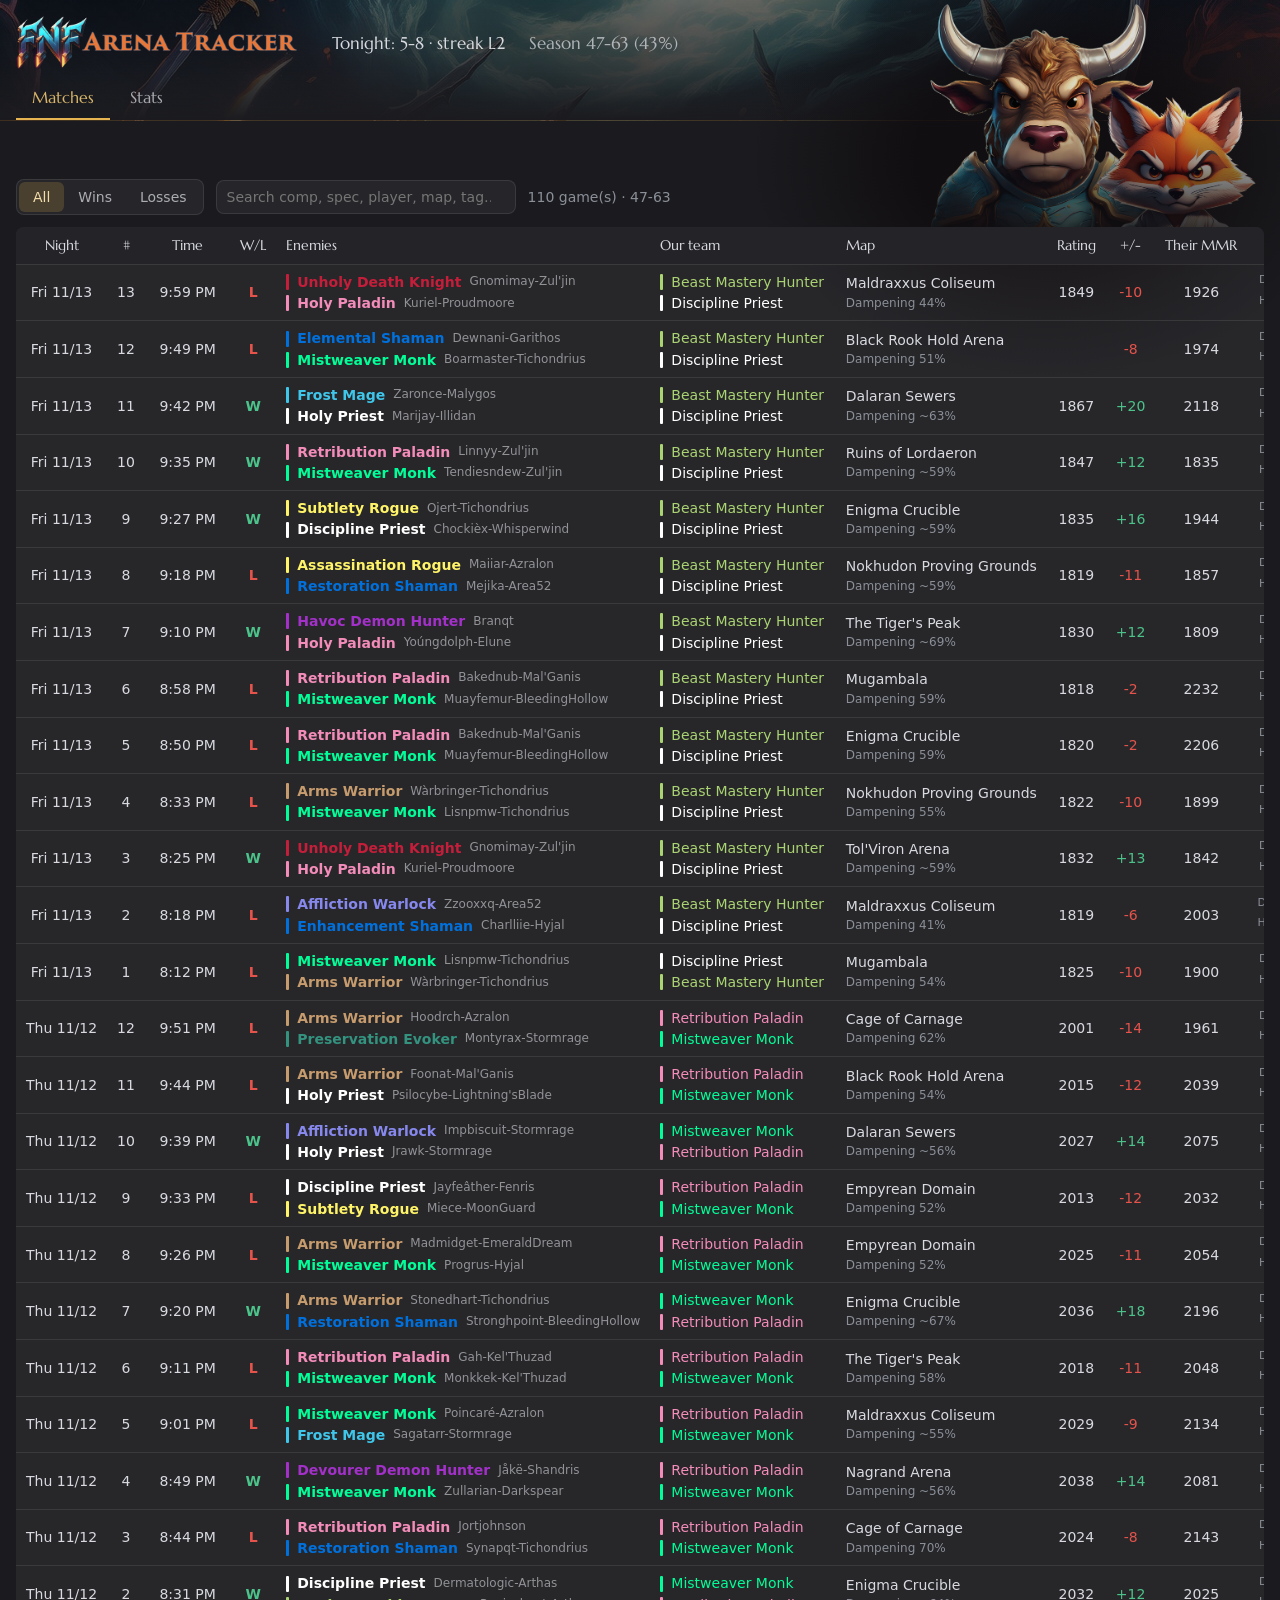
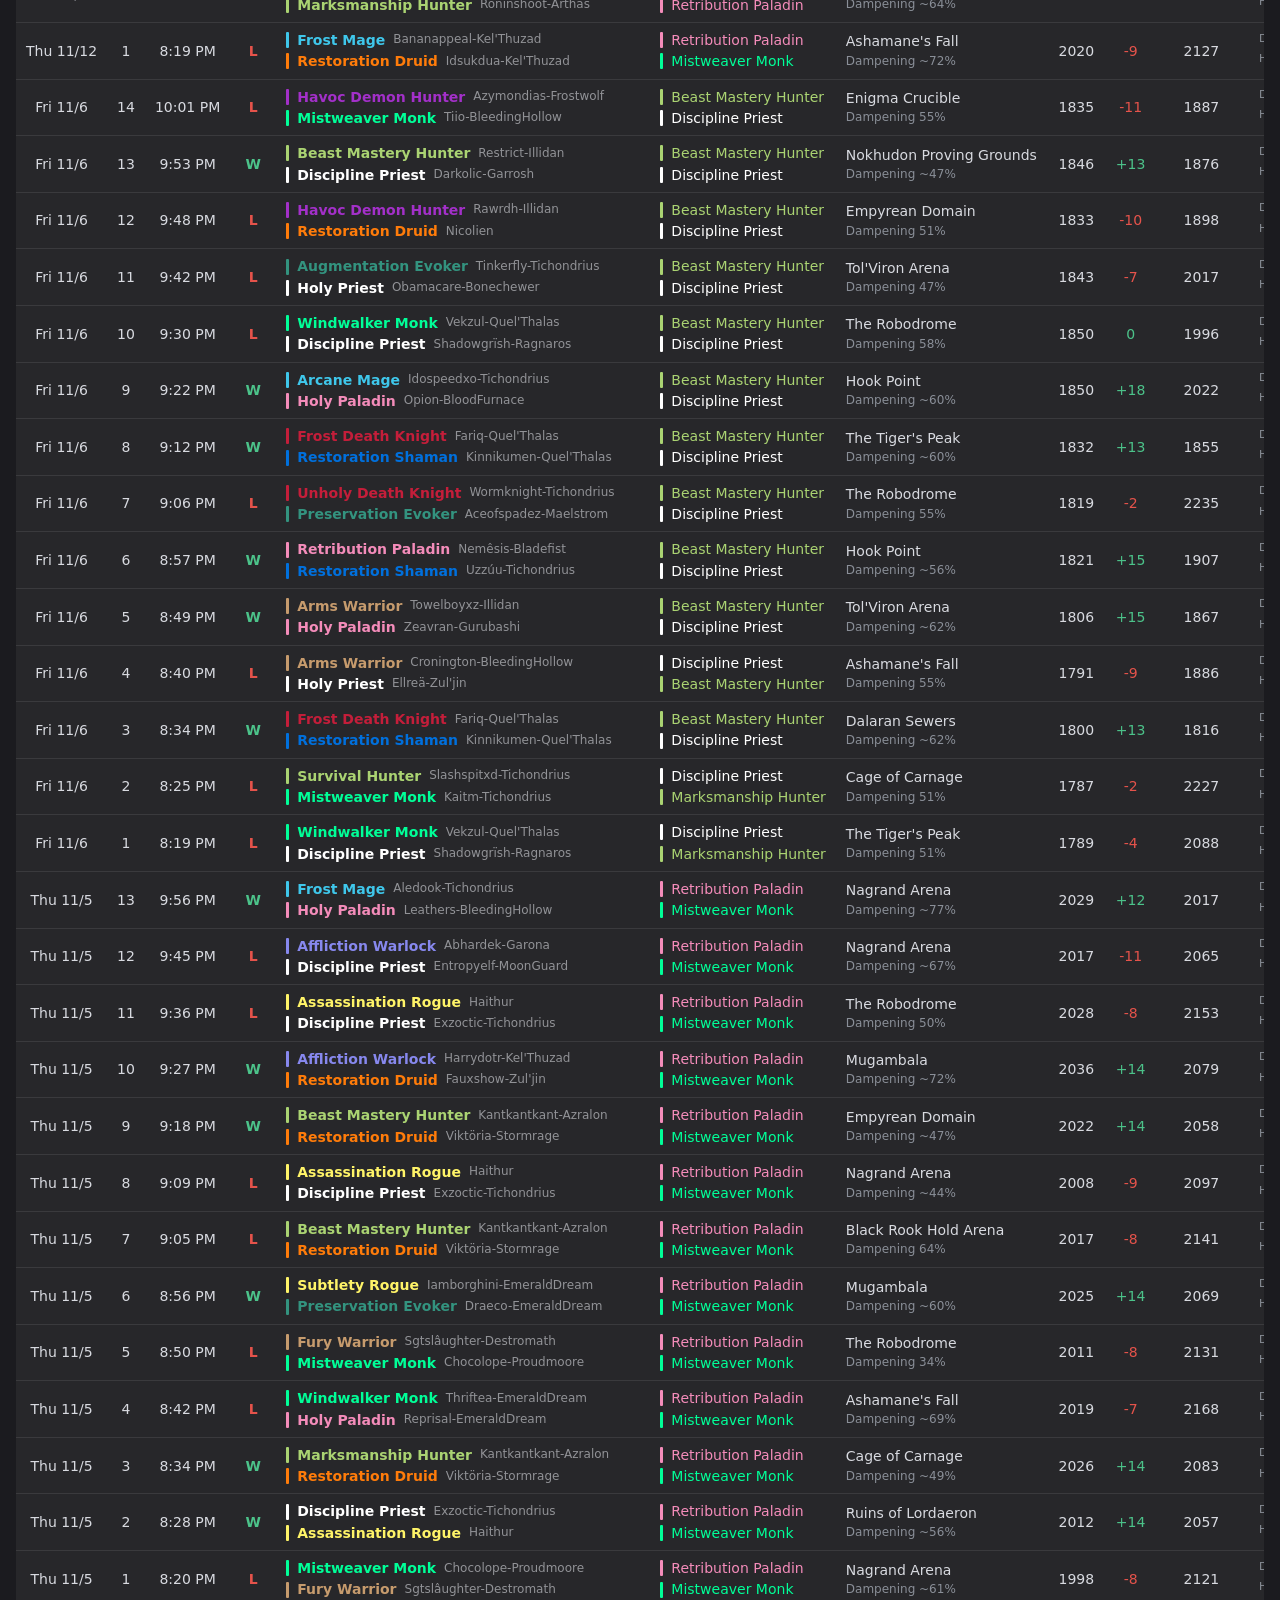
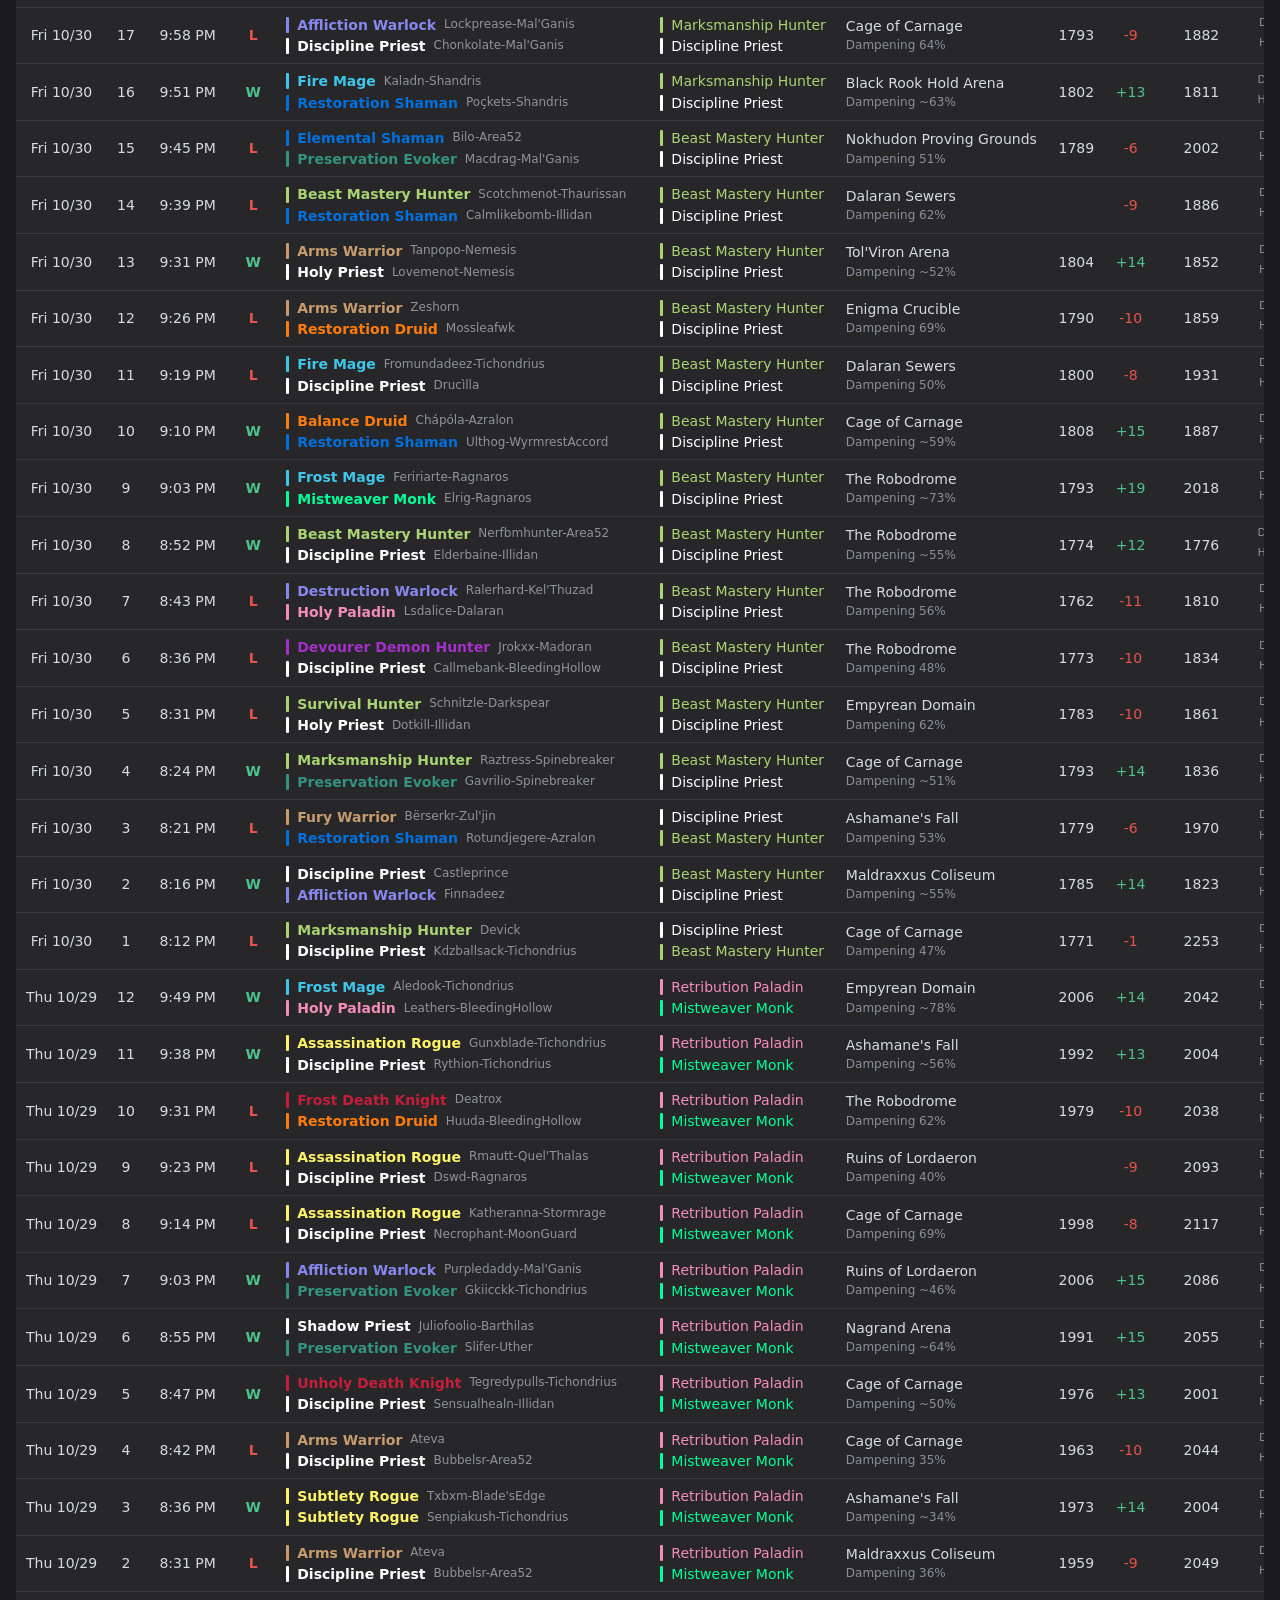
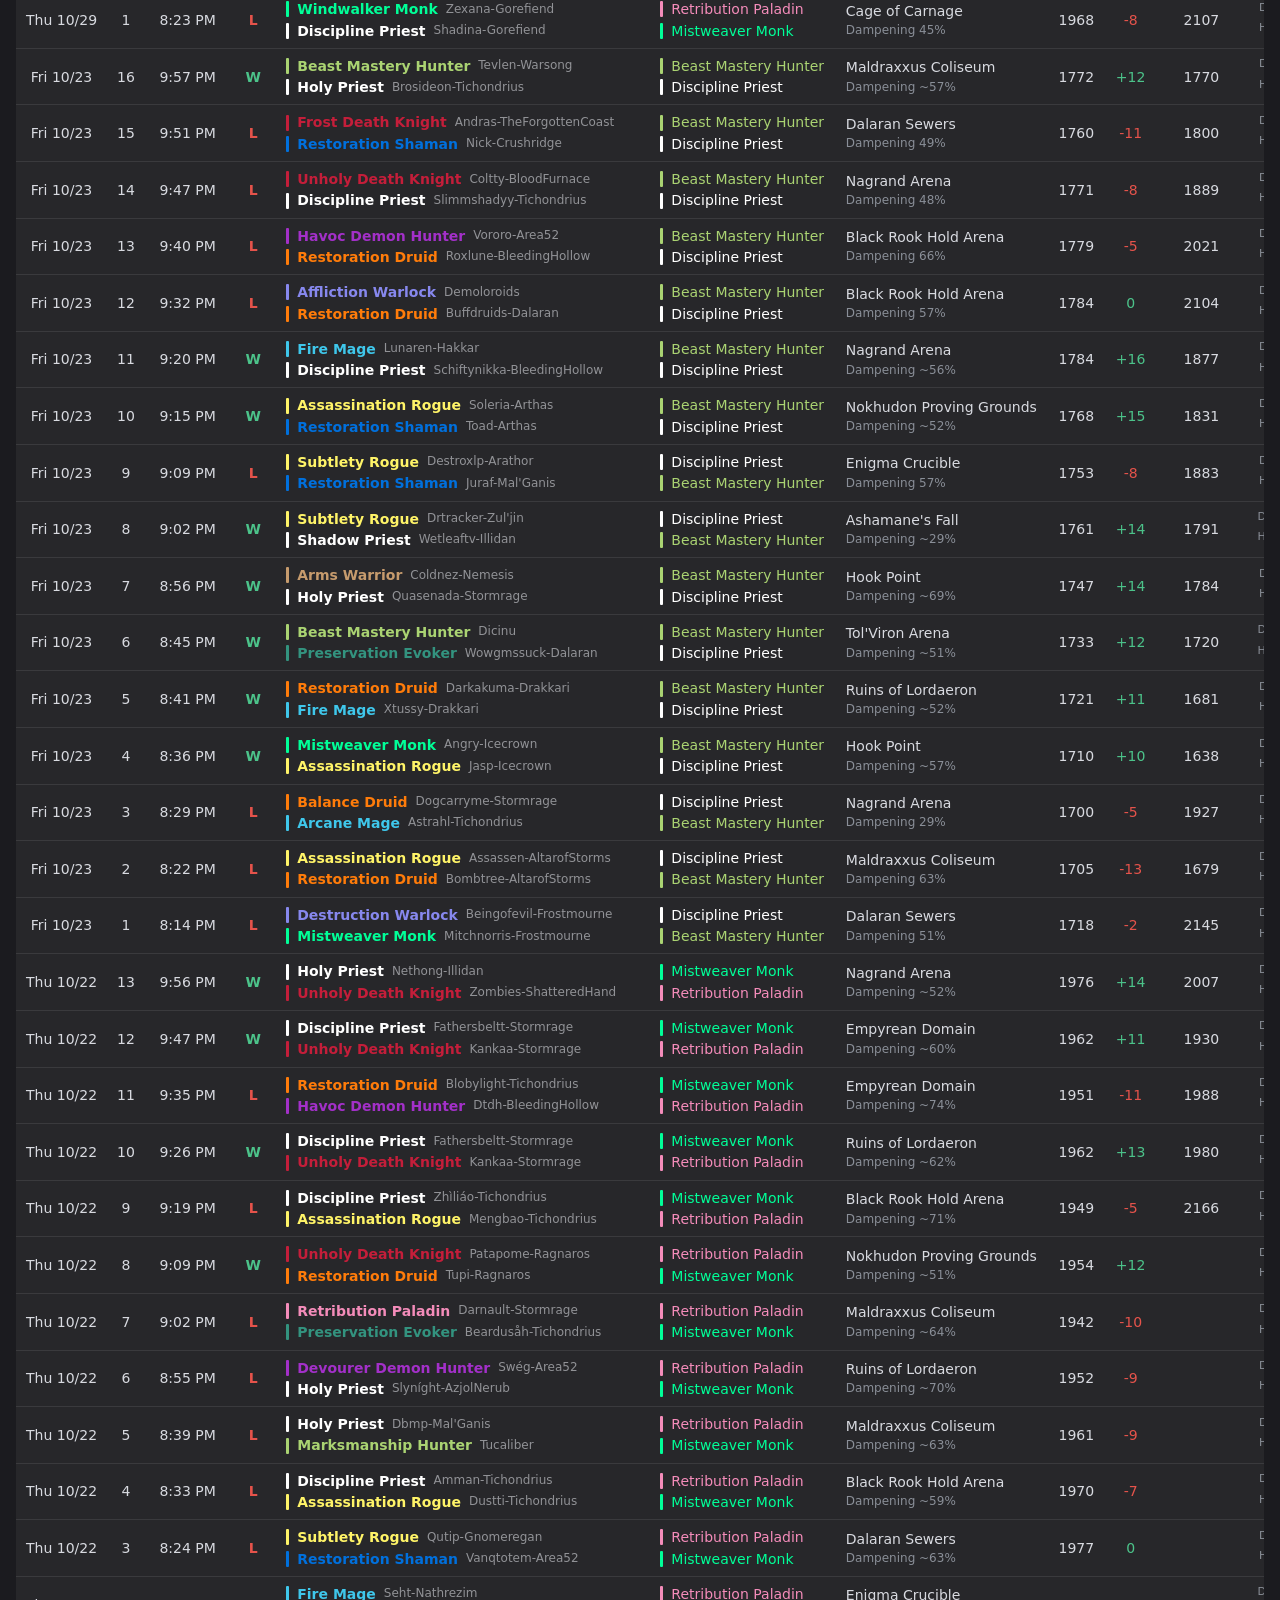
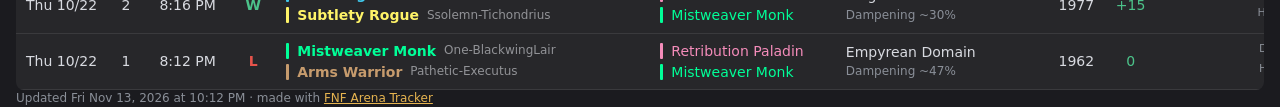
==== index.html @ 739d0a57 "Update site: 110 games (2026-11-13 22:12)" ====
<!doctype html>
<html lang="en">
<head>
<meta charset="utf-8">
<meta name="viewport" content="width=device-width, initial-scale=1">
<title>Matches · FNF Arena Tracker</title>
<meta name="description" content="2v2 arena games and stats from FNF Arena Tracker.">
<meta name="fnf-version" content="90743a1499">
<link rel="icon" href="favicon.ico">
<link rel="stylesheet" href="site.css?v=836c73fcfd">
</head>
<body class="page-matches">
<header class="banner">
  <div class="wrap banner-row">
    <a class="logo" href="index.html"><img src="assets/logo.png" alt="FNF Arena Tracker"></a>
    <div class="record">
      <span class="session">Tonight: 5-8 &#183; streak L2</span>
      <span class="overall">Season 47-63 (43%)</span>
    </div>
  </div>
  <nav class="wrap tabs"><a href="index.html" class="active" aria-current="page">Matches</a><a href="stats.html">Stats</a></nav>
  <div class="wrap art" aria-hidden="true"><img src="assets/mascots.png" alt="" width="360"></div>
</header>
<main class="wrap">
<div class="toolbar">
  <div class="filter" role="group" aria-label="Show">
    <button type="button" class="on" data-filter="all">All</button>
    <button type="button" data-filter="w">Wins</button>
    <button type="button" data-filter="l">Losses</button>
  </div>
  <input type="search" id="search" placeholder="Search comp, spec, player, map, tag…" aria-label="Search games">
  <span class="count" id="count">110 game(s)</span>
</div><div class="table-scroll">
<table class="matches sortable" id="matches">
<thead><tr>
  <th data-type="num" class="c">Night</th><th data-type="num" class="c">#</th><th data-type="num" class="c">Time</th>
  <th class="c">W/L</th><th>Enemies</th><th>Our team</th><th>Map</th>
  <th data-type="num" class="c">Rating</th><th data-type="num" class="c">+/-</th>
  <th data-type="num" class="c">Their MMR</th><th data-type="num" class="c">DPS/HPS</th><th data-type="num" class="c">Length</th>
</tr></thead>
<tbody><tr data-result="l" data-search="unholy death knight gnomimay-zul&#39;jin holy paladin kuriel-proudmoore beast mastery hunter discipline priest maldraxxus coliseum"><td class="c" data-sort="639302039530000000">Fri 11/13</td><td class="c">13</td><td class="c" data-sort="791530000000">9:59 PM</td><td class="c result loss">L</td><td><div class="chip"><i style="background:#C41E3A"></i><b style="color:#C41E3A">Unholy Death Knight</b><a class="name" href="https://check-pvp.fr/us/Zul%27jin/Gnomimay" target="_blank" rel="noopener" title="Open on check-pvp.fr">Gnomimay-Zul&#39;jin</a></div><div class="chip"><i style="background:#F48CBA"></i><b style="color:#F48CBA">Holy Paladin</b><a class="name" href="https://check-pvp.fr/us/Proudmoore/Kuriel" target="_blank" rel="noopener" title="Open on check-pvp.fr">Kuriel-Proudmoore</a></div></td><td class="ours"><div class="chip"><i style="background:#AAD372"></i><b style="color:#AAD372">Beast Mastery Hunter</b></div><div class="chip"><i style="background:#FFFFFF"></i><b style="color:#FFFFFF">Discipline Priest</b></div></td><td>Maldraxxus Coliseum<div class="damp">Dampening 44%</div></td><td class="c">1849</td><td class="c loss" data-sort="-10">-10</td><td class="c">1926</td><td class="c" data-sort="12.08"><div class="output" title="Damage: us 13.98M (58k/s), them 12.48M (51.8k/s)
Healing: us 9.79M (40.6k/s), them 14.14M (58.7k/s)"><div class="gap"><span>DPS</span><b class="win">+12%</b></div><div class="gap"><span>HPS</span><b class="loss">-31%</b></div></div></td><td class="c" data-sort="241">4:01</td></tr>
<tr data-result="l" data-search="elemental shaman dewnani-garithos mistweaver monk boarmaster-tichondrius beast mastery hunter discipline priest black rook hold arena"><td class="c" data-sort="639302033910000000">Fri 11/13</td><td class="c">12</td><td class="c" data-sort="785910000000">9:49 PM</td><td class="c result loss">L</td><td><div class="chip"><i style="background:#0070DD"></i><b style="color:#0070DD">Elemental Shaman</b><a class="name" href="https://check-pvp.fr/us/Garithos/Dewnani" target="_blank" rel="noopener" title="Open on check-pvp.fr">Dewnani-Garithos</a></div><div class="chip"><i style="background:#00FF98"></i><b style="color:#00FF98">Mistweaver Monk</b><a class="name" href="https://check-pvp.fr/us/Tichondrius/Boarmaster" target="_blank" rel="noopener" title="Open on check-pvp.fr">Boarmaster-Tichondrius</a></div></td><td class="ours"><div class="chip"><i style="background:#AAD372"></i><b style="color:#AAD372">Beast Mastery Hunter</b></div><div class="chip"><i style="background:#FFFFFF"></i><b style="color:#FFFFFF">Discipline Priest</b></div></td><td>Black Rook Hold Arena<div class="damp">Dampening 51%</div></td><td class="c"></td><td class="c loss" data-sort="-8">-8</td><td class="c">1974</td><td class="c" data-sort="-4.87"><div class="output" title="Damage: us 5.95M (54.6k/s), them 6.25M (57.3k/s)
Healing: us 4.81M (44.2k/s), them 6.17M (56.6k/s)"><div class="gap"><span>DPS</span><b class="loss">-5%</b></div><div class="gap"><span>HPS</span><b class="loss">-22%</b></div></div></td><td class="c" data-sort="109">1:49</td></tr>
<tr data-result="w" data-search="frost mage zaronce-malygos holy priest marijay-illidan beast mastery hunter discipline priest dalaran sewers"><td class="c" data-sort="639302029620000000">Fri 11/13</td><td class="c">11</td><td class="c" data-sort="781620000000">9:42 PM</td><td class="c result win">W</td><td><div class="chip"><i style="background:#3FC7EB"></i><b style="color:#3FC7EB">Frost Mage</b><a class="name" href="https://check-pvp.fr/us/Malygos/Zaronce" target="_blank" rel="noopener" title="Open on check-pvp.fr">Zaronce-Malygos</a></div><div class="chip"><i style="background:#FFFFFF"></i><b style="color:#FFFFFF">Holy Priest</b><a class="name" href="https://check-pvp.fr/us/Illidan/Marijay" target="_blank" rel="noopener" title="Open on check-pvp.fr">Marijay-Illidan</a></div></td><td class="ours"><div class="chip"><i style="background:#AAD372"></i><b style="color:#AAD372">Beast Mastery Hunter</b></div><div class="chip"><i style="background:#FFFFFF"></i><b style="color:#FFFFFF">Discipline Priest</b></div></td><td>Dalaran Sewers<div class="damp" title="~ = estimated from game length and healers: starts at 20% per healer in the match, +1% every 10 seconds. Otherwise read by the FNF addon when the match ended (it usually only gets a reading on losses).">Dampening ~63%</div></td><td class="c">1867</td><td class="c win" data-sort="20">+20</td><td class="c">2118</td><td class="c" data-sort="37.32"><div class="output" title="Damage: us 16.39M (71.3k/s), them 11.94M (51.9k/s)
Healing: us 11.67M (50.7k/s), them 15.26M (66.4k/s)"><div class="gap"><span>DPS</span><b class="win">+37%</b></div><div class="gap"><span>HPS</span><b class="loss">-24%</b></div></div></td><td class="c" data-sort="230">3:50</td></tr>
<tr data-result="w" data-search="retribution paladin linnyy-zul&#39;jin mistweaver monk tendiesndew-zul&#39;jin beast mastery hunter discipline priest ruins of lordaeron"><td class="c" data-sort="639302025010000000">Fri 11/13</td><td class="c">10</td><td class="c" data-sort="777010000000">9:35 PM</td><td class="c result win">W</td><td><div class="chip"><i style="background:#F48CBA"></i><b style="color:#F48CBA">Retribution Paladin</b><a class="name" href="https://check-pvp.fr/us/Zul%27jin/Linnyy" target="_blank" rel="noopener" title="Open on check-pvp.fr">Linnyy-Zul&#39;jin</a></div><div class="chip"><i style="background:#00FF98"></i><b style="color:#00FF98">Mistweaver Monk</b><a class="name" href="https://check-pvp.fr/us/Zul%27jin/Tendiesndew" target="_blank" rel="noopener" title="Open on check-pvp.fr">Tendiesndew-Zul&#39;jin</a></div></td><td class="ours"><div class="chip"><i style="background:#AAD372"></i><b style="color:#AAD372">Beast Mastery Hunter</b></div><div class="chip"><i style="background:#FFFFFF"></i><b style="color:#FFFFFF">Discipline Priest</b></div></td><td>Ruins of Lordaeron<div class="damp" title="~ = estimated from game length and healers: starts at 20% per healer in the match, +1% every 10 seconds. Otherwise read by the FNF addon when the match ended (it usually only gets a reading on losses).">Dampening ~59%</div></td><td class="c">1847</td><td class="c win" data-sort="12">+12</td><td class="c">1835</td><td class="c" data-sort="35.31"><div class="output" title="Damage: us 15.13M (78.8k/s), them 11.18M (58.2k/s)
Healing: us 11.15M (58.1k/s), them 13.27M (69.1k/s)"><div class="gap"><span>DPS</span><b class="win">+35%</b></div><div class="gap"><span>HPS</span><b class="loss">-16%</b></div></div></td><td class="c" data-sort="192">3:12</td></tr>
<tr data-result="w" data-search="subtlety rogue ojert-tichondrius discipline priest chocki&#232;x-whisperwind beast mastery hunter discipline priest enigma crucible"><td class="c" data-sort="639302020250000000">Fri 11/13</td><td class="c">9</td><td class="c" data-sort="772250000000">9:27 PM</td><td class="c result win">W</td><td><div class="chip"><i style="background:#FFF468"></i><b style="color:#FFF468">Subtlety Rogue</b><a class="name" href="https://check-pvp.fr/us/Tichondrius/Ojert" target="_blank" rel="noopener" title="Open on check-pvp.fr">Ojert-Tichondrius</a></div><div class="chip"><i style="background:#FFFFFF"></i><b style="color:#FFFFFF">Discipline Priest</b><a class="name" href="https://check-pvp.fr/us/Whisperwind/Chocki%C3%A8x" target="_blank" rel="noopener" title="Open on check-pvp.fr">Chocki&#232;x-Whisperwind</a></div></td><td class="ours"><div class="chip"><i style="background:#AAD372"></i><b style="color:#AAD372">Beast Mastery Hunter</b></div><div class="chip"><i style="background:#FFFFFF"></i><b style="color:#FFFFFF">Discipline Priest</b></div></td><td>Enigma Crucible<div class="damp" title="~ = estimated from game length and healers: starts at 20% per healer in the match, +1% every 10 seconds. Otherwise read by the FNF addon when the match ended (it usually only gets a reading on losses).">Dampening ~59%</div></td><td class="c">1835</td><td class="c win" data-sort="16">+16</td><td class="c">1944</td><td class="c" data-sort="30.78"><div class="output" title="Damage: us 9.60M (51.6k/s), them 7.34M (39.5k/s)
Healing: us 6.86M (36.9k/s), them 8.65M (46.5k/s)"><div class="gap"><span>DPS</span><b class="win">+31%</b></div><div class="gap"><span>HPS</span><b class="loss">-21%</b></div></div></td><td class="c" data-sort="186">3:06</td></tr>
<tr data-result="l" data-search="assassination rogue maiiar-azralon restoration shaman mejika-area52 beast mastery hunter discipline priest nokhudon proving grounds"><td class="c" data-sort="639302014890000000">Fri 11/13</td><td class="c">8</td><td class="c" data-sort="766890000000">9:18 PM</td><td class="c result loss">L</td><td><div class="chip"><i style="background:#FFF468"></i><b style="color:#FFF468">Assassination Rogue</b><a class="name" href="https://check-pvp.fr/us/Azralon/Maiiar" target="_blank" rel="noopener" title="Open on check-pvp.fr">Maiiar-Azralon</a></div><div class="chip"><i style="background:#0070DD"></i><b style="color:#0070DD">Restoration Shaman</b><a class="name" href="https://check-pvp.fr/us/Area%2052/Mejika" target="_blank" rel="noopener" title="Open on check-pvp.fr">Mejika-Area52</a></div></td><td class="ours"><div class="chip"><i style="background:#AAD372"></i><b style="color:#AAD372">Beast Mastery Hunter</b></div><div class="chip"><i style="background:#FFFFFF"></i><b style="color:#FFFFFF">Discipline Priest</b></div></td><td>Nokhudon Proving Grounds<div class="damp" title="~ = estimated from game length and healers: starts at 20% per healer in the match, +1% every 10 seconds. Otherwise read by the FNF addon when the match ended (it usually only gets a reading on losses).">Dampening ~59%</div></td><td class="c">1819</td><td class="c loss" data-sort="-11">-11</td><td class="c">1857</td><td class="c" data-sort="25.92"><div class="output" title="Damage: us 13.79M (71.1k/s), them 10.95M (56.5k/s)
Healing: us 9.66M (49.8k/s), them 13.41M (69.1k/s)"><div class="gap"><span>DPS</span><b class="win">+26%</b></div><div class="gap"><span>HPS</span><b class="loss">-28%</b></div></div></td><td class="c" data-sort="194">3:14</td></tr>
<tr data-result="w" data-search="havoc demon hunter branqt holy paladin yo&#250;ngdolph-elune beast mastery hunter discipline priest the tiger&#39;s peak"><td class="c" data-sort="639302010290000000">Fri 11/13</td><td class="c">7</td><td class="c" data-sort="762290000000">9:10 PM</td><td class="c result win">W</td><td><div class="chip"><i style="background:#A330C9"></i><b style="color:#A330C9">Havoc Demon Hunter</b><a class="name" href="https://check-pvp.fr/us/Sargeras/Branqt" target="_blank" rel="noopener" title="Open on check-pvp.fr">Branqt</a></div><div class="chip"><i style="background:#F48CBA"></i><b style="color:#F48CBA">Holy Paladin</b><a class="name" href="https://check-pvp.fr/us/Elune/Yo%C3%BAngdolph" target="_blank" rel="noopener" title="Open on check-pvp.fr">Yo&#250;ngdolph-Elune</a></div></td><td class="ours"><div class="chip"><i style="background:#AAD372"></i><b style="color:#AAD372">Beast Mastery Hunter</b></div><div class="chip"><i style="background:#FFFFFF"></i><b style="color:#FFFFFF">Discipline Priest</b></div></td><td>The Tiger&#39;s Peak<div class="damp" title="~ = estimated from game length and healers: starts at 20% per healer in the match, +1% every 10 seconds. Otherwise read by the FNF addon when the match ended (it usually only gets a reading on losses).">Dampening ~69%</div></td><td class="c">1830</td><td class="c win" data-sort="12">+12</td><td class="c">1809</td><td class="c" data-sort="35.53"><div class="output" title="Damage: us 15.37M (52.4k/s), them 11.34M (38.7k/s)
Healing: us 11.08M (37.8k/s), them 14.03M (47.9k/s)"><div class="gap"><span>DPS</span><b class="win">+36%</b></div><div class="gap"><span>HPS</span><b class="loss">-21%</b></div></div></td><td class="c" data-sort="293">4:53</td></tr>
<tr data-result="l" data-search="retribution paladin bakednub-mal&#39;ganis mistweaver monk muayfemur-bleedinghollow beast mastery hunter discipline priest mugambala"><td class="c" data-sort="639302002920000000">Fri 11/13</td><td class="c">6</td><td class="c" data-sort="754920000000">8:58 PM</td><td class="c result loss">L</td><td><div class="chip"><i style="background:#F48CBA"></i><b style="color:#F48CBA">Retribution Paladin</b><a class="name" href="https://check-pvp.fr/us/Mal%27Ganis/Bakednub" target="_blank" rel="noopener" title="Open on check-pvp.fr">Bakednub-Mal&#39;Ganis</a></div><div class="chip"><i style="background:#00FF98"></i><b style="color:#00FF98">Mistweaver Monk</b><a class="name" href="https://check-pvp.fr/us/Bleeding%20Hollow/Muayfemur" target="_blank" rel="noopener" title="Open on check-pvp.fr">Muayfemur-BleedingHollow</a></div></td><td class="ours"><div class="chip"><i style="background:#AAD372"></i><b style="color:#AAD372">Beast Mastery Hunter</b></div><div class="chip"><i style="background:#FFFFFF"></i><b style="color:#FFFFFF">Discipline Priest</b></div></td><td>Mugambala<div class="damp">Dampening 59%</div></td><td class="c">1818</td><td class="c loss" data-sort="-2">-2</td><td class="c">2232</td><td class="c" data-sort="-29.78"><div class="output" title="Damage: us 8.66M (45.6k/s), them 12.33M (64.9k/s)
Healing: us 10.24M (53.9k/s), them 8.56M (45k/s)"><div class="gap"><span>DPS</span><b class="loss">-30%</b></div><div class="gap"><span>HPS</span><b class="win">+20%</b></div></div></td><td class="c" data-sort="190">3:10</td></tr>
<tr data-result="l" data-search="retribution paladin bakednub-mal&#39;ganis mistweaver monk muayfemur-bleedinghollow beast mastery hunter discipline priest enigma crucible"><td class="c" data-sort="639301998350000000">Fri 11/13</td><td class="c">5</td><td class="c" data-sort="750350000000">8:50 PM</td><td class="c result loss">L</td><td><div class="chip"><i style="background:#F48CBA"></i><b style="color:#F48CBA">Retribution Paladin</b><a class="name" href="https://check-pvp.fr/us/Mal%27Ganis/Bakednub" target="_blank" rel="noopener" title="Open on check-pvp.fr">Bakednub-Mal&#39;Ganis</a></div><div class="chip"><i style="background:#00FF98"></i><b style="color:#00FF98">Mistweaver Monk</b><a class="name" href="https://check-pvp.fr/us/Bleeding%20Hollow/Muayfemur" target="_blank" rel="noopener" title="Open on check-pvp.fr">Muayfemur-BleedingHollow</a></div></td><td class="ours"><div class="chip"><i style="background:#AAD372"></i><b style="color:#AAD372">Beast Mastery Hunter</b></div><div class="chip"><i style="background:#FFFFFF"></i><b style="color:#FFFFFF">Discipline Priest</b></div></td><td>Enigma Crucible<div class="damp">Dampening 59%</div></td><td class="c">1820</td><td class="c loss" data-sort="-2">-2</td><td class="c">2206</td><td class="c" data-sort="-20.13"><div class="output" title="Damage: us 8.75M (45.1k/s), them 10.96M (56.5k/s)
Healing: us 8.85M (45.6k/s), them 8.74M (45.1k/s)"><div class="gap"><span>DPS</span><b class="loss">-20%</b></div><div class="gap"><span>HPS</span><b class="win">+1%</b></div></div></td><td class="c" data-sort="194">3:14</td></tr>
<tr data-result="l" data-search="arms warrior w&#224;rbringer-tichondrius mistweaver monk lisnpmw-tichondrius beast mastery hunter discipline priest nokhudon proving grounds"><td class="c" data-sort="639301988260000000">Fri 11/13</td><td class="c">4</td><td class="c" data-sort="740260000000">8:33 PM</td><td class="c result loss">L</td><td><div class="chip"><i style="background:#C69B6D"></i><b style="color:#C69B6D">Arms Warrior</b><a class="name" href="https://check-pvp.fr/us/Tichondrius/W%C3%A0rbringer" target="_blank" rel="noopener" title="Open on check-pvp.fr">W&#224;rbringer-Tichondrius</a></div><div class="chip"><i style="background:#00FF98"></i><b style="color:#00FF98">Mistweaver Monk</b><a class="name" href="https://check-pvp.fr/us/Tichondrius/Lisnpmw" target="_blank" rel="noopener" title="Open on check-pvp.fr">Lisnpmw-Tichondrius</a></div></td><td class="ours"><div class="chip"><i style="background:#AAD372"></i><b style="color:#AAD372">Beast Mastery Hunter</b></div><div class="chip"><i style="background:#FFFFFF"></i><b style="color:#FFFFFF">Discipline Priest</b></div></td><td>Nokhudon Proving Grounds<div class="damp">Dampening 55%</div></td><td class="c">1822</td><td class="c loss" data-sort="-10">-10</td><td class="c">1899</td><td class="c" data-sort="46.68"><div class="output" title="Damage: us 7.92M (53.9k/s), them 5.40M (36.7k/s)
Healing: us 3.83M (26.1k/s), them 7.80M (53k/s)"><div class="gap"><span>DPS</span><b class="win">+47%</b></div><div class="gap"><span>HPS</span><b class="loss">-51%</b></div></div></td><td class="c" data-sort="147">2:27</td></tr>
<tr data-result="w" data-search="unholy death knight gnomimay-zul&#39;jin holy paladin kuriel-proudmoore beast mastery hunter discipline priest tol&#39;viron arena"><td class="c" data-sort="639301983230000000">Fri 11/13</td><td class="c">3</td><td class="c" data-sort="735230000000">8:25 PM</td><td class="c result win">W</td><td><div class="chip"><i style="background:#C41E3A"></i><b style="color:#C41E3A">Unholy Death Knight</b><a class="name" href="https://check-pvp.fr/us/Zul%27jin/Gnomimay" target="_blank" rel="noopener" title="Open on check-pvp.fr">Gnomimay-Zul&#39;jin</a></div><div class="chip"><i style="background:#F48CBA"></i><b style="color:#F48CBA">Holy Paladin</b><a class="name" href="https://check-pvp.fr/us/Proudmoore/Kuriel" target="_blank" rel="noopener" title="Open on check-pvp.fr">Kuriel-Proudmoore</a></div></td><td class="ours"><div class="chip"><i style="background:#AAD372"></i><b style="color:#AAD372">Beast Mastery Hunter</b></div><div class="chip"><i style="background:#FFFFFF"></i><b style="color:#FFFFFF">Discipline Priest</b></div></td><td>Tol&#39;Viron Arena<div class="damp" title="~ = estimated from game length and healers: starts at 20% per healer in the match, +1% every 10 seconds. Otherwise read by the FNF addon when the match ended (it usually only gets a reading on losses).">Dampening ~59%</div></td><td class="c">1832</td><td class="c win" data-sort="13">+13</td><td class="c">1842</td><td class="c" data-sort="25.6"><div class="output" title="Damage: us 10.70M (56.3k/s), them 8.52M (44.8k/s)
Healing: us 7.44M (39.2k/s), them 10.02M (52.8k/s)"><div class="gap"><span>DPS</span><b class="win">+26%</b></div><div class="gap"><span>HPS</span><b class="loss">-26%</b></div></div></td><td class="c" data-sort="190">3:10</td></tr>
<tr data-result="l" data-search="affliction warlock zzooxxq-area52 enhancement shaman charlliie-hyjal beast mastery hunter discipline priest maldraxxus coliseum"><td class="c" data-sort="639301979380000000">Fri 11/13</td><td class="c">2</td><td class="c" data-sort="731380000000">8:18 PM</td><td class="c result loss">L</td><td><div class="chip"><i style="background:#8788EE"></i><b style="color:#8788EE">Affliction Warlock</b><a class="name" href="https://check-pvp.fr/us/Area%2052/Zzooxxq" target="_blank" rel="noopener" title="Open on check-pvp.fr">Zzooxxq-Area52</a></div><div class="chip"><i style="background:#0070DD"></i><b style="color:#0070DD">Enhancement Shaman</b><a class="name" href="https://check-pvp.fr/us/Hyjal/Charlliie" target="_blank" rel="noopener" title="Open on check-pvp.fr">Charlliie-Hyjal</a></div></td><td class="ours"><div class="chip"><i style="background:#AAD372"></i><b style="color:#AAD372">Beast Mastery Hunter</b></div><div class="chip"><i style="background:#FFFFFF"></i><b style="color:#FFFFFF">Discipline Priest</b></div></td><td>Maldraxxus Coliseum<div class="damp">Dampening 41%</div></td><td class="c">1819</td><td class="c loss" data-sort="-6">-6</td><td class="c">2003</td><td class="c" data-sort="-59.9"><div class="output" title="Damage: us 5.41M (26.3k/s), them 13.49M (65.5k/s)
Healing: us 12.08M (58.7k/s), them 3.70M (18k/s)
Healing greyed out: the teams brought a different number of healers."><div class="gap"><span>DPS</span><b class="loss">-60%</b></div><div class="gap"><span>HPS</span><b class="dim">+226%</b></div></div></td><td class="c" data-sort="206">3:26</td></tr>
<tr data-result="l" data-search="mistweaver monk lisnpmw-tichondrius arms warrior w&#224;rbringer-tichondrius discipline priest beast mastery hunter mugambala"><td class="c" data-sort="639301975480000000">Fri 11/13</td><td class="c">1</td><td class="c" data-sort="727480000000">8:12 PM</td><td class="c result loss">L</td><td><div class="chip"><i style="background:#00FF98"></i><b style="color:#00FF98">Mistweaver Monk</b><a class="name" href="https://check-pvp.fr/us/Tichondrius/Lisnpmw" target="_blank" rel="noopener" title="Open on check-pvp.fr">Lisnpmw-Tichondrius</a></div><div class="chip"><i style="background:#C69B6D"></i><b style="color:#C69B6D">Arms Warrior</b><a class="name" href="https://check-pvp.fr/us/Tichondrius/W%C3%A0rbringer" target="_blank" rel="noopener" title="Open on check-pvp.fr">W&#224;rbringer-Tichondrius</a></div></td><td class="ours"><div class="chip"><i style="background:#FFFFFF"></i><b style="color:#FFFFFF">Discipline Priest</b></div><div class="chip"><i style="background:#AAD372"></i><b style="color:#AAD372">Beast Mastery Hunter</b></div></td><td>Mugambala<div class="damp">Dampening 54%</div></td><td class="c">1825</td><td class="c loss" data-sort="-10">-10</td><td class="c">1900</td><td class="c" data-sort="16.81"><div class="output" title="Damage: us 5.92M (44.9k/s), them 5.07M (38.4k/s)
Healing: us 3.75M (28.4k/s), them 5.71M (43.3k/s)"><div class="gap"><span>DPS</span><b class="win">+17%</b></div><div class="gap"><span>HPS</span><b class="loss">-34%</b></div></div></td><td class="c" data-sort="132">2:12</td></tr>
<tr data-result="l" data-search="arms warrior hoodrch-azralon preservation evoker montyrax-stormrage retribution paladin mistweaver monk cage of carnage"><td class="c" data-sort="639301170620000000">Thu 11/12</td><td class="c">12</td><td class="c" data-sort="786620000000">9:51 PM</td><td class="c result loss">L</td><td><div class="chip"><i style="background:#C69B6D"></i><b style="color:#C69B6D">Arms Warrior</b><a class="name" href="https://check-pvp.fr/us/Azralon/Hoodrch" target="_blank" rel="noopener" title="Open on check-pvp.fr">Hoodrch-Azralon</a></div><div class="chip"><i style="background:#33937F"></i><b style="color:#33937F">Preservation Evoker</b><a class="name" href="https://check-pvp.fr/us/Stormrage/Montyrax" target="_blank" rel="noopener" title="Open on check-pvp.fr">Montyrax-Stormrage</a></div></td><td class="ours"><div class="chip"><i style="background:#F48CBA"></i><b style="color:#F48CBA">Retribution Paladin</b></div><div class="chip"><i style="background:#00FF98"></i><b style="color:#00FF98">Mistweaver Monk</b></div></td><td>Cage of Carnage<div class="damp">Dampening 62%</div></td><td class="c">2001</td><td class="c loss" data-sort="-14">-14</td><td class="c">1961</td><td class="c" data-sort="-8.1"><div class="output" title="Damage: us 14.10M (64.7k/s), them 15.35M (70.4k/s)
Healing: us 13.16M (60.4k/s), them 13.97M (64.1k/s)"><div class="gap"><span>DPS</span><b class="loss">-8%</b></div><div class="gap"><span>HPS</span><b class="loss">-6%</b></div></div></td><td class="c" data-sort="218">3:38</td></tr>
<tr data-result="l" data-search="arms warrior foonat-mal&#39;ganis holy priest psilocybe-lightning&#39;sblade retribution paladin mistweaver monk black rook hold arena"><td class="c" data-sort="639301166730000000">Thu 11/12</td><td class="c">11</td><td class="c" data-sort="782730000000">9:44 PM</td><td class="c result loss">L</td><td><div class="chip"><i style="background:#C69B6D"></i><b style="color:#C69B6D">Arms Warrior</b><a class="name" href="https://check-pvp.fr/us/Mal%27Ganis/Foonat" target="_blank" rel="noopener" title="Open on check-pvp.fr">Foonat-Mal&#39;Ganis</a></div><div class="chip"><i style="background:#FFFFFF"></i><b style="color:#FFFFFF">Holy Priest</b><a class="name" href="https://check-pvp.fr/us/Lightning%27s%20Blade/Psilocybe" target="_blank" rel="noopener" title="Open on check-pvp.fr">Psilocybe-Lightning&#39;sBlade</a></div></td><td class="ours"><div class="chip"><i style="background:#F48CBA"></i><b style="color:#F48CBA">Retribution Paladin</b></div><div class="chip"><i style="background:#00FF98"></i><b style="color:#00FF98">Mistweaver Monk</b></div></td><td>Black Rook Hold Arena<div class="damp">Dampening 54%</div></td><td class="c">2015</td><td class="c loss" data-sort="-12">-12</td><td class="c">2039</td><td class="c" data-sort="-13.59"><div class="output" title="Damage: us 9.56M (69.8k/s), them 11.07M (80.8k/s)
Healing: us 8.88M (64.9k/s), them 9.80M (71.5k/s)"><div class="gap"><span>DPS</span><b class="loss">-14%</b></div><div class="gap"><span>HPS</span><b class="loss">-9%</b></div></div></td><td class="c" data-sort="137">2:17</td></tr>
<tr data-result="w" data-search="affliction warlock impbiscuit-stormrage holy priest jrawk-stormrage mistweaver monk retribution paladin dalaran sewers"><td class="c" data-sort="639301163820000000">Thu 11/12</td><td class="c">10</td><td class="c" data-sort="779820000000">9:39 PM</td><td class="c result win">W</td><td><div class="chip"><i style="background:#8788EE"></i><b style="color:#8788EE">Affliction Warlock</b><a class="name" href="https://check-pvp.fr/us/Stormrage/Impbiscuit" target="_blank" rel="noopener" title="Open on check-pvp.fr">Impbiscuit-Stormrage</a></div><div class="chip"><i style="background:#FFFFFF"></i><b style="color:#FFFFFF">Holy Priest</b><a class="name" href="https://check-pvp.fr/us/Stormrage/Jrawk" target="_blank" rel="noopener" title="Open on check-pvp.fr">Jrawk-Stormrage</a></div></td><td class="ours"><div class="chip"><i style="background:#00FF98"></i><b style="color:#00FF98">Mistweaver Monk</b></div><div class="chip"><i style="background:#F48CBA"></i><b style="color:#F48CBA">Retribution Paladin</b></div></td><td>Dalaran Sewers<div class="damp" title="~ = estimated from game length and healers: starts at 20% per healer in the match, +1% every 10 seconds. Otherwise read by the FNF addon when the match ended (it usually only gets a reading on losses).">Dampening ~56%</div></td><td class="c">2027</td><td class="c win" data-sort="14">+14</td><td class="c">2075</td><td class="c" data-sort="-19.54"><div class="output" title="Damage: us 9.50M (60.5k/s), them 11.81M (75.2k/s)
Healing: us 11.91M (75.9k/s), them 8.63M (55k/s)"><div class="gap"><span>DPS</span><b class="loss">-20%</b></div><div class="gap"><span>HPS</span><b class="win">+38%</b></div></div></td><td class="c" data-sort="157">2:37</td></tr>
<tr data-result="l" data-search="discipline priest jayfe&#226;ther-fenris subtlety rogue miece-moonguard retribution paladin mistweaver monk empyrean domain"><td class="c" data-sort="639301160340000000">Thu 11/12</td><td class="c">9</td><td class="c" data-sort="776340000000">9:33 PM</td><td class="c result loss">L</td><td><div class="chip"><i style="background:#FFFFFF"></i><b style="color:#FFFFFF">Discipline Priest</b><a class="name" href="https://check-pvp.fr/us/Fenris/Jayfe%C3%A2ther" target="_blank" rel="noopener" title="Open on check-pvp.fr">Jayfe&#226;ther-Fenris</a></div><div class="chip"><i style="background:#FFF468"></i><b style="color:#FFF468">Subtlety Rogue</b><a class="name" href="https://check-pvp.fr/us/Moon%20Guard/Miece" target="_blank" rel="noopener" title="Open on check-pvp.fr">Miece-MoonGuard</a></div></td><td class="ours"><div class="chip"><i style="background:#F48CBA"></i><b style="color:#F48CBA">Retribution Paladin</b></div><div class="chip"><i style="background:#00FF98"></i><b style="color:#00FF98">Mistweaver Monk</b></div></td><td>Empyrean Domain<div class="damp">Dampening 52%</div></td><td class="c">2013</td><td class="c loss" data-sort="-12">-12</td><td class="c">2032</td><td class="c" data-sort="-12.4"><div class="output" title="Damage: us 15.05M (48.2k/s), them 17.18M (55.1k/s)
Healing: us 14.68M (47k/s), them 15.60M (50k/s)"><div class="gap"><span>DPS</span><b class="loss">-12%</b></div><div class="gap"><span>HPS</span><b class="loss">-6%</b></div></div></td><td class="c" data-sort="312">5:12</td></tr>
<tr data-result="l" data-search="arms warrior madmidget-emeralddream mistweaver monk progrus-hyjal retribution paladin mistweaver monk empyrean domain"><td class="c" data-sort="639301155680000000">Thu 11/12</td><td class="c">8</td><td class="c" data-sort="771680000000">9:26 PM</td><td class="c result loss">L</td><td><div class="chip"><i style="background:#C69B6D"></i><b style="color:#C69B6D">Arms Warrior</b><a class="name" href="https://check-pvp.fr/us/Emerald%20Dream/Madmidget" target="_blank" rel="noopener" title="Open on check-pvp.fr">Madmidget-EmeraldDream</a></div><div class="chip"><i style="background:#00FF98"></i><b style="color:#00FF98">Mistweaver Monk</b><a class="name" href="https://check-pvp.fr/us/Hyjal/Progrus" target="_blank" rel="noopener" title="Open on check-pvp.fr">Progrus-Hyjal</a></div></td><td class="ours"><div class="chip"><i style="background:#F48CBA"></i><b style="color:#F48CBA">Retribution Paladin</b></div><div class="chip"><i style="background:#00FF98"></i><b style="color:#00FF98">Mistweaver Monk</b></div></td><td>Empyrean Domain<div class="damp">Dampening 52%</div></td><td class="c">2025</td><td class="c loss" data-sort="-11">-11</td><td class="c">2054</td><td class="c" data-sort="-24.99"><div class="output" title="Damage: us 6.14M (49.9k/s), them 8.18M (66.5k/s)
Healing: us 6.03M (49k/s), them 6.11M (49.7k/s)"><div class="gap"><span>DPS</span><b class="loss">-25%</b></div><div class="gap"><span>HPS</span><b class="loss">-1%</b></div></div></td><td class="c" data-sort="123">2:03</td></tr>
<tr data-result="w" data-search="arms warrior stonedhart-tichondrius restoration shaman stronghpoint-bleedinghollow mistweaver monk retribution paladin enigma crucible"><td class="c" data-sort="639301152180000000">Thu 11/12</td><td class="c">7</td><td class="c" data-sort="768180000000">9:20 PM</td><td class="c result win">W</td><td><div class="chip"><i style="background:#C69B6D"></i><b style="color:#C69B6D">Arms Warrior</b><a class="name" href="https://check-pvp.fr/us/Tichondrius/Stonedhart" target="_blank" rel="noopener" title="Open on check-pvp.fr">Stonedhart-Tichondrius</a></div><div class="chip"><i style="background:#0070DD"></i><b style="color:#0070DD">Restoration Shaman</b><a class="name" href="https://check-pvp.fr/us/Bleeding%20Hollow/Stronghpoint" target="_blank" rel="noopener" title="Open on check-pvp.fr">Stronghpoint-BleedingHollow</a></div></td><td class="ours"><div class="chip"><i style="background:#00FF98"></i><b style="color:#00FF98">Mistweaver Monk</b></div><div class="chip"><i style="background:#F48CBA"></i><b style="color:#F48CBA">Retribution Paladin</b></div></td><td>Enigma Crucible<div class="damp" title="~ = estimated from game length and healers: starts at 20% per healer in the match, +1% every 10 seconds. Otherwise read by the FNF addon when the match ended (it usually only gets a reading on losses).">Dampening ~67%</div></td><td class="c">2036</td><td class="c win" data-sort="18">+18</td><td class="c">2196</td><td class="c" data-sort="21.79"><div class="output" title="Damage: us 18.38M (67.8k/s), them 15.09M (55.7k/s)
Healing: us 14.69M (54.2k/s), them 16.44M (60.7k/s)"><div class="gap"><span>DPS</span><b class="win">+22%</b></div><div class="gap"><span>HPS</span><b class="loss">-11%</b></div></div></td><td class="c" data-sort="271">4:31</td></tr>
<tr data-result="l" data-search="retribution paladin gah-kel&#39;thuzad mistweaver monk monkkek-kel&#39;thuzad retribution paladin mistweaver monk the tiger&#39;s peak"><td class="c" data-sort="639301147000000000">Thu 11/12</td><td class="c">6</td><td class="c" data-sort="763000000000">9:11 PM</td><td class="c result loss">L</td><td><div class="chip"><i style="background:#F48CBA"></i><b style="color:#F48CBA">Retribution Paladin</b><a class="name" href="https://check-pvp.fr/us/Kel%27Thuzad/Gah" target="_blank" rel="noopener" title="Open on check-pvp.fr">Gah-Kel&#39;Thuzad</a></div><div class="chip"><i style="background:#00FF98"></i><b style="color:#00FF98">Mistweaver Monk</b><a class="name" href="https://check-pvp.fr/us/Kel%27Thuzad/Monkkek" target="_blank" rel="noopener" title="Open on check-pvp.fr">Monkkek-Kel&#39;Thuzad</a></div></td><td class="ours"><div class="chip"><i style="background:#F48CBA"></i><b style="color:#F48CBA">Retribution Paladin</b></div><div class="chip"><i style="background:#00FF98"></i><b style="color:#00FF98">Mistweaver Monk</b></div></td><td>The Tiger&#39;s Peak<div class="damp">Dampening 58%</div></td><td class="c">2018</td><td class="c loss" data-sort="-11">-11</td><td class="c">2048</td><td class="c" data-sort="-23.8"><div class="output" title="Damage: us 10.83M (60.8k/s), them 14.21M (79.8k/s)
Healing: us 12.06M (67.7k/s), them 10.82M (60.8k/s)"><div class="gap"><span>DPS</span><b class="loss">-24%</b></div><div class="gap"><span>HPS</span><b class="win">+11%</b></div></div></td><td class="c" data-sort="178">2:58</td></tr>
<tr data-result="l" data-search="mistweaver monk poincar&#233;-azralon frost mage sagatarr-stormrage retribution paladin mistweaver monk maldraxxus coliseum"><td class="c" data-sort="639301141180000000">Thu 11/12</td><td class="c">5</td><td class="c" data-sort="757180000000">9:01 PM</td><td class="c result loss">L</td><td><div class="chip"><i style="background:#00FF98"></i><b style="color:#00FF98">Mistweaver Monk</b><a class="name" href="https://check-pvp.fr/us/Azralon/Poincar%C3%A9" target="_blank" rel="noopener" title="Open on check-pvp.fr">Poincar&#233;-Azralon</a></div><div class="chip"><i style="background:#3FC7EB"></i><b style="color:#3FC7EB">Frost Mage</b><a class="name" href="https://check-pvp.fr/us/Stormrage/Sagatarr" target="_blank" rel="noopener" title="Open on check-pvp.fr">Sagatarr-Stormrage</a></div></td><td class="ours"><div class="chip"><i style="background:#F48CBA"></i><b style="color:#F48CBA">Retribution Paladin</b></div><div class="chip"><i style="background:#00FF98"></i><b style="color:#00FF98">Mistweaver Monk</b></div></td><td>Maldraxxus Coliseum<div class="damp" title="~ = estimated from game length and healers: starts at 20% per healer in the match, +1% every 10 seconds. Otherwise read by the FNF addon when the match ended (it usually only gets a reading on losses).">Dampening ~55%</div></td><td class="c">2029</td><td class="c loss" data-sort="-9">-9</td><td class="c">2134</td><td class="c" data-sort="-41.13"><div class="output" title="Damage: us 6.69M (44.6k/s), them 11.37M (75.8k/s)
Healing: us 9.80M (65.3k/s), them 6.72M (44.8k/s)"><div class="gap"><span>DPS</span><b class="loss">-41%</b></div><div class="gap"><span>HPS</span><b class="win">+46%</b></div></div></td><td class="c" data-sort="150">2:30</td></tr>
<tr data-result="w" data-search="devourer demon hunter j&#229;k&#235;-shandris mistweaver monk zullarian-darkspear retribution paladin mistweaver monk nagrand arena"><td class="c" data-sort="639301133900000000">Thu 11/12</td><td class="c">4</td><td class="c" data-sort="749900000000">8:49 PM</td><td class="c result win">W</td><td><div class="chip"><i style="background:#A330C9"></i><b style="color:#A330C9">Devourer Demon Hunter</b><a class="name" href="https://check-pvp.fr/us/Shandris/J%C3%A5k%C3%AB" target="_blank" rel="noopener" title="Open on check-pvp.fr">J&#229;k&#235;-Shandris</a></div><div class="chip"><i style="background:#00FF98"></i><b style="color:#00FF98">Mistweaver Monk</b><a class="name" href="https://check-pvp.fr/us/Darkspear/Zullarian" target="_blank" rel="noopener" title="Open on check-pvp.fr">Zullarian-Darkspear</a></div></td><td class="ours"><div class="chip"><i style="background:#F48CBA"></i><b style="color:#F48CBA">Retribution Paladin</b></div><div class="chip"><i style="background:#00FF98"></i><b style="color:#00FF98">Mistweaver Monk</b></div></td><td>Nagrand Arena<div class="damp" title="~ = estimated from game length and healers: starts at 20% per healer in the match, +1% every 10 seconds. Otherwise read by the FNF addon when the match ended (it usually only gets a reading on losses).">Dampening ~56%</div></td><td class="c">2038</td><td class="c win" data-sort="14">+14</td><td class="c">2081</td><td class="c" data-sort="-6.6"><div class="output" title="Damage: us 10.18M (64.8k/s), them 10.90M (69.4k/s)
Healing: us 10.89M (69.4k/s), them 8.07M (51.4k/s)"><div class="gap"><span>DPS</span><b class="loss">-7%</b></div><div class="gap"><span>HPS</span><b class="win">+35%</b></div></div></td><td class="c" data-sort="157">2:37</td></tr>
<tr data-result="l" data-search="retribution paladin jortjohnson restoration shaman synapqt-tichondrius retribution paladin mistweaver monk cage of carnage"><td class="c" data-sort="639301130540000000">Thu 11/12</td><td class="c">3</td><td class="c" data-sort="746540000000">8:44 PM</td><td class="c result loss">L</td><td><div class="chip"><i style="background:#F48CBA"></i><b style="color:#F48CBA">Retribution Paladin</b><a class="name" href="https://check-pvp.fr/us/Sargeras/Jortjohnson" target="_blank" rel="noopener" title="Open on check-pvp.fr">Jortjohnson</a></div><div class="chip"><i style="background:#0070DD"></i><b style="color:#0070DD">Restoration Shaman</b><a class="name" href="https://check-pvp.fr/us/Tichondrius/Synapqt" target="_blank" rel="noopener" title="Open on check-pvp.fr">Synapqt-Tichondrius</a></div></td><td class="ours"><div class="chip"><i style="background:#F48CBA"></i><b style="color:#F48CBA">Retribution Paladin</b></div><div class="chip"><i style="background:#00FF98"></i><b style="color:#00FF98">Mistweaver Monk</b></div></td><td>Cage of Carnage<div class="damp">Dampening 70%</div></td><td class="c">2024</td><td class="c loss" data-sort="-8">-8</td><td class="c">2143</td><td class="c" data-sort="-13.89"><div class="output" title="Damage: us 18.95M (61.9k/s), them 22.01M (71.9k/s)
Healing: us 19.82M (64.8k/s), them 18.59M (60.8k/s)"><div class="gap"><span>DPS</span><b class="loss">-14%</b></div><div class="gap"><span>HPS</span><b class="win">+7%</b></div></div></td><td class="c" data-sort="306">5:06</td></tr>
<tr data-result="w" data-search="discipline priest dermatologic-arthas marksmanship hunter roninshoot-arthas mistweaver monk retribution paladin enigma crucible"><td class="c" data-sort="639301122970000000">Thu 11/12</td><td class="c">2</td><td class="c" data-sort="738970000000">8:31 PM</td><td class="c result win">W</td><td><div class="chip"><i style="background:#FFFFFF"></i><b style="color:#FFFFFF">Discipline Priest</b><a class="name" href="https://check-pvp.fr/us/Arthas/Dermatologic" target="_blank" rel="noopener" title="Open on check-pvp.fr">Dermatologic-Arthas</a></div><div class="chip"><i style="background:#AAD372"></i><b style="color:#AAD372">Marksmanship Hunter</b><a class="name" href="https://check-pvp.fr/us/Arthas/Roninshoot" target="_blank" rel="noopener" title="Open on check-pvp.fr">Roninshoot-Arthas</a></div></td><td class="ours"><div class="chip"><i style="background:#00FF98"></i><b style="color:#00FF98">Mistweaver Monk</b></div><div class="chip"><i style="background:#F48CBA"></i><b style="color:#F48CBA">Retribution Paladin</b></div></td><td>Enigma Crucible<div class="damp" title="~ = estimated from game length and healers: starts at 20% per healer in the match, +1% every 10 seconds. Otherwise read by the FNF addon when the match ended (it usually only gets a reading on losses).">Dampening ~64%</div></td><td class="c">2032</td><td class="c win" data-sort="12">+12</td><td class="c">2025</td><td class="c" data-sort="-23.14"><div class="output" title="Damage: us 11.23M (46.8k/s), them 14.62M (60.9k/s)
Healing: us 14.21M (59.2k/s), them 9.84M (41k/s)"><div class="gap"><span>DPS</span><b class="loss">-23%</b></div><div class="gap"><span>HPS</span><b class="win">+44%</b></div></div></td><td class="c" data-sort="240">4:00</td></tr>
<tr data-result="l" data-search="frost mage bananappeal-kel&#39;thuzad restoration druid idsukdua-kel&#39;thuzad retribution paladin mistweaver monk ashamane&#39;s fall"><td class="c" data-sort="639301115730000000">Thu 11/12</td><td class="c">1</td><td class="c" data-sort="731730000000">8:19 PM</td><td class="c result loss">L</td><td><div class="chip"><i style="background:#3FC7EB"></i><b style="color:#3FC7EB">Frost Mage</b><a class="name" href="https://check-pvp.fr/us/Kel%27Thuzad/Bananappeal" target="_blank" rel="noopener" title="Open on check-pvp.fr">Bananappeal-Kel&#39;Thuzad</a></div><div class="chip"><i style="background:#FF7C0A"></i><b style="color:#FF7C0A">Restoration Druid</b><a class="name" href="https://check-pvp.fr/us/Kel%27Thuzad/Idsukdua" target="_blank" rel="noopener" title="Open on check-pvp.fr">Idsukdua-Kel&#39;Thuzad</a></div></td><td class="ours"><div class="chip"><i style="background:#F48CBA"></i><b style="color:#F48CBA">Retribution Paladin</b></div><div class="chip"><i style="background:#00FF98"></i><b style="color:#00FF98">Mistweaver Monk</b></div></td><td>Ashamane&#39;s Fall<div class="damp" title="~ = estimated from game length and healers: starts at 20% per healer in the match, +1% every 10 seconds. Otherwise read by the FNF addon when the match ended (it usually only gets a reading on losses).">Dampening ~72%</div></td><td class="c">2020</td><td class="c loss" data-sort="-9">-9</td><td class="c">2127</td><td class="c" data-sort="-5.5"><div class="output" title="Damage: us 16.38M (51k/s), them 17.34M (54k/s)
Healing: us 15.41M (48k/s), them 15.60M (48.6k/s)"><div class="gap"><span>DPS</span><b class="loss">-6%</b></div><div class="gap"><span>HPS</span><b class="loss">-1%</b></div></div></td><td class="c" data-sort="321">5:21</td></tr>
<tr data-result="l" data-search="havoc demon hunter azymondias-frostwolf mistweaver monk tiio-bleedinghollow beast mastery hunter discipline priest enigma crucible"><td class="c" data-sort="639295992760000000">Fri 11/6</td><td class="c">14</td><td class="c" data-sort="792760000000">10:01 PM</td><td class="c result loss">L</td><td><div class="chip"><i style="background:#A330C9"></i><b style="color:#A330C9">Havoc Demon Hunter</b><a class="name" href="https://check-pvp.fr/us/Frostwolf/Azymondias" target="_blank" rel="noopener" title="Open on check-pvp.fr">Azymondias-Frostwolf</a></div><div class="chip"><i style="background:#00FF98"></i><b style="color:#00FF98">Mistweaver Monk</b><a class="name" href="https://check-pvp.fr/us/Bleeding%20Hollow/Tiio" target="_blank" rel="noopener" title="Open on check-pvp.fr">Tiio-BleedingHollow</a></div></td><td class="ours"><div class="chip"><i style="background:#AAD372"></i><b style="color:#AAD372">Beast Mastery Hunter</b></div><div class="chip"><i style="background:#FFFFFF"></i><b style="color:#FFFFFF">Discipline Priest</b></div></td><td>Enigma Crucible<div class="damp">Dampening 55%</div></td><td class="c">1835</td><td class="c loss" data-sort="-11">-11</td><td class="c">1887</td><td class="c" data-sort="12.28"><div class="output" title="Damage: us 7.86M (53.4k/s), them 7.00M (47.6k/s)
Healing: us 5.86M (39.8k/s), them 7.94M (54k/s)"><div class="gap"><span>DPS</span><b class="win">+12%</b></div><div class="gap"><span>HPS</span><b class="loss">-26%</b></div></div></td><td class="c" data-sort="147">2:27</td></tr>
<tr data-result="w" data-search="beast mastery hunter restrict-illidan discipline priest darkolic-garrosh beast mastery hunter discipline priest nokhudon proving grounds"><td class="c" data-sort="639295988330000000">Fri 11/6</td><td class="c">13</td><td class="c" data-sort="788330000000">9:53 PM</td><td class="c result win">W</td><td><div class="chip"><i style="background:#AAD372"></i><b style="color:#AAD372">Beast Mastery Hunter</b><a class="name" href="https://check-pvp.fr/us/Illidan/Restrict" target="_blank" rel="noopener" title="Open on check-pvp.fr">Restrict-Illidan</a></div><div class="chip"><i style="background:#FFFFFF"></i><b style="color:#FFFFFF">Discipline Priest</b><a class="name" href="https://check-pvp.fr/us/Garrosh/Darkolic" target="_blank" rel="noopener" title="Open on check-pvp.fr">Darkolic-Garrosh</a></div></td><td class="ours"><div class="chip"><i style="background:#AAD372"></i><b style="color:#AAD372">Beast Mastery Hunter</b></div><div class="chip"><i style="background:#FFFFFF"></i><b style="color:#FFFFFF">Discipline Priest</b></div></td><td>Nokhudon Proving Grounds<div class="damp" title="~ = estimated from game length and healers: starts at 20% per healer in the match, +1% every 10 seconds. Otherwise read by the FNF addon when the match ended (it usually only gets a reading on losses).">Dampening ~47%</div></td><td class="c">1846</td><td class="c win" data-sort="13">+13</td><td class="c">1876</td><td class="c" data-sort="13.55"><div class="output" title="Damage: us 3.84M (52.7k/s), them 3.39M (46.4k/s)
Healing: us 3.25M (44.5k/s), them 2.94M (40.3k/s)"><div class="gap"><span>DPS</span><b class="win">+14%</b></div><div class="gap"><span>HPS</span><b class="win">+10%</b></div></div></td><td class="c" data-sort="73">1:13</td></tr>
<tr data-result="l" data-search="havoc demon hunter rawrdh-illidan restoration druid nicolien beast mastery hunter discipline priest empyrean domain"><td class="c" data-sort="639295985030000000">Fri 11/6</td><td class="c">12</td><td class="c" data-sort="785030000000">9:48 PM</td><td class="c result loss">L</td><td><div class="chip"><i style="background:#A330C9"></i><b style="color:#A330C9">Havoc Demon Hunter</b><a class="name" href="https://check-pvp.fr/us/Illidan/Rawrdh" target="_blank" rel="noopener" title="Open on check-pvp.fr">Rawrdh-Illidan</a></div><div class="chip"><i style="background:#FF7C0A"></i><b style="color:#FF7C0A">Restoration Druid</b><a class="name" href="https://check-pvp.fr/us/Sargeras/Nicolien" target="_blank" rel="noopener" title="Open on check-pvp.fr">Nicolien</a></div></td><td class="ours"><div class="chip"><i style="background:#AAD372"></i><b style="color:#AAD372">Beast Mastery Hunter</b></div><div class="chip"><i style="background:#FFFFFF"></i><b style="color:#FFFFFF">Discipline Priest</b></div></td><td>Empyrean Domain<div class="damp">Dampening 51%</div></td><td class="c">1833</td><td class="c loss" data-sort="-10">-10</td><td class="c">1898</td><td class="c" data-sort="-11.8"><div class="output" title="Damage: us 4.47M (41.4k/s), them 5.06M (46.9k/s)
Healing: us 3.43M (31.7k/s), them 4.57M (42.3k/s)"><div class="gap"><span>DPS</span><b class="loss">-12%</b></div><div class="gap"><span>HPS</span><b class="loss">-25%</b></div></div></td><td class="c" data-sort="108">1:48</td></tr>
<tr data-result="l" data-search="augmentation evoker tinkerfly-tichondrius holy priest obamacare-bonechewer beast mastery hunter discipline priest tol&#39;viron arena"><td class="c" data-sort="639295981490000000">Fri 11/6</td><td class="c">11</td><td class="c" data-sort="781490000000">9:42 PM</td><td class="c result loss">L</td><td><div class="chip"><i style="background:#33937F"></i><b style="color:#33937F">Augmentation Evoker</b><a class="name" href="https://check-pvp.fr/us/Tichondrius/Tinkerfly" target="_blank" rel="noopener" title="Open on check-pvp.fr">Tinkerfly-Tichondrius</a></div><div class="chip"><i style="background:#FFFFFF"></i><b style="color:#FFFFFF">Holy Priest</b><a class="name" href="https://check-pvp.fr/us/Bonechewer/Obamacare" target="_blank" rel="noopener" title="Open on check-pvp.fr">Obamacare-Bonechewer</a></div></td><td class="ours"><div class="chip"><i style="background:#AAD372"></i><b style="color:#AAD372">Beast Mastery Hunter</b></div><div class="chip"><i style="background:#FFFFFF"></i><b style="color:#FFFFFF">Discipline Priest</b></div></td><td>Tol&#39;Viron Arena<div class="damp">Dampening 47%</div></td><td class="c">1843</td><td class="c loss" data-sort="-7">-7</td><td class="c">2017</td><td class="c" data-sort="32.34"><div class="output" title="Damage: us 16.34M (60.1k/s), them 12.35M (45.4k/s)
Healing: us 10.26M (37.7k/s), them 15.90M (58.5k/s)"><div class="gap"><span>DPS</span><b class="win">+32%</b></div><div class="gap"><span>HPS</span><b class="loss">-35%</b></div></div></td><td class="c" data-sort="272">4:32</td></tr>
<tr data-result="l" data-search="windwalker monk vekzul-quel&#39;thalas discipline priest shadowgr&#239;sh-ragnaros beast mastery hunter discipline priest the robodrome"><td class="c" data-sort="639295974420000000">Fri 11/6</td><td class="c">10</td><td class="c" data-sort="774420000000">9:30 PM</td><td class="c result loss">L</td><td><div class="chip"><i style="background:#00FF98"></i><b style="color:#00FF98">Windwalker Monk</b><a class="name" href="https://check-pvp.fr/us/Quel%27Thalas/Vekzul" target="_blank" rel="noopener" title="Open on check-pvp.fr">Vekzul-Quel&#39;Thalas</a></div><div class="chip"><i style="background:#FFFFFF"></i><b style="color:#FFFFFF">Discipline Priest</b><a class="name" href="https://check-pvp.fr/us/Ragnaros/Shadowgr%C3%AFsh" target="_blank" rel="noopener" title="Open on check-pvp.fr">Shadowgr&#239;sh-Ragnaros</a></div></td><td class="ours"><div class="chip"><i style="background:#AAD372"></i><b style="color:#AAD372">Beast Mastery Hunter</b></div><div class="chip"><i style="background:#FFFFFF"></i><b style="color:#FFFFFF">Discipline Priest</b></div></td><td>The Robodrome<div class="damp">Dampening 58%</div></td><td class="c">1850</td><td class="c win" data-sort="0">0</td><td class="c">1996</td><td class="c" data-sort="11.42"><div class="output" title="Damage: us 8.69M (49.1k/s), them 7.80M (44.1k/s)
Healing: us 6.40M (36.2k/s), them 8.09M (45.7k/s)"><div class="gap"><span>DPS</span><b class="win">+11%</b></div><div class="gap"><span>HPS</span><b class="loss">-21%</b></div></div></td><td class="c" data-sort="177">2:57</td></tr>
<tr data-result="w" data-search="arcane mage idospeedxo-tichondrius holy paladin opion-bloodfurnace beast mastery hunter discipline priest hook point"><td class="c" data-sort="639295969530000000">Fri 11/6</td><td class="c">9</td><td class="c" data-sort="769530000000">9:22 PM</td><td class="c result win">W</td><td><div class="chip"><i style="background:#3FC7EB"></i><b style="color:#3FC7EB">Arcane Mage</b><a class="name" href="https://check-pvp.fr/us/Tichondrius/Idospeedxo" target="_blank" rel="noopener" title="Open on check-pvp.fr">Idospeedxo-Tichondrius</a></div><div class="chip"><i style="background:#F48CBA"></i><b style="color:#F48CBA">Holy Paladin</b><a class="name" href="https://check-pvp.fr/us/Blood%20Furnace/Opion" target="_blank" rel="noopener" title="Open on check-pvp.fr">Opion-BloodFurnace</a></div></td><td class="ours"><div class="chip"><i style="background:#AAD372"></i><b style="color:#AAD372">Beast Mastery Hunter</b></div><div class="chip"><i style="background:#FFFFFF"></i><b style="color:#FFFFFF">Discipline Priest</b></div></td><td>Hook Point<div class="damp" title="~ = estimated from game length and healers: starts at 20% per healer in the match, +1% every 10 seconds. Otherwise read by the FNF addon when the match ended (it usually only gets a reading on losses).">Dampening ~60%</div></td><td class="c">1850</td><td class="c win" data-sort="18">+18</td><td class="c">2022</td><td class="c" data-sort="31.95"><div class="output" title="Damage: us 12.49M (63.1k/s), them 9.47M (47.8k/s)
Healing: us 8.66M (43.8k/s), them 11.30M (57.1k/s)"><div class="gap"><span>DPS</span><b class="win">+32%</b></div><div class="gap"><span>HPS</span><b class="loss">-23%</b></div></div></td><td class="c" data-sort="198">3:18</td></tr>
<tr data-result="w" data-search="frost death knight fariq-quel&#39;thalas restoration shaman kinnikumen-quel&#39;thalas beast mastery hunter discipline priest the tiger&#39;s peak"><td class="c" data-sort="639295963350000000">Fri 11/6</td><td class="c">8</td><td class="c" data-sort="763350000000">9:12 PM</td><td class="c result win">W</td><td><div class="chip"><i style="background:#C41E3A"></i><b style="color:#C41E3A">Frost Death Knight</b><a class="name" href="https://check-pvp.fr/us/Quel%27Thalas/Fariq" target="_blank" rel="noopener" title="Open on check-pvp.fr">Fariq-Quel&#39;Thalas</a></div><div class="chip"><i style="background:#0070DD"></i><b style="color:#0070DD">Restoration Shaman</b><a class="name" href="https://check-pvp.fr/us/Quel%27Thalas/Kinnikumen" target="_blank" rel="noopener" title="Open on check-pvp.fr">Kinnikumen-Quel&#39;Thalas</a></div></td><td class="ours"><div class="chip"><i style="background:#AAD372"></i><b style="color:#AAD372">Beast Mastery Hunter</b></div><div class="chip"><i style="background:#FFFFFF"></i><b style="color:#FFFFFF">Discipline Priest</b></div></td><td>The Tiger&#39;s Peak<div class="damp" title="~ = estimated from game length and healers: starts at 20% per healer in the match, +1% every 10 seconds. Otherwise read by the FNF addon when the match ended (it usually only gets a reading on losses).">Dampening ~60%</div></td><td class="c">1832</td><td class="c win" data-sort="13">+13</td><td class="c">1855</td><td class="c" data-sort="51.64"><div class="output" title="Damage: us 11.88M (59.4k/s), them 7.83M (39.2k/s)
Healing: us 7.25M (36.2k/s), them 10.78M (53.9k/s)"><div class="gap"><span>DPS</span><b class="win">+52%</b></div><div class="gap"><span>HPS</span><b class="loss">-33%</b></div></div></td><td class="c" data-sort="200">3:20</td></tr>
<tr data-result="l" data-search="unholy death knight wormknight-tichondrius preservation evoker aceofspadez-maelstrom beast mastery hunter discipline priest the robodrome"><td class="c" data-sort="639295959770000000">Fri 11/6</td><td class="c">7</td><td class="c" data-sort="759770000000">9:06 PM</td><td class="c result loss">L</td><td><div class="chip"><i style="background:#C41E3A"></i><b style="color:#C41E3A">Unholy Death Knight</b><a class="name" href="https://check-pvp.fr/us/Tichondrius/Wormknight" target="_blank" rel="noopener" title="Open on check-pvp.fr">Wormknight-Tichondrius</a></div><div class="chip"><i style="background:#33937F"></i><b style="color:#33937F">Preservation Evoker</b><a class="name" href="https://check-pvp.fr/us/Maelstrom/Aceofspadez" target="_blank" rel="noopener" title="Open on check-pvp.fr">Aceofspadez-Maelstrom</a></div></td><td class="ours"><div class="chip"><i style="background:#AAD372"></i><b style="color:#AAD372">Beast Mastery Hunter</b></div><div class="chip"><i style="background:#FFFFFF"></i><b style="color:#FFFFFF">Discipline Priest</b></div></td><td>The Robodrome<div class="damp">Dampening 55%</div></td><td class="c">1819</td><td class="c loss" data-sort="-2">-2</td><td class="c">2235</td><td class="c" data-sort="-7.63"><div class="output" title="Damage: us 7.38M (50.9k/s), them 7.99M (55.1k/s)
Healing: us 6.78M (46.8k/s), them 7.20M (49.6k/s)"><div class="gap"><span>DPS</span><b class="loss">-8%</b></div><div class="gap"><span>HPS</span><b class="loss">-6%</b></div></div></td><td class="c" data-sort="145">2:25</td></tr>
<tr data-result="w" data-search="retribution paladin nem&#234;sis-bladefist restoration shaman uzz&#250;u-tichondrius beast mastery hunter discipline priest hook point"><td class="c" data-sort="639295954220000000">Fri 11/6</td><td class="c">6</td><td class="c" data-sort="754220000000">8:57 PM</td><td class="c result win">W</td><td><div class="chip"><i style="background:#F48CBA"></i><b style="color:#F48CBA">Retribution Paladin</b><a class="name" href="https://check-pvp.fr/us/Bladefist/Nem%C3%AAsis" target="_blank" rel="noopener" title="Open on check-pvp.fr">Nem&#234;sis-Bladefist</a></div><div class="chip"><i style="background:#0070DD"></i><b style="color:#0070DD">Restoration Shaman</b><a class="name" href="https://check-pvp.fr/us/Tichondrius/Uzz%C3%BAu" target="_blank" rel="noopener" title="Open on check-pvp.fr">Uzz&#250;u-Tichondrius</a></div></td><td class="ours"><div class="chip"><i style="background:#AAD372"></i><b style="color:#AAD372">Beast Mastery Hunter</b></div><div class="chip"><i style="background:#FFFFFF"></i><b style="color:#FFFFFF">Discipline Priest</b></div></td><td>Hook Point<div class="damp" title="~ = estimated from game length and healers: starts at 20% per healer in the match, +1% every 10 seconds. Otherwise read by the FNF addon when the match ended (it usually only gets a reading on losses).">Dampening ~56%</div></td><td class="c">1821</td><td class="c win" data-sort="15">+15</td><td class="c">1907</td><td class="c" data-sort="12.69"><div class="output" title="Damage: us 10.19M (63.7k/s), them 9.04M (56.5k/s)
Healing: us 9.05M (56.5k/s), them 8.26M (51.6k/s)"><div class="gap"><span>DPS</span><b class="win">+13%</b></div><div class="gap"><span>HPS</span><b class="win">+10%</b></div></div></td><td class="c" data-sort="160">2:40</td></tr>
<tr data-result="w" data-search="arms warrior towelboyxz-illidan holy paladin zeavran-gurubashi beast mastery hunter discipline priest tol&#39;viron arena"><td class="c" data-sort="639295949520000000">Fri 11/6</td><td class="c">5</td><td class="c" data-sort="749520000000">8:49 PM</td><td class="c result win">W</td><td><div class="chip"><i style="background:#C69B6D"></i><b style="color:#C69B6D">Arms Warrior</b><a class="name" href="https://check-pvp.fr/us/Illidan/Towelboyxz" target="_blank" rel="noopener" title="Open on check-pvp.fr">Towelboyxz-Illidan</a></div><div class="chip"><i style="background:#F48CBA"></i><b style="color:#F48CBA">Holy Paladin</b><a class="name" href="https://check-pvp.fr/us/Gurubashi/Zeavran" target="_blank" rel="noopener" title="Open on check-pvp.fr">Zeavran-Gurubashi</a></div></td><td class="ours"><div class="chip"><i style="background:#AAD372"></i><b style="color:#AAD372">Beast Mastery Hunter</b></div><div class="chip"><i style="background:#FFFFFF"></i><b style="color:#FFFFFF">Discipline Priest</b></div></td><td>Tol&#39;Viron Arena<div class="damp" title="~ = estimated from game length and healers: starts at 20% per healer in the match, +1% every 10 seconds. Otherwise read by the FNF addon when the match ended (it usually only gets a reading on losses).">Dampening ~62%</div></td><td class="c">1806</td><td class="c win" data-sort="15">+15</td><td class="c">1867</td><td class="c" data-sort="88.17"><div class="output" title="Damage: us 13.25M (60.2k/s), them 7.04M (32k/s)
Healing: us 7.01M (31.9k/s), them 10.44M (47.5k/s)"><div class="gap"><span>DPS</span><b class="win">+88%</b></div><div class="gap"><span>HPS</span><b class="loss">-33%</b></div></div></td><td class="c" data-sort="220">3:40</td></tr>
<tr data-result="l" data-search="arms warrior cronington-bleedinghollow holy priest ellre&#228;-zul&#39;jin discipline priest beast mastery hunter ashamane&#39;s fall"><td class="c" data-sort="639295944250000000">Fri 11/6</td><td class="c">4</td><td class="c" data-sort="744250000000">8:40 PM</td><td class="c result loss">L</td><td><div class="chip"><i style="background:#C69B6D"></i><b style="color:#C69B6D">Arms Warrior</b><a class="name" href="https://check-pvp.fr/us/Bleeding%20Hollow/Cronington" target="_blank" rel="noopener" title="Open on check-pvp.fr">Cronington-BleedingHollow</a></div><div class="chip"><i style="background:#FFFFFF"></i><b style="color:#FFFFFF">Holy Priest</b><a class="name" href="https://check-pvp.fr/us/Zul%27jin/Ellre%C3%A4" target="_blank" rel="noopener" title="Open on check-pvp.fr">Ellre&#228;-Zul&#39;jin</a></div></td><td class="ours"><div class="chip"><i style="background:#FFFFFF"></i><b style="color:#FFFFFF">Discipline Priest</b></div><div class="chip"><i style="background:#AAD372"></i><b style="color:#AAD372">Beast Mastery Hunter</b></div></td><td>Ashamane&#39;s Fall<div class="damp">Dampening 55%</div></td><td class="c">1791</td><td class="c loss" data-sort="-9">-9</td><td class="c">1886</td><td class="c" data-sort="3.46"><div class="output" title="Damage: us 6.89M (45.3k/s), them 6.66M (43.8k/s)
Healing: us 5.21M (34.3k/s), them 6.82M (44.9k/s)"><div class="gap"><span>DPS</span><b class="win">+3%</b></div><div class="gap"><span>HPS</span><b class="loss">-24%</b></div></div></td><td class="c" data-sort="152">2:32</td></tr>
<tr data-result="w" data-search="frost death knight fariq-quel&#39;thalas restoration shaman kinnikumen-quel&#39;thalas beast mastery hunter discipline priest dalaran sewers"><td class="c" data-sort="639295940490000000">Fri 11/6</td><td class="c">3</td><td class="c" data-sort="740490000000">8:34 PM</td><td class="c result win">W</td><td><div class="chip"><i style="background:#C41E3A"></i><b style="color:#C41E3A">Frost Death Knight</b><a class="name" href="https://check-pvp.fr/us/Quel%27Thalas/Fariq" target="_blank" rel="noopener" title="Open on check-pvp.fr">Fariq-Quel&#39;Thalas</a></div><div class="chip"><i style="background:#0070DD"></i><b style="color:#0070DD">Restoration Shaman</b><a class="name" href="https://check-pvp.fr/us/Quel%27Thalas/Kinnikumen" target="_blank" rel="noopener" title="Open on check-pvp.fr">Kinnikumen-Quel&#39;Thalas</a></div></td><td class="ours"><div class="chip"><i style="background:#AAD372"></i><b style="color:#AAD372">Beast Mastery Hunter</b></div><div class="chip"><i style="background:#FFFFFF"></i><b style="color:#FFFFFF">Discipline Priest</b></div></td><td>Dalaran Sewers<div class="damp" title="~ = estimated from game length and healers: starts at 20% per healer in the match, +1% every 10 seconds. Otherwise read by the FNF addon when the match ended (it usually only gets a reading on losses).">Dampening ~62%</div></td><td class="c">1800</td><td class="c win" data-sort="13">+13</td><td class="c">1816</td><td class="c" data-sort="84.65"><div class="output" title="Damage: us 15.20M (69.1k/s), them 8.23M (37.4k/s)
Healing: us 7.85M (35.7k/s), them 13.72M (62.4k/s)"><div class="gap"><span>DPS</span><b class="win">+85%</b></div><div class="gap"><span>HPS</span><b class="loss">-43%</b></div></div></td><td class="c" data-sort="220">3:40</td></tr>
<tr data-result="l" data-search="survival hunter slashspitxd-tichondrius mistweaver monk kaitm-tichondrius discipline priest marksmanship hunter cage of carnage"><td class="c" data-sort="639295935340000000">Fri 11/6</td><td class="c">2</td><td class="c" data-sort="735340000000">8:25 PM</td><td class="c result loss">L</td><td><div class="chip"><i style="background:#AAD372"></i><b style="color:#AAD372">Survival Hunter</b><a class="name" href="https://check-pvp.fr/us/Tichondrius/Slashspitxd" target="_blank" rel="noopener" title="Open on check-pvp.fr">Slashspitxd-Tichondrius</a></div><div class="chip"><i style="background:#00FF98"></i><b style="color:#00FF98">Mistweaver Monk</b><a class="name" href="https://check-pvp.fr/us/Tichondrius/Kaitm" target="_blank" rel="noopener" title="Open on check-pvp.fr">Kaitm-Tichondrius</a></div></td><td class="ours"><div class="chip"><i style="background:#FFFFFF"></i><b style="color:#FFFFFF">Discipline Priest</b></div><div class="chip"><i style="background:#AAD372"></i><b style="color:#AAD372">Marksmanship Hunter</b></div></td><td>Cage of Carnage<div class="damp">Dampening 51%</div></td><td class="c">1787</td><td class="c loss" data-sort="-2">-2</td><td class="c">2227</td><td class="c" data-sort="-19.47"><div class="output" title="Damage: us 5.32M (50.2k/s), them 6.60M (62.3k/s)
Healing: us 4.91M (46.3k/s), them 5.26M (49.7k/s)"><div class="gap"><span>DPS</span><b class="loss">-19%</b></div><div class="gap"><span>HPS</span><b class="loss">-7%</b></div></div></td><td class="c" data-sort="106">1:46</td></tr>
<tr data-result="l" data-search="windwalker monk vekzul-quel&#39;thalas discipline priest shadowgr&#239;sh-ragnaros discipline priest marksmanship hunter the tiger&#39;s peak"><td class="c" data-sort="639295931980000000">Fri 11/6</td><td class="c">1</td><td class="c" data-sort="731980000000">8:19 PM</td><td class="c result loss">L</td><td><div class="chip"><i style="background:#00FF98"></i><b style="color:#00FF98">Windwalker Monk</b><a class="name" href="https://check-pvp.fr/us/Quel%27Thalas/Vekzul" target="_blank" rel="noopener" title="Open on check-pvp.fr">Vekzul-Quel&#39;Thalas</a></div><div class="chip"><i style="background:#FFFFFF"></i><b style="color:#FFFFFF">Discipline Priest</b><a class="name" href="https://check-pvp.fr/us/Ragnaros/Shadowgr%C3%AFsh" target="_blank" rel="noopener" title="Open on check-pvp.fr">Shadowgr&#239;sh-Ragnaros</a></div></td><td class="ours"><div class="chip"><i style="background:#FFFFFF"></i><b style="color:#FFFFFF">Discipline Priest</b></div><div class="chip"><i style="background:#AAD372"></i><b style="color:#AAD372">Marksmanship Hunter</b></div></td><td>The Tiger&#39;s Peak<div class="damp">Dampening 51%</div></td><td class="c">1789</td><td class="c loss" data-sort="-4">-4</td><td class="c">2088</td><td class="c" data-sort="-10.77"><div class="output" title="Damage: us 4.68M (44.6k/s), them 5.25M (50k/s)
Healing: us 4.04M (38.5k/s), them 4.45M (42.4k/s)"><div class="gap"><span>DPS</span><b class="loss">-11%</b></div><div class="gap"><span>HPS</span><b class="loss">-9%</b></div></div></td><td class="c" data-sort="105">1:45</td></tr>
<tr data-result="w" data-search="frost mage aledook-tichondrius holy paladin leathers-bleedinghollow retribution paladin mistweaver monk nagrand arena"><td class="c" data-sort="639295125830000000">Thu 11/5</td><td class="c">13</td><td class="c" data-sort="789830000000">9:56 PM</td><td class="c result win">W</td><td><div class="chip"><i style="background:#3FC7EB"></i><b style="color:#3FC7EB">Frost Mage</b><a class="name" href="https://check-pvp.fr/us/Tichondrius/Aledook" target="_blank" rel="noopener" title="Open on check-pvp.fr">Aledook-Tichondrius</a></div><div class="chip"><i style="background:#F48CBA"></i><b style="color:#F48CBA">Holy Paladin</b><a class="name" href="https://check-pvp.fr/us/Bleeding%20Hollow/Leathers" target="_blank" rel="noopener" title="Open on check-pvp.fr">Leathers-BleedingHollow</a></div></td><td class="ours"><div class="chip"><i style="background:#F48CBA"></i><b style="color:#F48CBA">Retribution Paladin</b></div><div class="chip"><i style="background:#00FF98"></i><b style="color:#00FF98">Mistweaver Monk</b></div></td><td>Nagrand Arena<div class="damp" title="~ = estimated from game length and healers: starts at 20% per healer in the match, +1% every 10 seconds. Otherwise read by the FNF addon when the match ended (it usually only gets a reading on losses).">Dampening ~77%</div></td><td class="c">2029</td><td class="c win" data-sort="12">+12</td><td class="c">2017</td><td class="c" data-sort="4.18"><div class="output" title="Damage: us 22.55M (60.8k/s), them 21.65M (58.3k/s)
Healing: us 19.96M (53.8k/s), them 22.44M (60.5k/s)"><div class="gap"><span>DPS</span><b class="win">+4%</b></div><div class="gap"><span>HPS</span><b class="loss">-11%</b></div></div></td><td class="c" data-sort="371">6:11</td></tr>
<tr data-result="l" data-search="affliction warlock abhardek-garona discipline priest entropyelf-moonguard retribution paladin mistweaver monk nagrand arena"><td class="c" data-sort="639295119050000000">Thu 11/5</td><td class="c">12</td><td class="c" data-sort="783050000000">9:45 PM</td><td class="c result loss">L</td><td><div class="chip"><i style="background:#8788EE"></i><b style="color:#8788EE">Affliction Warlock</b><a class="name" href="https://check-pvp.fr/us/Garona/Abhardek" target="_blank" rel="noopener" title="Open on check-pvp.fr">Abhardek-Garona</a></div><div class="chip"><i style="background:#FFFFFF"></i><b style="color:#FFFFFF">Discipline Priest</b><a class="name" href="https://check-pvp.fr/us/Moon%20Guard/Entropyelf" target="_blank" rel="noopener" title="Open on check-pvp.fr">Entropyelf-MoonGuard</a></div></td><td class="ours"><div class="chip"><i style="background:#F48CBA"></i><b style="color:#F48CBA">Retribution Paladin</b></div><div class="chip"><i style="background:#00FF98"></i><b style="color:#00FF98">Mistweaver Monk</b></div></td><td>Nagrand Arena<div class="damp" title="~ = estimated from game length and healers: starts at 20% per healer in the match, +1% every 10 seconds. Otherwise read by the FNF addon when the match ended (it usually only gets a reading on losses).">Dampening ~67%</div></td><td class="c">2017</td><td class="c loss" data-sort="-11">-11</td><td class="c">2065</td><td class="c" data-sort="-22.69"><div class="output" title="Damage: us 16.10M (59k/s), them 20.82M (76.3k/s)
Healing: us 20.15M (73.8k/s), them 16.70M (61.2k/s)"><div class="gap"><span>DPS</span><b class="loss">-23%</b></div><div class="gap"><span>HPS</span><b class="win">+21%</b></div></div></td><td class="c" data-sort="273">4:33</td></tr>
<tr data-result="l" data-search="assassination rogue haithur discipline priest exzoctic-tichondrius retribution paladin mistweaver monk the robodrome"><td class="c" data-sort="639295113660000000">Thu 11/5</td><td class="c">11</td><td class="c" data-sort="777660000000">9:36 PM</td><td class="c result loss">L</td><td><div class="chip"><i style="background:#FFF468"></i><b style="color:#FFF468">Assassination Rogue</b><a class="name" href="https://check-pvp.fr/us/Sargeras/Haithur" target="_blank" rel="noopener" title="Open on check-pvp.fr">Haithur</a></div><div class="chip"><i style="background:#FFFFFF"></i><b style="color:#FFFFFF">Discipline Priest</b><a class="name" href="https://check-pvp.fr/us/Tichondrius/Exzoctic" target="_blank" rel="noopener" title="Open on check-pvp.fr">Exzoctic-Tichondrius</a></div></td><td class="ours"><div class="chip"><i style="background:#F48CBA"></i><b style="color:#F48CBA">Retribution Paladin</b></div><div class="chip"><i style="background:#00FF98"></i><b style="color:#00FF98">Mistweaver Monk</b></div></td><td>The Robodrome<div class="damp">Dampening 50%</div></td><td class="c">2028</td><td class="c loss" data-sort="-8">-8</td><td class="c">2153</td><td class="c" data-sort="-55.58"><div class="output" title="Damage: us 4.09M (41.4k/s), them 9.22M (93.1k/s)
Healing: us 6.98M (70.5k/s), them 4.16M (42.1k/s)"><div class="gap"><span>DPS</span><b class="loss">-56%</b></div><div class="gap"><span>HPS</span><b class="win">+68%</b></div></div></td><td class="c" data-sort="99">1:39</td></tr>
<tr data-result="w" data-search="affliction warlock harrydotr-kel&#39;thuzad restoration druid fauxshow-zul&#39;jin retribution paladin mistweaver monk mugambala"><td class="c" data-sort="639295108430000000">Thu 11/5</td><td class="c">10</td><td class="c" data-sort="772430000000">9:27 PM</td><td class="c result win">W</td><td><div class="chip"><i style="background:#8788EE"></i><b style="color:#8788EE">Affliction Warlock</b><a class="name" href="https://check-pvp.fr/us/Kel%27Thuzad/Harrydotr" target="_blank" rel="noopener" title="Open on check-pvp.fr">Harrydotr-Kel&#39;Thuzad</a></div><div class="chip"><i style="background:#FF7C0A"></i><b style="color:#FF7C0A">Restoration Druid</b><a class="name" href="https://check-pvp.fr/us/Zul%27jin/Fauxshow" target="_blank" rel="noopener" title="Open on check-pvp.fr">Fauxshow-Zul&#39;jin</a></div></td><td class="ours"><div class="chip"><i style="background:#F48CBA"></i><b style="color:#F48CBA">Retribution Paladin</b></div><div class="chip"><i style="background:#00FF98"></i><b style="color:#00FF98">Mistweaver Monk</b></div></td><td>Mugambala<div class="damp" title="~ = estimated from game length and healers: starts at 20% per healer in the match, +1% every 10 seconds. Otherwise read by the FNF addon when the match ended (it usually only gets a reading on losses).">Dampening ~72%</div></td><td class="c">2036</td><td class="c win" data-sort="14">+14</td><td class="c">2079</td><td class="c" data-sort="17.73"><div class="output" title="Damage: us 22.80M (72.4k/s), them 19.37M (61.5k/s)
Healing: us 19.37M (61.5k/s), them 22.16M (70.4k/s)"><div class="gap"><span>DPS</span><b class="win">+18%</b></div><div class="gap"><span>HPS</span><b class="loss">-13%</b></div></div></td><td class="c" data-sort="315">5:15</td></tr>
<tr data-result="w" data-search="beast mastery hunter kantkantkant-azralon restoration druid vikt&#246;ria-stormrage retribution paladin mistweaver monk empyrean domain"><td class="c" data-sort="639295102920000000">Thu 11/5</td><td class="c">9</td><td class="c" data-sort="766920000000">9:18 PM</td><td class="c result win">W</td><td><div class="chip"><i style="background:#AAD372"></i><b style="color:#AAD372">Beast Mastery Hunter</b><a class="name" href="https://check-pvp.fr/us/Azralon/Kantkantkant" target="_blank" rel="noopener" title="Open on check-pvp.fr">Kantkantkant-Azralon</a></div><div class="chip"><i style="background:#FF7C0A"></i><b style="color:#FF7C0A">Restoration Druid</b><a class="name" href="https://check-pvp.fr/us/Stormrage/Vikt%C3%B6ria" target="_blank" rel="noopener" title="Open on check-pvp.fr">Vikt&#246;ria-Stormrage</a></div></td><td class="ours"><div class="chip"><i style="background:#F48CBA"></i><b style="color:#F48CBA">Retribution Paladin</b></div><div class="chip"><i style="background:#00FF98"></i><b style="color:#00FF98">Mistweaver Monk</b></div></td><td>Empyrean Domain<div class="damp" title="~ = estimated from game length and healers: starts at 20% per healer in the match, +1% every 10 seconds. Otherwise read by the FNF addon when the match ended (it usually only gets a reading on losses).">Dampening ~47%</div></td><td class="c">2022</td><td class="c win" data-sort="14">+14</td><td class="c">2058</td><td class="c" data-sort="21.41"><div class="output" title="Damage: us 4.28M (59.5k/s), them 3.53M (49k/s)
Healing: us 3.46M (48.1k/s), them 3.19M (44.3k/s)"><div class="gap"><span>DPS</span><b class="win">+21%</b></div><div class="gap"><span>HPS</span><b class="win">+8%</b></div></div></td><td class="c" data-sort="72">1:12</td></tr>
<tr data-result="l" data-search="assassination rogue haithur discipline priest exzoctic-tichondrius retribution paladin mistweaver monk nagrand arena"><td class="c" data-sort="639295097620000000">Thu 11/5</td><td class="c">8</td><td class="c" data-sort="761620000000">9:09 PM</td><td class="c result loss">L</td><td><div class="chip"><i style="background:#FFF468"></i><b style="color:#FFF468">Assassination Rogue</b><a class="name" href="https://check-pvp.fr/us/Sargeras/Haithur" target="_blank" rel="noopener" title="Open on check-pvp.fr">Haithur</a></div><div class="chip"><i style="background:#FFFFFF"></i><b style="color:#FFFFFF">Discipline Priest</b><a class="name" href="https://check-pvp.fr/us/Tichondrius/Exzoctic" target="_blank" rel="noopener" title="Open on check-pvp.fr">Exzoctic-Tichondrius</a></div></td><td class="ours"><div class="chip"><i style="background:#F48CBA"></i><b style="color:#F48CBA">Retribution Paladin</b></div><div class="chip"><i style="background:#00FF98"></i><b style="color:#00FF98">Mistweaver Monk</b></div></td><td>Nagrand Arena<div class="damp" title="~ = estimated from game length and healers: starts at 20% per healer in the match, +1% every 10 seconds. Otherwise read by the FNF addon when the match ended (it usually only gets a reading on losses).">Dampening ~44%</div></td><td class="c">2008</td><td class="c loss" data-sort="-9">-9</td><td class="c">2097</td><td class="c" data-sort="-68.23"><div class="output" title="Damage: us 1.14M (27.2k/s), them 3.60M (85.6k/s)
Healing: us 1.86M (44.3k/s), them 1.14M (27.2k/s)"><div class="gap"><span>DPS</span><b class="loss">-68%</b></div><div class="gap"><span>HPS</span><b class="win">+63%</b></div></div></td><td class="c" data-sort="42">0:42</td></tr>
<tr data-result="l" data-search="beast mastery hunter kantkantkant-azralon restoration druid vikt&#246;ria-stormrage retribution paladin mistweaver monk black rook hold arena"><td class="c" data-sort="639295095450000000">Thu 11/5</td><td class="c">7</td><td class="c" data-sort="759450000000">9:05 PM</td><td class="c result loss">L</td><td><div class="chip"><i style="background:#AAD372"></i><b style="color:#AAD372">Beast Mastery Hunter</b><a class="name" href="https://check-pvp.fr/us/Azralon/Kantkantkant" target="_blank" rel="noopener" title="Open on check-pvp.fr">Kantkantkant-Azralon</a></div><div class="chip"><i style="background:#FF7C0A"></i><b style="color:#FF7C0A">Restoration Druid</b><a class="name" href="https://check-pvp.fr/us/Stormrage/Vikt%C3%B6ria" target="_blank" rel="noopener" title="Open on check-pvp.fr">Vikt&#246;ria-Stormrage</a></div></td><td class="ours"><div class="chip"><i style="background:#F48CBA"></i><b style="color:#F48CBA">Retribution Paladin</b></div><div class="chip"><i style="background:#00FF98"></i><b style="color:#00FF98">Mistweaver Monk</b></div></td><td>Black Rook Hold Arena<div class="damp">Dampening 64%</div></td><td class="c">2017</td><td class="c loss" data-sort="-8">-8</td><td class="c">2141</td><td class="c" data-sort="-0.05"><div class="output" title="Damage: us 15.22M (64.8k/s), them 15.23M (64.8k/s)
Healing: us 13.00M (55.3k/s), them 15.22M (64.8k/s)"><div class="gap"><span>DPS</span><b class="">0%</b></div><div class="gap"><span>HPS</span><b class="loss">-15%</b></div></div></td><td class="c" data-sort="235">3:55</td></tr>
<tr data-result="w" data-search="subtlety rogue iamborghini-emeralddream preservation evoker draeco-emeralddream retribution paladin mistweaver monk mugambala"><td class="c" data-sort="639295089660000000">Thu 11/5</td><td class="c">6</td><td class="c" data-sort="753660000000">8:56 PM</td><td class="c result win">W</td><td><div class="chip"><i style="background:#FFF468"></i><b style="color:#FFF468">Subtlety Rogue</b><a class="name" href="https://check-pvp.fr/us/Emerald%20Dream/Iamborghini" target="_blank" rel="noopener" title="Open on check-pvp.fr">Iamborghini-EmeraldDream</a></div><div class="chip"><i style="background:#33937F"></i><b style="color:#33937F">Preservation Evoker</b><a class="name" href="https://check-pvp.fr/us/Emerald%20Dream/Draeco" target="_blank" rel="noopener" title="Open on check-pvp.fr">Draeco-EmeraldDream</a></div></td><td class="ours"><div class="chip"><i style="background:#F48CBA"></i><b style="color:#F48CBA">Retribution Paladin</b></div><div class="chip"><i style="background:#00FF98"></i><b style="color:#00FF98">Mistweaver Monk</b></div></td><td>Mugambala<div class="damp" title="~ = estimated from game length and healers: starts at 20% per healer in the match, +1% every 10 seconds. Otherwise read by the FNF addon when the match ended (it usually only gets a reading on losses).">Dampening ~60%</div></td><td class="c">2025</td><td class="c win" data-sort="14">+14</td><td class="c">2069</td><td class="c" data-sort="54.56"><div class="output" title="Damage: us 15.22M (77.7k/s), them 9.85M (50.3k/s)
Healing: us 9.27M (47.3k/s), them 14.20M (72.5k/s)"><div class="gap"><span>DPS</span><b class="win">+55%</b></div><div class="gap"><span>HPS</span><b class="loss">-35%</b></div></div></td><td class="c" data-sort="196">3:16</td></tr>
<tr data-result="l" data-search="fury warrior sgtsl&#226;ughter-destromath mistweaver monk chocolope-proudmoore retribution paladin mistweaver monk the robodrome"><td class="c" data-sort="639295086000000000">Thu 11/5</td><td class="c">5</td><td class="c" data-sort="750000000000">8:50 PM</td><td class="c result loss">L</td><td><div class="chip"><i style="background:#C69B6D"></i><b style="color:#C69B6D">Fury Warrior</b><a class="name" href="https://check-pvp.fr/us/Destromath/Sgtsl%C3%A2ughter" target="_blank" rel="noopener" title="Open on check-pvp.fr">Sgtsl&#226;ughter-Destromath</a></div><div class="chip"><i style="background:#00FF98"></i><b style="color:#00FF98">Mistweaver Monk</b><a class="name" href="https://check-pvp.fr/us/Proudmoore/Chocolope" target="_blank" rel="noopener" title="Open on check-pvp.fr">Chocolope-Proudmoore</a></div></td><td class="ours"><div class="chip"><i style="background:#F48CBA"></i><b style="color:#F48CBA">Retribution Paladin</b></div><div class="chip"><i style="background:#00FF98"></i><b style="color:#00FF98">Mistweaver Monk</b></div></td><td>The Robodrome<div class="damp">Dampening 34%</div></td><td class="c">2011</td><td class="c loss" data-sort="-8">-8</td><td class="c">2131</td><td class="c" data-sort="-38.75"><div class="output" title="Damage: us 8.34M (58.3k/s), them 13.61M (95.2k/s)
Healing: us 11.52M (80.5k/s), them 8.34M (58.3k/s)"><div class="gap"><span>DPS</span><b class="loss">-39%</b></div><div class="gap"><span>HPS</span><b class="win">+38%</b></div></div></td><td class="c" data-sort="143">2:23</td></tr>
<tr data-result="l" data-search="windwalker monk thriftea-emeralddream holy paladin reprisal-emeralddream retribution paladin mistweaver monk ashamane&#39;s fall"><td class="c" data-sort="639295081650000000">Thu 11/5</td><td class="c">4</td><td class="c" data-sort="745650000000">8:42 PM</td><td class="c result loss">L</td><td><div class="chip"><i style="background:#00FF98"></i><b style="color:#00FF98">Windwalker Monk</b><a class="name" href="https://check-pvp.fr/us/Emerald%20Dream/Thriftea" target="_blank" rel="noopener" title="Open on check-pvp.fr">Thriftea-EmeraldDream</a></div><div class="chip"><i style="background:#F48CBA"></i><b style="color:#F48CBA">Holy Paladin</b><a class="name" href="https://check-pvp.fr/us/Emerald%20Dream/Reprisal" target="_blank" rel="noopener" title="Open on check-pvp.fr">Reprisal-EmeraldDream</a></div></td><td class="ours"><div class="chip"><i style="background:#F48CBA"></i><b style="color:#F48CBA">Retribution Paladin</b></div><div class="chip"><i style="background:#00FF98"></i><b style="color:#00FF98">Mistweaver Monk</b></div></td><td>Ashamane&#39;s Fall<div class="damp" title="~ = estimated from game length and healers: starts at 20% per healer in the match, +1% every 10 seconds. Otherwise read by the FNF addon when the match ended (it usually only gets a reading on losses).">Dampening ~69%</div></td><td class="c">2019</td><td class="c loss" data-sort="-7">-7</td><td class="c">2168</td><td class="c" data-sort="-26.86"><div class="output" title="Damage: us 13.96M (47.7k/s), them 19.09M (65.2k/s)
Healing: us 17.06M (58.2k/s), them 14.47M (49.4k/s)"><div class="gap"><span>DPS</span><b class="loss">-27%</b></div><div class="gap"><span>HPS</span><b class="win">+18%</b></div></div></td><td class="c" data-sort="293">4:53</td></tr>
<tr data-result="w" data-search="marksmanship hunter kantkantkant-azralon restoration druid vikt&#246;ria-stormrage retribution paladin mistweaver monk cage of carnage"><td class="c" data-sort="639295076560000000">Thu 11/5</td><td class="c">3</td><td class="c" data-sort="740560000000">8:34 PM</td><td class="c result win">W</td><td><div class="chip"><i style="background:#AAD372"></i><b style="color:#AAD372">Marksmanship Hunter</b><a class="name" href="https://check-pvp.fr/us/Azralon/Kantkantkant" target="_blank" rel="noopener" title="Open on check-pvp.fr">Kantkantkant-Azralon</a></div><div class="chip"><i style="background:#FF7C0A"></i><b style="color:#FF7C0A">Restoration Druid</b><a class="name" href="https://check-pvp.fr/us/Stormrage/Vikt%C3%B6ria" target="_blank" rel="noopener" title="Open on check-pvp.fr">Vikt&#246;ria-Stormrage</a></div></td><td class="ours"><div class="chip"><i style="background:#F48CBA"></i><b style="color:#F48CBA">Retribution Paladin</b></div><div class="chip"><i style="background:#00FF98"></i><b style="color:#00FF98">Mistweaver Monk</b></div></td><td>Cage of Carnage<div class="damp" title="~ = estimated from game length and healers: starts at 20% per healer in the match, +1% every 10 seconds. Otherwise read by the FNF addon when the match ended (it usually only gets a reading on losses).">Dampening ~49%</div></td><td class="c">2026</td><td class="c win" data-sort="14">+14</td><td class="c">2083</td><td class="c" data-sort="15.73"><div class="output" title="Damage: us 7.38M (83.9k/s), them 6.38M (72.5k/s)
Healing: us 6.31M (71.7k/s), them 5.38M (61.2k/s)"><div class="gap"><span>DPS</span><b class="win">+16%</b></div><div class="gap"><span>HPS</span><b class="win">+17%</b></div></div></td><td class="c" data-sort="88">1:28</td></tr>
<tr data-result="w" data-search="discipline priest exzoctic-tichondrius assassination rogue haithur retribution paladin mistweaver monk ruins of lordaeron"><td class="c" data-sort="639295073150000000">Thu 11/5</td><td class="c">2</td><td class="c" data-sort="737150000000">8:28 PM</td><td class="c result win">W</td><td><div class="chip"><i style="background:#FFFFFF"></i><b style="color:#FFFFFF">Discipline Priest</b><a class="name" href="https://check-pvp.fr/us/Tichondrius/Exzoctic" target="_blank" rel="noopener" title="Open on check-pvp.fr">Exzoctic-Tichondrius</a></div><div class="chip"><i style="background:#FFF468"></i><b style="color:#FFF468">Assassination Rogue</b><a class="name" href="https://check-pvp.fr/us/Sargeras/Haithur" target="_blank" rel="noopener" title="Open on check-pvp.fr">Haithur</a></div></td><td class="ours"><div class="chip"><i style="background:#F48CBA"></i><b style="color:#F48CBA">Retribution Paladin</b></div><div class="chip"><i style="background:#00FF98"></i><b style="color:#00FF98">Mistweaver Monk</b></div></td><td>Ruins of Lordaeron<div class="damp" title="~ = estimated from game length and healers: starts at 20% per healer in the match, +1% every 10 seconds. Otherwise read by the FNF addon when the match ended (it usually only gets a reading on losses).">Dampening ~56%</div></td><td class="c">2012</td><td class="c win" data-sort="14">+14</td><td class="c">2057</td><td class="c" data-sort="-23.71"><div class="output" title="Damage: us 8.50M (51.8k/s), them 11.14M (68k/s)
Healing: us 10.92M (66.6k/s), them 6.62M (40.4k/s)"><div class="gap"><span>DPS</span><b class="loss">-24%</b></div><div class="gap"><span>HPS</span><b class="win">+65%</b></div></div></td><td class="c" data-sort="164">2:44</td></tr>
<tr data-result="l" data-search="mistweaver monk chocolope-proudmoore fury warrior sgtsl&#226;ughter-destromath retribution paladin mistweaver monk nagrand arena"><td class="c" data-sort="639295068290000000">Thu 11/5</td><td class="c">1</td><td class="c" data-sort="732290000000">8:20 PM</td><td class="c result loss">L</td><td><div class="chip"><i style="background:#00FF98"></i><b style="color:#00FF98">Mistweaver Monk</b><a class="name" href="https://check-pvp.fr/us/Proudmoore/Chocolope" target="_blank" rel="noopener" title="Open on check-pvp.fr">Chocolope-Proudmoore</a></div><div class="chip"><i style="background:#C69B6D"></i><b style="color:#C69B6D">Fury Warrior</b><a class="name" href="https://check-pvp.fr/us/Destromath/Sgtsl%C3%A2ughter" target="_blank" rel="noopener" title="Open on check-pvp.fr">Sgtsl&#226;ughter-Destromath</a></div></td><td class="ours"><div class="chip"><i style="background:#F48CBA"></i><b style="color:#F48CBA">Retribution Paladin</b></div><div class="chip"><i style="background:#00FF98"></i><b style="color:#00FF98">Mistweaver Monk</b></div></td><td>Nagrand Arena<div class="damp" title="~ = estimated from game length and healers: starts at 20% per healer in the match, +1% every 10 seconds. Otherwise read by the FNF addon when the match ended (it usually only gets a reading on losses).">Dampening ~61%</div></td><td class="c">1998</td><td class="c loss" data-sort="-8">-8</td><td class="c">2121</td><td class="c" data-sort="-29.1"><div class="output" title="Damage: us 11.47M (54.9k/s), them 16.18M (77.4k/s)
Healing: us 14.29M (68.4k/s), them 11.46M (54.8k/s)"><div class="gap"><span>DPS</span><b class="loss">-29%</b></div><div class="gap"><span>HPS</span><b class="win">+25%</b></div></div></td><td class="c" data-sort="209">3:29</td></tr>
<tr data-result="l" data-search="affliction warlock lockprease-mal&#39;ganis discipline priest chonkolate-mal&#39;ganis marksmanship hunter discipline priest cage of carnage"><td class="c" data-sort="639289943010000000">Fri 10/30</td><td class="c">17</td><td class="c" data-sort="791010000000">9:58 PM</td><td class="c result loss">L</td><td><div class="chip"><i style="background:#8788EE"></i><b style="color:#8788EE">Affliction Warlock</b><a class="name" href="https://check-pvp.fr/us/Mal%27Ganis/Lockprease" target="_blank" rel="noopener" title="Open on check-pvp.fr">Lockprease-Mal&#39;Ganis</a></div><div class="chip"><i style="background:#FFFFFF"></i><b style="color:#FFFFFF">Discipline Priest</b><a class="name" href="https://check-pvp.fr/us/Mal%27Ganis/Chonkolate" target="_blank" rel="noopener" title="Open on check-pvp.fr">Chonkolate-Mal&#39;Ganis</a></div></td><td class="ours"><div class="chip"><i style="background:#AAD372"></i><b style="color:#AAD372">Marksmanship Hunter</b></div><div class="chip"><i style="background:#FFFFFF"></i><b style="color:#FFFFFF">Discipline Priest</b></div></td><td>Cage of Carnage<div class="damp">Dampening 64%</div></td><td class="c">1793</td><td class="c loss" data-sort="-9">-9</td><td class="c">1882</td><td class="c" data-sort="-35.51"><div class="output" title="Damage: us 7.86M (33.6k/s), them 12.19M (52.1k/s)
Healing: us 10.58M (45.2k/s), them 7.87M (33.6k/s)"><div class="gap"><span>DPS</span><b class="loss">-36%</b></div><div class="gap"><span>HPS</span><b class="win">+34%</b></div></div></td><td class="c" data-sort="234">3:54</td></tr>
<tr data-result="w" data-search="fire mage kaladn-shandris restoration shaman po&#231;kets-shandris marksmanship hunter discipline priest black rook hold arena"><td class="c" data-sort="639289938990000000">Fri 10/30</td><td class="c">16</td><td class="c" data-sort="786990000000">9:51 PM</td><td class="c result win">W</td><td><div class="chip"><i style="background:#3FC7EB"></i><b style="color:#3FC7EB">Fire Mage</b><a class="name" href="https://check-pvp.fr/us/Shandris/Kaladn" target="_blank" rel="noopener" title="Open on check-pvp.fr">Kaladn-Shandris</a></div><div class="chip"><i style="background:#0070DD"></i><b style="color:#0070DD">Restoration Shaman</b><a class="name" href="https://check-pvp.fr/us/Shandris/Po%C3%A7kets" target="_blank" rel="noopener" title="Open on check-pvp.fr">Po&#231;kets-Shandris</a></div></td><td class="ours"><div class="chip"><i style="background:#AAD372"></i><b style="color:#AAD372">Marksmanship Hunter</b></div><div class="chip"><i style="background:#FFFFFF"></i><b style="color:#FFFFFF">Discipline Priest</b></div></td><td>Black Rook Hold Arena<div class="damp" title="~ = estimated from game length and healers: starts at 20% per healer in the match, +1% every 10 seconds. Otherwise read by the FNF addon when the match ended (it usually only gets a reading on losses).">Dampening ~63%</div></td><td class="c">1802</td><td class="c win" data-sort="13">+13</td><td class="c">1811</td><td class="c" data-sort="109.12"><div class="output" title="Damage: us 14.10M (62.4k/s), them 6.74M (29.8k/s)
Healing: us 6.78M (30k/s), them 12.72M (56.3k/s)"><div class="gap"><span>DPS</span><b class="win">+109%</b></div><div class="gap"><span>HPS</span><b class="loss">-47%</b></div></div></td><td class="c" data-sort="226">3:46</td></tr>
<tr data-result="l" data-search="elemental shaman bilo-area52 preservation evoker macdrag-mal&#39;ganis beast mastery hunter discipline priest nokhudon proving grounds"><td class="c" data-sort="639289935370000000">Fri 10/30</td><td class="c">15</td><td class="c" data-sort="783370000000">9:45 PM</td><td class="c result loss">L</td><td><div class="chip"><i style="background:#0070DD"></i><b style="color:#0070DD">Elemental Shaman</b><a class="name" href="https://check-pvp.fr/us/Area%2052/Bilo" target="_blank" rel="noopener" title="Open on check-pvp.fr">Bilo-Area52</a></div><div class="chip"><i style="background:#33937F"></i><b style="color:#33937F">Preservation Evoker</b><a class="name" href="https://check-pvp.fr/us/Mal%27Ganis/Macdrag" target="_blank" rel="noopener" title="Open on check-pvp.fr">Macdrag-Mal&#39;Ganis</a></div></td><td class="ours"><div class="chip"><i style="background:#AAD372"></i><b style="color:#AAD372">Beast Mastery Hunter</b></div><div class="chip"><i style="background:#FFFFFF"></i><b style="color:#FFFFFF">Discipline Priest</b></div></td><td>Nokhudon Proving Grounds<div class="damp">Dampening 51%</div></td><td class="c">1789</td><td class="c loss" data-sort="-6">-6</td><td class="c">2002</td><td class="c" data-sort="-28.18"><div class="output" title="Damage: us 4.97M (46.4k/s), them 6.92M (64.7k/s)
Healing: us 5.72M (53.5k/s), them 4.75M (44.4k/s)"><div class="gap"><span>DPS</span><b class="loss">-28%</b></div><div class="gap"><span>HPS</span><b class="win">+20%</b></div></div></td><td class="c" data-sort="107">1:47</td></tr>
<tr data-result="l" data-search="beast mastery hunter scotchmenot-thaurissan restoration shaman calmlikebomb-illidan beast mastery hunter discipline priest dalaran sewers"><td class="c" data-sort="639289931960000000">Fri 10/30</td><td class="c">14</td><td class="c" data-sort="779960000000">9:39 PM</td><td class="c result loss">L</td><td><div class="chip"><i style="background:#AAD372"></i><b style="color:#AAD372">Beast Mastery Hunter</b><a class="name" href="https://check-pvp.fr/us/Thaurissan/Scotchmenot" target="_blank" rel="noopener" title="Open on check-pvp.fr">Scotchmenot-Thaurissan</a></div><div class="chip"><i style="background:#0070DD"></i><b style="color:#0070DD">Restoration Shaman</b><a class="name" href="https://check-pvp.fr/us/Illidan/Calmlikebomb" target="_blank" rel="noopener" title="Open on check-pvp.fr">Calmlikebomb-Illidan</a></div></td><td class="ours"><div class="chip"><i style="background:#AAD372"></i><b style="color:#AAD372">Beast Mastery Hunter</b></div><div class="chip"><i style="background:#FFFFFF"></i><b style="color:#FFFFFF">Discipline Priest</b></div></td><td>Dalaran Sewers<div class="damp">Dampening 62%</div></td><td class="c"></td><td class="c loss" data-sort="-9">-9</td><td class="c">1886</td><td class="c" data-sort="2.97"><div class="output" title="Damage: us 12.32M (55.2k/s), them 11.96M (53.6k/s)
Healing: us 10.32M (46.3k/s), them 12.02M (53.9k/s)"><div class="gap"><span>DPS</span><b class="win">+3%</b></div><div class="gap"><span>HPS</span><b class="loss">-14%</b></div></div></td><td class="c" data-sort="223">3:43</td></tr>
<tr data-result="w" data-search="arms warrior tanpopo-nemesis holy priest lovemenot-nemesis beast mastery hunter discipline priest tol&#39;viron arena"><td class="c" data-sort="639289926690000000">Fri 10/30</td><td class="c">13</td><td class="c" data-sort="774690000000">9:31 PM</td><td class="c result win">W</td><td><div class="chip"><i style="background:#C69B6D"></i><b style="color:#C69B6D">Arms Warrior</b><a class="name" href="https://check-pvp.fr/us/Nemesis/Tanpopo" target="_blank" rel="noopener" title="Open on check-pvp.fr">Tanpopo-Nemesis</a></div><div class="chip"><i style="background:#FFFFFF"></i><b style="color:#FFFFFF">Holy Priest</b><a class="name" href="https://check-pvp.fr/us/Nemesis/Lovemenot" target="_blank" rel="noopener" title="Open on check-pvp.fr">Lovemenot-Nemesis</a></div></td><td class="ours"><div class="chip"><i style="background:#AAD372"></i><b style="color:#AAD372">Beast Mastery Hunter</b></div><div class="chip"><i style="background:#FFFFFF"></i><b style="color:#FFFFFF">Discipline Priest</b></div></td><td>Tol&#39;Viron Arena<div class="damp" title="~ = estimated from game length and healers: starts at 20% per healer in the match, +1% every 10 seconds. Otherwise read by the FNF addon when the match ended (it usually only gets a reading on losses).">Dampening ~52%</div></td><td class="c">1804</td><td class="c win" data-sort="14">+14</td><td class="c">1852</td><td class="c" data-sort="94.82"><div class="output" title="Damage: us 9.19M (76k/s), them 4.72M (39k/s)
Healing: us 4.71M (38.9k/s), them 7.60M (62.8k/s)"><div class="gap"><span>DPS</span><b class="win">+95%</b></div><div class="gap"><span>HPS</span><b class="loss">-38%</b></div></div></td><td class="c" data-sort="121">2:01</td></tr>
<tr data-result="l" data-search="arms warrior zeshorn restoration druid mossleafwk beast mastery hunter discipline priest enigma crucible"><td class="c" data-sort="639289923930000000">Fri 10/30</td><td class="c">12</td><td class="c" data-sort="771930000000">9:26 PM</td><td class="c result loss">L</td><td><div class="chip"><i style="background:#C69B6D"></i><b style="color:#C69B6D">Arms Warrior</b><a class="name" href="https://check-pvp.fr/us/Sargeras/Zeshorn" target="_blank" rel="noopener" title="Open on check-pvp.fr">Zeshorn</a></div><div class="chip"><i style="background:#FF7C0A"></i><b style="color:#FF7C0A">Restoration Druid</b><a class="name" href="https://check-pvp.fr/us/Sargeras/Mossleafwk" target="_blank" rel="noopener" title="Open on check-pvp.fr">Mossleafwk</a></div></td><td class="ours"><div class="chip"><i style="background:#AAD372"></i><b style="color:#AAD372">Beast Mastery Hunter</b></div><div class="chip"><i style="background:#FFFFFF"></i><b style="color:#FFFFFF">Discipline Priest</b></div></td><td>Enigma Crucible<div class="damp">Dampening 69%</div></td><td class="c">1790</td><td class="c loss" data-sort="-10">-10</td><td class="c">1859</td><td class="c" data-sort="4.07"><div class="output" title="Damage: us 12.66M (44.4k/s), them 12.16M (42.7k/s)
Healing: us 10.01M (35.1k/s), them 12.49M (43.8k/s)"><div class="gap"><span>DPS</span><b class="win">+4%</b></div><div class="gap"><span>HPS</span><b class="loss">-20%</b></div></div></td><td class="c" data-sort="285">4:45</td></tr>
<tr data-result="l" data-search="fire mage fromundadeez-tichondrius discipline priest druc&#236;lla beast mastery hunter discipline priest dalaran sewers"><td class="c" data-sort="639289919690000000">Fri 10/30</td><td class="c">11</td><td class="c" data-sort="767690000000">9:19 PM</td><td class="c result loss">L</td><td><div class="chip"><i style="background:#3FC7EB"></i><b style="color:#3FC7EB">Fire Mage</b><a class="name" href="https://check-pvp.fr/us/Tichondrius/Fromundadeez" target="_blank" rel="noopener" title="Open on check-pvp.fr">Fromundadeez-Tichondrius</a></div><div class="chip"><i style="background:#FFFFFF"></i><b style="color:#FFFFFF">Discipline Priest</b><a class="name" href="https://check-pvp.fr/us/Sargeras/Druc%C3%AClla" target="_blank" rel="noopener" title="Open on check-pvp.fr">Druc&#236;lla</a></div></td><td class="ours"><div class="chip"><i style="background:#AAD372"></i><b style="color:#AAD372">Beast Mastery Hunter</b></div><div class="chip"><i style="background:#FFFFFF"></i><b style="color:#FFFFFF">Discipline Priest</b></div></td><td>Dalaran Sewers<div class="damp">Dampening 50%</div></td><td class="c">1800</td><td class="c loss" data-sort="-8">-8</td><td class="c">1931</td><td class="c" data-sort="-20.61"><div class="output" title="Damage: us 5.07M (48.7k/s), them 6.39M (61.4k/s)
Healing: us 4.75M (45.6k/s), them 5.36M (51.6k/s)"><div class="gap"><span>DPS</span><b class="loss">-21%</b></div><div class="gap"><span>HPS</span><b class="loss">-11%</b></div></div></td><td class="c" data-sort="104">1:44</td></tr>
<tr data-result="w" data-search="balance druid ch&#225;p&#243;la-azralon restoration shaman ulthog-wyrmrestaccord beast mastery hunter discipline priest cage of carnage"><td class="c" data-sort="639289914390000000">Fri 10/30</td><td class="c">10</td><td class="c" data-sort="762390000000">9:10 PM</td><td class="c result win">W</td><td><div class="chip"><i style="background:#FF7C0A"></i><b style="color:#FF7C0A">Balance Druid</b><a class="name" href="https://check-pvp.fr/us/Azralon/Ch%C3%A1p%C3%B3la" target="_blank" rel="noopener" title="Open on check-pvp.fr">Ch&#225;p&#243;la-Azralon</a></div><div class="chip"><i style="background:#0070DD"></i><b style="color:#0070DD">Restoration Shaman</b><a class="name" href="https://check-pvp.fr/us/Wyrmrest%20Accord/Ulthog" target="_blank" rel="noopener" title="Open on check-pvp.fr">Ulthog-WyrmrestAccord</a></div></td><td class="ours"><div class="chip"><i style="background:#AAD372"></i><b style="color:#AAD372">Beast Mastery Hunter</b></div><div class="chip"><i style="background:#FFFFFF"></i><b style="color:#FFFFFF">Discipline Priest</b></div></td><td>Cage of Carnage<div class="damp" title="~ = estimated from game length and healers: starts at 20% per healer in the match, +1% every 10 seconds. Otherwise read by the FNF addon when the match ended (it usually only gets a reading on losses).">Dampening ~59%</div></td><td class="c">1808</td><td class="c win" data-sort="15">+15</td><td class="c">1887</td><td class="c" data-sort="75.76"><div class="output" title="Damage: us 8.65M (45.5k/s), them 4.92M (25.9k/s)
Healing: us 4.68M (24.6k/s), them 6.73M (35.4k/s)"><div class="gap"><span>DPS</span><b class="win">+76%</b></div><div class="gap"><span>HPS</span><b class="loss">-30%</b></div></div></td><td class="c" data-sort="190">3:10</td></tr>
<tr data-result="w" data-search="frost mage feririarte-ragnaros mistweaver monk elrig-ragnaros beast mastery hunter discipline priest the robodrome"><td class="c" data-sort="639289909840000000">Fri 10/30</td><td class="c">9</td><td class="c" data-sort="757840000000">9:03 PM</td><td class="c result win">W</td><td><div class="chip"><i style="background:#3FC7EB"></i><b style="color:#3FC7EB">Frost Mage</b><a class="name" href="https://check-pvp.fr/us/Ragnaros/Feririarte" target="_blank" rel="noopener" title="Open on check-pvp.fr">Feririarte-Ragnaros</a></div><div class="chip"><i style="background:#00FF98"></i><b style="color:#00FF98">Mistweaver Monk</b><a class="name" href="https://check-pvp.fr/us/Ragnaros/Elrig" target="_blank" rel="noopener" title="Open on check-pvp.fr">Elrig-Ragnaros</a></div></td><td class="ours"><div class="chip"><i style="background:#AAD372"></i><b style="color:#AAD372">Beast Mastery Hunter</b></div><div class="chip"><i style="background:#FFFFFF"></i><b style="color:#FFFFFF">Discipline Priest</b></div></td><td>The Robodrome<div class="damp" title="~ = estimated from game length and healers: starts at 20% per healer in the match, +1% every 10 seconds. Otherwise read by the FNF addon when the match ended (it usually only gets a reading on losses).">Dampening ~73%</div></td><td class="c">1793</td><td class="c win" data-sort="19">+19</td><td class="c">2018</td><td class="c" data-sort="40.06"><div class="output" title="Damage: us 18.77M (57.2k/s), them 13.40M (40.8k/s)
Healing: us 12.86M (39.2k/s), them 16.84M (51.3k/s)"><div class="gap"><span>DPS</span><b class="win">+40%</b></div><div class="gap"><span>HPS</span><b class="loss">-24%</b></div></div></td><td class="c" data-sort="328">5:28</td></tr>
<tr data-result="w" data-search="beast mastery hunter nerfbmhunter-area52 discipline priest elderbaine-illidan beast mastery hunter discipline priest the robodrome"><td class="c" data-sort="639289903470000000">Fri 10/30</td><td class="c">8</td><td class="c" data-sort="751470000000">8:52 PM</td><td class="c result win">W</td><td><div class="chip"><i style="background:#AAD372"></i><b style="color:#AAD372">Beast Mastery Hunter</b><a class="name" href="https://check-pvp.fr/us/Area%2052/Nerfbmhunter" target="_blank" rel="noopener" title="Open on check-pvp.fr">Nerfbmhunter-Area52</a></div><div class="chip"><i style="background:#FFFFFF"></i><b style="color:#FFFFFF">Discipline Priest</b><a class="name" href="https://check-pvp.fr/us/Illidan/Elderbaine" target="_blank" rel="noopener" title="Open on check-pvp.fr">Elderbaine-Illidan</a></div></td><td class="ours"><div class="chip"><i style="background:#AAD372"></i><b style="color:#AAD372">Beast Mastery Hunter</b></div><div class="chip"><i style="background:#FFFFFF"></i><b style="color:#FFFFFF">Discipline Priest</b></div></td><td>The Robodrome<div class="damp" title="~ = estimated from game length and healers: starts at 20% per healer in the match, +1% every 10 seconds. Otherwise read by the FNF addon when the match ended (it usually only gets a reading on losses).">Dampening ~55%</div></td><td class="c">1774</td><td class="c win" data-sort="12">+12</td><td class="c">1776</td><td class="c" data-sort="100.51"><div class="output" title="Damage: us 6.40M (42.7k/s), them 3.19M (21.3k/s)
Healing: us 3.32M (22.1k/s), them 4.01M (26.7k/s)"><div class="gap"><span>DPS</span><b class="win">+101%</b></div><div class="gap"><span>HPS</span><b class="loss">-17%</b></div></div></td><td class="c" data-sort="150">2:30</td></tr>
<tr data-result="l" data-search="destruction warlock ralerhard-kel&#39;thuzad holy paladin lsdalice-dalaran beast mastery hunter discipline priest the robodrome"><td class="c" data-sort="639289898040000000">Fri 10/30</td><td class="c">7</td><td class="c" data-sort="746040000000">8:43 PM</td><td class="c result loss">L</td><td><div class="chip"><i style="background:#8788EE"></i><b style="color:#8788EE">Destruction Warlock</b><a class="name" href="https://check-pvp.fr/us/Kel%27Thuzad/Ralerhard" target="_blank" rel="noopener" title="Open on check-pvp.fr">Ralerhard-Kel&#39;Thuzad</a></div><div class="chip"><i style="background:#F48CBA"></i><b style="color:#F48CBA">Holy Paladin</b><a class="name" href="https://check-pvp.fr/us/Dalaran/Lsdalice" target="_blank" rel="noopener" title="Open on check-pvp.fr">Lsdalice-Dalaran</a></div></td><td class="ours"><div class="chip"><i style="background:#AAD372"></i><b style="color:#AAD372">Beast Mastery Hunter</b></div><div class="chip"><i style="background:#FFFFFF"></i><b style="color:#FFFFFF">Discipline Priest</b></div></td><td>The Robodrome<div class="damp">Dampening 56%</div></td><td class="c">1762</td><td class="c loss" data-sort="-11">-11</td><td class="c">1810</td><td class="c" data-sort="-13.45"><div class="output" title="Damage: us 7.68M (49.5k/s), them 8.87M (57.2k/s)
Healing: us 6.56M (42.3k/s), them 6.39M (41.2k/s)"><div class="gap"><span>DPS</span><b class="loss">-13%</b></div><div class="gap"><span>HPS</span><b class="win">+3%</b></div></div></td><td class="c" data-sort="155">2:35</td></tr>
<tr data-result="l" data-search="devourer demon hunter jrokxx-madoran discipline priest callmebank-bleedinghollow beast mastery hunter discipline priest the robodrome"><td class="c" data-sort="639289893690000000">Fri 10/30</td><td class="c">6</td><td class="c" data-sort="741690000000">8:36 PM</td><td class="c result loss">L</td><td><div class="chip"><i style="background:#A330C9"></i><b style="color:#A330C9">Devourer Demon Hunter</b><a class="name" href="https://check-pvp.fr/us/Madoran/Jrokxx" target="_blank" rel="noopener" title="Open on check-pvp.fr">Jrokxx-Madoran</a></div><div class="chip"><i style="background:#FFFFFF"></i><b style="color:#FFFFFF">Discipline Priest</b><a class="name" href="https://check-pvp.fr/us/Bleeding%20Hollow/Callmebank" target="_blank" rel="noopener" title="Open on check-pvp.fr">Callmebank-BleedingHollow</a></div></td><td class="ours"><div class="chip"><i style="background:#AAD372"></i><b style="color:#AAD372">Beast Mastery Hunter</b></div><div class="chip"><i style="background:#FFFFFF"></i><b style="color:#FFFFFF">Discipline Priest</b></div></td><td>The Robodrome<div class="damp">Dampening 48%</div></td><td class="c">1773</td><td class="c loss" data-sort="-10">-10</td><td class="c">1834</td><td class="c" data-sort="-35.25"><div class="output" title="Damage: us 3.82M (47.2k/s), them 5.90M (72.9k/s)
Healing: us 3.73M (46k/s), them 3.79M (46.7k/s)"><div class="gap"><span>DPS</span><b class="loss">-35%</b></div><div class="gap"><span>HPS</span><b class="loss">-1%</b></div></div></td><td class="c" data-sort="81">1:21</td></tr>
<tr data-result="l" data-search="survival hunter schnitzle-darkspear holy priest dotkill-illidan beast mastery hunter discipline priest empyrean domain"><td class="c" data-sort="639289890970000000">Fri 10/30</td><td class="c">5</td><td class="c" data-sort="738970000000">8:31 PM</td><td class="c result loss">L</td><td><div class="chip"><i style="background:#AAD372"></i><b style="color:#AAD372">Survival Hunter</b><a class="name" href="https://check-pvp.fr/us/Darkspear/Schnitzle" target="_blank" rel="noopener" title="Open on check-pvp.fr">Schnitzle-Darkspear</a></div><div class="chip"><i style="background:#FFFFFF"></i><b style="color:#FFFFFF">Holy Priest</b><a class="name" href="https://check-pvp.fr/us/Illidan/Dotkill" target="_blank" rel="noopener" title="Open on check-pvp.fr">Dotkill-Illidan</a></div></td><td class="ours"><div class="chip"><i style="background:#AAD372"></i><b style="color:#AAD372">Beast Mastery Hunter</b></div><div class="chip"><i style="background:#FFFFFF"></i><b style="color:#FFFFFF">Discipline Priest</b></div></td><td>Empyrean Domain<div class="damp">Dampening 62%</div></td><td class="c">1783</td><td class="c loss" data-sort="-10">-10</td><td class="c">1861</td><td class="c" data-sort="29.12"><div class="output" title="Damage: us 10.98M (51.3k/s), them 8.50M (39.7k/s)
Healing: us 6.71M (31.3k/s), them 11.04M (51.6k/s)"><div class="gap"><span>DPS</span><b class="win">+29%</b></div><div class="gap"><span>HPS</span><b class="loss">-39%</b></div></div></td><td class="c" data-sort="214">3:34</td></tr>
<tr data-result="w" data-search="marksmanship hunter raztress-spinebreaker preservation evoker gavrilio-spinebreaker beast mastery hunter discipline priest cage of carnage"><td class="c" data-sort="639289886930000000">Fri 10/30</td><td class="c">4</td><td class="c" data-sort="734930000000">8:24 PM</td><td class="c result win">W</td><td><div class="chip"><i style="background:#AAD372"></i><b style="color:#AAD372">Marksmanship Hunter</b><a class="name" href="https://check-pvp.fr/us/Spinebreaker/Raztress" target="_blank" rel="noopener" title="Open on check-pvp.fr">Raztress-Spinebreaker</a></div><div class="chip"><i style="background:#33937F"></i><b style="color:#33937F">Preservation Evoker</b><a class="name" href="https://check-pvp.fr/us/Spinebreaker/Gavrilio" target="_blank" rel="noopener" title="Open on check-pvp.fr">Gavrilio-Spinebreaker</a></div></td><td class="ours"><div class="chip"><i style="background:#AAD372"></i><b style="color:#AAD372">Beast Mastery Hunter</b></div><div class="chip"><i style="background:#FFFFFF"></i><b style="color:#FFFFFF">Discipline Priest</b></div></td><td>Cage of Carnage<div class="damp" title="~ = estimated from game length and healers: starts at 20% per healer in the match, +1% every 10 seconds. Otherwise read by the FNF addon when the match ended (it usually only gets a reading on losses).">Dampening ~51%</div></td><td class="c">1793</td><td class="c win" data-sort="14">+14</td><td class="c">1836</td><td class="c" data-sort="18.07"><div class="output" title="Damage: us 6.68M (59.1k/s), them 5.66M (50.1k/s)
Healing: us 5.18M (45.9k/s), them 4.39M (38.9k/s)"><div class="gap"><span>DPS</span><b class="win">+18%</b></div><div class="gap"><span>HPS</span><b class="win">+18%</b></div></div></td><td class="c" data-sort="113">1:53</td></tr>
<tr data-result="l" data-search="fury warrior b&#235;rserkr-zul&#39;jin restoration shaman rotundjegere-azralon discipline priest beast mastery hunter ashamane&#39;s fall"><td class="c" data-sort="639289884750000000">Fri 10/30</td><td class="c">3</td><td class="c" data-sort="732750000000">8:21 PM</td><td class="c result loss">L</td><td><div class="chip"><i style="background:#C69B6D"></i><b style="color:#C69B6D">Fury Warrior</b><a class="name" href="https://check-pvp.fr/us/Zul%27jin/B%C3%ABrserkr" target="_blank" rel="noopener" title="Open on check-pvp.fr">B&#235;rserkr-Zul&#39;jin</a></div><div class="chip"><i style="background:#0070DD"></i><b style="color:#0070DD">Restoration Shaman</b><a class="name" href="https://check-pvp.fr/us/Azralon/Rotundjegere" target="_blank" rel="noopener" title="Open on check-pvp.fr">Rotundjegere-Azralon</a></div></td><td class="ours"><div class="chip"><i style="background:#FFFFFF"></i><b style="color:#FFFFFF">Discipline Priest</b></div><div class="chip"><i style="background:#AAD372"></i><b style="color:#AAD372">Beast Mastery Hunter</b></div></td><td>Ashamane&#39;s Fall<div class="damp">Dampening 53%</div></td><td class="c">1779</td><td class="c loss" data-sort="-6">-6</td><td class="c">1970</td><td class="c" data-sort="-40.86"><div class="output" title="Damage: us 5.12M (39.7k/s), them 8.66M (67.1k/s)
Healing: us 6.50M (50.4k/s), them 5.00M (38.8k/s)"><div class="gap"><span>DPS</span><b class="loss">-41%</b></div><div class="gap"><span>HPS</span><b class="win">+30%</b></div></div></td><td class="c" data-sort="129">2:09</td></tr>
<tr data-result="w" data-search="discipline priest castleprince affliction warlock finnadeez beast mastery hunter discipline priest maldraxxus coliseum"><td class="c" data-sort="639289881850000000">Fri 10/30</td><td class="c">2</td><td class="c" data-sort="729850000000">8:16 PM</td><td class="c result win">W</td><td><div class="chip"><i style="background:#FFFFFF"></i><b style="color:#FFFFFF">Discipline Priest</b><a class="name" href="https://check-pvp.fr/us/Sargeras/Castleprince" target="_blank" rel="noopener" title="Open on check-pvp.fr">Castleprince</a></div><div class="chip"><i style="background:#8788EE"></i><b style="color:#8788EE">Affliction Warlock</b><a class="name" href="https://check-pvp.fr/us/Sargeras/Finnadeez" target="_blank" rel="noopener" title="Open on check-pvp.fr">Finnadeez</a></div></td><td class="ours"><div class="chip"><i style="background:#AAD372"></i><b style="color:#AAD372">Beast Mastery Hunter</b></div><div class="chip"><i style="background:#FFFFFF"></i><b style="color:#FFFFFF">Discipline Priest</b></div></td><td>Maldraxxus Coliseum<div class="damp" title="~ = estimated from game length and healers: starts at 20% per healer in the match, +1% every 10 seconds. Otherwise read by the FNF addon when the match ended (it usually only gets a reading on losses).">Dampening ~55%</div></td><td class="c">1785</td><td class="c win" data-sort="14">+14</td><td class="c">1823</td><td class="c" data-sort="12.09"><div class="output" title="Damage: us 9.41M (63.6k/s), them 8.39M (56.7k/s)
Healing: us 8.95M (60.5k/s), them 7.37M (49.8k/s)"><div class="gap"><span>DPS</span><b class="win">+12%</b></div><div class="gap"><span>HPS</span><b class="win">+21%</b></div></div></td><td class="c" data-sort="148">2:28</td></tr>
<tr data-result="l" data-search="marksmanship hunter devick discipline priest kdzballsack-tichondrius discipline priest beast mastery hunter cage of carnage"><td class="c" data-sort="639289879330000000">Fri 10/30</td><td class="c">1</td><td class="c" data-sort="727330000000">8:12 PM</td><td class="c result loss">L</td><td><div class="chip"><i style="background:#AAD372"></i><b style="color:#AAD372">Marksmanship Hunter</b><a class="name" href="https://check-pvp.fr/us/Sargeras/Devick" target="_blank" rel="noopener" title="Open on check-pvp.fr">Devick</a></div><div class="chip"><i style="background:#FFFFFF"></i><b style="color:#FFFFFF">Discipline Priest</b><a class="name" href="https://check-pvp.fr/us/Tichondrius/Kdzballsack" target="_blank" rel="noopener" title="Open on check-pvp.fr">Kdzballsack-Tichondrius</a></div></td><td class="ours"><div class="chip"><i style="background:#FFFFFF"></i><b style="color:#FFFFFF">Discipline Priest</b></div><div class="chip"><i style="background:#AAD372"></i><b style="color:#AAD372">Beast Mastery Hunter</b></div></td><td>Cage of Carnage<div class="damp">Dampening 47%</div></td><td class="c">1771</td><td class="c loss" data-sort="-1">-1</td><td class="c">2253</td><td class="c" data-sort="-52.24"><div class="output" title="Damage: us 2.27M (34.4k/s), them 4.75M (72k/s)
Healing: us 2.81M (42.6k/s), them 2.48M (37.6k/s)"><div class="gap"><span>DPS</span><b class="loss">-52%</b></div><div class="gap"><span>HPS</span><b class="win">+13%</b></div></div></td><td class="c" data-sort="66">1:06</td></tr>
<tr data-result="w" data-search="frost mage aledook-tichondrius holy paladin leathers-bleedinghollow retribution paladin mistweaver monk empyrean domain"><td class="c" data-sort="639289073940000000">Thu 10/29</td><td class="c">12</td><td class="c" data-sort="785940000000">9:49 PM</td><td class="c result win">W</td><td><div class="chip"><i style="background:#3FC7EB"></i><b style="color:#3FC7EB">Frost Mage</b><a class="name" href="https://check-pvp.fr/us/Tichondrius/Aledook" target="_blank" rel="noopener" title="Open on check-pvp.fr">Aledook-Tichondrius</a></div><div class="chip"><i style="background:#F48CBA"></i><b style="color:#F48CBA">Holy Paladin</b><a class="name" href="https://check-pvp.fr/us/Bleeding%20Hollow/Leathers" target="_blank" rel="noopener" title="Open on check-pvp.fr">Leathers-BleedingHollow</a></div></td><td class="ours"><div class="chip"><i style="background:#F48CBA"></i><b style="color:#F48CBA">Retribution Paladin</b></div><div class="chip"><i style="background:#00FF98"></i><b style="color:#00FF98">Mistweaver Monk</b></div></td><td>Empyrean Domain<div class="damp" title="~ = estimated from game length and healers: starts at 20% per healer in the match, +1% every 10 seconds. Otherwise read by the FNF addon when the match ended (it usually only gets a reading on losses).">Dampening ~78%</div></td><td class="c">2006</td><td class="c win" data-sort="14">+14</td><td class="c">2042</td><td class="c" data-sort="6.02"><div class="output" title="Damage: us 20.62M (54k/s), them 19.45M (50.9k/s)
Healing: us 17.68M (46.3k/s), them 20.56M (53.8k/s)"><div class="gap"><span>DPS</span><b class="win">+6%</b></div><div class="gap"><span>HPS</span><b class="loss">-14%</b></div></div></td><td class="c" data-sort="382">6:22</td></tr>
<tr data-result="w" data-search="assassination rogue gunxblade-tichondrius discipline priest rythion-tichondrius retribution paladin mistweaver monk ashamane&#39;s fall"><td class="c" data-sort="639289067350000000">Thu 10/29</td><td class="c">11</td><td class="c" data-sort="779350000000">9:38 PM</td><td class="c result win">W</td><td><div class="chip"><i style="background:#FFF468"></i><b style="color:#FFF468">Assassination Rogue</b><a class="name" href="https://check-pvp.fr/us/Tichondrius/Gunxblade" target="_blank" rel="noopener" title="Open on check-pvp.fr">Gunxblade-Tichondrius</a></div><div class="chip"><i style="background:#FFFFFF"></i><b style="color:#FFFFFF">Discipline Priest</b><a class="name" href="https://check-pvp.fr/us/Tichondrius/Rythion" target="_blank" rel="noopener" title="Open on check-pvp.fr">Rythion-Tichondrius</a></div></td><td class="ours"><div class="chip"><i style="background:#F48CBA"></i><b style="color:#F48CBA">Retribution Paladin</b></div><div class="chip"><i style="background:#00FF98"></i><b style="color:#00FF98">Mistweaver Monk</b></div></td><td>Ashamane&#39;s Fall<div class="damp" title="~ = estimated from game length and healers: starts at 20% per healer in the match, +1% every 10 seconds. Otherwise read by the FNF addon when the match ended (it usually only gets a reading on losses).">Dampening ~56%</div></td><td class="c">1992</td><td class="c win" data-sort="13">+13</td><td class="c">2004</td><td class="c" data-sort="-10.5"><div class="output" title="Damage: us 9.95M (62.2k/s), them 11.12M (69.5k/s)
Healing: us 10.49M (65.6k/s), them 8.45M (52.8k/s)"><div class="gap"><span>DPS</span><b class="loss">-11%</b></div><div class="gap"><span>HPS</span><b class="win">+24%</b></div></div></td><td class="c" data-sort="160">2:40</td></tr>
<tr data-result="l" data-search="frost death knight deatrox restoration druid huuda-bleedinghollow retribution paladin mistweaver monk the robodrome"><td class="c" data-sort="639289063060000000">Thu 10/29</td><td class="c">10</td><td class="c" data-sort="775060000000">9:31 PM</td><td class="c result loss">L</td><td><div class="chip"><i style="background:#C41E3A"></i><b style="color:#C41E3A">Frost Death Knight</b><a class="name" href="https://check-pvp.fr/us/Sargeras/Deatrox" target="_blank" rel="noopener" title="Open on check-pvp.fr">Deatrox</a></div><div class="chip"><i style="background:#FF7C0A"></i><b style="color:#FF7C0A">Restoration Druid</b><a class="name" href="https://check-pvp.fr/us/Bleeding%20Hollow/Huuda" target="_blank" rel="noopener" title="Open on check-pvp.fr">Huuda-BleedingHollow</a></div></td><td class="ours"><div class="chip"><i style="background:#F48CBA"></i><b style="color:#F48CBA">Retribution Paladin</b></div><div class="chip"><i style="background:#00FF98"></i><b style="color:#00FF98">Mistweaver Monk</b></div></td><td>The Robodrome<div class="damp">Dampening 62%</div></td><td class="c">1979</td><td class="c loss" data-sort="-10">-10</td><td class="c">2038</td><td class="c" data-sort="5.75"><div class="output" title="Damage: us 17.22M (77.6k/s), them 16.28M (73.3k/s)
Healing: us 14.10M (63.5k/s), them 17.34M (78.1k/s)"><div class="gap"><span>DPS</span><b class="win">+6%</b></div><div class="gap"><span>HPS</span><b class="loss">-19%</b></div></div></td><td class="c" data-sort="222">3:42</td></tr>
<tr data-result="l" data-search="assassination rogue rmautt-quel&#39;thalas discipline priest dswd-ragnaros retribution paladin mistweaver monk ruins of lordaeron"><td class="c" data-sort="639289058080000000">Thu 10/29</td><td class="c">9</td><td class="c" data-sort="770080000000">9:23 PM</td><td class="c result loss">L</td><td><div class="chip"><i style="background:#FFF468"></i><b style="color:#FFF468">Assassination Rogue</b><a class="name" href="https://check-pvp.fr/us/Quel%27Thalas/Rmautt" target="_blank" rel="noopener" title="Open on check-pvp.fr">Rmautt-Quel&#39;Thalas</a></div><div class="chip"><i style="background:#FFFFFF"></i><b style="color:#FFFFFF">Discipline Priest</b><a class="name" href="https://check-pvp.fr/us/Ragnaros/Dswd" target="_blank" rel="noopener" title="Open on check-pvp.fr">Dswd-Ragnaros</a></div></td><td class="ours"><div class="chip"><i style="background:#F48CBA"></i><b style="color:#F48CBA">Retribution Paladin</b></div><div class="chip"><i style="background:#00FF98"></i><b style="color:#00FF98">Mistweaver Monk</b></div></td><td>Ruins of Lordaeron<div class="damp">Dampening 40%</div></td><td class="c"></td><td class="c loss" data-sort="-9">-9</td><td class="c">2093</td><td class="c" data-sort="-37.38"><div class="output" title="Damage: us 8.94M (45.9k/s), them 14.28M (73.2k/s)
Healing: us 11.98M (61.4k/s), them 9.16M (46.9k/s)"><div class="gap"><span>DPS</span><b class="loss">-37%</b></div><div class="gap"><span>HPS</span><b class="win">+31%</b></div></div></td><td class="c" data-sort="195">3:15</td></tr>
<tr data-result="l" data-search="assassination rogue katheranna-stormrage discipline priest necrophant-moonguard retribution paladin mistweaver monk cage of carnage"><td class="c" data-sort="639289052750000000">Thu 10/29</td><td class="c">8</td><td class="c" data-sort="764750000000">9:14 PM</td><td class="c result loss">L</td><td><div class="chip"><i style="background:#FFF468"></i><b style="color:#FFF468">Assassination Rogue</b><a class="name" href="https://check-pvp.fr/us/Stormrage/Katheranna" target="_blank" rel="noopener" title="Open on check-pvp.fr">Katheranna-Stormrage</a></div><div class="chip"><i style="background:#FFFFFF"></i><b style="color:#FFFFFF">Discipline Priest</b><a class="name" href="https://check-pvp.fr/us/Moon%20Guard/Necrophant" target="_blank" rel="noopener" title="Open on check-pvp.fr">Necrophant-MoonGuard</a></div></td><td class="ours"><div class="chip"><i style="background:#F48CBA"></i><b style="color:#F48CBA">Retribution Paladin</b></div><div class="chip"><i style="background:#00FF98"></i><b style="color:#00FF98">Mistweaver Monk</b></div></td><td>Cage of Carnage<div class="damp">Dampening 69%</div></td><td class="c">1998</td><td class="c loss" data-sort="-8">-8</td><td class="c">2117</td><td class="c" data-sort="-22.7"><div class="output" title="Damage: us 17.13M (59.1k/s), them 22.16M (76.4k/s)
Healing: us 19.91M (68.7k/s), them 17.26M (59.5k/s)"><div class="gap"><span>DPS</span><b class="loss">-23%</b></div><div class="gap"><span>HPS</span><b class="win">+15%</b></div></div></td><td class="c" data-sort="290">4:50</td></tr>
<tr data-result="w" data-search="affliction warlock purpledaddy-mal&#39;ganis preservation evoker gkiicckk-tichondrius retribution paladin mistweaver monk ruins of lordaeron"><td class="c" data-sort="639289045890000000">Thu 10/29</td><td class="c">7</td><td class="c" data-sort="757890000000">9:03 PM</td><td class="c result win">W</td><td><div class="chip"><i style="background:#8788EE"></i><b style="color:#8788EE">Affliction Warlock</b><a class="name" href="https://check-pvp.fr/us/Mal%27Ganis/Purpledaddy" target="_blank" rel="noopener" title="Open on check-pvp.fr">Purpledaddy-Mal&#39;Ganis</a></div><div class="chip"><i style="background:#33937F"></i><b style="color:#33937F">Preservation Evoker</b><a class="name" href="https://check-pvp.fr/us/Tichondrius/Gkiicckk" target="_blank" rel="noopener" title="Open on check-pvp.fr">Gkiicckk-Tichondrius</a></div></td><td class="ours"><div class="chip"><i style="background:#F48CBA"></i><b style="color:#F48CBA">Retribution Paladin</b></div><div class="chip"><i style="background:#00FF98"></i><b style="color:#00FF98">Mistweaver Monk</b></div></td><td>Ruins of Lordaeron<div class="damp" title="~ = estimated from game length and healers: starts at 20% per healer in the match, +1% every 10 seconds. Otherwise read by the FNF addon when the match ended (it usually only gets a reading on losses).">Dampening ~46%</div></td><td class="c">2006</td><td class="c win" data-sort="15">+15</td><td class="c">2086</td><td class="c" data-sort="40.86"><div class="output" title="Damage: us 4.24M (73.1k/s), them 3.01M (51.9k/s)
Healing: us 2.94M (50.8k/s), them 2.04M (35.1k/s)"><div class="gap"><span>DPS</span><b class="win">+41%</b></div><div class="gap"><span>HPS</span><b class="win">+44%</b></div></div></td><td class="c" data-sort="58">0:58</td></tr>
<tr data-result="w" data-search="shadow priest juliofoolio-barthilas preservation evoker slifer-uther retribution paladin mistweaver monk nagrand arena"><td class="c" data-sort="639289041280000000">Thu 10/29</td><td class="c">6</td><td class="c" data-sort="753280000000">8:55 PM</td><td class="c result win">W</td><td><div class="chip"><i style="background:#FFFFFF"></i><b style="color:#FFFFFF">Shadow Priest</b><a class="name" href="https://check-pvp.fr/us/Barthilas/Juliofoolio" target="_blank" rel="noopener" title="Open on check-pvp.fr">Juliofoolio-Barthilas</a></div><div class="chip"><i style="background:#33937F"></i><b style="color:#33937F">Preservation Evoker</b><a class="name" href="https://check-pvp.fr/us/Uther/Slifer" target="_blank" rel="noopener" title="Open on check-pvp.fr">Slifer-Uther</a></div></td><td class="ours"><div class="chip"><i style="background:#F48CBA"></i><b style="color:#F48CBA">Retribution Paladin</b></div><div class="chip"><i style="background:#00FF98"></i><b style="color:#00FF98">Mistweaver Monk</b></div></td><td>Nagrand Arena<div class="damp" title="~ = estimated from game length and healers: starts at 20% per healer in the match, +1% every 10 seconds. Otherwise read by the FNF addon when the match ended (it usually only gets a reading on losses).">Dampening ~64%</div></td><td class="c">1991</td><td class="c win" data-sort="15">+15</td><td class="c">2055</td><td class="c" data-sort="-2.85"><div class="output" title="Damage: us 16.96M (71.6k/s), them 17.46M (73.7k/s)
Healing: us 15.23M (64.2k/s), them 17.21M (72.6k/s)"><div class="gap"><span>DPS</span><b class="loss">-3%</b></div><div class="gap"><span>HPS</span><b class="loss">-12%</b></div></div></td><td class="c" data-sort="237">3:57</td></tr>
<tr data-result="w" data-search="unholy death knight tegredypulls-tichondrius discipline priest sensualhealn-illidan retribution paladin mistweaver monk cage of carnage"><td class="c" data-sort="639289036340000000">Thu 10/29</td><td class="c">5</td><td class="c" data-sort="748340000000">8:47 PM</td><td class="c result win">W</td><td><div class="chip"><i style="background:#C41E3A"></i><b style="color:#C41E3A">Unholy Death Knight</b><a class="name" href="https://check-pvp.fr/us/Tichondrius/Tegredypulls" target="_blank" rel="noopener" title="Open on check-pvp.fr">Tegredypulls-Tichondrius</a></div><div class="chip"><i style="background:#FFFFFF"></i><b style="color:#FFFFFF">Discipline Priest</b><a class="name" href="https://check-pvp.fr/us/Illidan/Sensualhealn" target="_blank" rel="noopener" title="Open on check-pvp.fr">Sensualhealn-Illidan</a></div></td><td class="ours"><div class="chip"><i style="background:#F48CBA"></i><b style="color:#F48CBA">Retribution Paladin</b></div><div class="chip"><i style="background:#00FF98"></i><b style="color:#00FF98">Mistweaver Monk</b></div></td><td>Cage of Carnage<div class="damp" title="~ = estimated from game length and healers: starts at 20% per healer in the match, +1% every 10 seconds. Otherwise read by the FNF addon when the match ended (it usually only gets a reading on losses).">Dampening ~50%</div></td><td class="c">1976</td><td class="c win" data-sort="13">+13</td><td class="c">2001</td><td class="c" data-sort="-20.82"><div class="output" title="Damage: us 7.18M (73.3k/s), them 9.07M (92.5k/s)
Healing: us 8.70M (88.7k/s), them 6.44M (65.7k/s)"><div class="gap"><span>DPS</span><b class="loss">-21%</b></div><div class="gap"><span>HPS</span><b class="win">+35%</b></div></div></td><td class="c" data-sort="98">1:38</td></tr>
<tr data-result="l" data-search="arms warrior ateva discipline priest bubbelsr-area52 retribution paladin mistweaver monk cage of carnage"><td class="c" data-sort="639289033310000000">Thu 10/29</td><td class="c">4</td><td class="c" data-sort="745310000000">8:42 PM</td><td class="c result loss">L</td><td><div class="chip"><i style="background:#C69B6D"></i><b style="color:#C69B6D">Arms Warrior</b><a class="name" href="https://check-pvp.fr/us/Sargeras/Ateva" target="_blank" rel="noopener" title="Open on check-pvp.fr">Ateva</a></div><div class="chip"><i style="background:#FFFFFF"></i><b style="color:#FFFFFF">Discipline Priest</b><a class="name" href="https://check-pvp.fr/us/Area%2052/Bubbelsr" target="_blank" rel="noopener" title="Open on check-pvp.fr">Bubbelsr-Area52</a></div></td><td class="ours"><div class="chip"><i style="background:#F48CBA"></i><b style="color:#F48CBA">Retribution Paladin</b></div><div class="chip"><i style="background:#00FF98"></i><b style="color:#00FF98">Mistweaver Monk</b></div></td><td>Cage of Carnage<div class="damp">Dampening 35%</div></td><td class="c">1963</td><td class="c loss" data-sort="-10">-10</td><td class="c">2044</td><td class="c" data-sort="-33.33"><div class="output" title="Damage: us 7.60M (53.2k/s), them 11.40M (79.8k/s)
Healing: us 9.19M (64.3k/s), them 7.55M (52.8k/s)"><div class="gap"><span>DPS</span><b class="loss">-33%</b></div><div class="gap"><span>HPS</span><b class="win">+22%</b></div></div></td><td class="c" data-sort="143">2:23</td></tr>
<tr data-result="w" data-search="subtlety rogue txbxm-blade&#39;sedge subtlety rogue senpiakush-tichondrius retribution paladin mistweaver monk ashamane&#39;s fall"><td class="c" data-sort="639289030180000000">Thu 10/29</td><td class="c">3</td><td class="c" data-sort="742180000000">8:36 PM</td><td class="c result win">W</td><td><div class="chip"><i style="background:#FFF468"></i><b style="color:#FFF468">Subtlety Rogue</b><a class="name" href="https://check-pvp.fr/us/Blade%27s%20Edge/Txbxm" target="_blank" rel="noopener" title="Open on check-pvp.fr">Txbxm-Blade&#39;sEdge</a></div><div class="chip"><i style="background:#FFF468"></i><b style="color:#FFF468">Subtlety Rogue</b><a class="name" href="https://check-pvp.fr/us/Tichondrius/Senpiakush" target="_blank" rel="noopener" title="Open on check-pvp.fr">Senpiakush-Tichondrius</a></div></td><td class="ours"><div class="chip"><i style="background:#F48CBA"></i><b style="color:#F48CBA">Retribution Paladin</b></div><div class="chip"><i style="background:#00FF98"></i><b style="color:#00FF98">Mistweaver Monk</b></div></td><td>Ashamane&#39;s Fall<div class="damp" title="~ = estimated from game length and healers: starts at 20% per healer in the match, +1% every 10 seconds. Otherwise read by the FNF addon when the match ended (it usually only gets a reading on losses).">Dampening ~34%</div></td><td class="c">1973</td><td class="c win" data-sort="14">+14</td><td class="c">2004</td><td class="c" data-sort="33.01"><div class="output" title="Damage: us 5.18M (37.5k/s), them 3.89M (28.2k/s)
Healing: us 3.90M (28.2k/s), them 2.80M (20.3k/s)
Healing greyed out: the teams brought a different number of healers."><div class="gap"><span>DPS</span><b class="win">+33%</b></div><div class="gap"><span>HPS</span><b class="dim">+39%</b></div></div></td><td class="c" data-sort="138">2:18</td></tr>
<tr data-result="l" data-search="arms warrior ateva discipline priest bubbelsr-area52 retribution paladin mistweaver monk maldraxxus coliseum"><td class="c" data-sort="639289026730000000">Thu 10/29</td><td class="c">2</td><td class="c" data-sort="738730000000">8:31 PM</td><td class="c result loss">L</td><td><div class="chip"><i style="background:#C69B6D"></i><b style="color:#C69B6D">Arms Warrior</b><a class="name" href="https://check-pvp.fr/us/Sargeras/Ateva" target="_blank" rel="noopener" title="Open on check-pvp.fr">Ateva</a></div><div class="chip"><i style="background:#FFFFFF"></i><b style="color:#FFFFFF">Discipline Priest</b><a class="name" href="https://check-pvp.fr/us/Area%2052/Bubbelsr" target="_blank" rel="noopener" title="Open on check-pvp.fr">Bubbelsr-Area52</a></div></td><td class="ours"><div class="chip"><i style="background:#F48CBA"></i><b style="color:#F48CBA">Retribution Paladin</b></div><div class="chip"><i style="background:#00FF98"></i><b style="color:#00FF98">Mistweaver Monk</b></div></td><td>Maldraxxus Coliseum<div class="damp">Dampening 36%</div></td><td class="c">1959</td><td class="c loss" data-sort="-9">-9</td><td class="c">2049</td><td class="c" data-sort="-32.17"><div class="output" title="Damage: us 9.42M (59.6k/s), them 13.88M (87.9k/s)
Healing: us 11.65M (73.7k/s), them 9.37M (59.3k/s)"><div class="gap"><span>DPS</span><b class="loss">-32%</b></div><div class="gap"><span>HPS</span><b class="win">+24%</b></div></div></td><td class="c" data-sort="158">2:38</td></tr>
<tr data-result="l" data-search="windwalker monk zexana-gorefiend discipline priest shadina-gorefiend retribution paladin mistweaver monk cage of carnage"><td class="c" data-sort="639289021960000000">Thu 10/29</td><td class="c">1</td><td class="c" data-sort="733960000000">8:23 PM</td><td class="c result loss">L</td><td><div class="chip"><i style="background:#00FF98"></i><b style="color:#00FF98">Windwalker Monk</b><a class="name" href="https://check-pvp.fr/us/Gorefiend/Zexana" target="_blank" rel="noopener" title="Open on check-pvp.fr">Zexana-Gorefiend</a></div><div class="chip"><i style="background:#FFFFFF"></i><b style="color:#FFFFFF">Discipline Priest</b><a class="name" href="https://check-pvp.fr/us/Gorefiend/Shadina" target="_blank" rel="noopener" title="Open on check-pvp.fr">Shadina-Gorefiend</a></div></td><td class="ours"><div class="chip"><i style="background:#F48CBA"></i><b style="color:#F48CBA">Retribution Paladin</b></div><div class="chip"><i style="background:#00FF98"></i><b style="color:#00FF98">Mistweaver Monk</b></div></td><td>Cage of Carnage<div class="damp">Dampening 45%</div></td><td class="c">1968</td><td class="c loss" data-sort="-8">-8</td><td class="c">2107</td><td class="c" data-sort="-34.07"><div class="output" title="Damage: us 12.20M (49k/s), them 18.51M (74.3k/s)
Healing: us 16.45M (66.1k/s), them 12.32M (49.5k/s)"><div class="gap"><span>DPS</span><b class="loss">-34%</b></div><div class="gap"><span>HPS</span><b class="win">+34%</b></div></div></td><td class="c" data-sort="249">4:09</td></tr>
<tr data-result="w" data-search="beast mastery hunter tevlen-warsong holy priest brosideon-tichondrius beast mastery hunter discipline priest maldraxxus coliseum"><td class="c" data-sort="639283894320000000">Fri 10/23</td><td class="c">16</td><td class="c" data-sort="790320000000">9:57 PM</td><td class="c result win">W</td><td><div class="chip"><i style="background:#AAD372"></i><b style="color:#AAD372">Beast Mastery Hunter</b><a class="name" href="https://check-pvp.fr/us/Warsong/Tevlen" target="_blank" rel="noopener" title="Open on check-pvp.fr">Tevlen-Warsong</a></div><div class="chip"><i style="background:#FFFFFF"></i><b style="color:#FFFFFF">Holy Priest</b><a class="name" href="https://check-pvp.fr/us/Tichondrius/Brosideon" target="_blank" rel="noopener" title="Open on check-pvp.fr">Brosideon-Tichondrius</a></div></td><td class="ours"><div class="chip"><i style="background:#AAD372"></i><b style="color:#AAD372">Beast Mastery Hunter</b></div><div class="chip"><i style="background:#FFFFFF"></i><b style="color:#FFFFFF">Discipline Priest</b></div></td><td>Maldraxxus Coliseum<div class="damp" title="~ = estimated from game length and healers: starts at 20% per healer in the match, +1% every 10 seconds. Otherwise read by the FNF addon when the match ended (it usually only gets a reading on losses).">Dampening ~57%</div></td><td class="c">1772</td><td class="c win" data-sort="12">+12</td><td class="c">1770</td><td class="c" data-sort="38.27"><div class="output" title="Damage: us 9.19M (55k/s), them 6.65M (39.8k/s)
Healing: us 5.97M (35.8k/s), them 7.84M (46.9k/s)"><div class="gap"><span>DPS</span><b class="win">+38%</b></div><div class="gap"><span>HPS</span><b class="loss">-24%</b></div></div></td><td class="c" data-sort="167">2:47</td></tr>
<tr data-result="l" data-search="frost death knight andras-theforgottencoast restoration shaman nick-crushridge beast mastery hunter discipline priest dalaran sewers"><td class="c" data-sort="639283891180000000">Fri 10/23</td><td class="c">15</td><td class="c" data-sort="787180000000">9:51 PM</td><td class="c result loss">L</td><td><div class="chip"><i style="background:#C41E3A"></i><b style="color:#C41E3A">Frost Death Knight</b><a class="name" href="https://check-pvp.fr/us/The%20Forgotten%20Coast/Andras" target="_blank" rel="noopener" title="Open on check-pvp.fr">Andras-TheForgottenCoast</a></div><div class="chip"><i style="background:#0070DD"></i><b style="color:#0070DD">Restoration Shaman</b><a class="name" href="https://check-pvp.fr/us/Crushridge/Nick" target="_blank" rel="noopener" title="Open on check-pvp.fr">Nick-Crushridge</a></div></td><td class="ours"><div class="chip"><i style="background:#AAD372"></i><b style="color:#AAD372">Beast Mastery Hunter</b></div><div class="chip"><i style="background:#FFFFFF"></i><b style="color:#FFFFFF">Discipline Priest</b></div></td><td>Dalaran Sewers<div class="damp">Dampening 49%</div></td><td class="c">1760</td><td class="c loss" data-sort="-11">-11</td><td class="c">1800</td><td class="c" data-sort="-39.63"><div class="output" title="Damage: us 3.98M (46.9k/s), them 6.60M (77.6k/s)
Healing: us 4.35M (51.2k/s), them 3.87M (45.6k/s)"><div class="gap"><span>DPS</span><b class="loss">-40%</b></div><div class="gap"><span>HPS</span><b class="win">+12%</b></div></div></td><td class="c" data-sort="85">1:25</td></tr>
<tr data-result="l" data-search="unholy death knight coltty-bloodfurnace discipline priest slimmshadyy-tichondrius beast mastery hunter discipline priest nagrand arena"><td class="c" data-sort="639283888650000000">Fri 10/23</td><td class="c">14</td><td class="c" data-sort="784650000000">9:47 PM</td><td class="c result loss">L</td><td><div class="chip"><i style="background:#C41E3A"></i><b style="color:#C41E3A">Unholy Death Knight</b><a class="name" href="https://check-pvp.fr/us/Blood%20Furnace/Coltty" target="_blank" rel="noopener" title="Open on check-pvp.fr">Coltty-BloodFurnace</a></div><div class="chip"><i style="background:#FFFFFF"></i><b style="color:#FFFFFF">Discipline Priest</b><a class="name" href="https://check-pvp.fr/us/Tichondrius/Slimmshadyy" target="_blank" rel="noopener" title="Open on check-pvp.fr">Slimmshadyy-Tichondrius</a></div></td><td class="ours"><div class="chip"><i style="background:#AAD372"></i><b style="color:#AAD372">Beast Mastery Hunter</b></div><div class="chip"><i style="background:#FFFFFF"></i><b style="color:#FFFFFF">Discipline Priest</b></div></td><td>Nagrand Arena<div class="damp">Dampening 48%</div></td><td class="c">1771</td><td class="c loss" data-sort="-8">-8</td><td class="c">1889</td><td class="c" data-sort="-11.1"><div class="output" title="Damage: us 4.25M (51.8k/s), them 4.78M (58.3k/s)
Healing: us 3.58M (43.7k/s), them 4.28M (52.2k/s)"><div class="gap"><span>DPS</span><b class="loss">-11%</b></div><div class="gap"><span>HPS</span><b class="loss">-16%</b></div></div></td><td class="c" data-sort="82">1:22</td></tr>
<tr data-result="l" data-search="havoc demon hunter vororo-area52 restoration druid roxlune-bleedinghollow beast mastery hunter discipline priest black rook hold arena"><td class="c" data-sort="639283884500000000">Fri 10/23</td><td class="c">13</td><td class="c" data-sort="780500000000">9:40 PM</td><td class="c result loss">L</td><td><div class="chip"><i style="background:#A330C9"></i><b style="color:#A330C9">Havoc Demon Hunter</b><a class="name" href="https://check-pvp.fr/us/Area%2052/Vororo" target="_blank" rel="noopener" title="Open on check-pvp.fr">Vororo-Area52</a></div><div class="chip"><i style="background:#FF7C0A"></i><b style="color:#FF7C0A">Restoration Druid</b><a class="name" href="https://check-pvp.fr/us/Bleeding%20Hollow/Roxlune" target="_blank" rel="noopener" title="Open on check-pvp.fr">Roxlune-BleedingHollow</a></div></td><td class="ours"><div class="chip"><i style="background:#AAD372"></i><b style="color:#AAD372">Beast Mastery Hunter</b></div><div class="chip"><i style="background:#FFFFFF"></i><b style="color:#FFFFFF">Discipline Priest</b></div></td><td>Black Rook Hold Arena<div class="damp">Dampening 66%</div></td><td class="c">1779</td><td class="c loss" data-sort="-5">-5</td><td class="c">2021</td><td class="c" data-sort="-12.64"><div class="output" title="Damage: us 13.91M (55.2k/s), them 15.93M (63.2k/s)
Healing: us 14.16M (56.2k/s), them 13.82M (54.8k/s)"><div class="gap"><span>DPS</span><b class="loss">-13%</b></div><div class="gap"><span>HPS</span><b class="win">+2%</b></div></div></td><td class="c" data-sort="252">4:12</td></tr>
<tr data-result="l" data-search="affliction warlock demoloroids restoration druid buffdruids-dalaran beast mastery hunter discipline priest black rook hold arena"><td class="c" data-sort="639283879410000000">Fri 10/23</td><td class="c">12</td><td class="c" data-sort="775410000000">9:32 PM</td><td class="c result loss">L</td><td><div class="chip"><i style="background:#8788EE"></i><b style="color:#8788EE">Affliction Warlock</b><a class="name" href="https://check-pvp.fr/us/Sargeras/Demoloroids" target="_blank" rel="noopener" title="Open on check-pvp.fr">Demoloroids</a></div><div class="chip"><i style="background:#FF7C0A"></i><b style="color:#FF7C0A">Restoration Druid</b><a class="name" href="https://check-pvp.fr/us/Dalaran/Buffdruids" target="_blank" rel="noopener" title="Open on check-pvp.fr">Buffdruids-Dalaran</a></div></td><td class="ours"><div class="chip"><i style="background:#AAD372"></i><b style="color:#AAD372">Beast Mastery Hunter</b></div><div class="chip"><i style="background:#FFFFFF"></i><b style="color:#FFFFFF">Discipline Priest</b></div></td><td>Black Rook Hold Arena<div class="damp">Dampening 57%</div></td><td class="c">1784</td><td class="c win" data-sort="0">0</td><td class="c">2104</td><td class="c" data-sort="3.19"><div class="output" title="Damage: us 11.71M (70.1k/s), them 11.35M (67.9k/s)
Healing: us 10.46M (62.6k/s), them 11.70M (70.1k/s)"><div class="gap"><span>DPS</span><b class="win">+3%</b></div><div class="gap"><span>HPS</span><b class="loss">-11%</b></div></div></td><td class="c" data-sort="167">2:47</td></tr>
<tr data-result="w" data-search="fire mage lunaren-hakkar discipline priest schiftynikka-bleedinghollow beast mastery hunter discipline priest nagrand arena"><td class="c" data-sort="639283872230000000">Fri 10/23</td><td class="c">11</td><td class="c" data-sort="768230000000">9:20 PM</td><td class="c result win">W</td><td><div class="chip"><i style="background:#3FC7EB"></i><b style="color:#3FC7EB">Fire Mage</b><a class="name" href="https://check-pvp.fr/us/Hakkar/Lunaren" target="_blank" rel="noopener" title="Open on check-pvp.fr">Lunaren-Hakkar</a></div><div class="chip"><i style="background:#FFFFFF"></i><b style="color:#FFFFFF">Discipline Priest</b><a class="name" href="https://check-pvp.fr/us/Bleeding%20Hollow/Schiftynikka" target="_blank" rel="noopener" title="Open on check-pvp.fr">Schiftynikka-BleedingHollow</a></div></td><td class="ours"><div class="chip"><i style="background:#AAD372"></i><b style="color:#AAD372">Beast Mastery Hunter</b></div><div class="chip"><i style="background:#FFFFFF"></i><b style="color:#FFFFFF">Discipline Priest</b></div></td><td>Nagrand Arena<div class="damp" title="~ = estimated from game length and healers: starts at 20% per healer in the match, +1% every 10 seconds. Otherwise read by the FNF addon when the match ended (it usually only gets a reading on losses).">Dampening ~56%</div></td><td class="c">1784</td><td class="c win" data-sort="16">+16</td><td class="c">1877</td><td class="c" data-sort="29.45"><div class="output" title="Damage: us 9.32M (59.4k/s), them 7.20M (45.9k/s)
Healing: us 7.08M (45.1k/s), them 8.18M (52.1k/s)"><div class="gap"><span>DPS</span><b class="win">+29%</b></div><div class="gap"><span>HPS</span><b class="loss">-13%</b></div></div></td><td class="c" data-sort="157">2:37</td></tr>
<tr data-result="w" data-search="assassination rogue soleria-arthas restoration shaman toad-arthas beast mastery hunter discipline priest nokhudon proving grounds"><td class="c" data-sort="639283869220000000">Fri 10/23</td><td class="c">10</td><td class="c" data-sort="765220000000">9:15 PM</td><td class="c result win">W</td><td><div class="chip"><i style="background:#FFF468"></i><b style="color:#FFF468">Assassination Rogue</b><a class="name" href="https://check-pvp.fr/us/Arthas/Soleria" target="_blank" rel="noopener" title="Open on check-pvp.fr">Soleria-Arthas</a></div><div class="chip"><i style="background:#0070DD"></i><b style="color:#0070DD">Restoration Shaman</b><a class="name" href="https://check-pvp.fr/us/Arthas/Toad" target="_blank" rel="noopener" title="Open on check-pvp.fr">Toad-Arthas</a></div></td><td class="ours"><div class="chip"><i style="background:#AAD372"></i><b style="color:#AAD372">Beast Mastery Hunter</b></div><div class="chip"><i style="background:#FFFFFF"></i><b style="color:#FFFFFF">Discipline Priest</b></div></td><td>Nokhudon Proving Grounds<div class="damp" title="~ = estimated from game length and healers: starts at 20% per healer in the match, +1% every 10 seconds. Otherwise read by the FNF addon when the match ended (it usually only gets a reading on losses).">Dampening ~52%</div></td><td class="c">1768</td><td class="c win" data-sort="15">+15</td><td class="c">1831</td><td class="c" data-sort="22.31"><div class="output" title="Damage: us 6.68M (55.6k/s), them 5.46M (45.5k/s)
Healing: us 5.43M (45.2k/s), them 4.25M (35.5k/s)"><div class="gap"><span>DPS</span><b class="win">+22%</b></div><div class="gap"><span>HPS</span><b class="win">+28%</b></div></div></td><td class="c" data-sort="120">2:00</td></tr>
<tr data-result="l" data-search="subtlety rogue destroxlp-arathor restoration shaman juraf-mal&#39;ganis discipline priest beast mastery hunter enigma crucible"><td class="c" data-sort="639283865580000000">Fri 10/23</td><td class="c">9</td><td class="c" data-sort="761580000000">9:09 PM</td><td class="c result loss">L</td><td><div class="chip"><i style="background:#FFF468"></i><b style="color:#FFF468">Subtlety Rogue</b><a class="name" href="https://check-pvp.fr/us/Arathor/Destroxlp" target="_blank" rel="noopener" title="Open on check-pvp.fr">Destroxlp-Arathor</a></div><div class="chip"><i style="background:#0070DD"></i><b style="color:#0070DD">Restoration Shaman</b><a class="name" href="https://check-pvp.fr/us/Mal%27Ganis/Juraf" target="_blank" rel="noopener" title="Open on check-pvp.fr">Juraf-Mal&#39;Ganis</a></div></td><td class="ours"><div class="chip"><i style="background:#FFFFFF"></i><b style="color:#FFFFFF">Discipline Priest</b></div><div class="chip"><i style="background:#AAD372"></i><b style="color:#AAD372">Beast Mastery Hunter</b></div></td><td>Enigma Crucible<div class="damp">Dampening 57%</div></td><td class="c">1753</td><td class="c loss" data-sort="-8">-8</td><td class="c">1883</td><td class="c" data-sort="45.62"><div class="output" title="Damage: us 7.40M (44.3k/s), them 5.08M (30.4k/s)
Healing: us 3.49M (20.9k/s), them 6.85M (41k/s)"><div class="gap"><span>DPS</span><b class="win">+46%</b></div><div class="gap"><span>HPS</span><b class="loss">-49%</b></div></div></td><td class="c" data-sort="167">2:47</td></tr>
<tr data-result="w" data-search="subtlety rogue drtracker-zul&#39;jin shadow priest wetleaftv-illidan discipline priest beast mastery hunter ashamane&#39;s fall"><td class="c" data-sort="639283861520000000">Fri 10/23</td><td class="c">8</td><td class="c" data-sort="757520000000">9:02 PM</td><td class="c result win">W</td><td><div class="chip"><i style="background:#FFF468"></i><b style="color:#FFF468">Subtlety Rogue</b><a class="name" href="https://check-pvp.fr/us/Zul%27jin/Drtracker" target="_blank" rel="noopener" title="Open on check-pvp.fr">Drtracker-Zul&#39;jin</a></div><div class="chip"><i style="background:#FFFFFF"></i><b style="color:#FFFFFF">Shadow Priest</b><a class="name" href="https://check-pvp.fr/us/Illidan/Wetleaftv" target="_blank" rel="noopener" title="Open on check-pvp.fr">Wetleaftv-Illidan</a></div></td><td class="ours"><div class="chip"><i style="background:#FFFFFF"></i><b style="color:#FFFFFF">Discipline Priest</b></div><div class="chip"><i style="background:#AAD372"></i><b style="color:#AAD372">Beast Mastery Hunter</b></div></td><td>Ashamane&#39;s Fall<div class="damp" title="~ = estimated from game length and healers: starts at 20% per healer in the match, +1% every 10 seconds. Otherwise read by the FNF addon when the match ended (it usually only gets a reading on losses).">Dampening ~29%</div></td><td class="c">1761</td><td class="c win" data-sort="14">+14</td><td class="c">1791</td><td class="c" data-sort="-33.04"><div class="output" title="Damage: us 4.66M (52.4k/s), them 6.96M (78.2k/s)
Healing: us 5.69M (63.9k/s), them 2.57M (28.9k/s)
Healing greyed out: the teams brought a different number of healers."><div class="gap"><span>DPS</span><b class="loss">-33%</b></div><div class="gap"><span>HPS</span><b class="dim">+121%</b></div></div></td><td class="c" data-sort="89">1:29</td></tr>
<tr data-result="w" data-search="arms warrior coldnez-nemesis holy priest quasenada-stormrage beast mastery hunter discipline priest hook point"><td class="c" data-sort="639283857710000000">Fri 10/23</td><td class="c">7</td><td class="c" data-sort="753710000000">8:56 PM</td><td class="c result win">W</td><td><div class="chip"><i style="background:#C69B6D"></i><b style="color:#C69B6D">Arms Warrior</b><a class="name" href="https://check-pvp.fr/us/Nemesis/Coldnez" target="_blank" rel="noopener" title="Open on check-pvp.fr">Coldnez-Nemesis</a></div><div class="chip"><i style="background:#FFFFFF"></i><b style="color:#FFFFFF">Holy Priest</b><a class="name" href="https://check-pvp.fr/us/Stormrage/Quasenada" target="_blank" rel="noopener" title="Open on check-pvp.fr">Quasenada-Stormrage</a></div></td><td class="ours"><div class="chip"><i style="background:#AAD372"></i><b style="color:#AAD372">Beast Mastery Hunter</b></div><div class="chip"><i style="background:#FFFFFF"></i><b style="color:#FFFFFF">Discipline Priest</b></div></td><td>Hook Point<div class="damp" title="~ = estimated from game length and healers: starts at 20% per healer in the match, +1% every 10 seconds. Otherwise read by the FNF addon when the match ended (it usually only gets a reading on losses).">Dampening ~69%</div></td><td class="c">1747</td><td class="c win" data-sort="14">+14</td><td class="c">1784</td><td class="c" data-sort="28.16"><div class="output" title="Damage: us 17.12M (58.4k/s), them 13.35M (45.6k/s)
Healing: us 12.93M (44.1k/s), them 14.97M (51.1k/s)"><div class="gap"><span>DPS</span><b class="win">+28%</b></div><div class="gap"><span>HPS</span><b class="loss">-14%</b></div></div></td><td class="c" data-sort="293">4:53</td></tr>
<tr data-result="w" data-search="beast mastery hunter dicinu preservation evoker wowgmssuck-dalaran beast mastery hunter discipline priest tol&#39;viron arena"><td class="c" data-sort="639283851500000000">Fri 10/23</td><td class="c">6</td><td class="c" data-sort="747500000000">8:45 PM</td><td class="c result win">W</td><td><div class="chip"><i style="background:#AAD372"></i><b style="color:#AAD372">Beast Mastery Hunter</b><a class="name" href="https://check-pvp.fr/us/Sargeras/Dicinu" target="_blank" rel="noopener" title="Open on check-pvp.fr">Dicinu</a></div><div class="chip"><i style="background:#33937F"></i><b style="color:#33937F">Preservation Evoker</b><a class="name" href="https://check-pvp.fr/us/Dalaran/Wowgmssuck" target="_blank" rel="noopener" title="Open on check-pvp.fr">Wowgmssuck-Dalaran</a></div></td><td class="ours"><div class="chip"><i style="background:#AAD372"></i><b style="color:#AAD372">Beast Mastery Hunter</b></div><div class="chip"><i style="background:#FFFFFF"></i><b style="color:#FFFFFF">Discipline Priest</b></div></td><td>Tol&#39;Viron Arena<div class="damp" title="~ = estimated from game length and healers: starts at 20% per healer in the match, +1% every 10 seconds. Otherwise read by the FNF addon when the match ended (it usually only gets a reading on losses).">Dampening ~51%</div></td><td class="c">1733</td><td class="c win" data-sort="12">+12</td><td class="c">1720</td><td class="c" data-sort="130.87"><div class="output" title="Damage: us 5.51M (52k/s), them 2.39M (22.5k/s)
Healing: us 2.57M (24.2k/s), them 3.86M (36.4k/s)"><div class="gap"><span>DPS</span><b class="win">+131%</b></div><div class="gap"><span>HPS</span><b class="loss">-33%</b></div></div></td><td class="c" data-sort="106">1:46</td></tr>
<tr data-result="w" data-search="restoration druid darkakuma-drakkari fire mage xtussy-drakkari beast mastery hunter discipline priest ruins of lordaeron"><td class="c" data-sort="639283849120000000">Fri 10/23</td><td class="c">5</td><td class="c" data-sort="745120000000">8:41 PM</td><td class="c result win">W</td><td><div class="chip"><i style="background:#FF7C0A"></i><b style="color:#FF7C0A">Restoration Druid</b><a class="name" href="https://check-pvp.fr/us/Drakkari/Darkakuma" target="_blank" rel="noopener" title="Open on check-pvp.fr">Darkakuma-Drakkari</a></div><div class="chip"><i style="background:#3FC7EB"></i><b style="color:#3FC7EB">Fire Mage</b><a class="name" href="https://check-pvp.fr/us/Drakkari/Xtussy" target="_blank" rel="noopener" title="Open on check-pvp.fr">Xtussy-Drakkari</a></div></td><td class="ours"><div class="chip"><i style="background:#AAD372"></i><b style="color:#AAD372">Beast Mastery Hunter</b></div><div class="chip"><i style="background:#FFFFFF"></i><b style="color:#FFFFFF">Discipline Priest</b></div></td><td>Ruins of Lordaeron<div class="damp" title="~ = estimated from game length and healers: starts at 20% per healer in the match, +1% every 10 seconds. Otherwise read by the FNF addon when the match ended (it usually only gets a reading on losses).">Dampening ~52%</div></td><td class="c">1721</td><td class="c win" data-sort="11">+11</td><td class="c">1681</td><td class="c" data-sort="96.47"><div class="output" title="Damage: us 7.44M (61k/s), them 3.79M (31k/s)
Healing: us 3.94M (32.3k/s), them 5.52M (45.3k/s)"><div class="gap"><span>DPS</span><b class="win">+96%</b></div><div class="gap"><span>HPS</span><b class="loss">-29%</b></div></div></td><td class="c" data-sort="122">2:02</td></tr>
<tr data-result="w" data-search="mistweaver monk angry-icecrown assassination rogue jasp-icecrown beast mastery hunter discipline priest hook point"><td class="c" data-sort="639283845830000000">Fri 10/23</td><td class="c">4</td><td class="c" data-sort="741830000000">8:36 PM</td><td class="c result win">W</td><td><div class="chip"><i style="background:#00FF98"></i><b style="color:#00FF98">Mistweaver Monk</b><a class="name" href="https://check-pvp.fr/us/Icecrown/Angry" target="_blank" rel="noopener" title="Open on check-pvp.fr">Angry-Icecrown</a></div><div class="chip"><i style="background:#FFF468"></i><b style="color:#FFF468">Assassination Rogue</b><a class="name" href="https://check-pvp.fr/us/Icecrown/Jasp" target="_blank" rel="noopener" title="Open on check-pvp.fr">Jasp-Icecrown</a></div></td><td class="ours"><div class="chip"><i style="background:#AAD372"></i><b style="color:#AAD372">Beast Mastery Hunter</b></div><div class="chip"><i style="background:#FFFFFF"></i><b style="color:#FFFFFF">Discipline Priest</b></div></td><td>Hook Point<div class="damp" title="~ = estimated from game length and healers: starts at 20% per healer in the match, +1% every 10 seconds. Otherwise read by the FNF addon when the match ended (it usually only gets a reading on losses).">Dampening ~57%</div></td><td class="c">1710</td><td class="c win" data-sort="10">+10</td><td class="c">1638</td><td class="c" data-sort="84.13"><div class="output" title="Damage: us 10.96M (65.2k/s), them 5.95M (35.4k/s)
Healing: us 5.81M (34.6k/s), them 8.77M (52.2k/s)"><div class="gap"><span>DPS</span><b class="win">+84%</b></div><div class="gap"><span>HPS</span><b class="loss">-34%</b></div></div></td><td class="c" data-sort="168">2:48</td></tr>
<tr data-result="l" data-search="balance druid dogcarryme-stormrage arcane mage astrahl-tichondrius discipline priest beast mastery hunter nagrand arena"><td class="c" data-sort="639283841850000000">Fri 10/23</td><td class="c">3</td><td class="c" data-sort="737850000000">8:29 PM</td><td class="c result loss">L</td><td><div class="chip"><i style="background:#FF7C0A"></i><b style="color:#FF7C0A">Balance Druid</b><a class="name" href="https://check-pvp.fr/us/Stormrage/Dogcarryme" target="_blank" rel="noopener" title="Open on check-pvp.fr">Dogcarryme-Stormrage</a></div><div class="chip"><i style="background:#3FC7EB"></i><b style="color:#3FC7EB">Arcane Mage</b><a class="name" href="https://check-pvp.fr/us/Tichondrius/Astrahl" target="_blank" rel="noopener" title="Open on check-pvp.fr">Astrahl-Tichondrius</a></div></td><td class="ours"><div class="chip"><i style="background:#FFFFFF"></i><b style="color:#FFFFFF">Discipline Priest</b></div><div class="chip"><i style="background:#AAD372"></i><b style="color:#AAD372">Beast Mastery Hunter</b></div></td><td>Nagrand Arena<div class="damp">Dampening 29%</div></td><td class="c">1700</td><td class="c loss" data-sort="-5">-5</td><td class="c">1927</td><td class="c" data-sort="-44.09"><div class="output" title="Damage: us 3.94M (43.7k/s), them 7.04M (78.2k/s)
Healing: us 5.77M (64.1k/s), them 3.71M (41.2k/s)
Healing greyed out: the teams brought a different number of healers."><div class="gap"><span>DPS</span><b class="loss">-44%</b></div><div class="gap"><span>HPS</span><b class="dim">+56%</b></div></div></td><td class="c" data-sort="90">1:30</td></tr>
<tr data-result="l" data-search="assassination rogue assassen-altarofstorms restoration druid bombtree-altarofstorms discipline priest beast mastery hunter maldraxxus coliseum"><td class="c" data-sort="639283837310000000">Fri 10/23</td><td class="c">2</td><td class="c" data-sort="733310000000">8:22 PM</td><td class="c result loss">L</td><td><div class="chip"><i style="background:#FFF468"></i><b style="color:#FFF468">Assassination Rogue</b><a class="name" href="https://check-pvp.fr/us/Altar%20Of%20Storms/Assassen" target="_blank" rel="noopener" title="Open on check-pvp.fr">Assassen-AltarofStorms</a></div><div class="chip"><i style="background:#FF7C0A"></i><b style="color:#FF7C0A">Restoration Druid</b><a class="name" href="https://check-pvp.fr/us/Altar%20Of%20Storms/Bombtree" target="_blank" rel="noopener" title="Open on check-pvp.fr">Bombtree-AltarofStorms</a></div></td><td class="ours"><div class="chip"><i style="background:#FFFFFF"></i><b style="color:#FFFFFF">Discipline Priest</b></div><div class="chip"><i style="background:#AAD372"></i><b style="color:#AAD372">Beast Mastery Hunter</b></div></td><td>Maldraxxus Coliseum<div class="damp">Dampening 63%</div></td><td class="c">1705</td><td class="c loss" data-sort="-13">-13</td><td class="c">1679</td><td class="c" data-sort="-42.23"><div class="output" title="Damage: us 5.50M (24.1k/s), them 9.53M (41.8k/s)
Healing: us 8.69M (38.1k/s), them 5.49M (24.1k/s)"><div class="gap"><span>DPS</span><b class="loss">-42%</b></div><div class="gap"><span>HPS</span><b class="win">+58%</b></div></div></td><td class="c" data-sort="228">3:48</td></tr>
<tr data-result="l" data-search="destruction warlock beingofevil-frostmourne mistweaver monk mitchnorris-frostmourne discipline priest beast mastery hunter dalaran sewers"><td class="c" data-sort="639283832420000000">Fri 10/23</td><td class="c">1</td><td class="c" data-sort="728420000000">8:14 PM</td><td class="c result loss">L</td><td><div class="chip"><i style="background:#8788EE"></i><b style="color:#8788EE">Destruction Warlock</b><a class="name" href="https://check-pvp.fr/us/Frostmourne/Beingofevil" target="_blank" rel="noopener" title="Open on check-pvp.fr">Beingofevil-Frostmourne</a></div><div class="chip"><i style="background:#00FF98"></i><b style="color:#00FF98">Mistweaver Monk</b><a class="name" href="https://check-pvp.fr/us/Frostmourne/Mitchnorris" target="_blank" rel="noopener" title="Open on check-pvp.fr">Mitchnorris-Frostmourne</a></div></td><td class="ours"><div class="chip"><i style="background:#FFFFFF"></i><b style="color:#FFFFFF">Discipline Priest</b></div><div class="chip"><i style="background:#AAD372"></i><b style="color:#AAD372">Beast Mastery Hunter</b></div></td><td>Dalaran Sewers<div class="damp">Dampening 51%</div></td><td class="c">1718</td><td class="c loss" data-sort="-2">-2</td><td class="c">2145</td><td class="c" data-sort="-55.43"><div class="output" title="Damage: us 3.12M (27.3k/s), them 6.99M (61.3k/s)
Healing: us 5.03M (44.1k/s), them 3.32M (29.1k/s)"><div class="gap"><span>DPS</span><b class="loss">-55%</b></div><div class="gap"><span>HPS</span><b class="win">+52%</b></div></div></td><td class="c" data-sort="114">1:54</td></tr>
<tr data-result="w" data-search="holy priest nethong-illidan unholy death knight zombies-shatteredhand mistweaver monk retribution paladin nagrand arena"><td class="c" data-sort="639283029710000000">Thu 10/22</td><td class="c">13</td><td class="c" data-sort="789710000000">9:56 PM</td><td class="c result win">W</td><td><div class="chip"><i style="background:#FFFFFF"></i><b style="color:#FFFFFF">Holy Priest</b><a class="name" href="https://check-pvp.fr/us/Illidan/Nethong" target="_blank" rel="noopener" title="Open on check-pvp.fr">Nethong-Illidan</a></div><div class="chip"><i style="background:#C41E3A"></i><b style="color:#C41E3A">Unholy Death Knight</b><a class="name" href="https://check-pvp.fr/us/Shattered%20Hand/Zombies" target="_blank" rel="noopener" title="Open on check-pvp.fr">Zombies-ShatteredHand</a></div></td><td class="ours"><div class="chip"><i style="background:#00FF98"></i><b style="color:#00FF98">Mistweaver Monk</b></div><div class="chip"><i style="background:#F48CBA"></i><b style="color:#F48CBA">Retribution Paladin</b></div></td><td>Nagrand Arena<div class="damp" title="~ = estimated from game length and healers: starts at 20% per healer in the match, +1% every 10 seconds. Otherwise read by the FNF addon when the match ended (it usually only gets a reading on losses).">Dampening ~52%</div></td><td class="c">1976</td><td class="c win" data-sort="14">+14</td><td class="c">2007</td><td class="c" data-sort="-3.83"><div class="output" title="Damage: us 7.90M (67.5k/s), them 8.21M (70.2k/s)
Healing: us 8.06M (68.9k/s), them 6.78M (58k/s)"><div class="gap"><span>DPS</span><b class="loss">-4%</b></div><div class="gap"><span>HPS</span><b class="win">+19%</b></div></div></td><td class="c" data-sort="117">1:57</td></tr>
<tr data-result="w" data-search="discipline priest fathersbeltt-stormrage unholy death knight kankaa-stormrage mistweaver monk retribution paladin empyrean domain"><td class="c" data-sort="639283024250000000">Thu 10/22</td><td class="c">12</td><td class="c" data-sort="784250000000">9:47 PM</td><td class="c result win">W</td><td><div class="chip"><i style="background:#FFFFFF"></i><b style="color:#FFFFFF">Discipline Priest</b><a class="name" href="https://check-pvp.fr/us/Stormrage/Fathersbeltt" target="_blank" rel="noopener" title="Open on check-pvp.fr">Fathersbeltt-Stormrage</a></div><div class="chip"><i style="background:#C41E3A"></i><b style="color:#C41E3A">Unholy Death Knight</b><a class="name" href="https://check-pvp.fr/us/Stormrage/Kankaa" target="_blank" rel="noopener" title="Open on check-pvp.fr">Kankaa-Stormrage</a></div></td><td class="ours"><div class="chip"><i style="background:#00FF98"></i><b style="color:#00FF98">Mistweaver Monk</b></div><div class="chip"><i style="background:#F48CBA"></i><b style="color:#F48CBA">Retribution Paladin</b></div></td><td>Empyrean Domain<div class="damp" title="~ = estimated from game length and healers: starts at 20% per healer in the match, +1% every 10 seconds. Otherwise read by the FNF addon when the match ended (it usually only gets a reading on losses).">Dampening ~60%</div></td><td class="c">1962</td><td class="c win" data-sort="11">+11</td><td class="c">1930</td><td class="c" data-sort="-12.45"><div class="output" title="Damage: us 11.47M (56.5k/s), them 13.10M (64.5k/s)
Healing: us 12.73M (62.7k/s), them 10.58M (52.1k/s)"><div class="gap"><span>DPS</span><b class="loss">-12%</b></div><div class="gap"><span>HPS</span><b class="win">+20%</b></div></div></td><td class="c" data-sort="203">3:23</td></tr>
<tr data-result="l" data-search="restoration druid blobylight-tichondrius havoc demon hunter dtdh-bleedinghollow mistweaver monk retribution paladin empyrean domain"><td class="c" data-sort="639283017260000000">Thu 10/22</td><td class="c">11</td><td class="c" data-sort="777260000000">9:35 PM</td><td class="c result loss">L</td><td><div class="chip"><i style="background:#FF7C0A"></i><b style="color:#FF7C0A">Restoration Druid</b><a class="name" href="https://check-pvp.fr/us/Tichondrius/Blobylight" target="_blank" rel="noopener" title="Open on check-pvp.fr">Blobylight-Tichondrius</a></div><div class="chip"><i style="background:#A330C9"></i><b style="color:#A330C9">Havoc Demon Hunter</b><a class="name" href="https://check-pvp.fr/us/Bleeding%20Hollow/Dtdh" target="_blank" rel="noopener" title="Open on check-pvp.fr">Dtdh-BleedingHollow</a></div></td><td class="ours"><div class="chip"><i style="background:#00FF98"></i><b style="color:#00FF98">Mistweaver Monk</b></div><div class="chip"><i style="background:#F48CBA"></i><b style="color:#F48CBA">Retribution Paladin</b></div></td><td>Empyrean Domain<div class="damp" title="~ = estimated from game length and healers: starts at 20% per healer in the match, +1% every 10 seconds. Otherwise read by the FNF addon when the match ended (it usually only gets a reading on losses).">Dampening ~74%</div></td><td class="c">1951</td><td class="c loss" data-sort="-11">-11</td><td class="c">1988</td><td class="c" data-sort="37.86"><div class="output" title="Damage: us 25.45M (74.6k/s), them 18.46M (54.1k/s)
Healing: us 17.29M (50.7k/s), them 25.53M (74.9k/s)"><div class="gap"><span>DPS</span><b class="win">+38%</b></div><div class="gap"><span>HPS</span><b class="loss">-32%</b></div></div></td><td class="c" data-sort="341">5:41</td></tr>
<tr data-result="w" data-search="discipline priest fathersbeltt-stormrage unholy death knight kankaa-stormrage mistweaver monk retribution paladin ruins of lordaeron"><td class="c" data-sort="639283011750000000">Thu 10/22</td><td class="c">10</td><td class="c" data-sort="771750000000">9:26 PM</td><td class="c result win">W</td><td><div class="chip"><i style="background:#FFFFFF"></i><b style="color:#FFFFFF">Discipline Priest</b><a class="name" href="https://check-pvp.fr/us/Stormrage/Fathersbeltt" target="_blank" rel="noopener" title="Open on check-pvp.fr">Fathersbeltt-Stormrage</a></div><div class="chip"><i style="background:#C41E3A"></i><b style="color:#C41E3A">Unholy Death Knight</b><a class="name" href="https://check-pvp.fr/us/Stormrage/Kankaa" target="_blank" rel="noopener" title="Open on check-pvp.fr">Kankaa-Stormrage</a></div></td><td class="ours"><div class="chip"><i style="background:#00FF98"></i><b style="color:#00FF98">Mistweaver Monk</b></div><div class="chip"><i style="background:#F48CBA"></i><b style="color:#F48CBA">Retribution Paladin</b></div></td><td>Ruins of Lordaeron<div class="damp" title="~ = estimated from game length and healers: starts at 20% per healer in the match, +1% every 10 seconds. Otherwise read by the FNF addon when the match ended (it usually only gets a reading on losses).">Dampening ~62%</div></td><td class="c">1962</td><td class="c win" data-sort="13">+13</td><td class="c">1980</td><td class="c" data-sort="-12.21"><div class="output" title="Damage: us 12.24M (56.7k/s), them 13.94M (64.5k/s)
Healing: us 13.91M (64.4k/s), them 11.06M (51.2k/s)"><div class="gap"><span>DPS</span><b class="loss">-12%</b></div><div class="gap"><span>HPS</span><b class="win">+26%</b></div></div></td><td class="c" data-sort="216">3:36</td></tr>
<tr data-result="l" data-search="discipline priest zh&#236;li&#225;o-tichondrius assassination rogue mengbao-tichondrius mistweaver monk retribution paladin black rook hold arena"><td class="c" data-sort="639283007740000000">Thu 10/22</td><td class="c">9</td><td class="c" data-sort="767740000000">9:19 PM</td><td class="c result loss">L</td><td><div class="chip"><i style="background:#FFFFFF"></i><b style="color:#FFFFFF">Discipline Priest</b><a class="name" href="https://check-pvp.fr/us/Tichondrius/Zh%C3%ACli%C3%A1o" target="_blank" rel="noopener" title="Open on check-pvp.fr">Zh&#236;li&#225;o-Tichondrius</a></div><div class="chip"><i style="background:#FFF468"></i><b style="color:#FFF468">Assassination Rogue</b><a class="name" href="https://check-pvp.fr/us/Tichondrius/Mengbao" target="_blank" rel="noopener" title="Open on check-pvp.fr">Mengbao-Tichondrius</a></div></td><td class="ours"><div class="chip"><i style="background:#00FF98"></i><b style="color:#00FF98">Mistweaver Monk</b></div><div class="chip"><i style="background:#F48CBA"></i><b style="color:#F48CBA">Retribution Paladin</b></div></td><td>Black Rook Hold Arena<div class="damp" title="~ = estimated from game length and healers: starts at 20% per healer in the match, +1% every 10 seconds. Otherwise read by the FNF addon when the match ended (it usually only gets a reading on losses).">Dampening ~71%</div></td><td class="c">1949</td><td class="c loss" data-sort="-5">-5</td><td class="c">2166</td><td class="c" data-sort="-34.3"><div class="output" title="Damage: us 13.27M (43.1k/s), them 20.19M (65.6k/s)
Healing: us 17.66M (57.3k/s), them 13.46M (43.7k/s)"><div class="gap"><span>DPS</span><b class="loss">-34%</b></div><div class="gap"><span>HPS</span><b class="win">+31%</b></div></div></td><td class="c" data-sort="308">5:08</td></tr>
<tr data-result="w" data-search="unholy death knight patapome-ragnaros restoration druid tupi-ragnaros retribution paladin mistweaver monk nokhudon proving grounds"><td class="c" data-sort="639283001910000000">Thu 10/22</td><td class="c">8</td><td class="c" data-sort="761910000000">9:09 PM</td><td class="c result win">W</td><td><div class="chip"><i style="background:#C41E3A"></i><b style="color:#C41E3A">Unholy Death Knight</b><a class="name" href="https://check-pvp.fr/us/Ragnaros/Patapome" target="_blank" rel="noopener" title="Open on check-pvp.fr">Patapome-Ragnaros</a></div><div class="chip"><i style="background:#FF7C0A"></i><b style="color:#FF7C0A">Restoration Druid</b><a class="name" href="https://check-pvp.fr/us/Ragnaros/Tupi" target="_blank" rel="noopener" title="Open on check-pvp.fr">Tupi-Ragnaros</a></div></td><td class="ours"><div class="chip"><i style="background:#F48CBA"></i><b style="color:#F48CBA">Retribution Paladin</b></div><div class="chip"><i style="background:#00FF98"></i><b style="color:#00FF98">Mistweaver Monk</b></div></td><td>Nokhudon Proving Grounds<div class="damp" title="~ = estimated from game length and healers: starts at 20% per healer in the match, +1% every 10 seconds. Otherwise read by the FNF addon when the match ended (it usually only gets a reading on losses).">Dampening ~51%</div></td><td class="c">1954</td><td class="c win" data-sort="12">+12</td><td class="c"></td><td class="c" data-sort="15.49"><div class="output" title="Damage: us 7.34M (67.9k/s), them 6.35M (58.8k/s)
Healing: us 6.28M (58.2k/s), them 5.23M (48.5k/s)"><div class="gap"><span>DPS</span><b class="win">+15%</b></div><div class="gap"><span>HPS</span><b class="win">+20%</b></div></div></td><td class="c" data-sort="108">1:48</td></tr>
<tr data-result="l" data-search="retribution paladin darnault-stormrage preservation evoker beardus&#229;h-tichondrius retribution paladin mistweaver monk maldraxxus coliseum"><td class="c" data-sort="639282997700000000">Thu 10/22</td><td class="c">7</td><td class="c" data-sort="757700000000">9:02 PM</td><td class="c result loss">L</td><td><div class="chip"><i style="background:#F48CBA"></i><b style="color:#F48CBA">Retribution Paladin</b><a class="name" href="https://check-pvp.fr/us/Stormrage/Darnault" target="_blank" rel="noopener" title="Open on check-pvp.fr">Darnault-Stormrage</a></div><div class="chip"><i style="background:#33937F"></i><b style="color:#33937F">Preservation Evoker</b><a class="name" href="https://check-pvp.fr/us/Tichondrius/Beardus%C3%A5h" target="_blank" rel="noopener" title="Open on check-pvp.fr">Beardus&#229;h-Tichondrius</a></div></td><td class="ours"><div class="chip"><i style="background:#F48CBA"></i><b style="color:#F48CBA">Retribution Paladin</b></div><div class="chip"><i style="background:#00FF98"></i><b style="color:#00FF98">Mistweaver Monk</b></div></td><td>Maldraxxus Coliseum<div class="damp" title="~ = estimated from game length and healers: starts at 20% per healer in the match, +1% every 10 seconds. Otherwise read by the FNF addon when the match ended (it usually only gets a reading on losses).">Dampening ~64%</div></td><td class="c">1942</td><td class="c loss" data-sort="-10">-10</td><td class="c"></td><td class="c" data-sort="31.43"><div class="output" title="Damage: us 19.09M (78.6k/s), them 14.53M (59.8k/s)
Healing: us 12.99M (53.5k/s), them 18.81M (77.4k/s)"><div class="gap"><span>DPS</span><b class="win">+31%</b></div><div class="gap"><span>HPS</span><b class="loss">-31%</b></div></div></td><td class="c" data-sort="243">4:03</td></tr>
<tr data-result="l" data-search="devourer demon hunter sw&#233;g-area52 holy priest slyn&#237;ght-azjolnerub retribution paladin mistweaver monk ruins of lordaeron"><td class="c" data-sort="639282993220000000">Thu 10/22</td><td class="c">6</td><td class="c" data-sort="753220000000">8:55 PM</td><td class="c result loss">L</td><td><div class="chip"><i style="background:#A330C9"></i><b style="color:#A330C9">Devourer Demon Hunter</b><a class="name" href="https://check-pvp.fr/us/Area%2052/Sw%C3%A9g" target="_blank" rel="noopener" title="Open on check-pvp.fr">Sw&#233;g-Area52</a></div><div class="chip"><i style="background:#FFFFFF"></i><b style="color:#FFFFFF">Holy Priest</b><a class="name" href="https://check-pvp.fr/us/Azjol-Nerub/Slyn%C3%ADght" target="_blank" rel="noopener" title="Open on check-pvp.fr">Slyn&#237;ght-AzjolNerub</a></div></td><td class="ours"><div class="chip"><i style="background:#F48CBA"></i><b style="color:#F48CBA">Retribution Paladin</b></div><div class="chip"><i style="background:#00FF98"></i><b style="color:#00FF98">Mistweaver Monk</b></div></td><td>Ruins of Lordaeron<div class="damp" title="~ = estimated from game length and healers: starts at 20% per healer in the match, +1% every 10 seconds. Otherwise read by the FNF addon when the match ended (it usually only gets a reading on losses).">Dampening ~70%</div></td><td class="c">1952</td><td class="c loss" data-sort="-9">-9</td><td class="c"></td><td class="c" data-sort="-3.43"><div class="output" title="Damage: us 19.02M (62.8k/s), them 19.69M (65k/s)
Healing: us 17.73M (58.5k/s), them 18.91M (62.4k/s)"><div class="gap"><span>DPS</span><b class="loss">-3%</b></div><div class="gap"><span>HPS</span><b class="loss">-6%</b></div></div></td><td class="c" data-sort="303">5:03</td></tr>
<tr data-result="l" data-search="holy priest dbmp-mal&#39;ganis marksmanship hunter tucaliber retribution paladin mistweaver monk maldraxxus coliseum"><td class="c" data-sort="639282983950000000">Thu 10/22</td><td class="c">5</td><td class="c" data-sort="743950000000">8:39 PM</td><td class="c result loss">L</td><td><div class="chip"><i style="background:#FFFFFF"></i><b style="color:#FFFFFF">Holy Priest</b><a class="name" href="https://check-pvp.fr/us/Mal%27Ganis/Dbmp" target="_blank" rel="noopener" title="Open on check-pvp.fr">Dbmp-Mal&#39;Ganis</a></div><div class="chip"><i style="background:#AAD372"></i><b style="color:#AAD372">Marksmanship Hunter</b><a class="name" href="https://check-pvp.fr/us/Sargeras/Tucaliber" target="_blank" rel="noopener" title="Open on check-pvp.fr">Tucaliber</a></div></td><td class="ours"><div class="chip"><i style="background:#F48CBA"></i><b style="color:#F48CBA">Retribution Paladin</b></div><div class="chip"><i style="background:#00FF98"></i><b style="color:#00FF98">Mistweaver Monk</b></div></td><td>Maldraxxus Coliseum<div class="damp" title="~ = estimated from game length and healers: starts at 20% per healer in the match, +1% every 10 seconds. Otherwise read by the FNF addon when the match ended (it usually only gets a reading on losses).">Dampening ~63%</div></td><td class="c">1961</td><td class="c loss" data-sort="-9">-9</td><td class="c"></td><td class="c" data-sort="-2.65"><div class="output" title="Damage: us 12.62M (55.8k/s), them 12.96M (57.4k/s)
Healing: us 10.80M (47.8k/s), them 12.63M (55.9k/s)"><div class="gap"><span>DPS</span><b class="loss">-3%</b></div><div class="gap"><span>HPS</span><b class="loss">-15%</b></div></div></td><td class="c" data-sort="226">3:46</td></tr>
<tr data-result="l" data-search="discipline priest amman-tichondrius assassination rogue dustti-tichondrius retribution paladin mistweaver monk black rook hold arena"><td class="c" data-sort="639282980200000000">Thu 10/22</td><td class="c">4</td><td class="c" data-sort="740200000000">8:33 PM</td><td class="c result loss">L</td><td><div class="chip"><i style="background:#FFFFFF"></i><b style="color:#FFFFFF">Discipline Priest</b><a class="name" href="https://check-pvp.fr/us/Tichondrius/Amman" target="_blank" rel="noopener" title="Open on check-pvp.fr">Amman-Tichondrius</a></div><div class="chip"><i style="background:#FFF468"></i><b style="color:#FFF468">Assassination Rogue</b><a class="name" href="https://check-pvp.fr/us/Tichondrius/Dustti" target="_blank" rel="noopener" title="Open on check-pvp.fr">Dustti-Tichondrius</a></div></td><td class="ours"><div class="chip"><i style="background:#F48CBA"></i><b style="color:#F48CBA">Retribution Paladin</b></div><div class="chip"><i style="background:#00FF98"></i><b style="color:#00FF98">Mistweaver Monk</b></div></td><td>Black Rook Hold Arena<div class="damp" title="~ = estimated from game length and healers: starts at 20% per healer in the match, +1% every 10 seconds. Otherwise read by the FNF addon when the match ended (it usually only gets a reading on losses).">Dampening ~59%</div></td><td class="c">1970</td><td class="c loss" data-sort="-7">-7</td><td class="c"></td><td class="c" data-sort="-18.9"><div class="output" title="Damage: us 11.26M (60.2k/s), them 13.89M (74.3k/s)
Healing: us 12.01M (64.2k/s), them 11.33M (60.6k/s)"><div class="gap"><span>DPS</span><b class="loss">-19%</b></div><div class="gap"><span>HPS</span><b class="win">+6%</b></div></div></td><td class="c" data-sort="187">3:07</td></tr>
<tr data-result="l" data-search="subtlety rogue qutip-gnomeregan restoration shaman vanqtotem-area52 retribution paladin mistweaver monk dalaran sewers"><td class="c" data-sort="639282974760000000">Thu 10/22</td><td class="c">3</td><td class="c" data-sort="734760000000">8:24 PM</td><td class="c result loss">L</td><td><div class="chip"><i style="background:#FFF468"></i><b style="color:#FFF468">Subtlety Rogue</b><a class="name" href="https://check-pvp.fr/us/Gnomeregan/Qutip" target="_blank" rel="noopener" title="Open on check-pvp.fr">Qutip-Gnomeregan</a></div><div class="chip"><i style="background:#0070DD"></i><b style="color:#0070DD">Restoration Shaman</b><a class="name" href="https://check-pvp.fr/us/Area%2052/Vanqtotem" target="_blank" rel="noopener" title="Open on check-pvp.fr">Vanqtotem-Area52</a></div></td><td class="ours"><div class="chip"><i style="background:#F48CBA"></i><b style="color:#F48CBA">Retribution Paladin</b></div><div class="chip"><i style="background:#00FF98"></i><b style="color:#00FF98">Mistweaver Monk</b></div></td><td>Dalaran Sewers<div class="damp" title="~ = estimated from game length and healers: starts at 20% per healer in the match, +1% every 10 seconds. Otherwise read by the FNF addon when the match ended (it usually only gets a reading on losses).">Dampening ~63%</div></td><td class="c">1977</td><td class="c win" data-sort="0">0</td><td class="c"></td><td class="c" data-sort="3.09"><div class="output" title="Damage: us 12.88M (55.5k/s), them 12.50M (53.9k/s)
Healing: us 11.07M (47.7k/s), them 12.72M (54.8k/s)"><div class="gap"><span>DPS</span><b class="win">+3%</b></div><div class="gap"><span>HPS</span><b class="loss">-13%</b></div></div></td><td class="c" data-sort="232">3:52</td></tr>
<tr data-result="w" data-search="fire mage seht-nathrezim subtlety rogue ssolemn-tichondrius retribution paladin mistweaver monk enigma crucible"><td class="c" data-sort="639282970180000000">Thu 10/22</td><td class="c">2</td><td class="c" data-sort="730180000000">8:16 PM</td><td class="c result win">W</td><td><div class="chip"><i style="background:#3FC7EB"></i><b style="color:#3FC7EB">Fire Mage</b><a class="name" href="https://check-pvp.fr/us/Nathrezim/Seht" target="_blank" rel="noopener" title="Open on check-pvp.fr">Seht-Nathrezim</a></div><div class="chip"><i style="background:#FFF468"></i><b style="color:#FFF468">Subtlety Rogue</b><a class="name" href="https://check-pvp.fr/us/Tichondrius/Ssolemn" target="_blank" rel="noopener" title="Open on check-pvp.fr">Ssolemn-Tichondrius</a></div></td><td class="ours"><div class="chip"><i style="background:#F48CBA"></i><b style="color:#F48CBA">Retribution Paladin</b></div><div class="chip"><i style="background:#00FF98"></i><b style="color:#00FF98">Mistweaver Monk</b></div></td><td>Enigma Crucible<div class="damp" title="~ = estimated from game length and healers: starts at 20% per healer in the match, +1% every 10 seconds. Otherwise read by the FNF addon when the match ended (it usually only gets a reading on losses).">Dampening ~30%</div></td><td class="c">1977</td><td class="c win" data-sort="15">+15</td><td class="c"></td><td class="c" data-sort="-46.04"><div class="output" title="Damage: us 3.20M (33.7k/s), them 5.93M (62.4k/s)
Healing: us 5.81M (61.2k/s), them 1.88M (19.8k/s)
Healing greyed out: the teams brought a different number of healers."><div class="gap"><span>DPS</span><b class="loss">-46%</b></div><div class="gap"><span>HPS</span><b class="dim">+209%</b></div></div></td><td class="c" data-sort="95">1:35</td></tr>
<tr data-result="l" data-search="mistweaver monk one-blackwinglair arms warrior pathetic-executus retribution paladin mistweaver monk empyrean domain"><td class="c" data-sort="639282967430000000">Thu 10/22</td><td class="c">1</td><td class="c" data-sort="727430000000">8:12 PM</td><td class="c result loss">L</td><td><div class="chip"><i style="background:#00FF98"></i><b style="color:#00FF98">Mistweaver Monk</b><a class="name" href="https://check-pvp.fr/us/Blackwing%20Lair/One" target="_blank" rel="noopener" title="Open on check-pvp.fr">One-BlackwingLair</a></div><div class="chip"><i style="background:#C69B6D"></i><b style="color:#C69B6D">Arms Warrior</b><a class="name" href="https://check-pvp.fr/us/Executus/Pathetic" target="_blank" rel="noopener" title="Open on check-pvp.fr">Pathetic-Executus</a></div></td><td class="ours"><div class="chip"><i style="background:#F48CBA"></i><b style="color:#F48CBA">Retribution Paladin</b></div><div class="chip"><i style="background:#00FF98"></i><b style="color:#00FF98">Mistweaver Monk</b></div></td><td>Empyrean Domain<div class="damp" title="~ = estimated from game length and healers: starts at 20% per healer in the match, +1% every 10 seconds. Otherwise read by the FNF addon when the match ended (it usually only gets a reading on losses).">Dampening ~47%</div></td><td class="c">1962</td><td class="c win" data-sort="0">0</td><td class="c"></td><td class="c" data-sort="-41.54"><div class="output" title="Damage: us 4.66M (64.7k/s), them 7.97M (110.7k/s)
Healing: us 6.39M (88.8k/s), them 4.64M (64.5k/s)"><div class="gap"><span>DPS</span><b class="loss">-42%</b></div><div class="gap"><span>HPS</span><b class="win">+38%</b></div></div></td><td class="c" data-sort="72">1:12</td></tr>
</tbody></table></div>
</main>
<footer class="wrap">
  Updated Fri Nov 13, 2026 at 10:12 PM ·
  made with <a href="https://github.com/Hooee71/FNFTracker">FNF Arena Tracker</a>
</footer>
<script src="site.js?v=b75080e6bc"></script>
</body>
</html>
---- site.css ----
@font-face { font-family: "Marcellus"; src: url("assets/Marcellus-Regular.ttf") format("truetype"); font-display: swap; }
:root {
  --bg: #1B1B1F; --surface: rgba(255,255,255,.05); --line: rgba(255,255,255,.09);
  --text: #D8DAE0; --dim: #8A8F98; --gold: #D8B56A; --accent: #E6B450;
  --win: #4CC38A; --loss: #E5534B;
  --heading: "Friz Quadrata", "Friz Quadrata TT", "Marcellus", Georgia, serif;
  color-scheme: dark;
}
* { box-sizing: border-box; }
html, body { margin: 0; }
body { background: var(--bg); color: var(--text); font: 14px/1.45 "Segoe UI", system-ui, -apple-system, sans-serif; }
a { color: var(--accent); }
.wrap { max-width: 1500px; margin: 0 auto; padding: 0 16px; }
.banner {
  position: relative;
  background: linear-gradient(to bottom, rgba(27,27,31,.3), rgba(27,27,31,.55) 45%, var(--bg)), url("assets/background.jpg") center 30% / cover;
  border-bottom: 1px solid rgba(106,74,34,.5); margin-bottom: 18px;
}
.banner-row { display: flex; align-items: center; gap: 28px; flex-wrap: wrap; padding-top: 16px; padding-bottom: 8px; }
.logo img { height: 54px; display: block; }
/* Mascot art, top right like the app: fades out downward, ignores the mouse, hidden on narrow screens.
   The dark radial glow behind it keeps the background art from showing through the characters. */
.art { position: absolute; left: 0; right: 0; top: 0; height: 0; pointer-events: none; z-index: 2; }
.art::before {
  content: ""; position: absolute; right: -70px; top: -60px; width: 600px; height: 440px;
  background: radial-gradient(closest-side, rgba(14,11,13,.8) 45%, rgba(14,11,13,0));
}
.art img {
  position: absolute; right: 24px; top: 4px; width: 360px; opacity: .85;
  -webkit-mask-image: linear-gradient(#000 0, #000 45%, transparent 95%);
          mask-image: linear-gradient(#000 0, #000 45%, transparent 95%);
}
@media (min-width: 1100px) {
  /* Leave the art room so it doesn't sit over the tables. */
  .banner-row, .tabs { padding-right: 400px; }
  main { position: relative; z-index: 3; }
  .page-matches main { padding-top: 40px; }
  .page-matches .art img { width: 330px; }
  .page-stats main { padding-top: 20px; }
}
@media (max-width: 1099px) { .art { display: none; } }
.record { font-family: var(--heading); font-size: 17px; display: flex; gap: 6px 24px; flex-wrap: wrap; }
.record .overall { opacity: .75; }
.tabs { display: flex; gap: 4px; }
.tabs a {
  font-family: var(--heading); font-size: 16px; color: var(--text); text-decoration: none;
  padding: 8px 16px 9px; border-bottom: 2px solid transparent; opacity: .75;
}
.tabs a:hover { opacity: 1; }
.tabs a.active { opacity: 1; color: var(--gold); border-bottom-color: var(--accent); }
h2 { font-family: var(--heading); font-weight: normal; font-size: 17px; margin: 22px 0 8px; }
h2 small { font-family: "Segoe UI", system-ui, sans-serif; font-size: 12px; color: var(--dim); margin-left: 8px; }
h3 { font-family: var(--heading); font-weight: normal; font-size: 17px; margin: 0 0 6px; }
.win { color: var(--win); } .loss { color: var(--loss); } .dim { color: var(--dim); } .accent { color: var(--accent); }
.toolbar { display: flex; align-items: center; gap: 12px; flex-wrap: wrap; margin-bottom: 12px; }
.filter { display: inline-flex; background: var(--surface); border: 1px solid var(--line); border-radius: 8px; padding: 2px; flex-wrap: wrap; }
.filter button {
  font: inherit; color: var(--text); background: none; border: 0; border-radius: 6px;
  padding: 5px 14px; cursor: pointer; opacity: .75;
}
.filter button:hover { opacity: 1; }
.filter button.on { background: rgba(230,180,80,.18); color: #F2DDA8; opacity: 1; }
input[type=search] {
  font: inherit; color: var(--text); background: var(--surface); border: 1px solid var(--line);
  border-radius: 8px; padding: 6px 10px; width: 300px; max-width: 100%;
}
input[type=search]:focus, .filter button:focus-visible { outline: 2px solid var(--accent); outline-offset: 1px; }
.count, .range-summary { color: var(--dim); }
.range-summary { margin: 0 0 12px; }
.table-scroll { overflow-x: auto; border-radius: 8px; background: var(--surface); }
table { border-collapse: collapse; width: 100%; }
th {
  font-family: var(--heading); font-weight: normal; text-align: left; white-space: nowrap;
  padding: 8px 10px; border-bottom: 1px solid var(--line); position: sticky; top: 0; background: #232328;
}
th.c, td.c { text-align: center; } th.r, td.r { text-align: right; }
.sortable th { cursor: pointer; user-select: none; }
.sortable th:hover { color: var(--gold); }
th[aria-sort=ascending]::after { content: " \25B2"; font-size: 9px; }
th[aria-sort=descending]::after { content: " \25BC"; font-size: 9px; }
td { padding: 6px 10px; border-bottom: 1px solid var(--line); vertical-align: middle; }
tbody tr:hover { background: rgba(255,255,255,.03); }
.matches td { white-space: nowrap; }
.result { font-weight: 700; }
.chip { display: flex; align-items: center; gap: 8px; margin: 1px 0; }
.chip i { width: 3px; height: 16px; border-radius: 1px; flex: none; }
.chip b { font-weight: 600; }
.chip .name { font-size: 12px; color: rgba(216,218,224,.6); text-decoration: none; }
.chip a.name:hover { color: var(--accent); text-decoration: underline; }
.ours .chip b { font-weight: 400; }
.damp { font-size: 12px; color: var(--dim); margin-top: 1px; }
.tags { margin-top: 2px; }
.tags span { font-size: 11px; color: var(--dim); background: rgba(255,255,255,.06); border-radius: 4px; padding: 1px 6px; margin-right: 4px; }
.output { display: inline-block; text-align: left; cursor: help; }
.gap { display: flex; gap: 10px; justify-content: space-between; min-width: 84px; }
.gap span { font-size: 11px; color: var(--dim); }
.gap b { font-weight: 600; }
.cards { display: flex; flex-wrap: wrap; gap: 10px; }
.card { background: var(--surface); border-radius: 8px; padding: 10px 16px; min-width: 120px; }
.card span { display: block; font-family: var(--heading); opacity: .7; }
.card strong { display: block; font-family: var(--heading); font-weight: normal; font-size: 28px; line-height: 1.2; }
.chart { background: var(--surface); border-radius: 8px; padding: 4px; }
.chart svg { display: block; width: 100%; height: auto; }
.chart .guide, .chart .night { stroke: rgba(255,255,255,.2); stroke-width: 1; vector-effect: non-scaling-stroke; }
.chart .night { stroke-dasharray: 3 3; }
.chart .line { fill: none; stroke: var(--accent); stroke-width: 2; vector-effect: non-scaling-stroke; }
.chart text { fill: var(--dim); font-size: 11px; }
.chart .pt { fill: transparent; }
.chart .pt:hover { fill: var(--accent); }
.chart .last { fill: var(--accent); }
.chart .empty { padding: 80px 16px; margin: 0; }
.tables { columns: 2; column-gap: 20px; margin-top: 20px; }
.tables > section { break-inside: avoid; display: inline-block; width: 100%; margin-bottom: 16px; }
.tables h3 { margin-top: 0; }
@media (max-width: 900px) { .tables { columns: 1; } }
.stat-scroll { max-height: 320px; overflow: auto; background: var(--surface); border-radius: 8px; }
.pct { font-weight: 600; }
.empty { color: var(--dim); }
footer { color: var(--dim); font-size: 12px; padding-top: 24px; padding-bottom: 24px; }
@media (max-width: 600px) {
  .logo img { height: 40px; }
  .record { font-size: 15px; }
  .card { flex: 1 1 140px; }
  .card strong { font-size: 22px; }
  input[type=search] { width: 100%; }
}
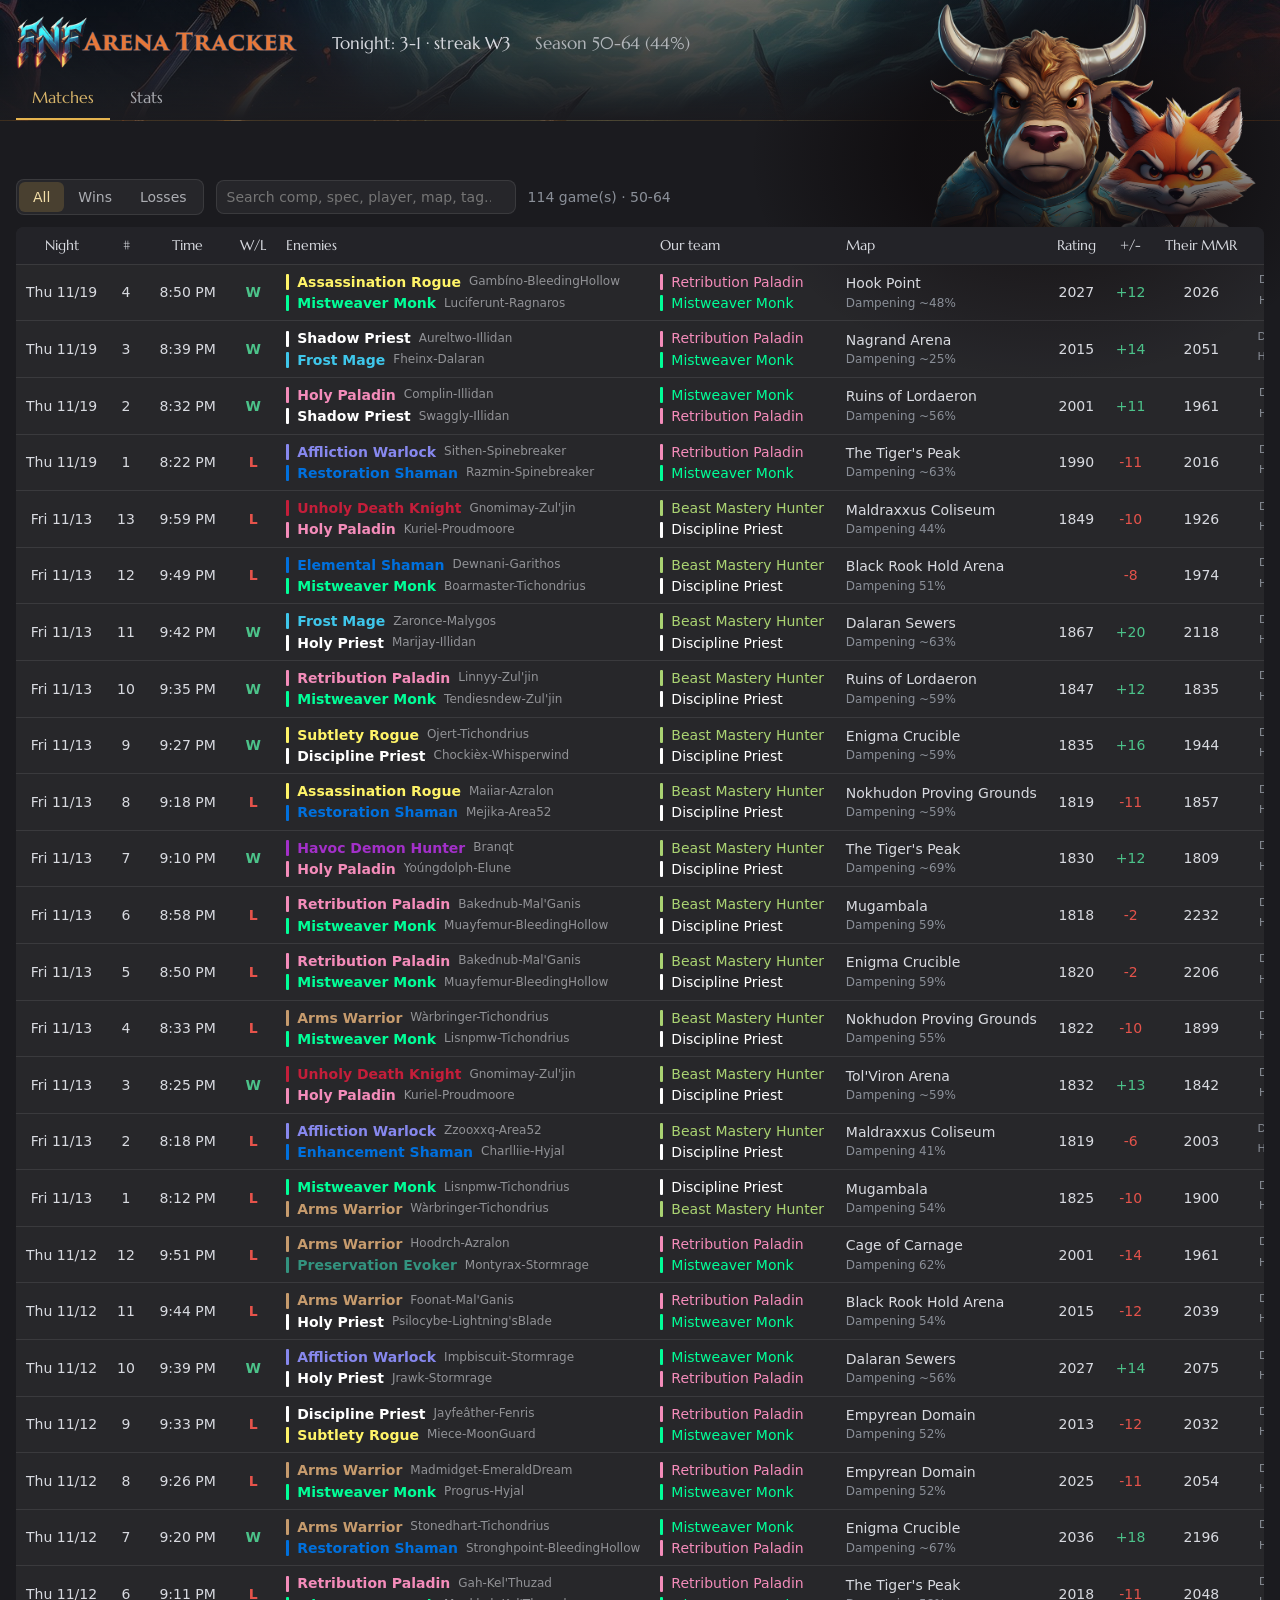
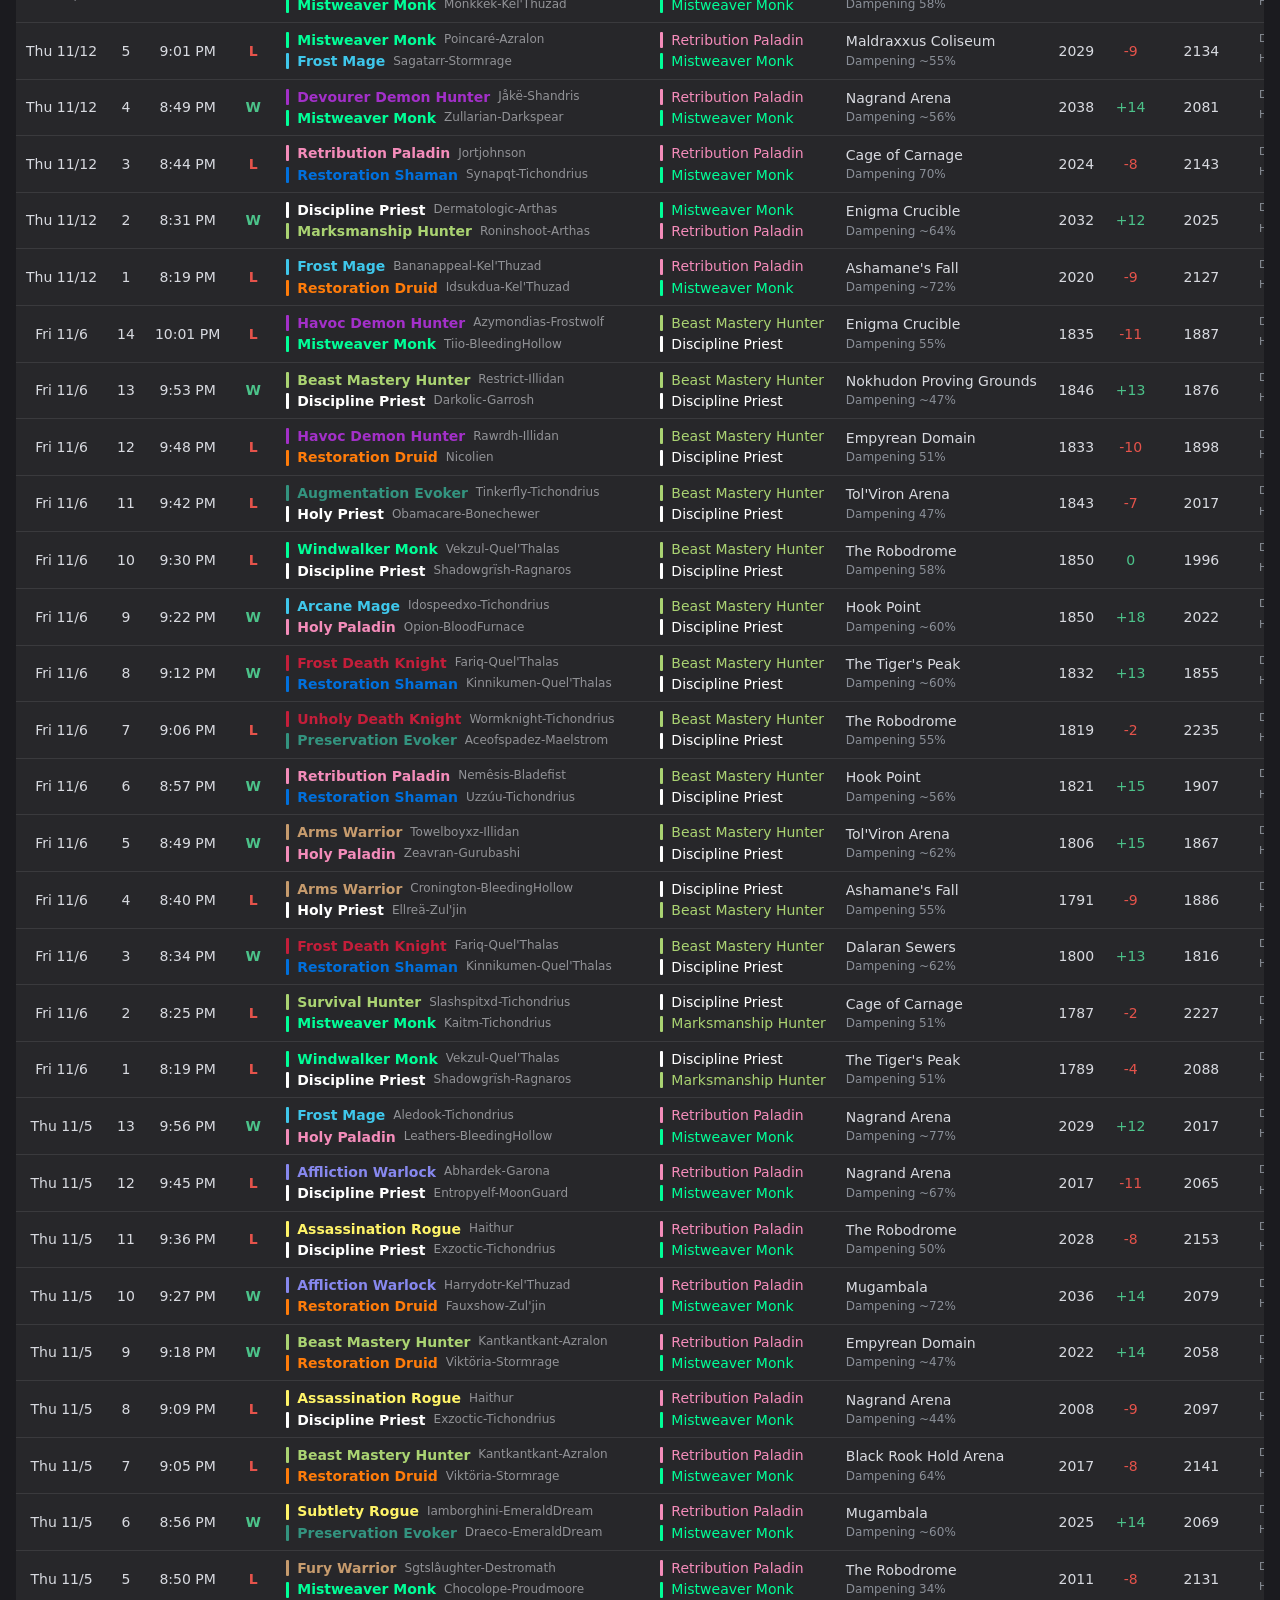
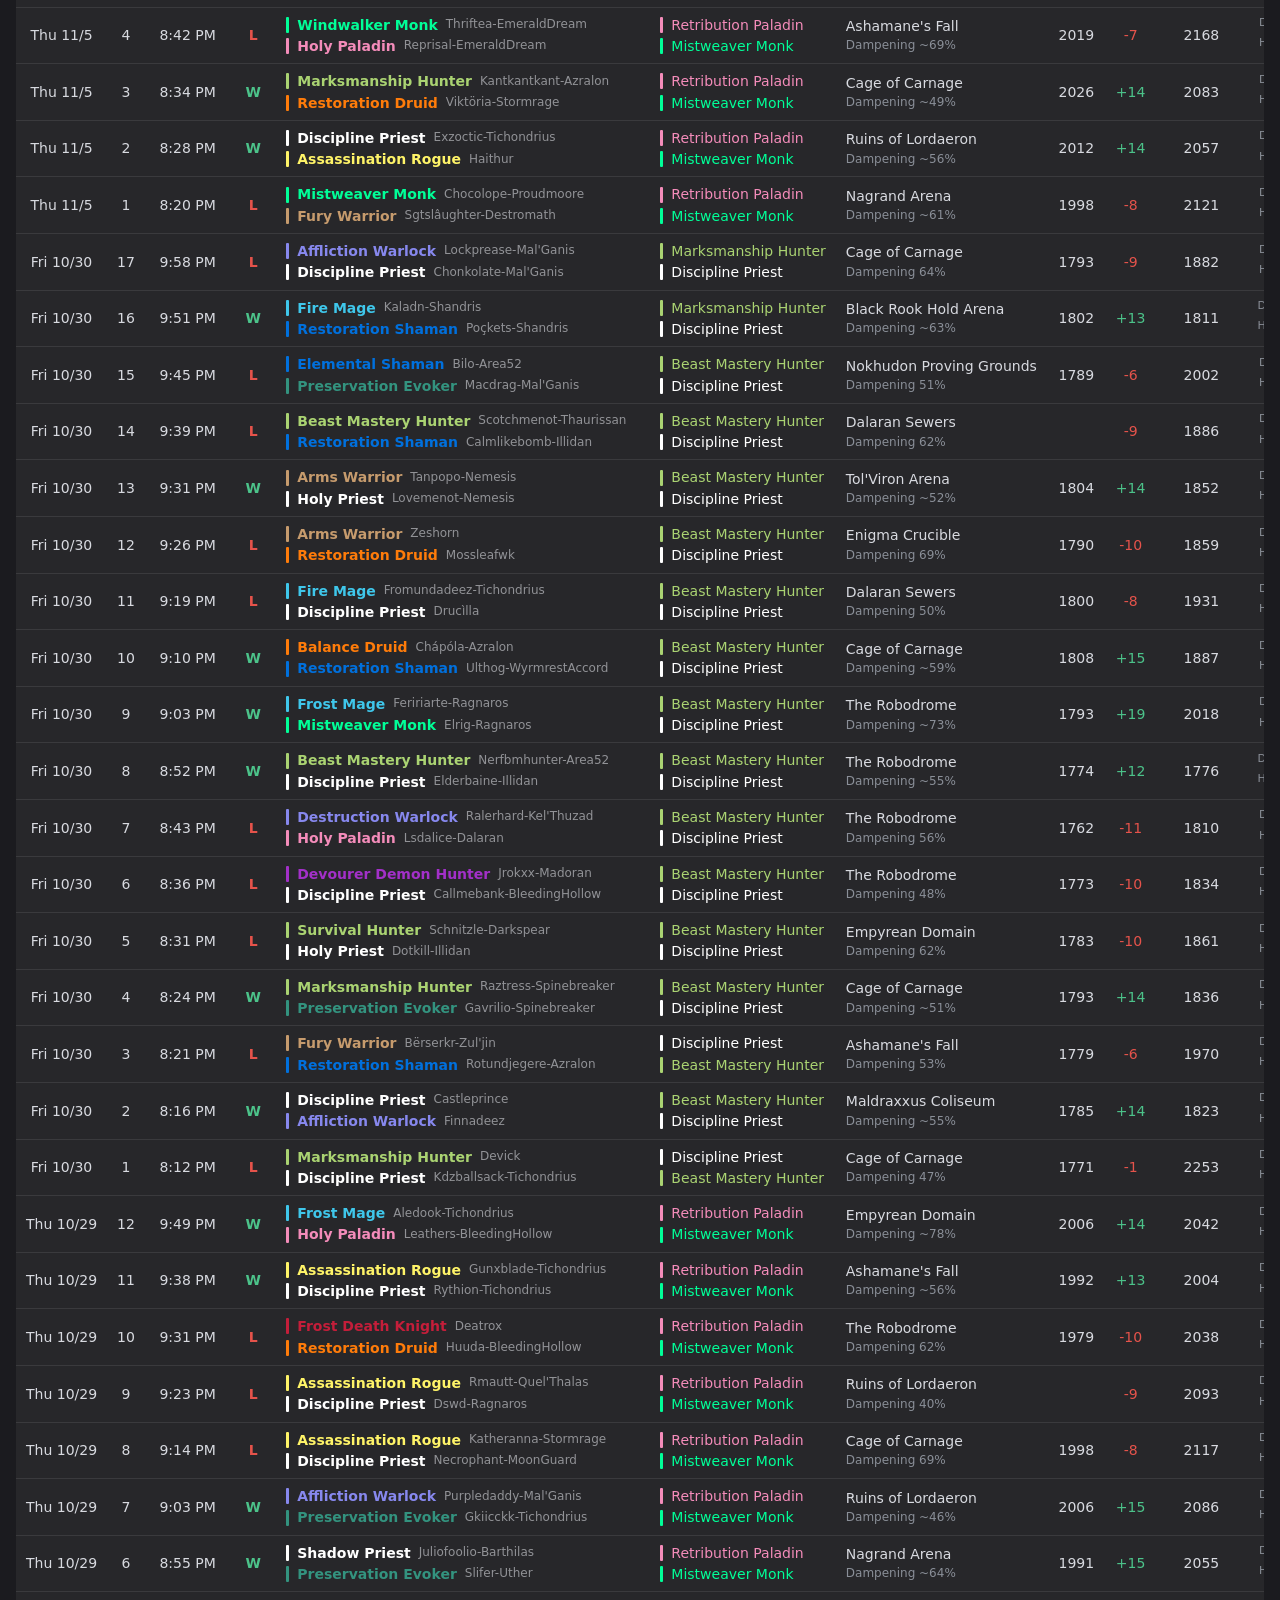
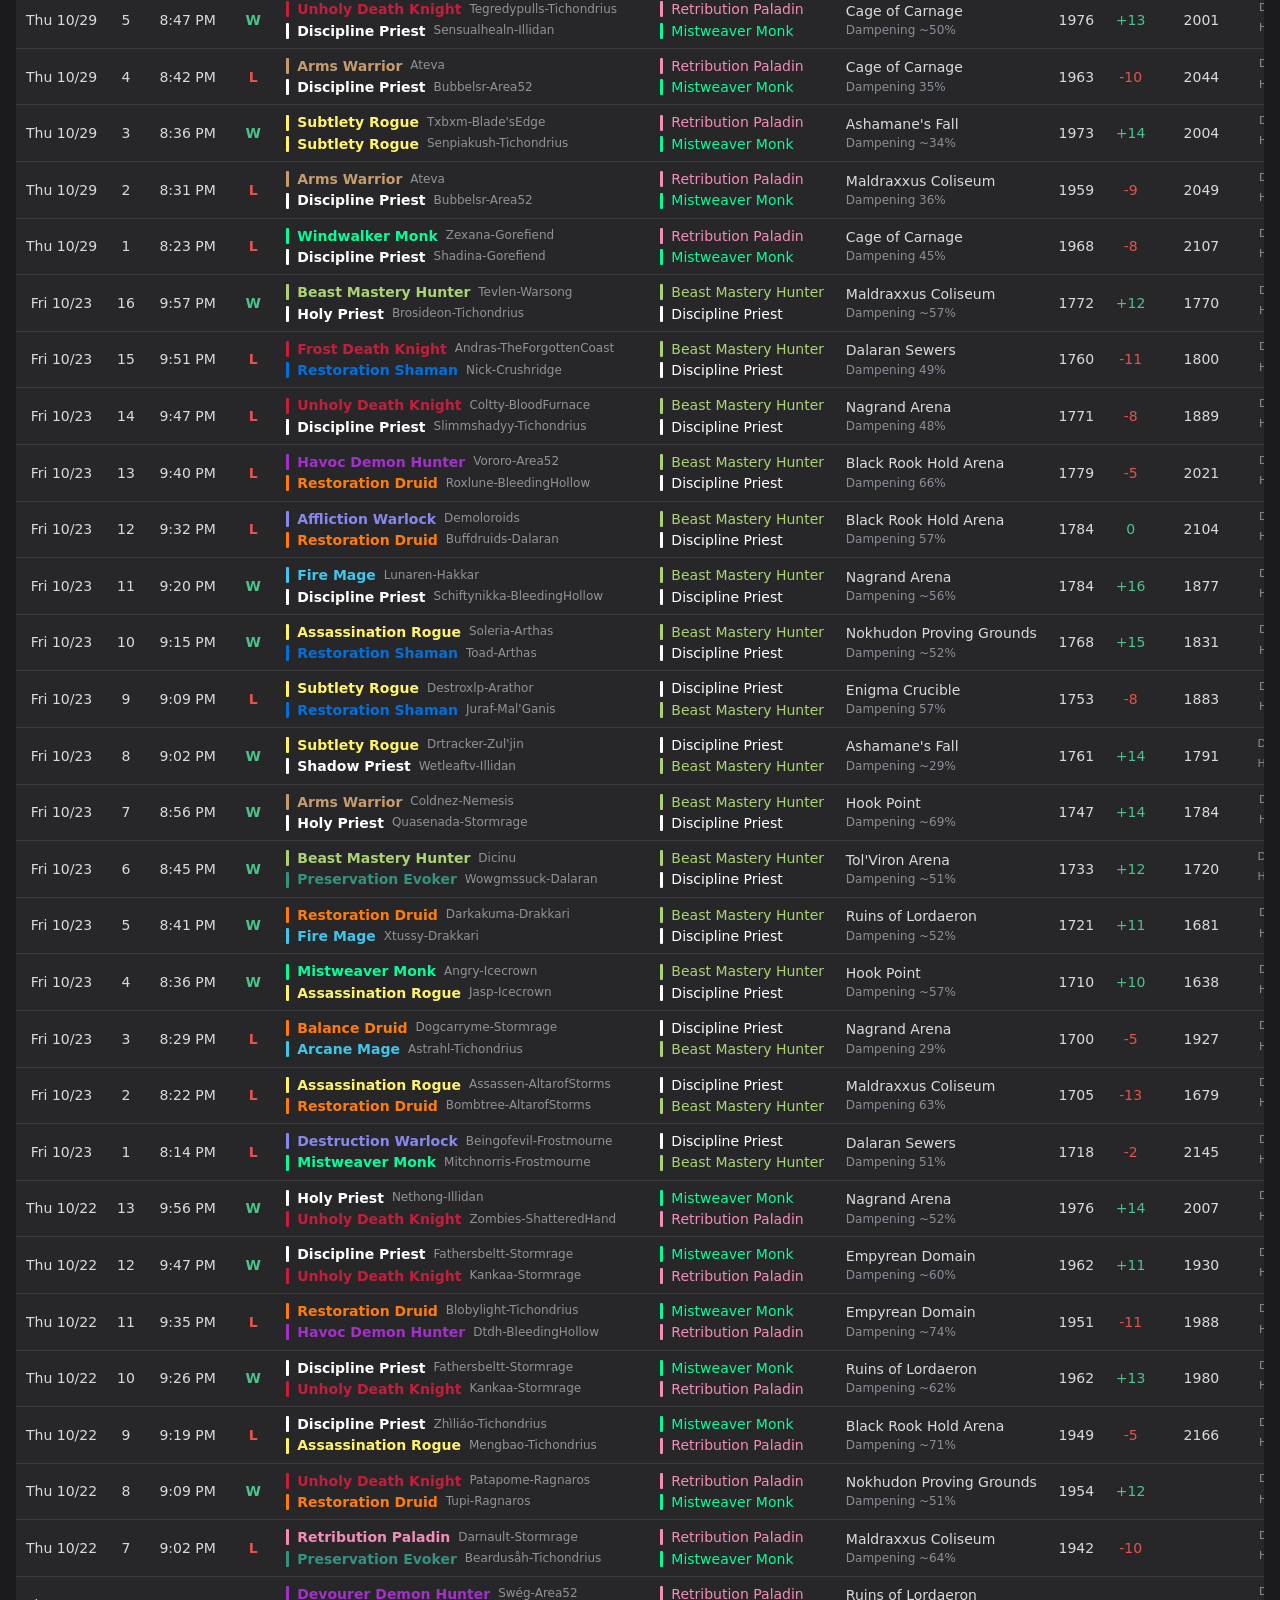
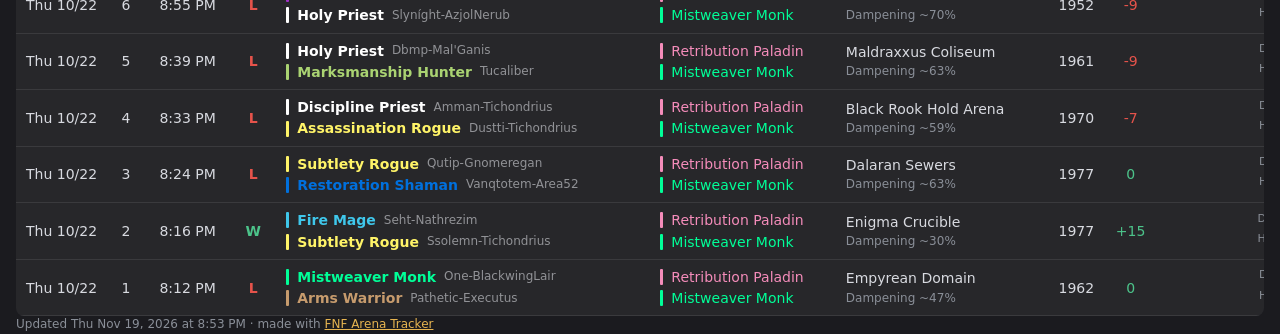
==== commit 485ab2ec: "Update site: 114 games (2026-11-19 20:53)" ====
--- a/index.html
+++ b/index.html
@@ -5,7 +5,7 @@
 <meta name="viewport" content="width=device-width, initial-scale=1">
 <title>Matches · FNF Arena Tracker</title>
 <meta name="description" content="2v2 arena games and stats from FNF Arena Tracker.">
-<meta name="fnf-version" content="90743a1499">
+<meta name="fnf-version" content="f5ed1424fb">
 <link rel="icon" href="favicon.ico">
 <link rel="stylesheet" href="site.css?v=836c73fcfd">
 </head>
@@ -14,8 +14,8 @@
   <div class="wrap banner-row">
     <a class="logo" href="index.html"><img src="assets/logo.png" alt="FNF Arena Tracker"></a>
     <div class="record">
-      <span class="session">Tonight: 5-8 &#183; streak L2</span>
-      <span class="overall">Season 47-63 (43%)</span>
+      <span class="session">Tonight: 3-1 &#183; streak W3</span>
+      <span class="overall">Season 50-64 (44%)</span>
     </div>
   </div>
   <nav class="wrap tabs"><a href="index.html" class="active" aria-current="page">Matches</a><a href="stats.html">Stats</a></nav>
@@ -29,7 +29,7 @@
     <button type="button" data-filter="l">Losses</button>
   </div>
   <input type="search" id="search" placeholder="Search comp, spec, player, map, tag…" aria-label="Search games">
-  <span class="count" id="count">110 game(s)</span>
+  <span class="count" id="count">114 game(s)</span>
 </div><div class="table-scroll">
 <table class="matches sortable" id="matches">
 <thead><tr>
@@ -38,7 +38,16 @@
   <th data-type="num" class="c">Rating</th><th data-type="num" class="c">+/-</th>
   <th data-type="num" class="c">Their MMR</th><th data-type="num" class="c">DPS/HPS</th><th data-type="num" class="c">Length</th>
 </tr></thead>
-<tbody><tr data-result="l" data-search="unholy death knight gnomimay-zul&#39;jin holy paladin kuriel-proudmoore beast mastery hunter discipline priest maldraxxus coliseum"><td class="c" data-sort="639302039530000000">Fri 11/13</td><td class="c">13</td><td class="c" data-sort="791530000000">9:59 PM</td><td class="c result loss">L</td><td><div class="chip"><i style="background:#C41E3A"></i><b style="color:#C41E3A">Unholy Death Knight</b><a class="name" href="https://check-pvp.fr/us/Zul%27jin/Gnomimay" target="_blank" rel="noopener" title="Open on check-pvp.fr">Gnomimay-Zul&#39;jin</a></div><div class="chip"><i style="background:#F48CBA"></i><b style="color:#F48CBA">Holy Paladin</b><a class="name" href="https://check-pvp.fr/us/Proudmoore/Kuriel" target="_blank" rel="noopener" title="Open on check-pvp.fr">Kuriel-Proudmoore</a></div></td><td class="ours"><div class="chip"><i style="background:#AAD372"></i><b style="color:#AAD372">Beast Mastery Hunter</b></div><div class="chip"><i style="background:#FFFFFF"></i><b style="color:#FFFFFF">Discipline Priest</b></div></td><td>Maldraxxus Coliseum<div class="damp">Dampening 44%</div></td><td class="c">1849</td><td class="c loss" data-sort="-10">-10</td><td class="c">1926</td><td class="c" data-sort="12.08"><div class="output" title="Damage: us 13.98M (58k/s), them 12.48M (51.8k/s)
+<tbody><tr data-result="w" data-search="assassination rogue gamb&#237;no-bleedinghollow mistweaver monk luciferunt-ragnaros retribution paladin mistweaver monk hook point"><td class="c" data-sort="639307182420000000">Thu 11/19</td><td class="c">4</td><td class="c" data-sort="750420000000">8:50 PM</td><td class="c result win">W</td><td><div class="chip"><i style="background:#FFF468"></i><b style="color:#FFF468">Assassination Rogue</b><a class="name" href="https://check-pvp.fr/us/Bleeding%20Hollow/Gamb%C3%ADno" target="_blank" rel="noopener" title="Open on check-pvp.fr">Gamb&#237;no-BleedingHollow</a></div><div class="chip"><i style="background:#00FF98"></i><b style="color:#00FF98">Mistweaver Monk</b><a class="name" href="https://check-pvp.fr/us/Ragnaros/Luciferunt" target="_blank" rel="noopener" title="Open on check-pvp.fr">Luciferunt-Ragnaros</a></div></td><td class="ours"><div class="chip"><i style="background:#F48CBA"></i><b style="color:#F48CBA">Retribution Paladin</b></div><div class="chip"><i style="background:#00FF98"></i><b style="color:#00FF98">Mistweaver Monk</b></div></td><td>Hook Point<div class="damp" title="~ = estimated from game length and healers: starts at 20% per healer in the match, +1% every 10 seconds. Otherwise read by the FNF addon when the match ended (it usually only gets a reading on losses).">Dampening ~48%</div></td><td class="c">2027</td><td class="c win" data-sort="12">+12</td><td class="c">2026</td><td class="c" data-sort="23.18"><div class="output" title="Damage: us 5.63M (70.4k/s), them 4.57M (57.2k/s)
+Healing: us 4.53M (56.7k/s), them 3.55M (44.4k/s)"><div class="gap"><span>DPS</span><b class="win">+23%</b></div><div class="gap"><span>HPS</span><b class="win">+28%</b></div></div></td><td class="c" data-sort="80">1:20</td></tr>
+<tr data-result="w" data-search="shadow priest aureltwo-illidan frost mage fheinx-dalaran retribution paladin mistweaver monk nagrand arena"><td class="c" data-sort="639307175810000000">Thu 11/19</td><td class="c">3</td><td class="c" data-sort="743810000000">8:39 PM</td><td class="c result win">W</td><td><div class="chip"><i style="background:#FFFFFF"></i><b style="color:#FFFFFF">Shadow Priest</b><a class="name" href="https://check-pvp.fr/us/Illidan/Aureltwo" target="_blank" rel="noopener" title="Open on check-pvp.fr">Aureltwo-Illidan</a></div><div class="chip"><i style="background:#3FC7EB"></i><b style="color:#3FC7EB">Frost Mage</b><a class="name" href="https://check-pvp.fr/us/Dalaran/Fheinx" target="_blank" rel="noopener" title="Open on check-pvp.fr">Fheinx-Dalaran</a></div></td><td class="ours"><div class="chip"><i style="background:#F48CBA"></i><b style="color:#F48CBA">Retribution Paladin</b></div><div class="chip"><i style="background:#00FF98"></i><b style="color:#00FF98">Mistweaver Monk</b></div></td><td>Nagrand Arena<div class="damp" title="~ = estimated from game length and healers: starts at 20% per healer in the match, +1% every 10 seconds. Otherwise read by the FNF addon when the match ended (it usually only gets a reading on losses).">Dampening ~25%</div></td><td class="c">2015</td><td class="c win" data-sort="14">+14</td><td class="c">2051</td><td class="c" data-sort="-24.41"><div class="output" title="Damage: us 2.28M (45.6k/s), them 3.01M (60.3k/s)
+Healing: us 2.96M (59.2k/s), them 1.34M (26.8k/s)
+Healing greyed out: the teams brought a different number of healers."><div class="gap"><span>DPS</span><b class="loss">-24%</b></div><div class="gap"><span>HPS</span><b class="dim">+121%</b></div></div></td><td class="c" data-sort="50">0:50</td></tr>
+<tr data-result="w" data-search="holy paladin complin-illidan shadow priest swaggly-illidan mistweaver monk retribution paladin ruins of lordaeron"><td class="c" data-sort="639307171710000000">Thu 11/19</td><td class="c">2</td><td class="c" data-sort="739710000000">8:32 PM</td><td class="c result win">W</td><td><div class="chip"><i style="background:#F48CBA"></i><b style="color:#F48CBA">Holy Paladin</b><a class="name" href="https://check-pvp.fr/us/Illidan/Complin" target="_blank" rel="noopener" title="Open on check-pvp.fr">Complin-Illidan</a></div><div class="chip"><i style="background:#FFFFFF"></i><b style="color:#FFFFFF">Shadow Priest</b><a class="name" href="https://check-pvp.fr/us/Illidan/Swaggly" target="_blank" rel="noopener" title="Open on check-pvp.fr">Swaggly-Illidan</a></div></td><td class="ours"><div class="chip"><i style="background:#00FF98"></i><b style="color:#00FF98">Mistweaver Monk</b></div><div class="chip"><i style="background:#F48CBA"></i><b style="color:#F48CBA">Retribution Paladin</b></div></td><td>Ruins of Lordaeron<div class="damp" title="~ = estimated from game length and healers: starts at 20% per healer in the match, +1% every 10 seconds. Otherwise read by the FNF addon when the match ended (it usually only gets a reading on losses).">Dampening ~56%</div></td><td class="c">2001</td><td class="c win" data-sort="11">+11</td><td class="c">1961</td><td class="c" data-sort="-1.95"><div class="output" title="Damage: us 11.14M (71.4k/s), them 11.36M (72.8k/s)
+Healing: us 10.18M (65.3k/s), them 10.11M (64.8k/s)"><div class="gap"><span>DPS</span><b class="loss">-2%</b></div><div class="gap"><span>HPS</span><b class="win">+1%</b></div></div></td><td class="c" data-sort="156">2:36</td></tr>
+<tr data-result="l" data-search="affliction warlock sithen-spinebreaker restoration shaman razmin-spinebreaker retribution paladin mistweaver monk the tiger&#39;s peak"><td class="c" data-sort="639307165350000000">Thu 11/19</td><td class="c">1</td><td class="c" data-sort="733350000000">8:22 PM</td><td class="c result loss">L</td><td><div class="chip"><i style="background:#8788EE"></i><b style="color:#8788EE">Affliction Warlock</b><a class="name" href="https://check-pvp.fr/us/Spinebreaker/Sithen" target="_blank" rel="noopener" title="Open on check-pvp.fr">Sithen-Spinebreaker</a></div><div class="chip"><i style="background:#0070DD"></i><b style="color:#0070DD">Restoration Shaman</b><a class="name" href="https://check-pvp.fr/us/Spinebreaker/Razmin" target="_blank" rel="noopener" title="Open on check-pvp.fr">Razmin-Spinebreaker</a></div></td><td class="ours"><div class="chip"><i style="background:#F48CBA"></i><b style="color:#F48CBA">Retribution Paladin</b></div><div class="chip"><i style="background:#00FF98"></i><b style="color:#00FF98">Mistweaver Monk</b></div></td><td>The Tiger&#39;s Peak<div class="damp" title="~ = estimated from game length and healers: starts at 20% per healer in the match, +1% every 10 seconds. Otherwise read by the FNF addon when the match ended (it usually only gets a reading on losses).">Dampening ~63%</div></td><td class="c">1990</td><td class="c loss" data-sort="-11">-11</td><td class="c">2016</td><td class="c" data-sort="-16.93"><div class="output" title="Damage: us 11.78M (51k/s), them 14.18M (61.4k/s)
+Healing: us 13.75M (59.5k/s), them 11.28M (48.8k/s)"><div class="gap"><span>DPS</span><b class="loss">-17%</b></div><div class="gap"><span>HPS</span><b class="win">+22%</b></div></div></td><td class="c" data-sort="231">3:51</td></tr>
+<tr data-result="l" data-search="unholy death knight gnomimay-zul&#39;jin holy paladin kuriel-proudmoore beast mastery hunter discipline priest maldraxxus coliseum"><td class="c" data-sort="639302039530000000">Fri 11/13</td><td class="c">13</td><td class="c" data-sort="791530000000">9:59 PM</td><td class="c result loss">L</td><td><div class="chip"><i style="background:#C41E3A"></i><b style="color:#C41E3A">Unholy Death Knight</b><a class="name" href="https://check-pvp.fr/us/Zul%27jin/Gnomimay" target="_blank" rel="noopener" title="Open on check-pvp.fr">Gnomimay-Zul&#39;jin</a></div><div class="chip"><i style="background:#F48CBA"></i><b style="color:#F48CBA">Holy Paladin</b><a class="name" href="https://check-pvp.fr/us/Proudmoore/Kuriel" target="_blank" rel="noopener" title="Open on check-pvp.fr">Kuriel-Proudmoore</a></div></td><td class="ours"><div class="chip"><i style="background:#AAD372"></i><b style="color:#AAD372">Beast Mastery Hunter</b></div><div class="chip"><i style="background:#FFFFFF"></i><b style="color:#FFFFFF">Discipline Priest</b></div></td><td>Maldraxxus Coliseum<div class="damp">Dampening 44%</div></td><td class="c">1849</td><td class="c loss" data-sort="-10">-10</td><td class="c">1926</td><td class="c" data-sort="12.08"><div class="output" title="Damage: us 13.98M (58k/s), them 12.48M (51.8k/s)
 Healing: us 9.79M (40.6k/s), them 14.14M (58.7k/s)"><div class="gap"><span>DPS</span><b class="win">+12%</b></div><div class="gap"><span>HPS</span><b class="loss">-31%</b></div></div></td><td class="c" data-sort="241">4:01</td></tr>
 <tr data-result="l" data-search="elemental shaman dewnani-garithos mistweaver monk boarmaster-tichondrius beast mastery hunter discipline priest black rook hold arena"><td class="c" data-sort="639302033910000000">Fri 11/13</td><td class="c">12</td><td class="c" data-sort="785910000000">9:49 PM</td><td class="c result loss">L</td><td><div class="chip"><i style="background:#0070DD"></i><b style="color:#0070DD">Elemental Shaman</b><a class="name" href="https://check-pvp.fr/us/Garithos/Dewnani" target="_blank" rel="noopener" title="Open on check-pvp.fr">Dewnani-Garithos</a></div><div class="chip"><i style="background:#00FF98"></i><b style="color:#00FF98">Mistweaver Monk</b><a class="name" href="https://check-pvp.fr/us/Tichondrius/Boarmaster" target="_blank" rel="noopener" title="Open on check-pvp.fr">Boarmaster-Tichondrius</a></div></td><td class="ours"><div class="chip"><i style="background:#AAD372"></i><b style="color:#AAD372">Beast Mastery Hunter</b></div><div class="chip"><i style="background:#FFFFFF"></i><b style="color:#FFFFFF">Discipline Priest</b></div></td><td>Black Rook Hold Arena<div class="damp">Dampening 51%</div></td><td class="c"></td><td class="c loss" data-sort="-8">-8</td><td class="c">1974</td><td class="c" data-sort="-4.87"><div class="output" title="Damage: us 5.95M (54.6k/s), them 6.25M (57.3k/s)
 Healing: us 4.81M (44.2k/s), them 6.17M (56.6k/s)"><div class="gap"><span>DPS</span><b class="loss">-5%</b></div><div class="gap"><span>HPS</span><b class="loss">-22%</b></div></div></td><td class="c" data-sort="109">1:49</td></tr>
@@ -266,7 +275,7 @@
 </tbody></table></div>
 </main>
 <footer class="wrap">
-  Updated Fri Nov 13, 2026 at 10:12 PM ·
+  Updated Thu Nov 19, 2026 at 8:53 PM ·
   made with <a href="https://github.com/Hooee71/FNFTracker">FNF Arena Tracker</a>
 </footer>
 <script src="site.js?v=b75080e6bc"></script>
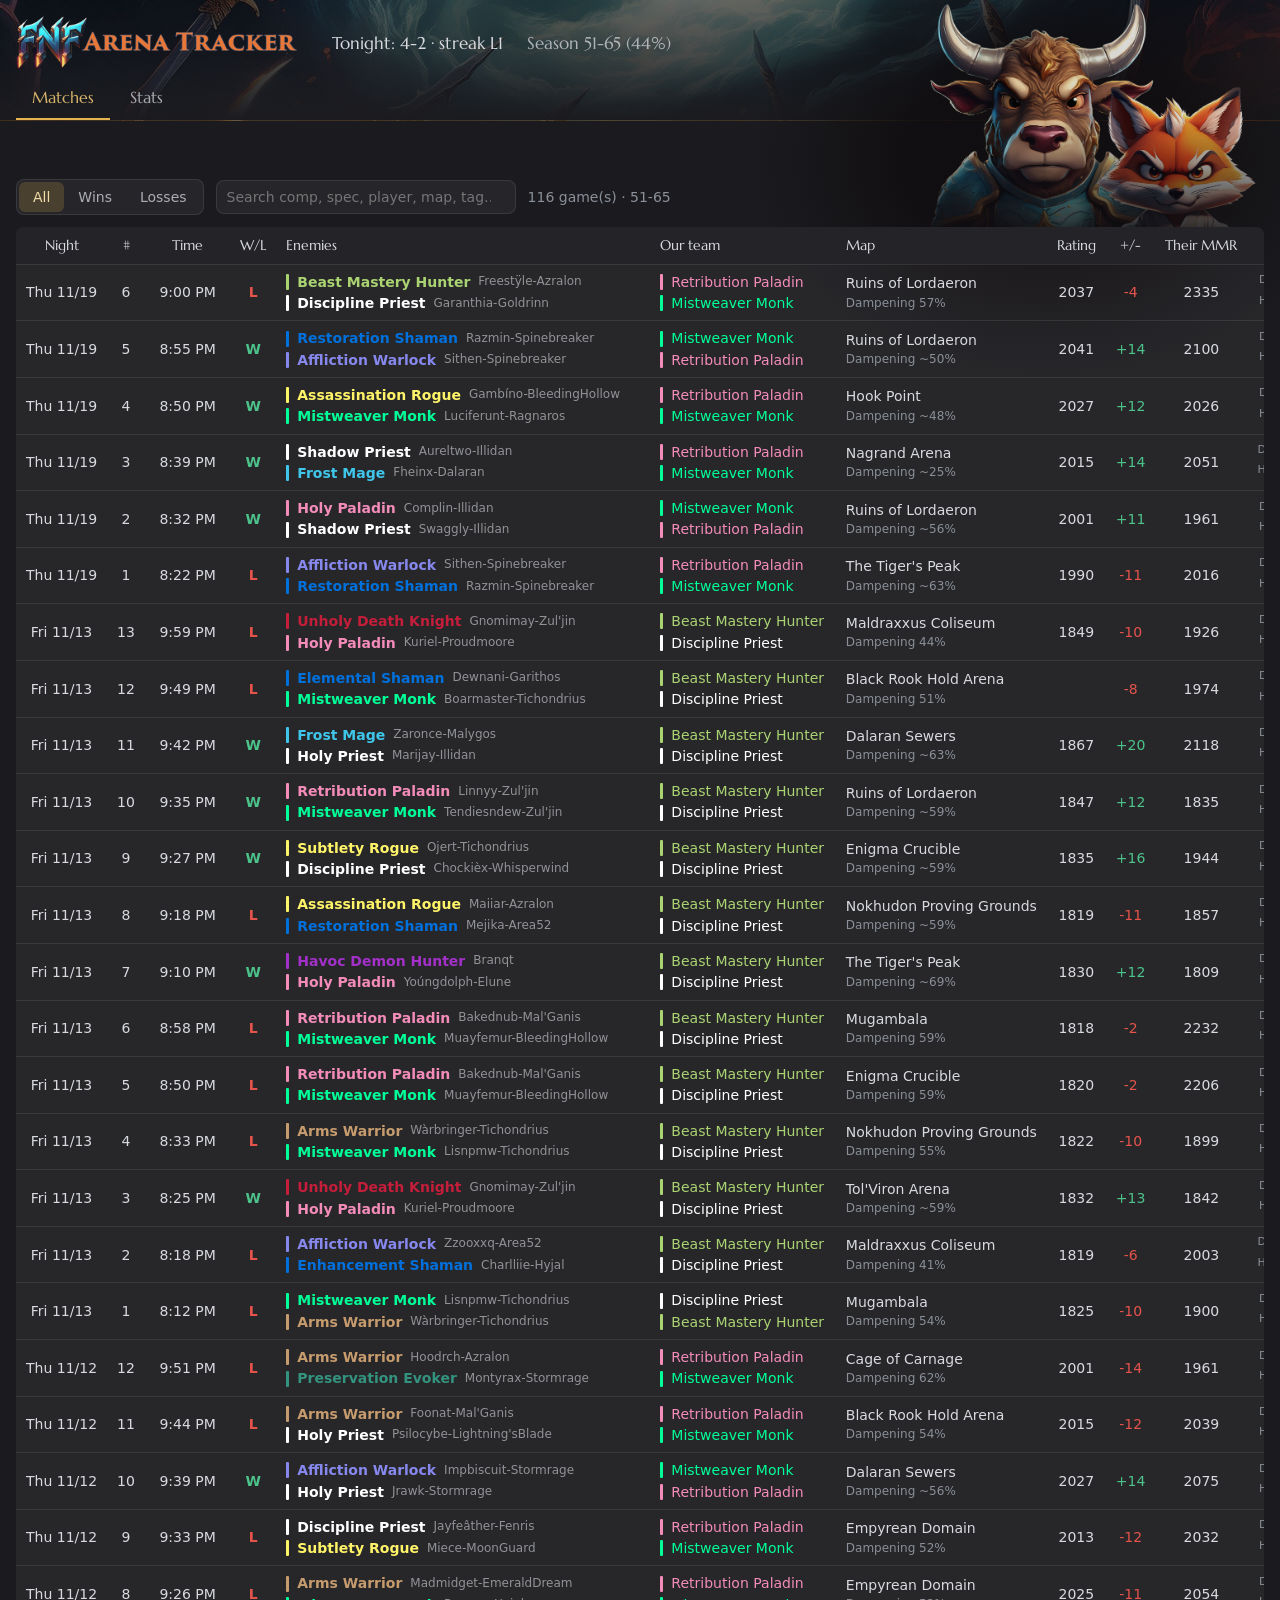
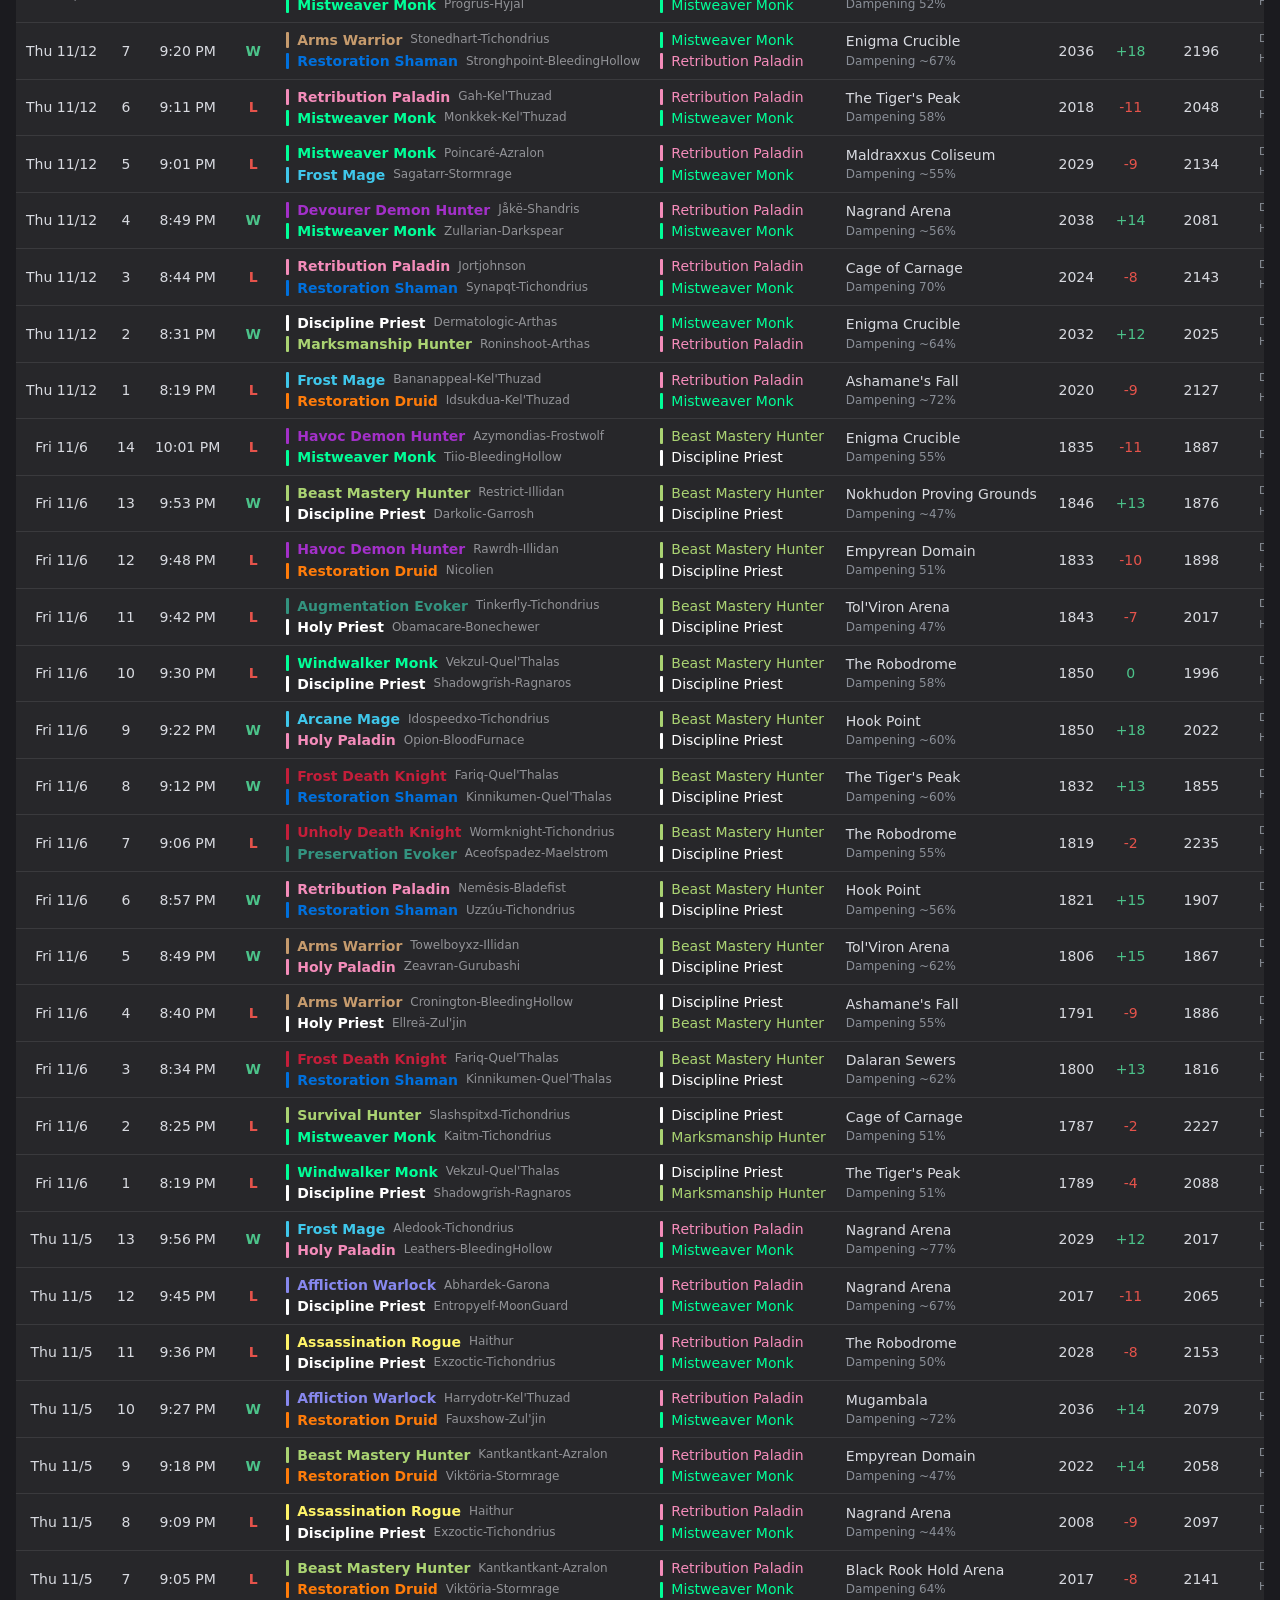
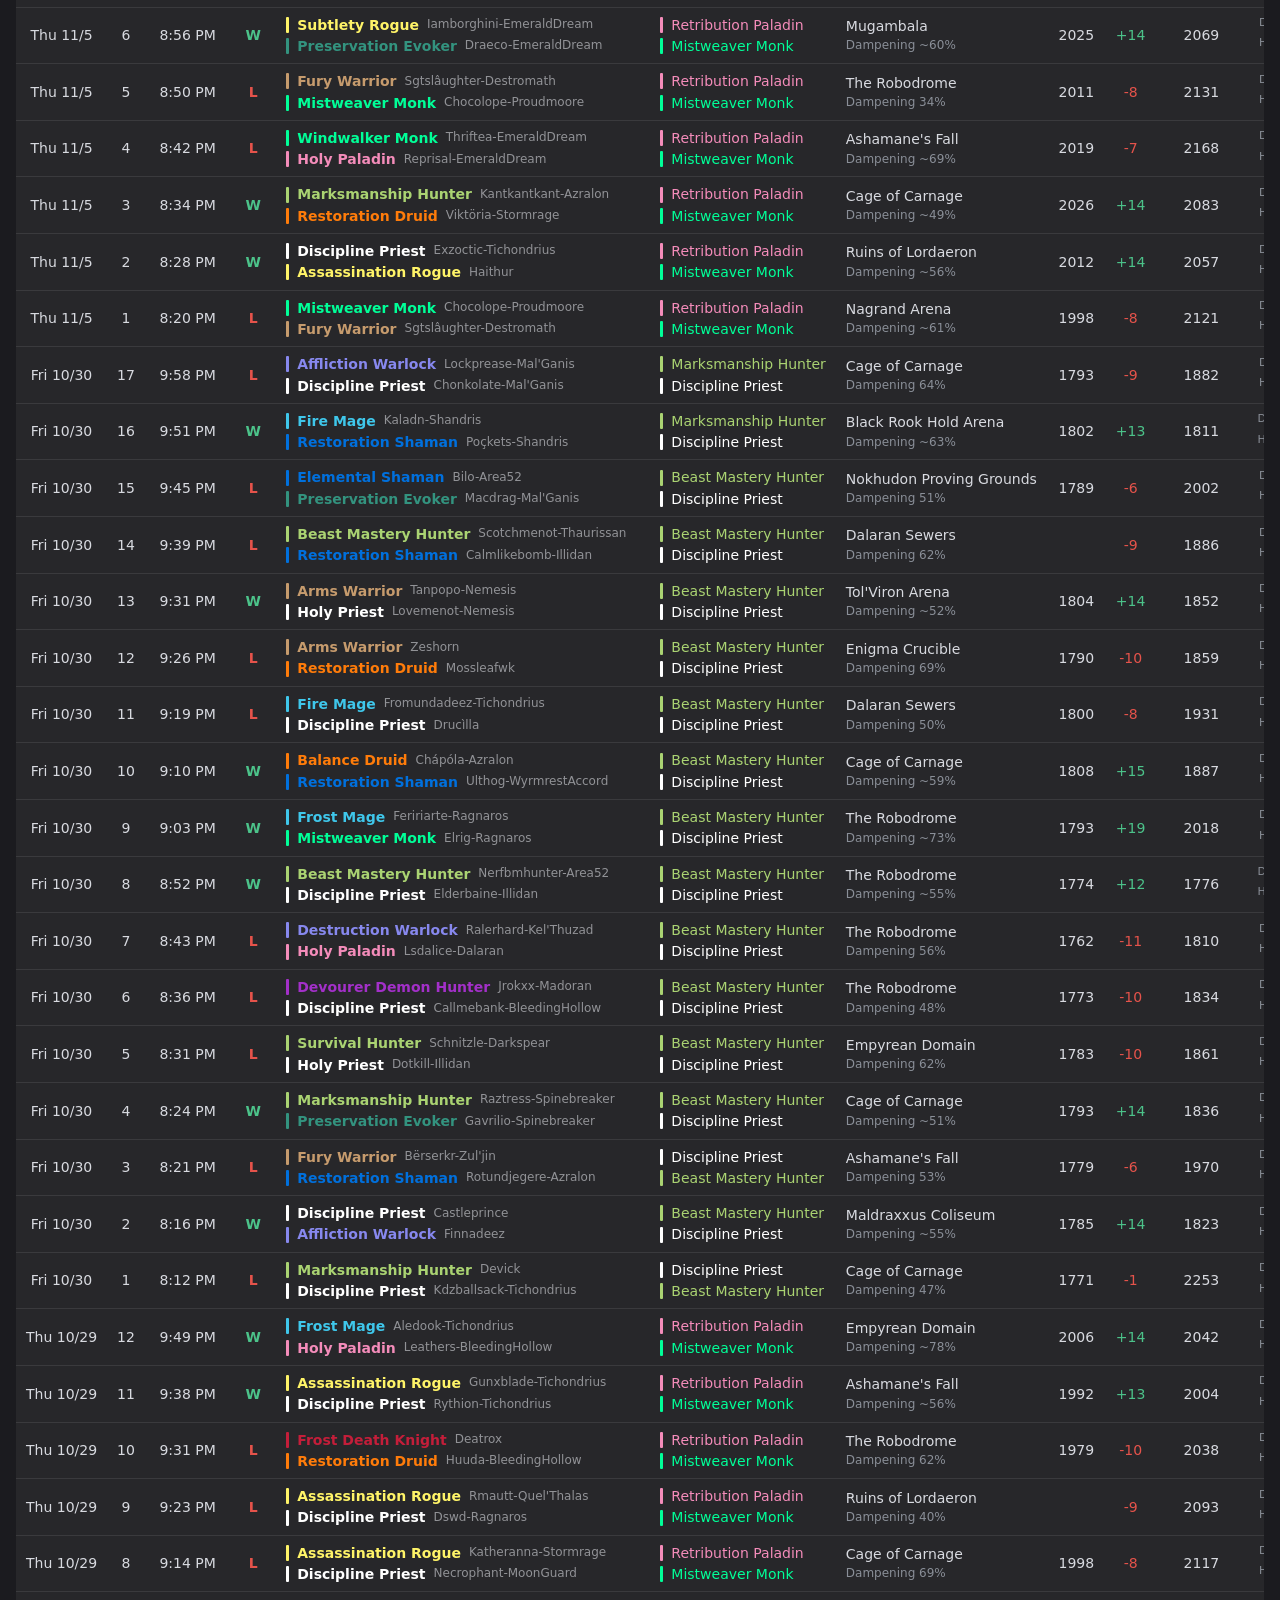
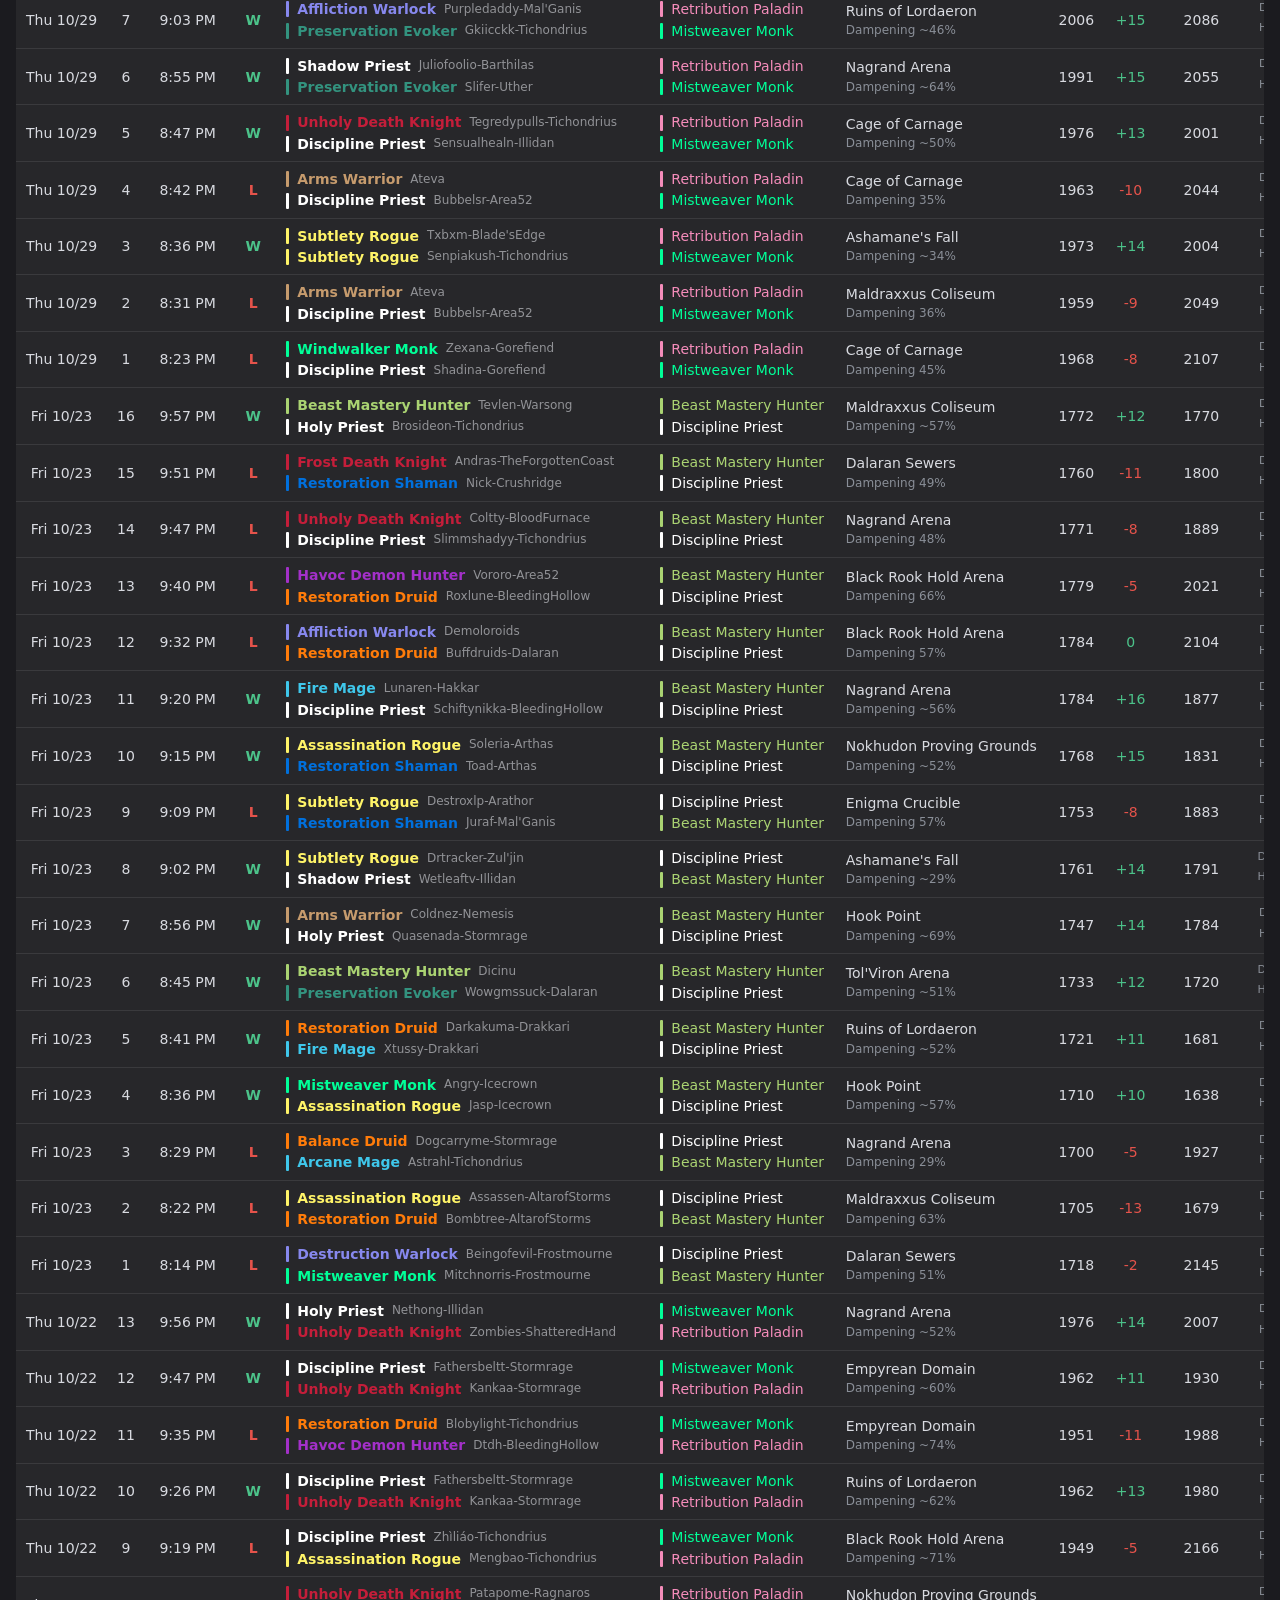
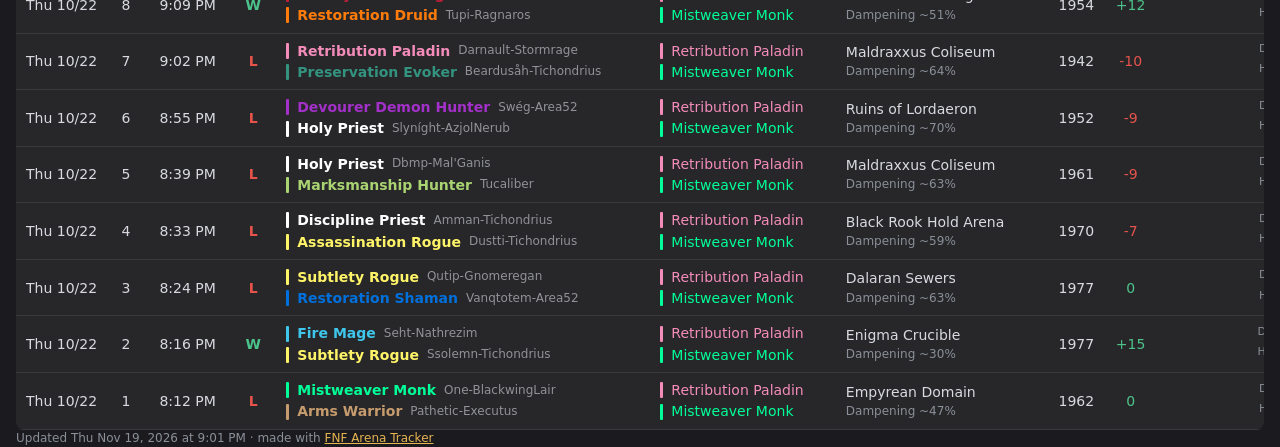
==== commit c912d208: "Update site: 116 games (2026-11-19 21:01)" ====
--- a/index.html
+++ b/index.html
@@ -5,7 +5,7 @@
 <meta name="viewport" content="width=device-width, initial-scale=1">
 <title>Matches · FNF Arena Tracker</title>
 <meta name="description" content="2v2 arena games and stats from FNF Arena Tracker.">
-<meta name="fnf-version" content="f5ed1424fb">
+<meta name="fnf-version" content="df6c9ed135">
 <link rel="icon" href="favicon.ico">
 <link rel="stylesheet" href="site.css?v=836c73fcfd">
 </head>
@@ -14,8 +14,8 @@
   <div class="wrap banner-row">
     <a class="logo" href="index.html"><img src="assets/logo.png" alt="FNF Arena Tracker"></a>
     <div class="record">
-      <span class="session">Tonight: 3-1 &#183; streak W3</span>
-      <span class="overall">Season 50-64 (44%)</span>
+      <span class="session">Tonight: 4-2 &#183; streak L1</span>
+      <span class="overall">Season 51-65 (44%)</span>
     </div>
   </div>
   <nav class="wrap tabs"><a href="index.html" class="active" aria-current="page">Matches</a><a href="stats.html">Stats</a></nav>
@@ -29,7 +29,7 @@
     <button type="button" data-filter="l">Losses</button>
   </div>
   <input type="search" id="search" placeholder="Search comp, spec, player, map, tag…" aria-label="Search games">
-  <span class="count" id="count">114 game(s)</span>
+  <span class="count" id="count">116 game(s)</span>
 </div><div class="table-scroll">
 <table class="matches sortable" id="matches">
 <thead><tr>
@@ -38,7 +38,11 @@
   <th data-type="num" class="c">Rating</th><th data-type="num" class="c">+/-</th>
   <th data-type="num" class="c">Their MMR</th><th data-type="num" class="c">DPS/HPS</th><th data-type="num" class="c">Length</th>
 </tr></thead>
-<tbody><tr data-result="w" data-search="assassination rogue gamb&#237;no-bleedinghollow mistweaver monk luciferunt-ragnaros retribution paladin mistweaver monk hook point"><td class="c" data-sort="639307182420000000">Thu 11/19</td><td class="c">4</td><td class="c" data-sort="750420000000">8:50 PM</td><td class="c result win">W</td><td><div class="chip"><i style="background:#FFF468"></i><b style="color:#FFF468">Assassination Rogue</b><a class="name" href="https://check-pvp.fr/us/Bleeding%20Hollow/Gamb%C3%ADno" target="_blank" rel="noopener" title="Open on check-pvp.fr">Gamb&#237;no-BleedingHollow</a></div><div class="chip"><i style="background:#00FF98"></i><b style="color:#00FF98">Mistweaver Monk</b><a class="name" href="https://check-pvp.fr/us/Ragnaros/Luciferunt" target="_blank" rel="noopener" title="Open on check-pvp.fr">Luciferunt-Ragnaros</a></div></td><td class="ours"><div class="chip"><i style="background:#F48CBA"></i><b style="color:#F48CBA">Retribution Paladin</b></div><div class="chip"><i style="background:#00FF98"></i><b style="color:#00FF98">Mistweaver Monk</b></div></td><td>Hook Point<div class="damp" title="~ = estimated from game length and healers: starts at 20% per healer in the match, +1% every 10 seconds. Otherwise read by the FNF addon when the match ended (it usually only gets a reading on losses).">Dampening ~48%</div></td><td class="c">2027</td><td class="c win" data-sort="12">+12</td><td class="c">2026</td><td class="c" data-sort="23.18"><div class="output" title="Damage: us 5.63M (70.4k/s), them 4.57M (57.2k/s)
+<tbody><tr data-result="l" data-search="beast mastery hunter freest&#255;le-azralon discipline priest garanthia-goldrinn retribution paladin mistweaver monk ruins of lordaeron"><td class="c" data-sort="639307188560000000">Thu 11/19</td><td class="c">6</td><td class="c" data-sort="756560000000">9:00 PM</td><td class="c result loss">L</td><td><div class="chip"><i style="background:#AAD372"></i><b style="color:#AAD372">Beast Mastery Hunter</b><a class="name" href="https://check-pvp.fr/us/Azralon/Freest%C3%BFle" target="_blank" rel="noopener" title="Open on check-pvp.fr">Freest&#255;le-Azralon</a></div><div class="chip"><i style="background:#FFFFFF"></i><b style="color:#FFFFFF">Discipline Priest</b><a class="name" href="https://check-pvp.fr/us/Goldrinn/Garanthia" target="_blank" rel="noopener" title="Open on check-pvp.fr">Garanthia-Goldrinn</a></div></td><td class="ours"><div class="chip"><i style="background:#F48CBA"></i><b style="color:#F48CBA">Retribution Paladin</b></div><div class="chip"><i style="background:#00FF98"></i><b style="color:#00FF98">Mistweaver Monk</b></div></td><td>Ruins of Lordaeron<div class="damp">Dampening 57%</div></td><td class="c">2037</td><td class="c loss" data-sort="-4">-4</td><td class="c">2335</td><td class="c" data-sort="-22.35"><div class="output" title="Damage: us 9.06M (55.6k/s), them 11.67M (71.6k/s)
+Healing: us 9.42M (57.8k/s), them 9.11M (55.9k/s)"><div class="gap"><span>DPS</span><b class="loss">-22%</b></div><div class="gap"><span>HPS</span><b class="win">+3%</b></div></div></td><td class="c" data-sort="163">2:43</td></tr>
+<tr data-result="w" data-search="restoration shaman razmin-spinebreaker affliction warlock sithen-spinebreaker mistweaver monk retribution paladin ruins of lordaeron"><td class="c" data-sort="639307185430000000">Thu 11/19</td><td class="c">5</td><td class="c" data-sort="753430000000">8:55 PM</td><td class="c result win">W</td><td><div class="chip"><i style="background:#0070DD"></i><b style="color:#0070DD">Restoration Shaman</b><a class="name" href="https://check-pvp.fr/us/Spinebreaker/Razmin" target="_blank" rel="noopener" title="Open on check-pvp.fr">Razmin-Spinebreaker</a></div><div class="chip"><i style="background:#8788EE"></i><b style="color:#8788EE">Affliction Warlock</b><a class="name" href="https://check-pvp.fr/us/Spinebreaker/Sithen" target="_blank" rel="noopener" title="Open on check-pvp.fr">Sithen-Spinebreaker</a></div></td><td class="ours"><div class="chip"><i style="background:#00FF98"></i><b style="color:#00FF98">Mistweaver Monk</b></div><div class="chip"><i style="background:#F48CBA"></i><b style="color:#F48CBA">Retribution Paladin</b></div></td><td>Ruins of Lordaeron<div class="damp" title="~ = estimated from game length and healers: starts at 20% per healer in the match, +1% every 10 seconds. Otherwise read by the FNF addon when the match ended (it usually only gets a reading on losses).">Dampening ~50%</div></td><td class="c">2041</td><td class="c win" data-sort="14">+14</td><td class="c">2100</td><td class="c" data-sort="-4.33"><div class="output" title="Damage: us 6.88M (68.8k/s), them 7.19M (71.9k/s)
+Healing: us 7.10M (71k/s), them 5.65M (56.5k/s)"><div class="gap"><span>DPS</span><b class="loss">-4%</b></div><div class="gap"><span>HPS</span><b class="win">+26%</b></div></div></td><td class="c" data-sort="100">1:40</td></tr>
+<tr data-result="w" data-search="assassination rogue gamb&#237;no-bleedinghollow mistweaver monk luciferunt-ragnaros retribution paladin mistweaver monk hook point"><td class="c" data-sort="639307182420000000">Thu 11/19</td><td class="c">4</td><td class="c" data-sort="750420000000">8:50 PM</td><td class="c result win">W</td><td><div class="chip"><i style="background:#FFF468"></i><b style="color:#FFF468">Assassination Rogue</b><a class="name" href="https://check-pvp.fr/us/Bleeding%20Hollow/Gamb%C3%ADno" target="_blank" rel="noopener" title="Open on check-pvp.fr">Gamb&#237;no-BleedingHollow</a></div><div class="chip"><i style="background:#00FF98"></i><b style="color:#00FF98">Mistweaver Monk</b><a class="name" href="https://check-pvp.fr/us/Ragnaros/Luciferunt" target="_blank" rel="noopener" title="Open on check-pvp.fr">Luciferunt-Ragnaros</a></div></td><td class="ours"><div class="chip"><i style="background:#F48CBA"></i><b style="color:#F48CBA">Retribution Paladin</b></div><div class="chip"><i style="background:#00FF98"></i><b style="color:#00FF98">Mistweaver Monk</b></div></td><td>Hook Point<div class="damp" title="~ = estimated from game length and healers: starts at 20% per healer in the match, +1% every 10 seconds. Otherwise read by the FNF addon when the match ended (it usually only gets a reading on losses).">Dampening ~48%</div></td><td class="c">2027</td><td class="c win" data-sort="12">+12</td><td class="c">2026</td><td class="c" data-sort="23.18"><div class="output" title="Damage: us 5.63M (70.4k/s), them 4.57M (57.2k/s)
 Healing: us 4.53M (56.7k/s), them 3.55M (44.4k/s)"><div class="gap"><span>DPS</span><b class="win">+23%</b></div><div class="gap"><span>HPS</span><b class="win">+28%</b></div></div></td><td class="c" data-sort="80">1:20</td></tr>
 <tr data-result="w" data-search="shadow priest aureltwo-illidan frost mage fheinx-dalaran retribution paladin mistweaver monk nagrand arena"><td class="c" data-sort="639307175810000000">Thu 11/19</td><td class="c">3</td><td class="c" data-sort="743810000000">8:39 PM</td><td class="c result win">W</td><td><div class="chip"><i style="background:#FFFFFF"></i><b style="color:#FFFFFF">Shadow Priest</b><a class="name" href="https://check-pvp.fr/us/Illidan/Aureltwo" target="_blank" rel="noopener" title="Open on check-pvp.fr">Aureltwo-Illidan</a></div><div class="chip"><i style="background:#3FC7EB"></i><b style="color:#3FC7EB">Frost Mage</b><a class="name" href="https://check-pvp.fr/us/Dalaran/Fheinx" target="_blank" rel="noopener" title="Open on check-pvp.fr">Fheinx-Dalaran</a></div></td><td class="ours"><div class="chip"><i style="background:#F48CBA"></i><b style="color:#F48CBA">Retribution Paladin</b></div><div class="chip"><i style="background:#00FF98"></i><b style="color:#00FF98">Mistweaver Monk</b></div></td><td>Nagrand Arena<div class="damp" title="~ = estimated from game length and healers: starts at 20% per healer in the match, +1% every 10 seconds. Otherwise read by the FNF addon when the match ended (it usually only gets a reading on losses).">Dampening ~25%</div></td><td class="c">2015</td><td class="c win" data-sort="14">+14</td><td class="c">2051</td><td class="c" data-sort="-24.41"><div class="output" title="Damage: us 2.28M (45.6k/s), them 3.01M (60.3k/s)
 Healing: us 2.96M (59.2k/s), them 1.34M (26.8k/s)
@@ -275,7 +279,7 @@
 </tbody></table></div>
 </main>
 <footer class="wrap">
-  Updated Thu Nov 19, 2026 at 8:53 PM ·
+  Updated Thu Nov 19, 2026 at 9:01 PM ·
   made with <a href="https://github.com/Hooee71/FNFTracker">FNF Arena Tracker</a>
 </footer>
 <script src="site.js?v=b75080e6bc"></script>
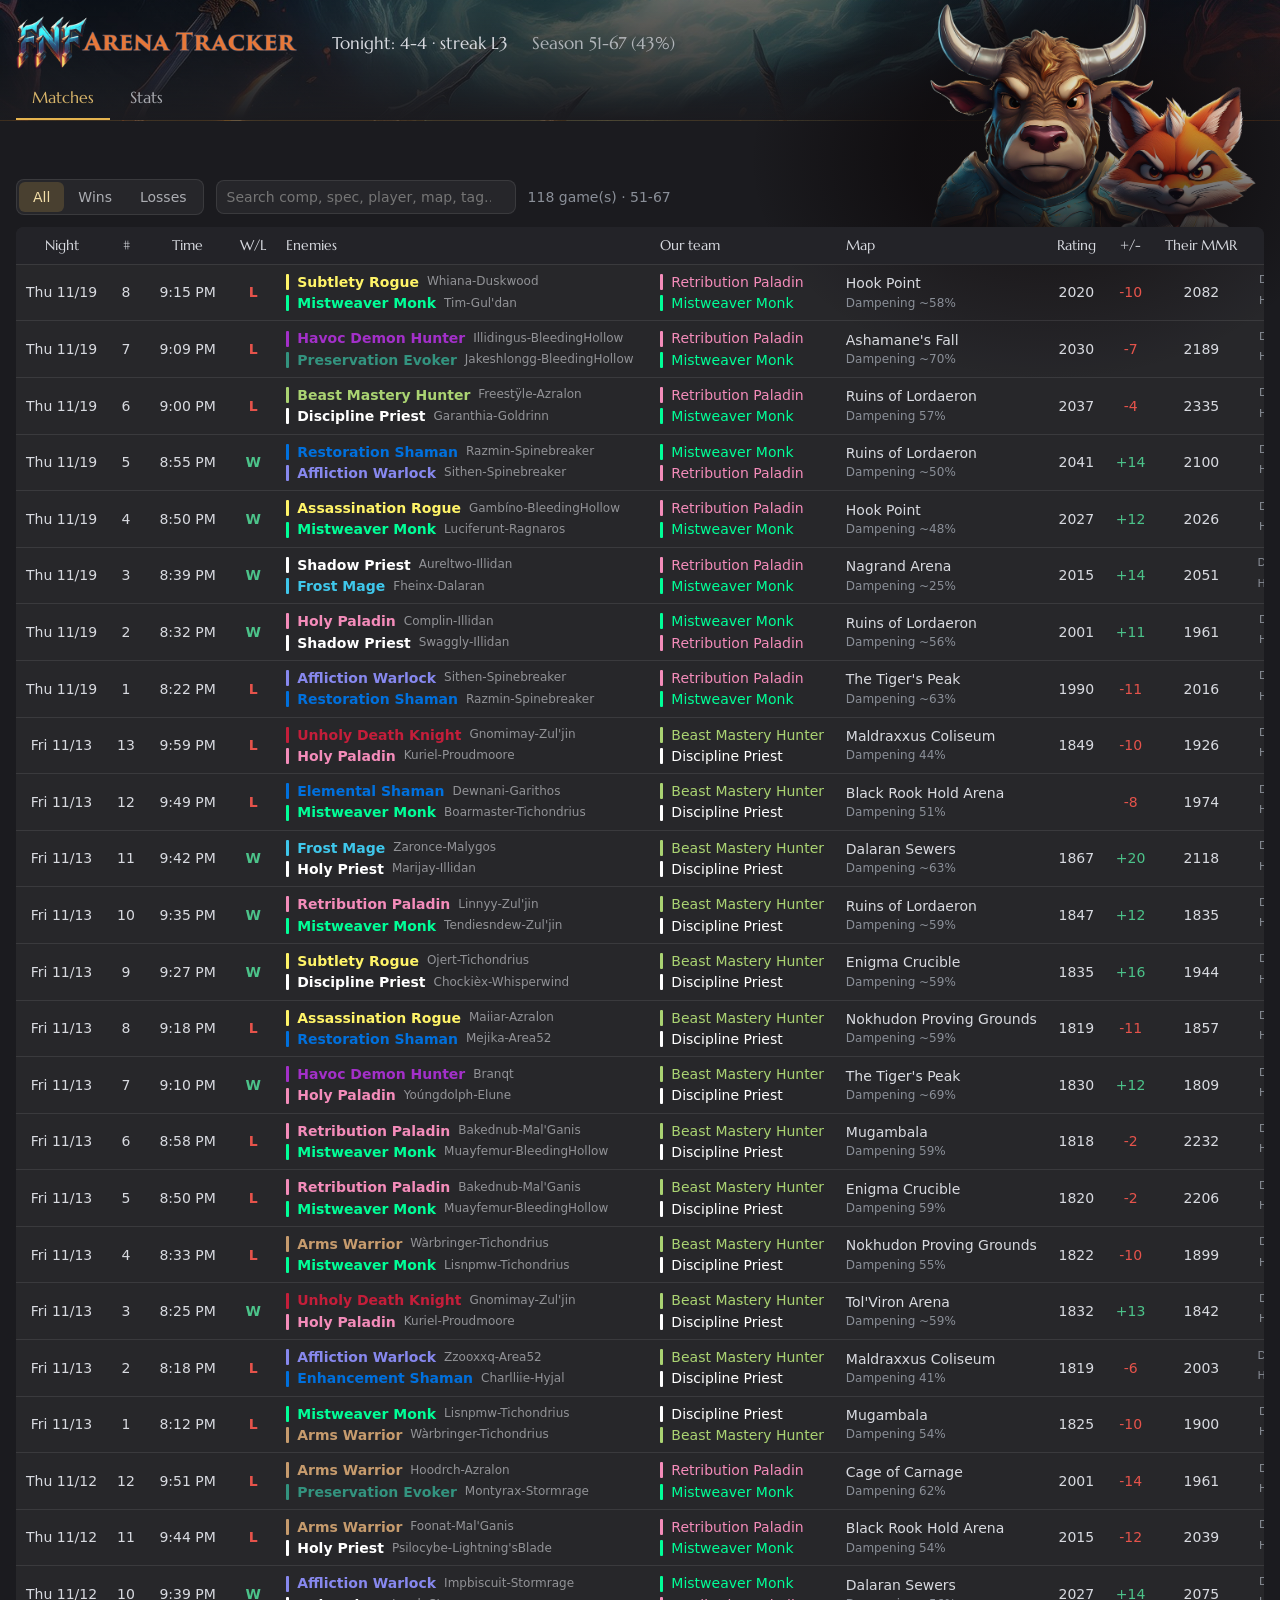
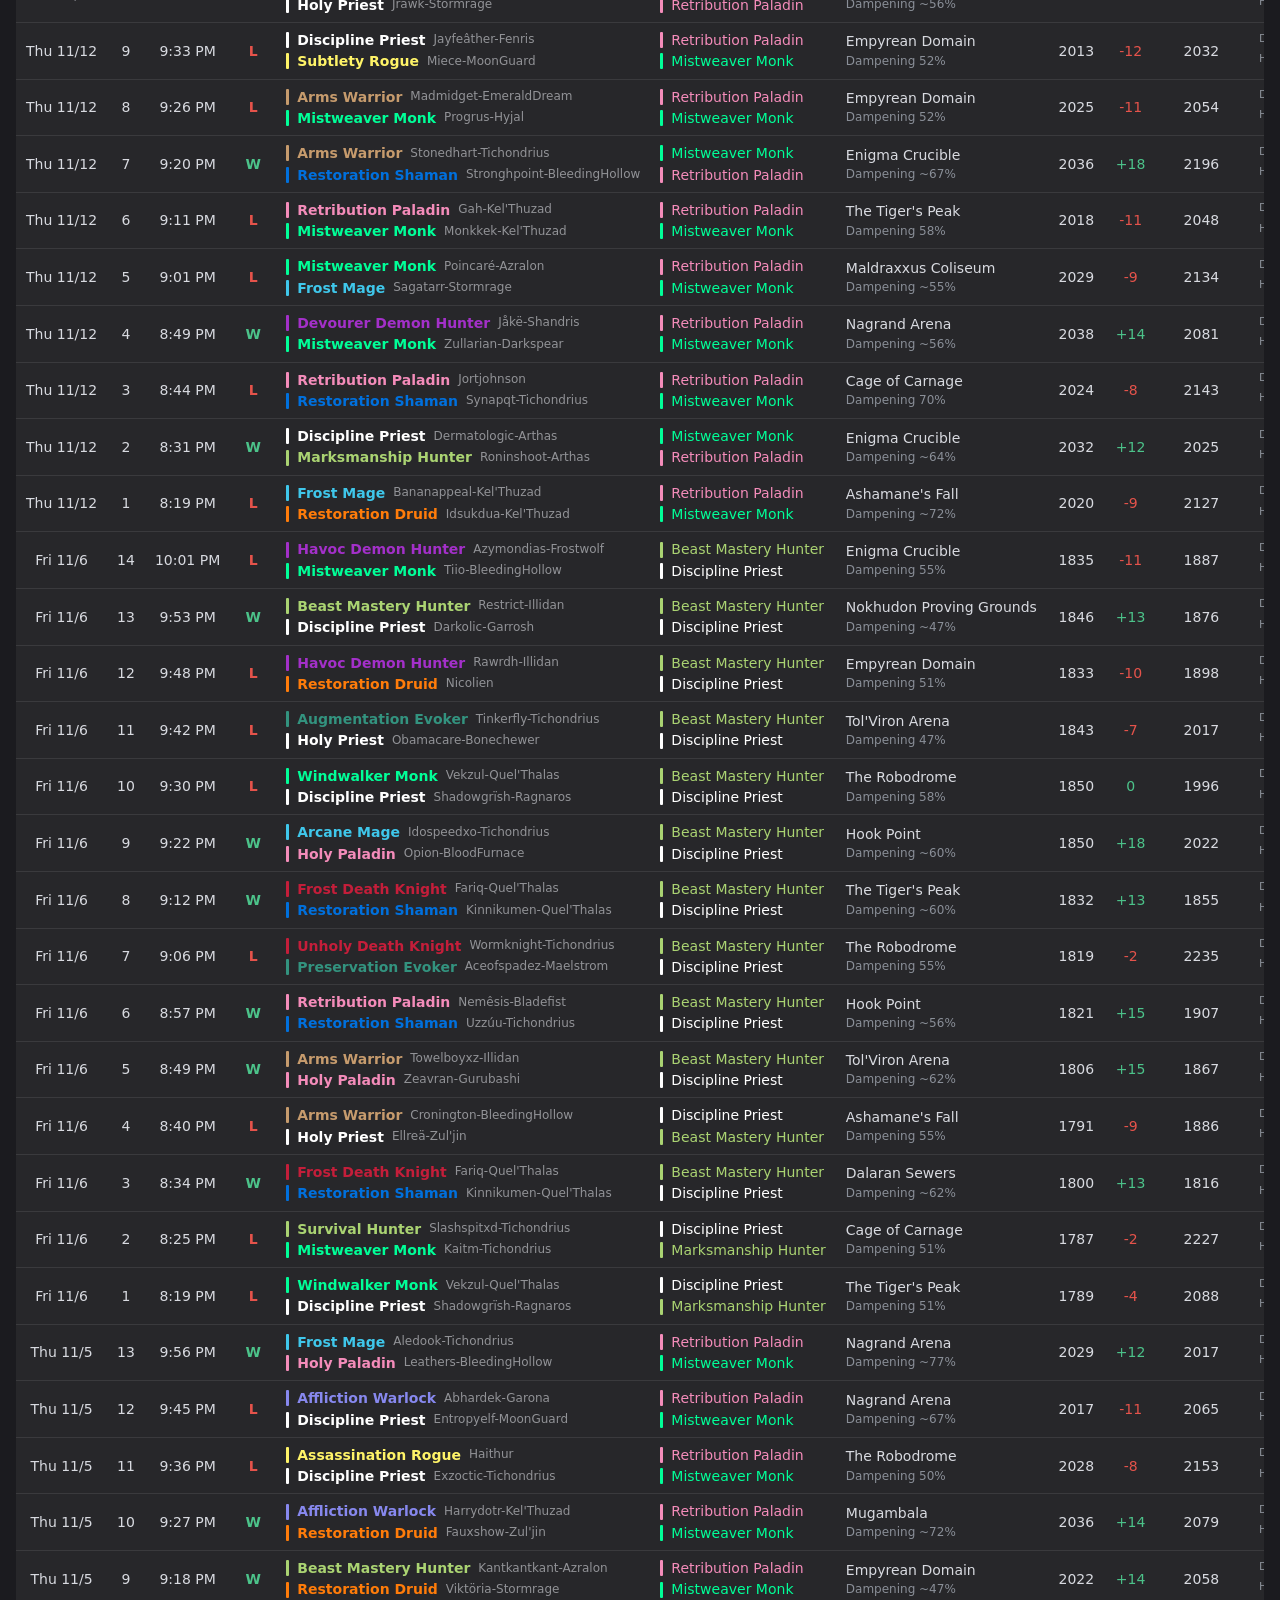
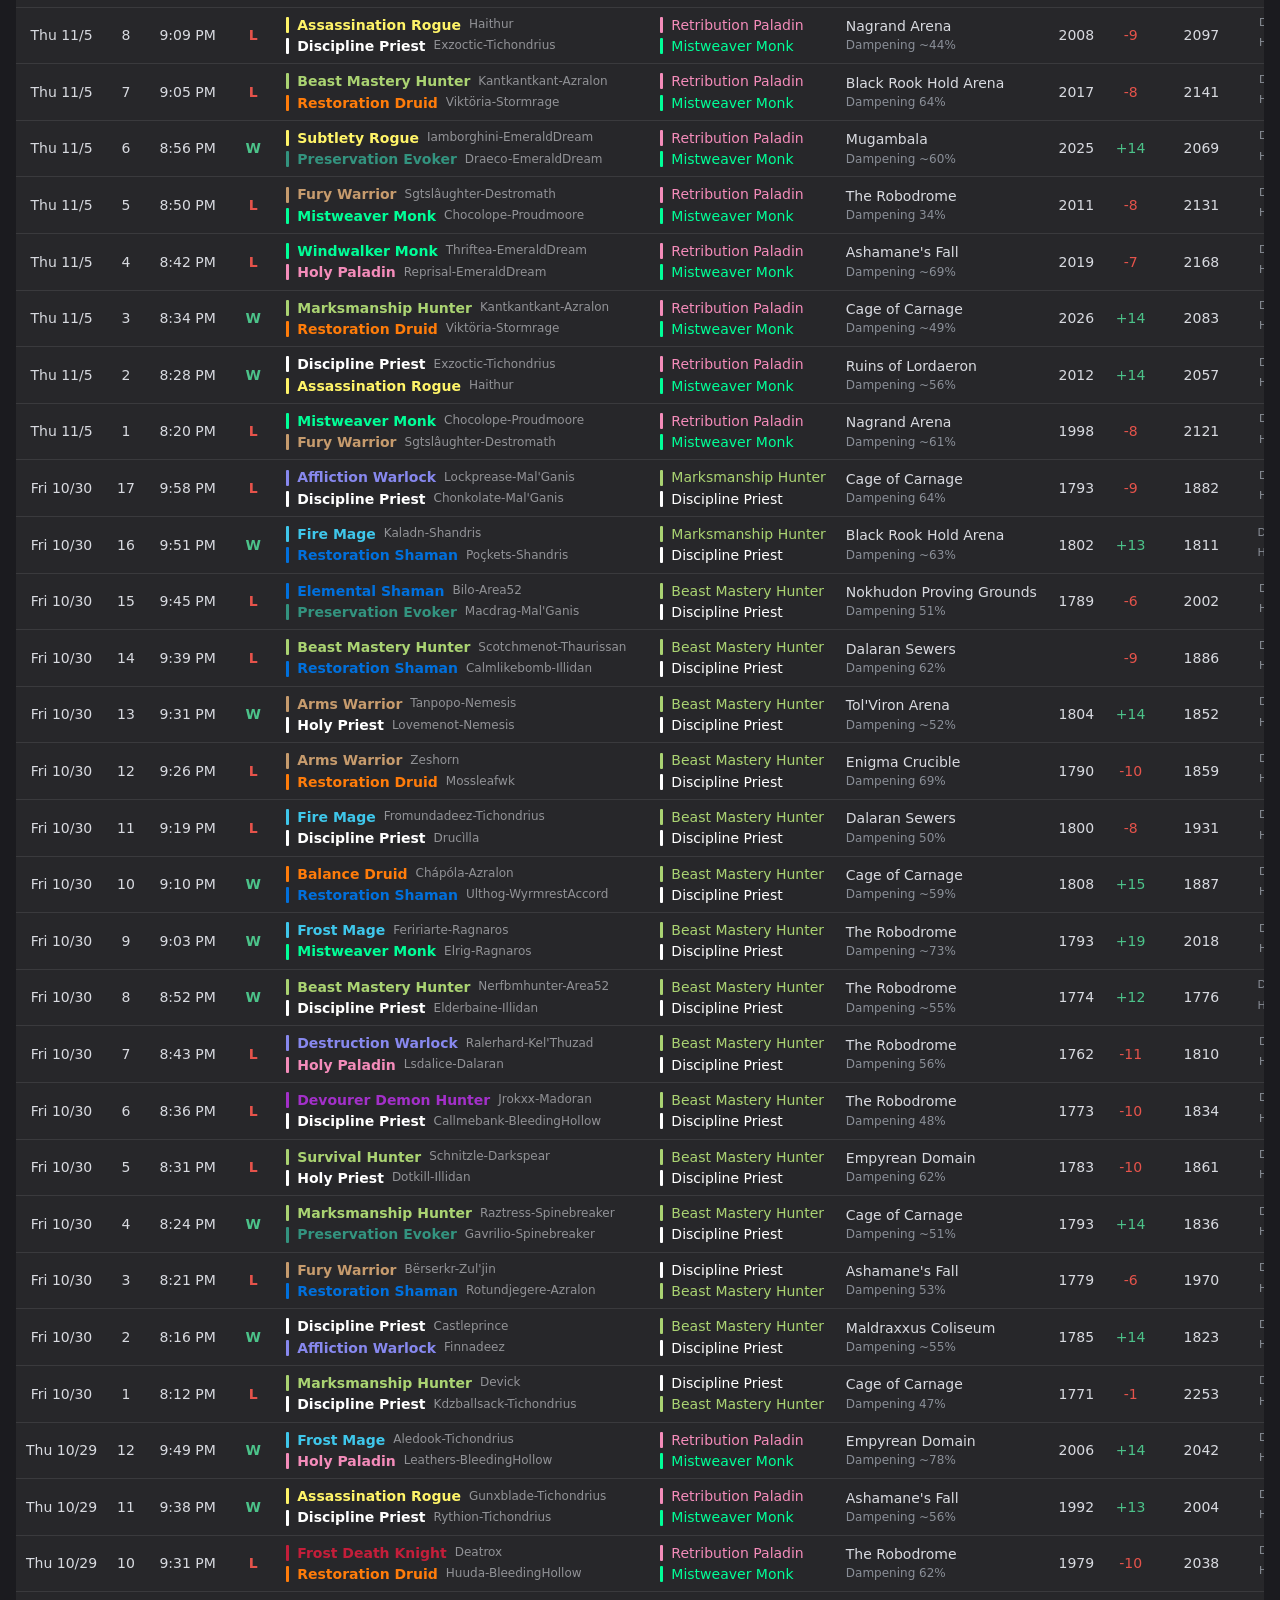
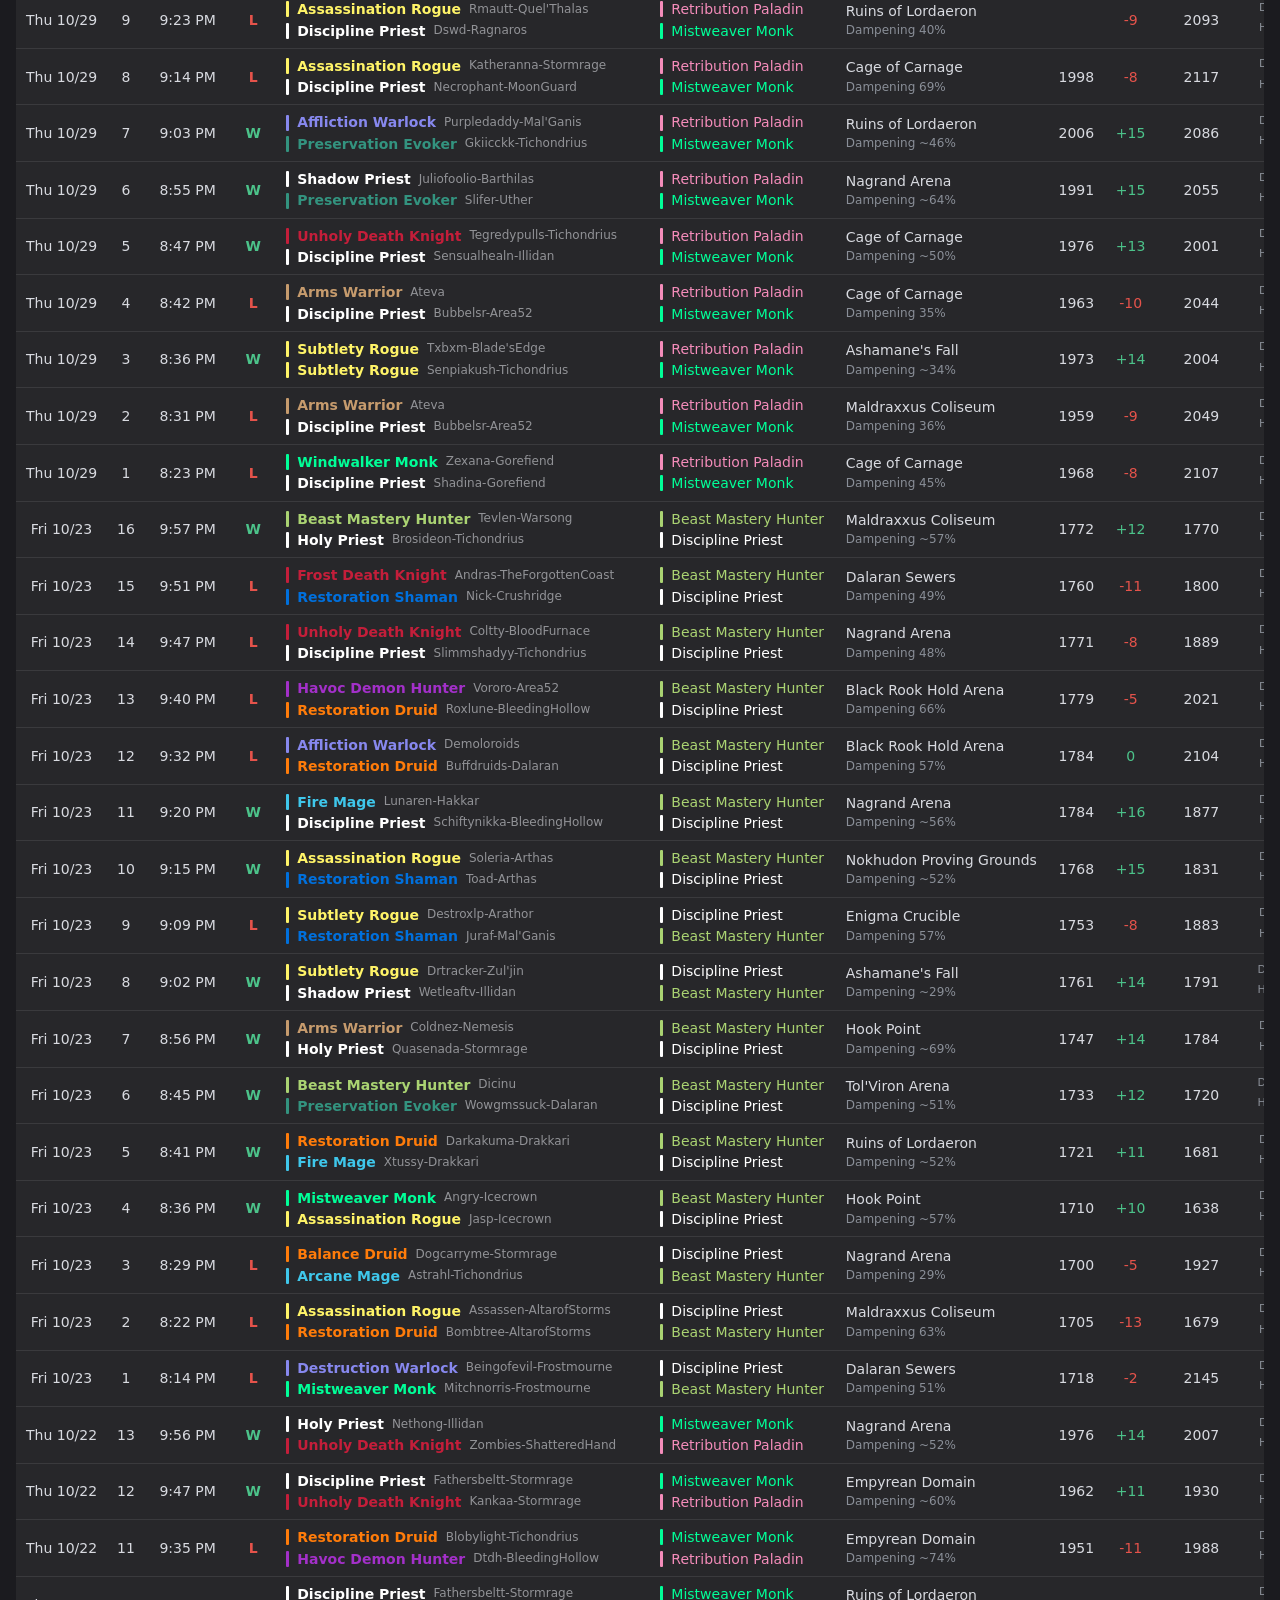
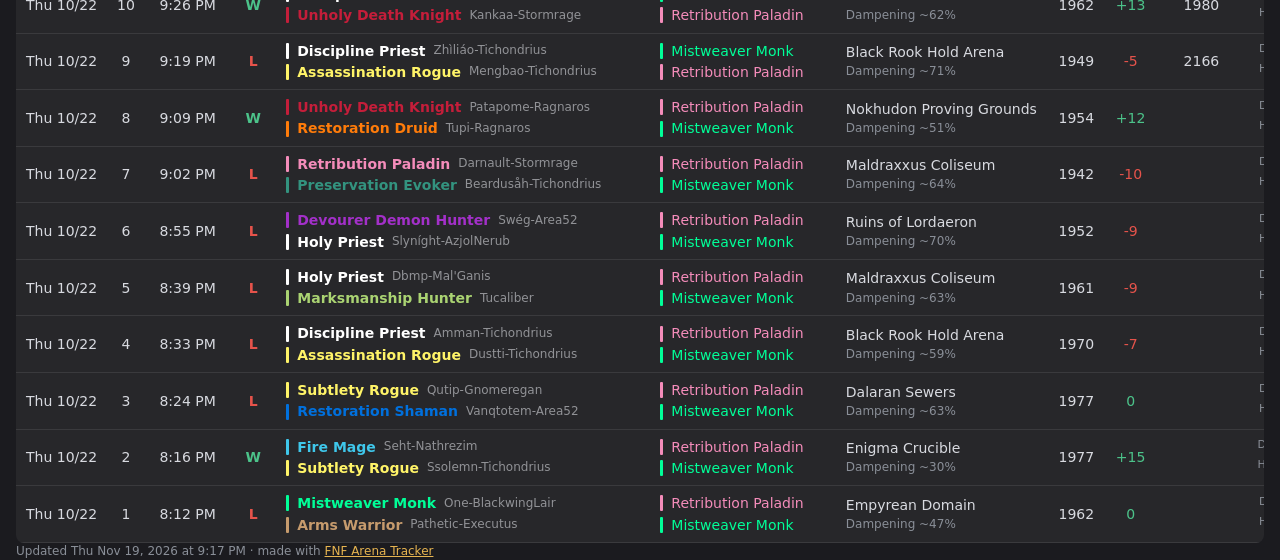
==== commit b5514f49: "Update site: 118 games (2026-11-19 21:17)" ====
--- a/index.html
+++ b/index.html
@@ -5,7 +5,7 @@
 <meta name="viewport" content="width=device-width, initial-scale=1">
 <title>Matches · FNF Arena Tracker</title>
 <meta name="description" content="2v2 arena games and stats from FNF Arena Tracker.">
-<meta name="fnf-version" content="df6c9ed135">
+<meta name="fnf-version" content="98be327f9c">
 <link rel="icon" href="favicon.ico">
 <link rel="stylesheet" href="site.css?v=836c73fcfd">
 </head>
@@ -14,8 +14,8 @@
   <div class="wrap banner-row">
     <a class="logo" href="index.html"><img src="assets/logo.png" alt="FNF Arena Tracker"></a>
     <div class="record">
-      <span class="session">Tonight: 4-2 &#183; streak L1</span>
-      <span class="overall">Season 51-65 (44%)</span>
+      <span class="session">Tonight: 4-4 &#183; streak L3</span>
+      <span class="overall">Season 51-67 (43%)</span>
     </div>
   </div>
   <nav class="wrap tabs"><a href="index.html" class="active" aria-current="page">Matches</a><a href="stats.html">Stats</a></nav>
@@ -29,7 +29,7 @@
     <button type="button" data-filter="l">Losses</button>
   </div>
   <input type="search" id="search" placeholder="Search comp, spec, player, map, tag…" aria-label="Search games">
-  <span class="count" id="count">116 game(s)</span>
+  <span class="count" id="count">118 game(s)</span>
 </div><div class="table-scroll">
 <table class="matches sortable" id="matches">
 <thead><tr>
@@ -38,7 +38,11 @@
   <th data-type="num" class="c">Rating</th><th data-type="num" class="c">+/-</th>
   <th data-type="num" class="c">Their MMR</th><th data-type="num" class="c">DPS/HPS</th><th data-type="num" class="c">Length</th>
 </tr></thead>
-<tbody><tr data-result="l" data-search="beast mastery hunter freest&#255;le-azralon discipline priest garanthia-goldrinn retribution paladin mistweaver monk ruins of lordaeron"><td class="c" data-sort="639307188560000000">Thu 11/19</td><td class="c">6</td><td class="c" data-sort="756560000000">9:00 PM</td><td class="c result loss">L</td><td><div class="chip"><i style="background:#AAD372"></i><b style="color:#AAD372">Beast Mastery Hunter</b><a class="name" href="https://check-pvp.fr/us/Azralon/Freest%C3%BFle" target="_blank" rel="noopener" title="Open on check-pvp.fr">Freest&#255;le-Azralon</a></div><div class="chip"><i style="background:#FFFFFF"></i><b style="color:#FFFFFF">Discipline Priest</b><a class="name" href="https://check-pvp.fr/us/Goldrinn/Garanthia" target="_blank" rel="noopener" title="Open on check-pvp.fr">Garanthia-Goldrinn</a></div></td><td class="ours"><div class="chip"><i style="background:#F48CBA"></i><b style="color:#F48CBA">Retribution Paladin</b></div><div class="chip"><i style="background:#00FF98"></i><b style="color:#00FF98">Mistweaver Monk</b></div></td><td>Ruins of Lordaeron<div class="damp">Dampening 57%</div></td><td class="c">2037</td><td class="c loss" data-sort="-4">-4</td><td class="c">2335</td><td class="c" data-sort="-22.35"><div class="output" title="Damage: us 9.06M (55.6k/s), them 11.67M (71.6k/s)
+<tbody><tr data-result="l" data-search="subtlety rogue whiana-duskwood mistweaver monk tim-gul&#39;dan retribution paladin mistweaver monk hook point"><td class="c" data-sort="639307197510000000">Thu 11/19</td><td class="c">8</td><td class="c" data-sort="765510000000">9:15 PM</td><td class="c result loss">L</td><td><div class="chip"><i style="background:#FFF468"></i><b style="color:#FFF468">Subtlety Rogue</b><a class="name" href="https://check-pvp.fr/us/Duskwood/Whiana" target="_blank" rel="noopener" title="Open on check-pvp.fr">Whiana-Duskwood</a></div><div class="chip"><i style="background:#00FF98"></i><b style="color:#00FF98">Mistweaver Monk</b><a class="name" href="https://check-pvp.fr/us/Gul%27dan/Tim" target="_blank" rel="noopener" title="Open on check-pvp.fr">Tim-Gul&#39;dan</a></div></td><td class="ours"><div class="chip"><i style="background:#F48CBA"></i><b style="color:#F48CBA">Retribution Paladin</b></div><div class="chip"><i style="background:#00FF98"></i><b style="color:#00FF98">Mistweaver Monk</b></div></td><td>Hook Point<div class="damp" title="~ = estimated from game length and healers: starts at 20% per healer in the match, +1% every 10 seconds. Otherwise read by the FNF addon when the match ended (it usually only gets a reading on losses).">Dampening ~58%</div></td><td class="c">2020</td><td class="c loss" data-sort="-10">-10</td><td class="c">2082</td><td class="c" data-sort="29.2"><div class="output" title="Damage: us 11.47M (65.6k/s), them 8.88M (50.8k/s)
+Healing: us 7.56M (43.2k/s), them 11.24M (64.2k/s)"><div class="gap"><span>DPS</span><b class="win">+29%</b></div><div class="gap"><span>HPS</span><b class="loss">-33%</b></div></div></td><td class="c" data-sort="175">2:55</td></tr>
+<tr data-result="l" data-search="havoc demon hunter illidingus-bleedinghollow preservation evoker jakeshlongg-bleedinghollow retribution paladin mistweaver monk ashamane&#39;s fall"><td class="c" data-sort="639307193610000000">Thu 11/19</td><td class="c">7</td><td class="c" data-sort="761610000000">9:09 PM</td><td class="c result loss">L</td><td><div class="chip"><i style="background:#A330C9"></i><b style="color:#A330C9">Havoc Demon Hunter</b><a class="name" href="https://check-pvp.fr/us/Bleeding%20Hollow/Illidingus" target="_blank" rel="noopener" title="Open on check-pvp.fr">Illidingus-BleedingHollow</a></div><div class="chip"><i style="background:#33937F"></i><b style="color:#33937F">Preservation Evoker</b><a class="name" href="https://check-pvp.fr/us/Bleeding%20Hollow/Jakeshlongg" target="_blank" rel="noopener" title="Open on check-pvp.fr">Jakeshlongg-BleedingHollow</a></div></td><td class="ours"><div class="chip"><i style="background:#F48CBA"></i><b style="color:#F48CBA">Retribution Paladin</b></div><div class="chip"><i style="background:#00FF98"></i><b style="color:#00FF98">Mistweaver Monk</b></div></td><td>Ashamane&#39;s Fall<div class="damp" title="~ = estimated from game length and healers: starts at 20% per healer in the match, +1% every 10 seconds. Otherwise read by the FNF addon when the match ended (it usually only gets a reading on losses).">Dampening ~70%</div></td><td class="c">2030</td><td class="c loss" data-sort="-7">-7</td><td class="c">2189</td><td class="c" data-sort="-10.84"><div class="output" title="Damage: us 18.66M (62.8k/s), them 20.93M (70.5k/s)
+Healing: us 19.23M (64.7k/s), them 18.61M (62.6k/s)"><div class="gap"><span>DPS</span><b class="loss">-11%</b></div><div class="gap"><span>HPS</span><b class="win">+3%</b></div></div></td><td class="c" data-sort="297">4:57</td></tr>
+<tr data-result="l" data-search="beast mastery hunter freest&#255;le-azralon discipline priest garanthia-goldrinn retribution paladin mistweaver monk ruins of lordaeron"><td class="c" data-sort="639307188560000000">Thu 11/19</td><td class="c">6</td><td class="c" data-sort="756560000000">9:00 PM</td><td class="c result loss">L</td><td><div class="chip"><i style="background:#AAD372"></i><b style="color:#AAD372">Beast Mastery Hunter</b><a class="name" href="https://check-pvp.fr/us/Azralon/Freest%C3%BFle" target="_blank" rel="noopener" title="Open on check-pvp.fr">Freest&#255;le-Azralon</a></div><div class="chip"><i style="background:#FFFFFF"></i><b style="color:#FFFFFF">Discipline Priest</b><a class="name" href="https://check-pvp.fr/us/Goldrinn/Garanthia" target="_blank" rel="noopener" title="Open on check-pvp.fr">Garanthia-Goldrinn</a></div></td><td class="ours"><div class="chip"><i style="background:#F48CBA"></i><b style="color:#F48CBA">Retribution Paladin</b></div><div class="chip"><i style="background:#00FF98"></i><b style="color:#00FF98">Mistweaver Monk</b></div></td><td>Ruins of Lordaeron<div class="damp">Dampening 57%</div></td><td class="c">2037</td><td class="c loss" data-sort="-4">-4</td><td class="c">2335</td><td class="c" data-sort="-22.35"><div class="output" title="Damage: us 9.06M (55.6k/s), them 11.67M (71.6k/s)
 Healing: us 9.42M (57.8k/s), them 9.11M (55.9k/s)"><div class="gap"><span>DPS</span><b class="loss">-22%</b></div><div class="gap"><span>HPS</span><b class="win">+3%</b></div></div></td><td class="c" data-sort="163">2:43</td></tr>
 <tr data-result="w" data-search="restoration shaman razmin-spinebreaker affliction warlock sithen-spinebreaker mistweaver monk retribution paladin ruins of lordaeron"><td class="c" data-sort="639307185430000000">Thu 11/19</td><td class="c">5</td><td class="c" data-sort="753430000000">8:55 PM</td><td class="c result win">W</td><td><div class="chip"><i style="background:#0070DD"></i><b style="color:#0070DD">Restoration Shaman</b><a class="name" href="https://check-pvp.fr/us/Spinebreaker/Razmin" target="_blank" rel="noopener" title="Open on check-pvp.fr">Razmin-Spinebreaker</a></div><div class="chip"><i style="background:#8788EE"></i><b style="color:#8788EE">Affliction Warlock</b><a class="name" href="https://check-pvp.fr/us/Spinebreaker/Sithen" target="_blank" rel="noopener" title="Open on check-pvp.fr">Sithen-Spinebreaker</a></div></td><td class="ours"><div class="chip"><i style="background:#00FF98"></i><b style="color:#00FF98">Mistweaver Monk</b></div><div class="chip"><i style="background:#F48CBA"></i><b style="color:#F48CBA">Retribution Paladin</b></div></td><td>Ruins of Lordaeron<div class="damp" title="~ = estimated from game length and healers: starts at 20% per healer in the match, +1% every 10 seconds. Otherwise read by the FNF addon when the match ended (it usually only gets a reading on losses).">Dampening ~50%</div></td><td class="c">2041</td><td class="c win" data-sort="14">+14</td><td class="c">2100</td><td class="c" data-sort="-4.33"><div class="output" title="Damage: us 6.88M (68.8k/s), them 7.19M (71.9k/s)
 Healing: us 7.10M (71k/s), them 5.65M (56.5k/s)"><div class="gap"><span>DPS</span><b class="loss">-4%</b></div><div class="gap"><span>HPS</span><b class="win">+26%</b></div></div></td><td class="c" data-sort="100">1:40</td></tr>
@@ -279,7 +283,7 @@
 </tbody></table></div>
 </main>
 <footer class="wrap">
-  Updated Thu Nov 19, 2026 at 9:01 PM ·
+  Updated Thu Nov 19, 2026 at 9:17 PM ·
   made with <a href="https://github.com/Hooee71/FNFTracker">FNF Arena Tracker</a>
 </footer>
 <script src="site.js?v=b75080e6bc"></script>
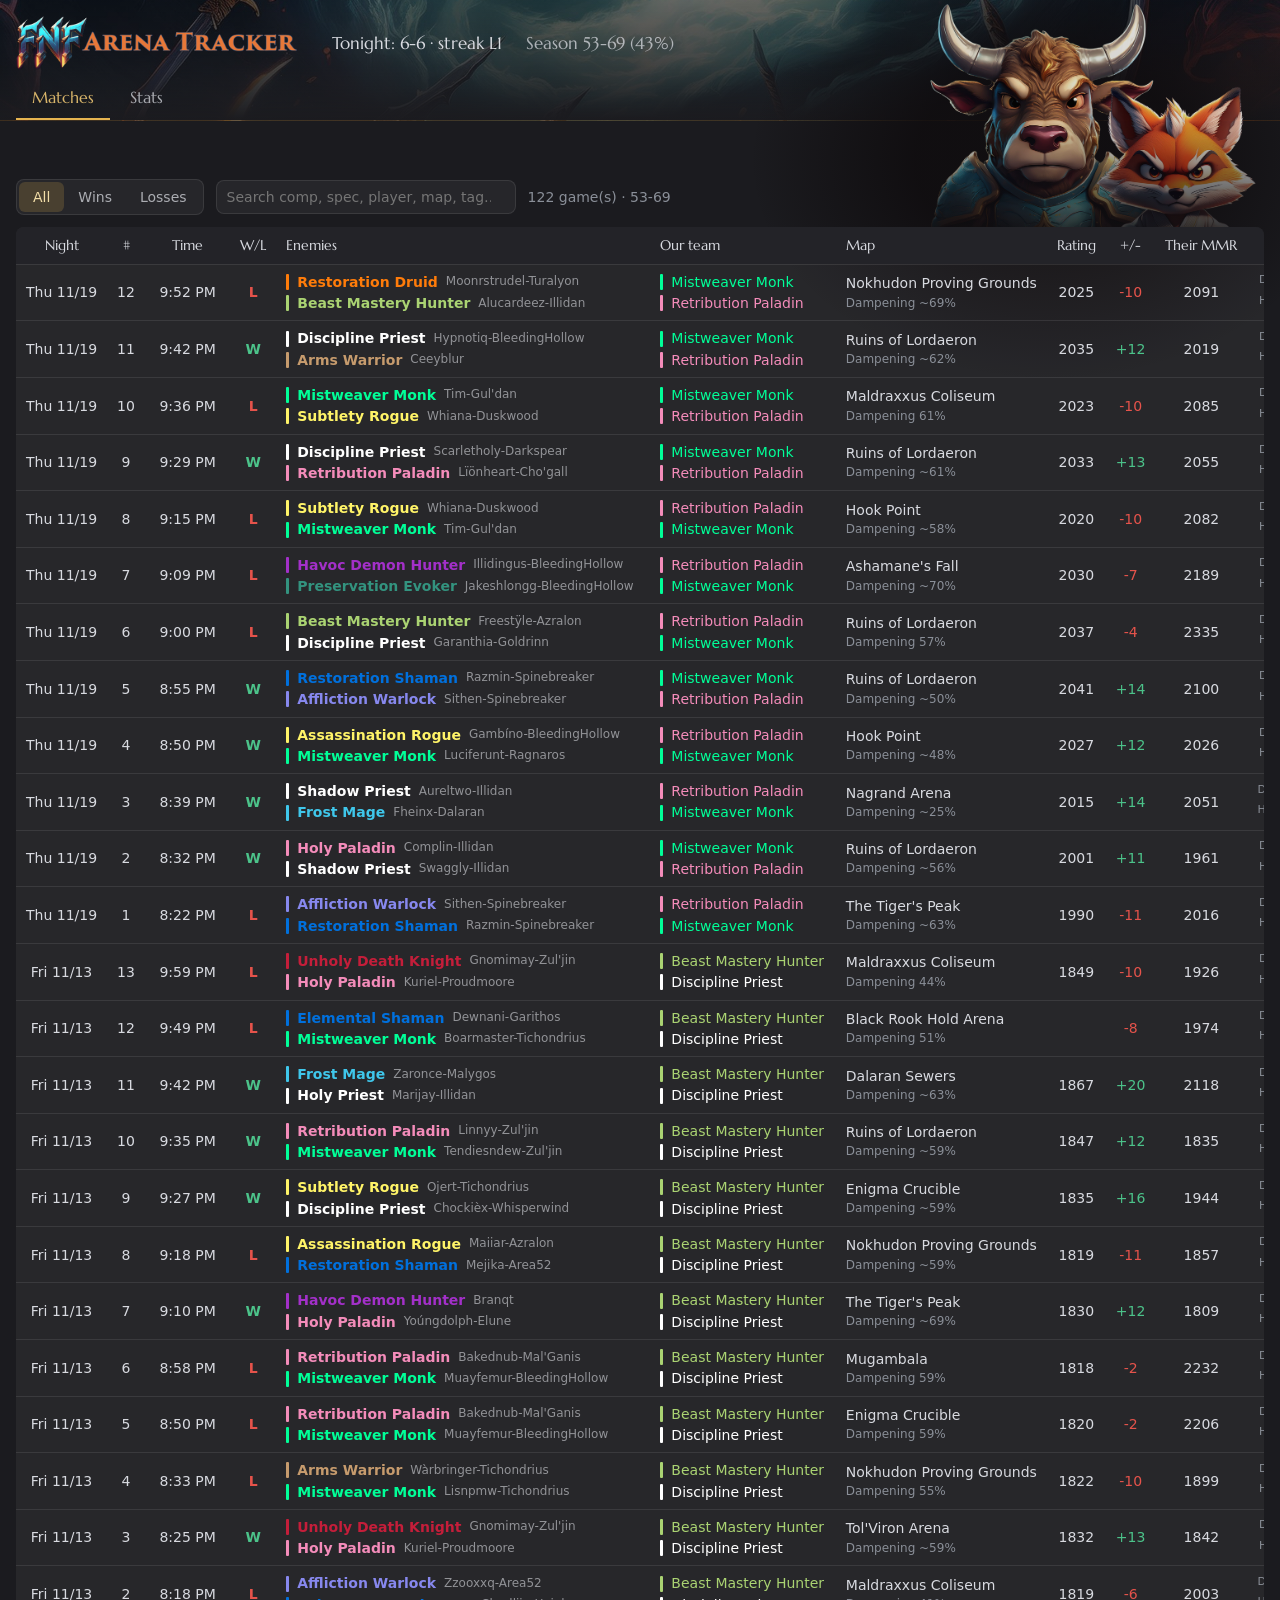
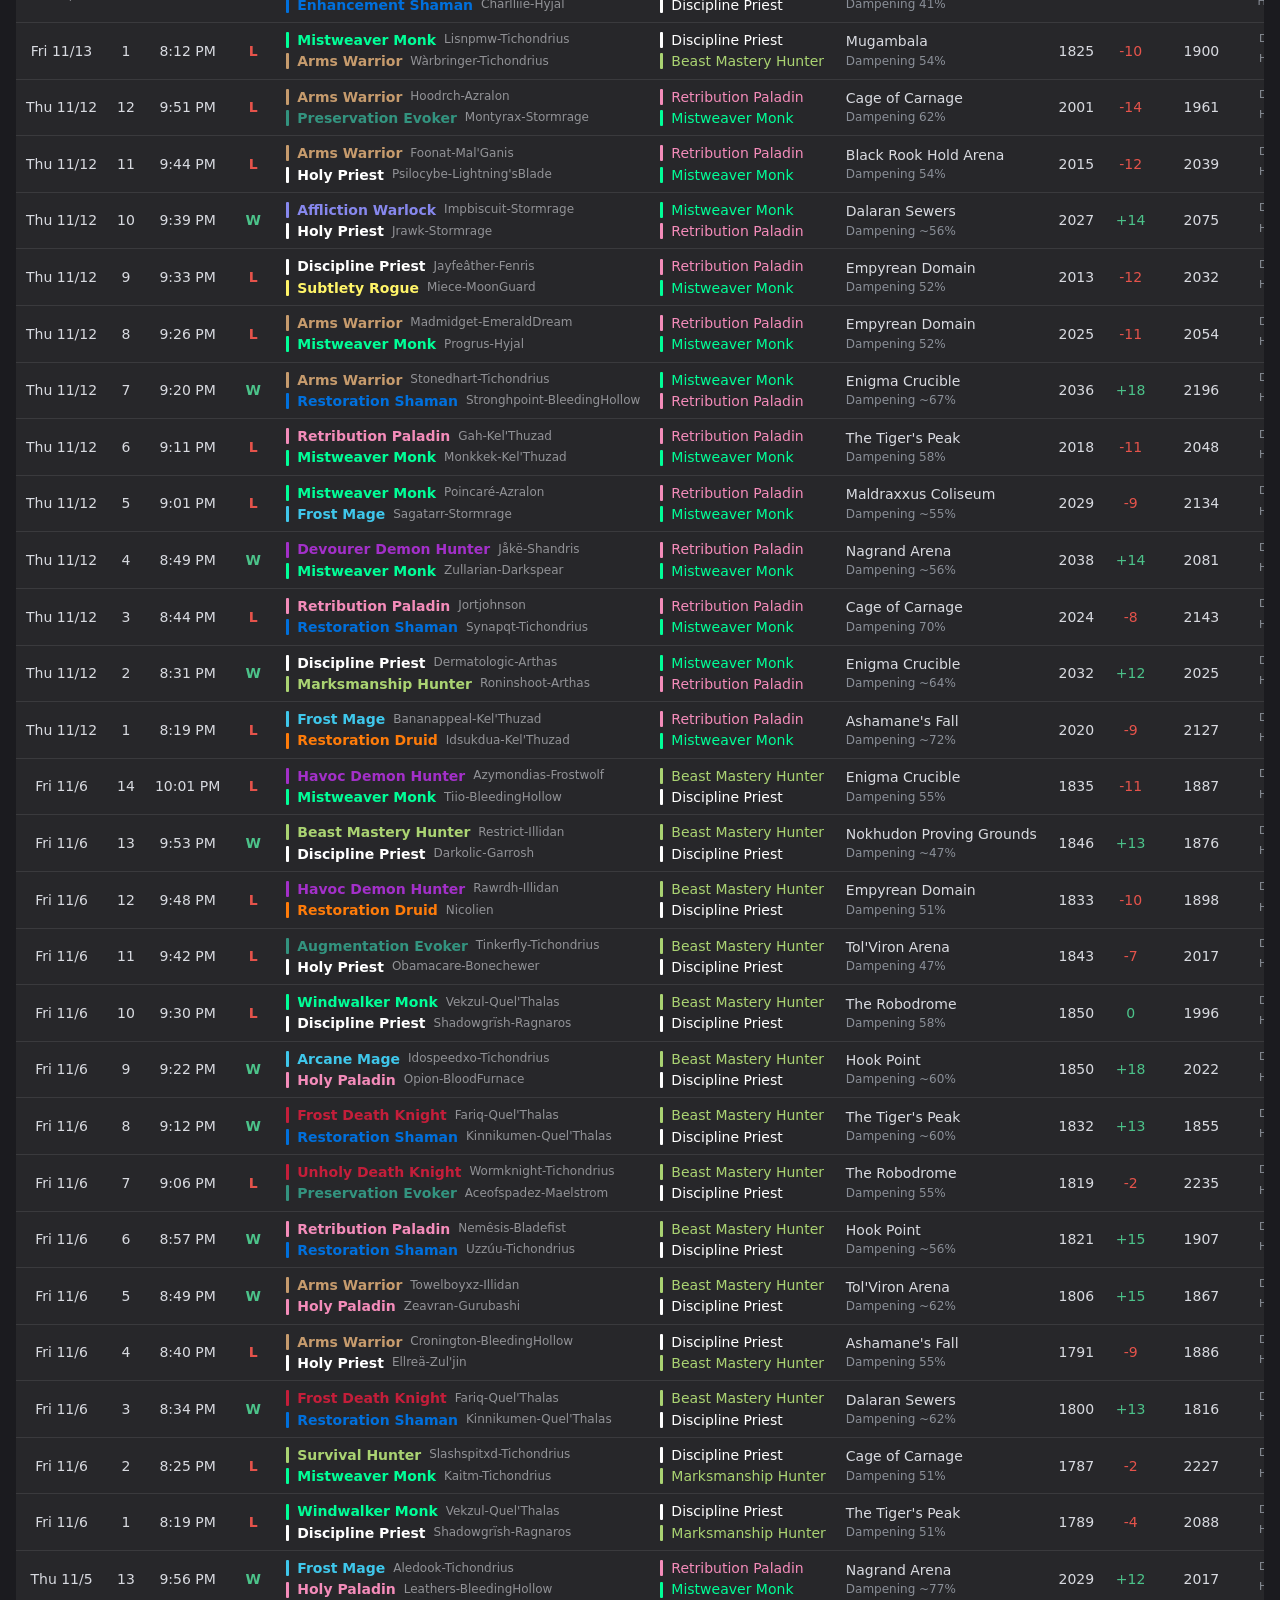
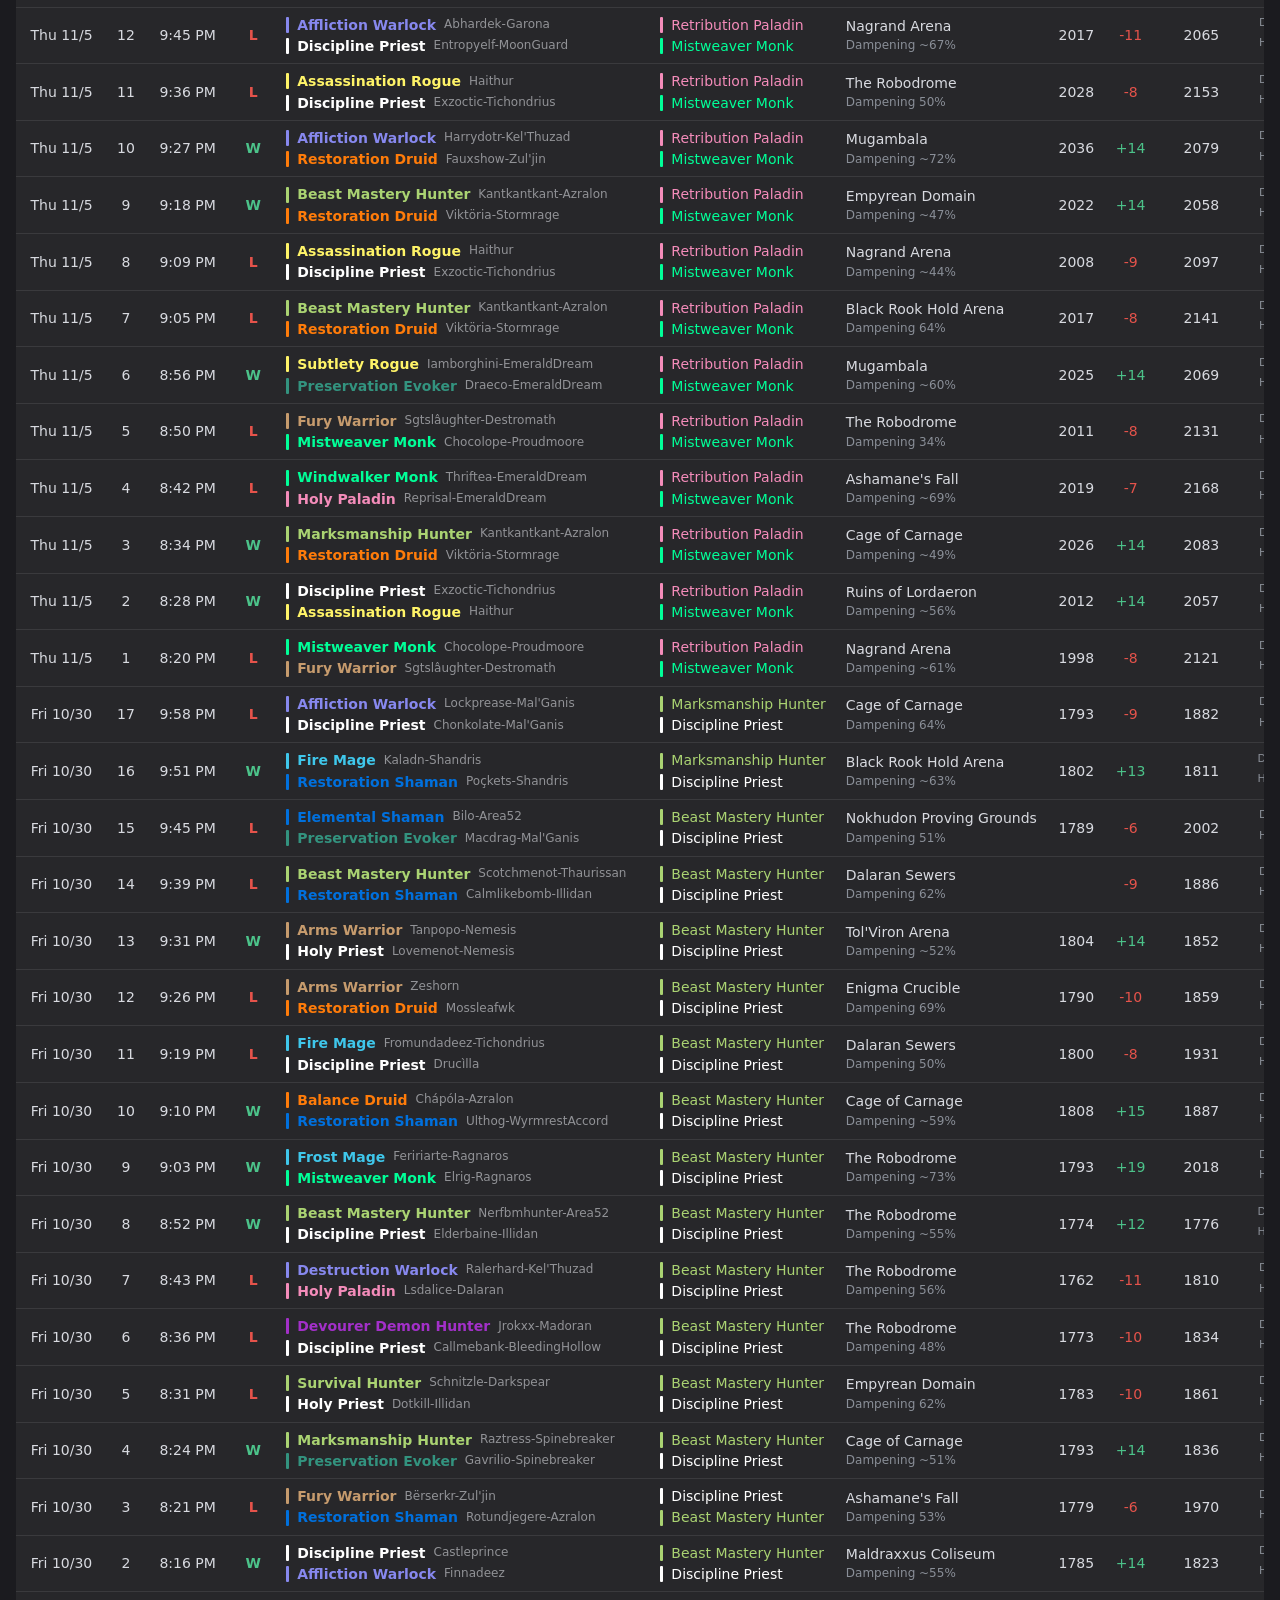
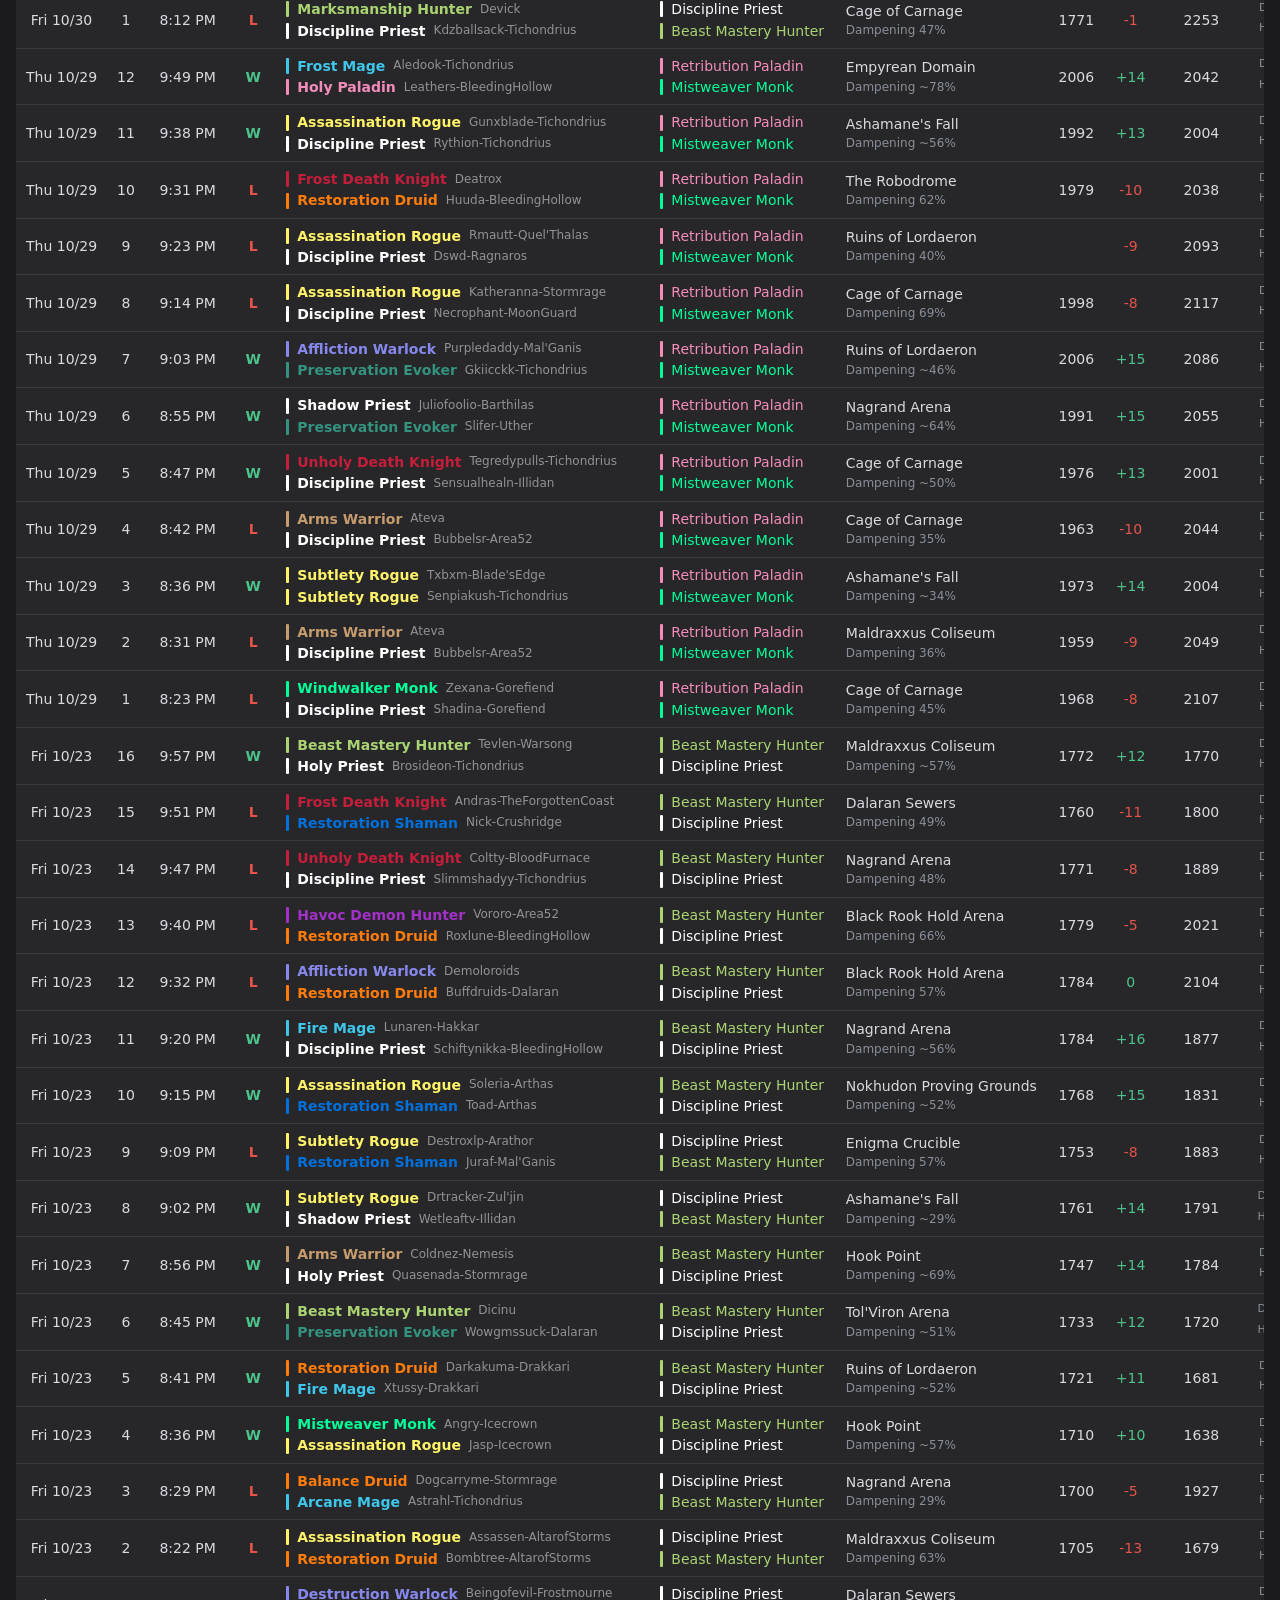
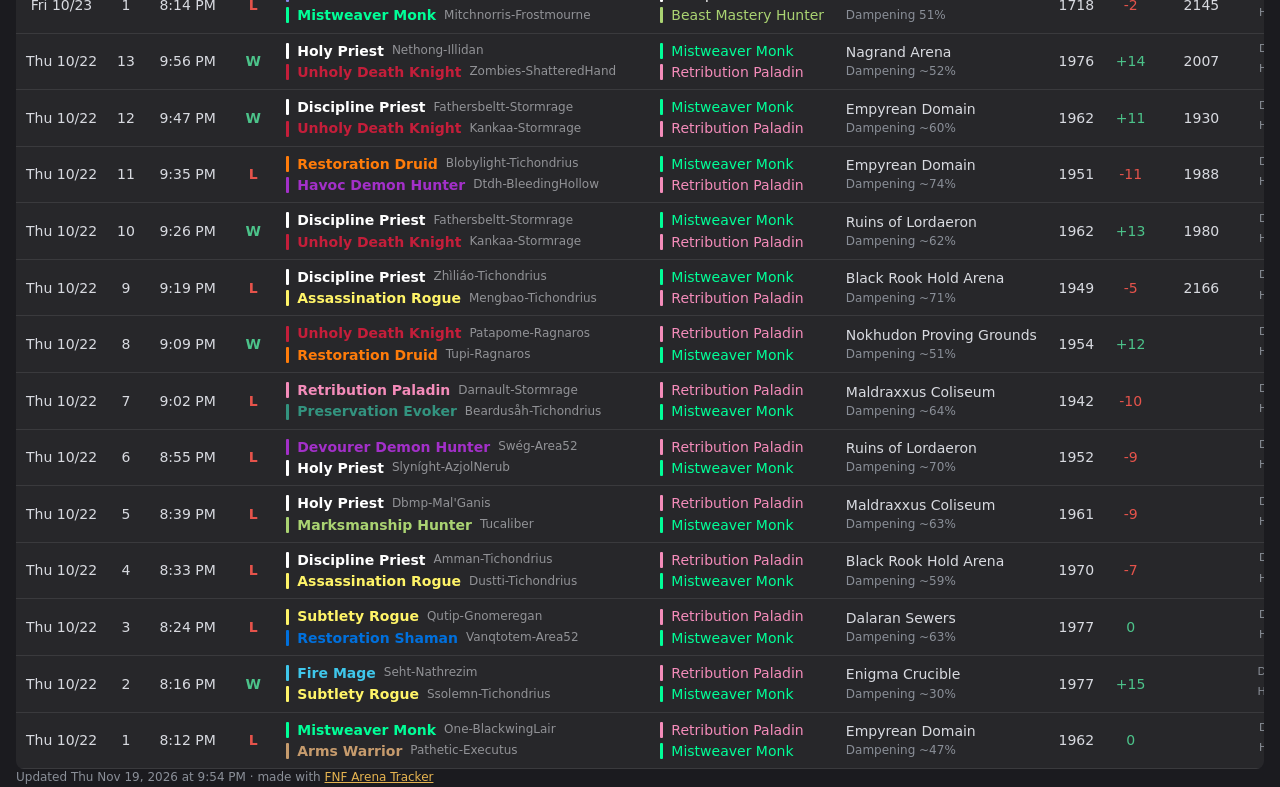
==== commit d343b5df: "Update site: 122 games (2026-11-19 21:54)" ====
--- a/index.html
+++ b/index.html
@@ -5,7 +5,7 @@
 <meta name="viewport" content="width=device-width, initial-scale=1">
 <title>Matches · FNF Arena Tracker</title>
 <meta name="description" content="2v2 arena games and stats from FNF Arena Tracker.">
-<meta name="fnf-version" content="98be327f9c">
+<meta name="fnf-version" content="b9c20e7884">
 <link rel="icon" href="favicon.ico">
 <link rel="stylesheet" href="site.css?v=836c73fcfd">
 </head>
@@ -14,8 +14,8 @@
   <div class="wrap banner-row">
     <a class="logo" href="index.html"><img src="assets/logo.png" alt="FNF Arena Tracker"></a>
     <div class="record">
-      <span class="session">Tonight: 4-4 &#183; streak L3</span>
-      <span class="overall">Season 51-67 (43%)</span>
+      <span class="session">Tonight: 6-6 &#183; streak L1</span>
+      <span class="overall">Season 53-69 (43%)</span>
     </div>
   </div>
   <nav class="wrap tabs"><a href="index.html" class="active" aria-current="page">Matches</a><a href="stats.html">Stats</a></nav>
@@ -29,7 +29,7 @@
     <button type="button" data-filter="l">Losses</button>
   </div>
   <input type="search" id="search" placeholder="Search comp, spec, player, map, tag…" aria-label="Search games">
-  <span class="count" id="count">118 game(s)</span>
+  <span class="count" id="count">122 game(s)</span>
 </div><div class="table-scroll">
 <table class="matches sortable" id="matches">
 <thead><tr>
@@ -38,7 +38,15 @@
   <th data-type="num" class="c">Rating</th><th data-type="num" class="c">+/-</th>
   <th data-type="num" class="c">Their MMR</th><th data-type="num" class="c">DPS/HPS</th><th data-type="num" class="c">Length</th>
 </tr></thead>
-<tbody><tr data-result="l" data-search="subtlety rogue whiana-duskwood mistweaver monk tim-gul&#39;dan retribution paladin mistweaver monk hook point"><td class="c" data-sort="639307197510000000">Thu 11/19</td><td class="c">8</td><td class="c" data-sort="765510000000">9:15 PM</td><td class="c result loss">L</td><td><div class="chip"><i style="background:#FFF468"></i><b style="color:#FFF468">Subtlety Rogue</b><a class="name" href="https://check-pvp.fr/us/Duskwood/Whiana" target="_blank" rel="noopener" title="Open on check-pvp.fr">Whiana-Duskwood</a></div><div class="chip"><i style="background:#00FF98"></i><b style="color:#00FF98">Mistweaver Monk</b><a class="name" href="https://check-pvp.fr/us/Gul%27dan/Tim" target="_blank" rel="noopener" title="Open on check-pvp.fr">Tim-Gul&#39;dan</a></div></td><td class="ours"><div class="chip"><i style="background:#F48CBA"></i><b style="color:#F48CBA">Retribution Paladin</b></div><div class="chip"><i style="background:#00FF98"></i><b style="color:#00FF98">Mistweaver Monk</b></div></td><td>Hook Point<div class="damp" title="~ = estimated from game length and healers: starts at 20% per healer in the match, +1% every 10 seconds. Otherwise read by the FNF addon when the match ended (it usually only gets a reading on losses).">Dampening ~58%</div></td><td class="c">2020</td><td class="c loss" data-sort="-10">-10</td><td class="c">2082</td><td class="c" data-sort="29.2"><div class="output" title="Damage: us 11.47M (65.6k/s), them 8.88M (50.8k/s)
+<tbody><tr data-result="l" data-search="restoration druid moonrstrudel-turalyon beast mastery hunter alucardeez-illidan mistweaver monk retribution paladin nokhudon proving grounds"><td class="c" data-sort="639307219740000000">Thu 11/19</td><td class="c">12</td><td class="c" data-sort="787740000000">9:52 PM</td><td class="c result loss">L</td><td><div class="chip"><i style="background:#FF7C0A"></i><b style="color:#FF7C0A">Restoration Druid</b><a class="name" href="https://check-pvp.fr/us/Turalyon/Moonrstrudel" target="_blank" rel="noopener" title="Open on check-pvp.fr">Moonrstrudel-Turalyon</a></div><div class="chip"><i style="background:#AAD372"></i><b style="color:#AAD372">Beast Mastery Hunter</b><a class="name" href="https://check-pvp.fr/us/Illidan/Alucardeez" target="_blank" rel="noopener" title="Open on check-pvp.fr">Alucardeez-Illidan</a></div></td><td class="ours"><div class="chip"><i style="background:#00FF98"></i><b style="color:#00FF98">Mistweaver Monk</b></div><div class="chip"><i style="background:#F48CBA"></i><b style="color:#F48CBA">Retribution Paladin</b></div></td><td>Nokhudon Proving Grounds<div class="damp" title="~ = estimated from game length and healers: starts at 20% per healer in the match, +1% every 10 seconds. Otherwise read by the FNF addon when the match ended (it usually only gets a reading on losses).">Dampening ~69%</div></td><td class="c">2025</td><td class="c loss" data-sort="-10">-10</td><td class="c">2091</td><td class="c" data-sort="41.04"><div class="output" title="Damage: us 19.88M (68.8k/s), them 14.10M (48.8k/s)
+Healing: us 12.89M (44.6k/s), them 19.08M (66k/s)"><div class="gap"><span>DPS</span><b class="win">+41%</b></div><div class="gap"><span>HPS</span><b class="loss">-32%</b></div></div></td><td class="c" data-sort="289">4:49</td></tr>
+<tr data-result="w" data-search="discipline priest hypnotiq-bleedinghollow arms warrior ceeyblur mistweaver monk retribution paladin ruins of lordaeron"><td class="c" data-sort="639307213660000000">Thu 11/19</td><td class="c">11</td><td class="c" data-sort="781660000000">9:42 PM</td><td class="c result win">W</td><td><div class="chip"><i style="background:#FFFFFF"></i><b style="color:#FFFFFF">Discipline Priest</b><a class="name" href="https://check-pvp.fr/us/Bleeding%20Hollow/Hypnotiq" target="_blank" rel="noopener" title="Open on check-pvp.fr">Hypnotiq-BleedingHollow</a></div><div class="chip"><i style="background:#C69B6D"></i><b style="color:#C69B6D">Arms Warrior</b><a class="name" href="https://check-pvp.fr/us/Sargeras/Ceeyblur" target="_blank" rel="noopener" title="Open on check-pvp.fr">Ceeyblur</a></div></td><td class="ours"><div class="chip"><i style="background:#00FF98"></i><b style="color:#00FF98">Mistweaver Monk</b></div><div class="chip"><i style="background:#F48CBA"></i><b style="color:#F48CBA">Retribution Paladin</b></div></td><td>Ruins of Lordaeron<div class="damp" title="~ = estimated from game length and healers: starts at 20% per healer in the match, +1% every 10 seconds. Otherwise read by the FNF addon when the match ended (it usually only gets a reading on losses).">Dampening ~62%</div></td><td class="c">2035</td><td class="c win" data-sort="12">+12</td><td class="c">2019</td><td class="c" data-sort="-31.04"><div class="output" title="Damage: us 13.09M (60.1k/s), them 18.98M (87.1k/s)
+Healing: us 18.25M (83.7k/s), them 10.92M (50.1k/s)"><div class="gap"><span>DPS</span><b class="loss">-31%</b></div><div class="gap"><span>HPS</span><b class="win">+67%</b></div></div></td><td class="c" data-sort="218">3:38</td></tr>
+<tr data-result="l" data-search="mistweaver monk tim-gul&#39;dan subtlety rogue whiana-duskwood mistweaver monk retribution paladin maldraxxus coliseum"><td class="c" data-sort="639307209690000000">Thu 11/19</td><td class="c">10</td><td class="c" data-sort="777690000000">9:36 PM</td><td class="c result loss">L</td><td><div class="chip"><i style="background:#00FF98"></i><b style="color:#00FF98">Mistweaver Monk</b><a class="name" href="https://check-pvp.fr/us/Gul%27dan/Tim" target="_blank" rel="noopener" title="Open on check-pvp.fr">Tim-Gul&#39;dan</a></div><div class="chip"><i style="background:#FFF468"></i><b style="color:#FFF468">Subtlety Rogue</b><a class="name" href="https://check-pvp.fr/us/Duskwood/Whiana" target="_blank" rel="noopener" title="Open on check-pvp.fr">Whiana-Duskwood</a></div></td><td class="ours"><div class="chip"><i style="background:#00FF98"></i><b style="color:#00FF98">Mistweaver Monk</b></div><div class="chip"><i style="background:#F48CBA"></i><b style="color:#F48CBA">Retribution Paladin</b></div></td><td>Maldraxxus Coliseum<div class="damp">Dampening 61%</div></td><td class="c">2023</td><td class="c loss" data-sort="-10">-10</td><td class="c">2085</td><td class="c" data-sort="-7.06"><div class="output" title="Damage: us 10.69M (52.9k/s), them 11.50M (56.9k/s)
+Healing: us 9.31M (46.1k/s), them 10.63M (52.6k/s)"><div class="gap"><span>DPS</span><b class="loss">-7%</b></div><div class="gap"><span>HPS</span><b class="loss">-12%</b></div></div></td><td class="c" data-sort="202">3:22</td></tr>
+<tr data-result="w" data-search="discipline priest scarletholy-darkspear retribution paladin l&#239;&#246;nheart-cho&#39;gall mistweaver monk retribution paladin ruins of lordaeron"><td class="c" data-sort="639307205460000000">Thu 11/19</td><td class="c">9</td><td class="c" data-sort="773460000000">9:29 PM</td><td class="c result win">W</td><td><div class="chip"><i style="background:#FFFFFF"></i><b style="color:#FFFFFF">Discipline Priest</b><a class="name" href="https://check-pvp.fr/us/Darkspear/Scarletholy" target="_blank" rel="noopener" title="Open on check-pvp.fr">Scarletholy-Darkspear</a></div><div class="chip"><i style="background:#F48CBA"></i><b style="color:#F48CBA">Retribution Paladin</b><a class="name" href="https://check-pvp.fr/us/Cho%27gall/L%C3%AF%C3%B6nheart" target="_blank" rel="noopener" title="Open on check-pvp.fr">L&#239;&#246;nheart-Cho&#39;gall</a></div></td><td class="ours"><div class="chip"><i style="background:#00FF98"></i><b style="color:#00FF98">Mistweaver Monk</b></div><div class="chip"><i style="background:#F48CBA"></i><b style="color:#F48CBA">Retribution Paladin</b></div></td><td>Ruins of Lordaeron<div class="damp" title="~ = estimated from game length and healers: starts at 20% per healer in the match, +1% every 10 seconds. Otherwise read by the FNF addon when the match ended (it usually only gets a reading on losses).">Dampening ~61%</div></td><td class="c">2033</td><td class="c win" data-sort="13">+13</td><td class="c">2055</td><td class="c" data-sort="-33.39"><div class="output" title="Damage: us 11.89M (56.6k/s), them 17.85M (85k/s)
+Healing: us 16.65M (79.3k/s), them 10.78M (51.3k/s)"><div class="gap"><span>DPS</span><b class="loss">-33%</b></div><div class="gap"><span>HPS</span><b class="win">+54%</b></div></div></td><td class="c" data-sort="210">3:30</td></tr>
+<tr data-result="l" data-search="subtlety rogue whiana-duskwood mistweaver monk tim-gul&#39;dan retribution paladin mistweaver monk hook point"><td class="c" data-sort="639307197510000000">Thu 11/19</td><td class="c">8</td><td class="c" data-sort="765510000000">9:15 PM</td><td class="c result loss">L</td><td><div class="chip"><i style="background:#FFF468"></i><b style="color:#FFF468">Subtlety Rogue</b><a class="name" href="https://check-pvp.fr/us/Duskwood/Whiana" target="_blank" rel="noopener" title="Open on check-pvp.fr">Whiana-Duskwood</a></div><div class="chip"><i style="background:#00FF98"></i><b style="color:#00FF98">Mistweaver Monk</b><a class="name" href="https://check-pvp.fr/us/Gul%27dan/Tim" target="_blank" rel="noopener" title="Open on check-pvp.fr">Tim-Gul&#39;dan</a></div></td><td class="ours"><div class="chip"><i style="background:#F48CBA"></i><b style="color:#F48CBA">Retribution Paladin</b></div><div class="chip"><i style="background:#00FF98"></i><b style="color:#00FF98">Mistweaver Monk</b></div></td><td>Hook Point<div class="damp" title="~ = estimated from game length and healers: starts at 20% per healer in the match, +1% every 10 seconds. Otherwise read by the FNF addon when the match ended (it usually only gets a reading on losses).">Dampening ~58%</div></td><td class="c">2020</td><td class="c loss" data-sort="-10">-10</td><td class="c">2082</td><td class="c" data-sort="29.2"><div class="output" title="Damage: us 11.47M (65.6k/s), them 8.88M (50.8k/s)
 Healing: us 7.56M (43.2k/s), them 11.24M (64.2k/s)"><div class="gap"><span>DPS</span><b class="win">+29%</b></div><div class="gap"><span>HPS</span><b class="loss">-33%</b></div></div></td><td class="c" data-sort="175">2:55</td></tr>
 <tr data-result="l" data-search="havoc demon hunter illidingus-bleedinghollow preservation evoker jakeshlongg-bleedinghollow retribution paladin mistweaver monk ashamane&#39;s fall"><td class="c" data-sort="639307193610000000">Thu 11/19</td><td class="c">7</td><td class="c" data-sort="761610000000">9:09 PM</td><td class="c result loss">L</td><td><div class="chip"><i style="background:#A330C9"></i><b style="color:#A330C9">Havoc Demon Hunter</b><a class="name" href="https://check-pvp.fr/us/Bleeding%20Hollow/Illidingus" target="_blank" rel="noopener" title="Open on check-pvp.fr">Illidingus-BleedingHollow</a></div><div class="chip"><i style="background:#33937F"></i><b style="color:#33937F">Preservation Evoker</b><a class="name" href="https://check-pvp.fr/us/Bleeding%20Hollow/Jakeshlongg" target="_blank" rel="noopener" title="Open on check-pvp.fr">Jakeshlongg-BleedingHollow</a></div></td><td class="ours"><div class="chip"><i style="background:#F48CBA"></i><b style="color:#F48CBA">Retribution Paladin</b></div><div class="chip"><i style="background:#00FF98"></i><b style="color:#00FF98">Mistweaver Monk</b></div></td><td>Ashamane&#39;s Fall<div class="damp" title="~ = estimated from game length and healers: starts at 20% per healer in the match, +1% every 10 seconds. Otherwise read by the FNF addon when the match ended (it usually only gets a reading on losses).">Dampening ~70%</div></td><td class="c">2030</td><td class="c loss" data-sort="-7">-7</td><td class="c">2189</td><td class="c" data-sort="-10.84"><div class="output" title="Damage: us 18.66M (62.8k/s), them 20.93M (70.5k/s)
 Healing: us 19.23M (64.7k/s), them 18.61M (62.6k/s)"><div class="gap"><span>DPS</span><b class="loss">-11%</b></div><div class="gap"><span>HPS</span><b class="win">+3%</b></div></div></td><td class="c" data-sort="297">4:57</td></tr>
@@ -283,7 +291,7 @@
 </tbody></table></div>
 </main>
 <footer class="wrap">
-  Updated Thu Nov 19, 2026 at 9:17 PM ·
+  Updated Thu Nov 19, 2026 at 9:54 PM ·
   made with <a href="https://github.com/Hooee71/FNFTracker">FNF Arena Tracker</a>
 </footer>
 <script src="site.js?v=b75080e6bc"></script>
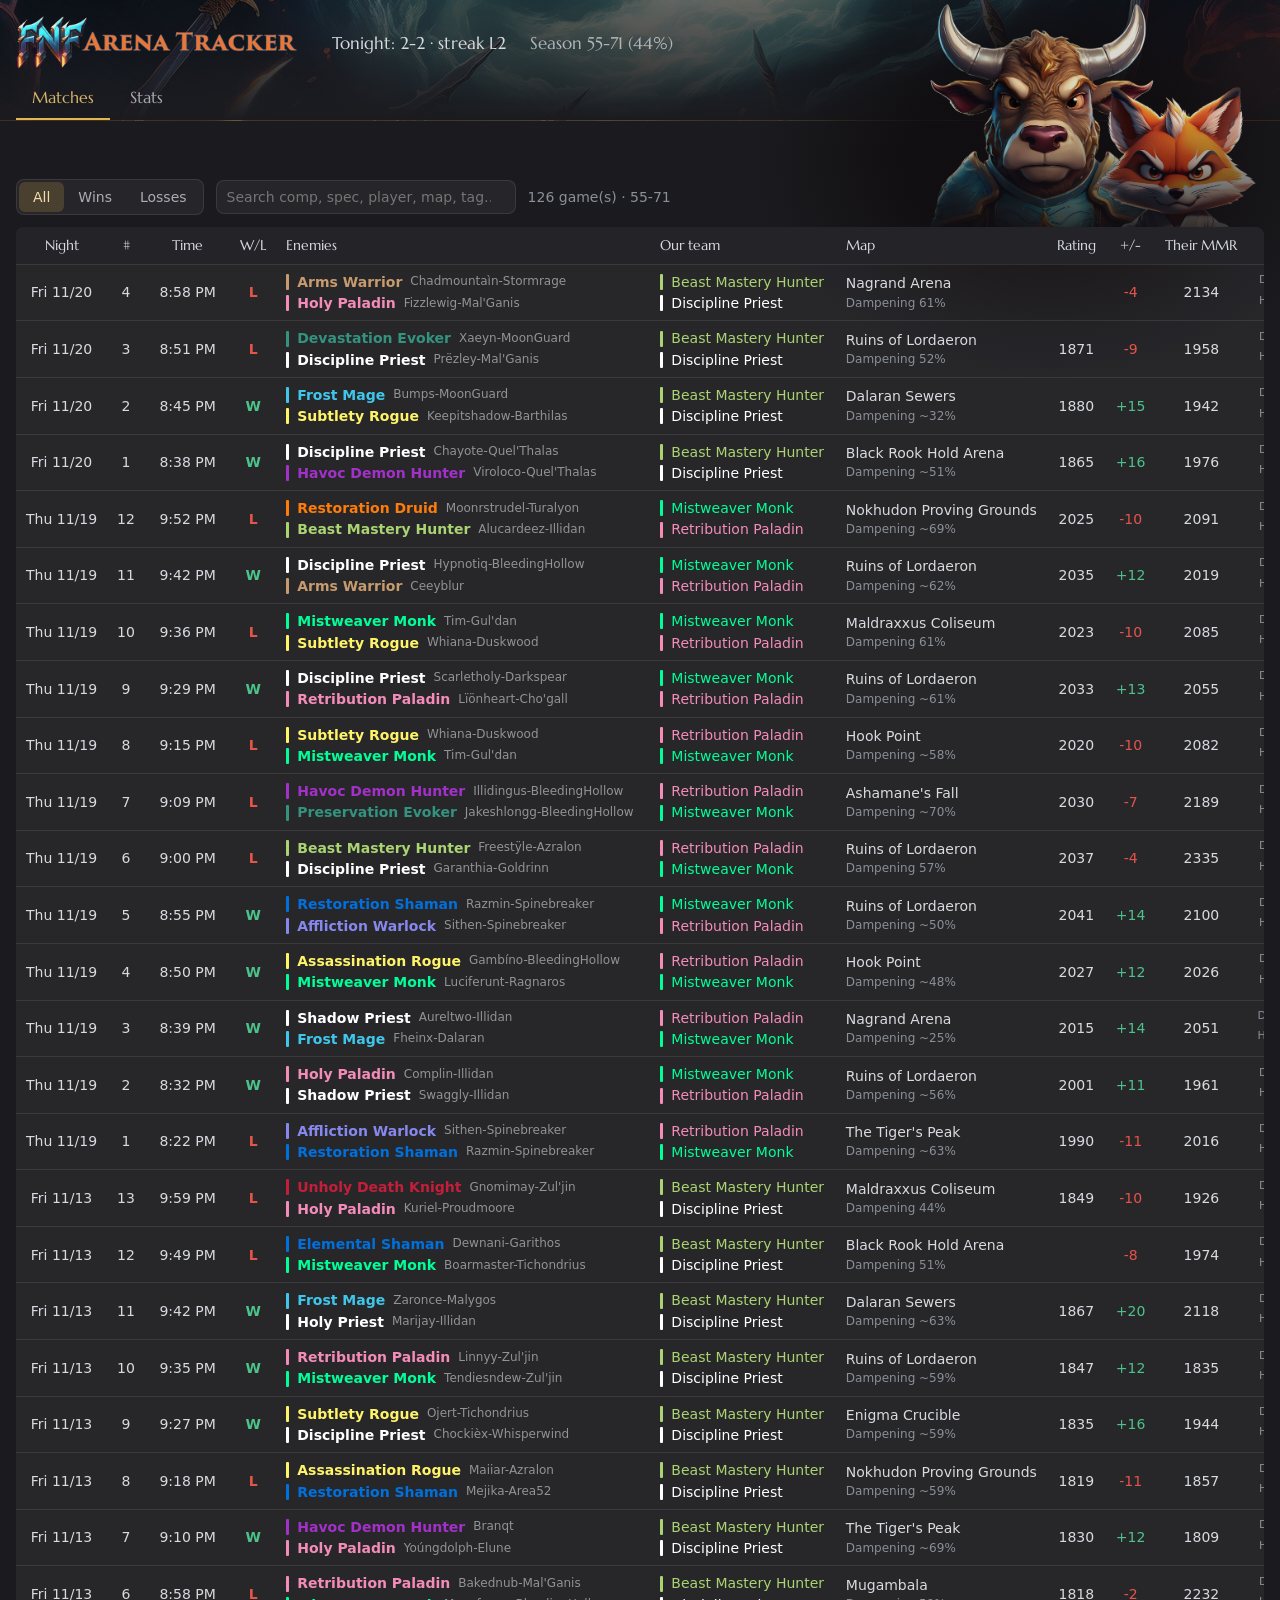
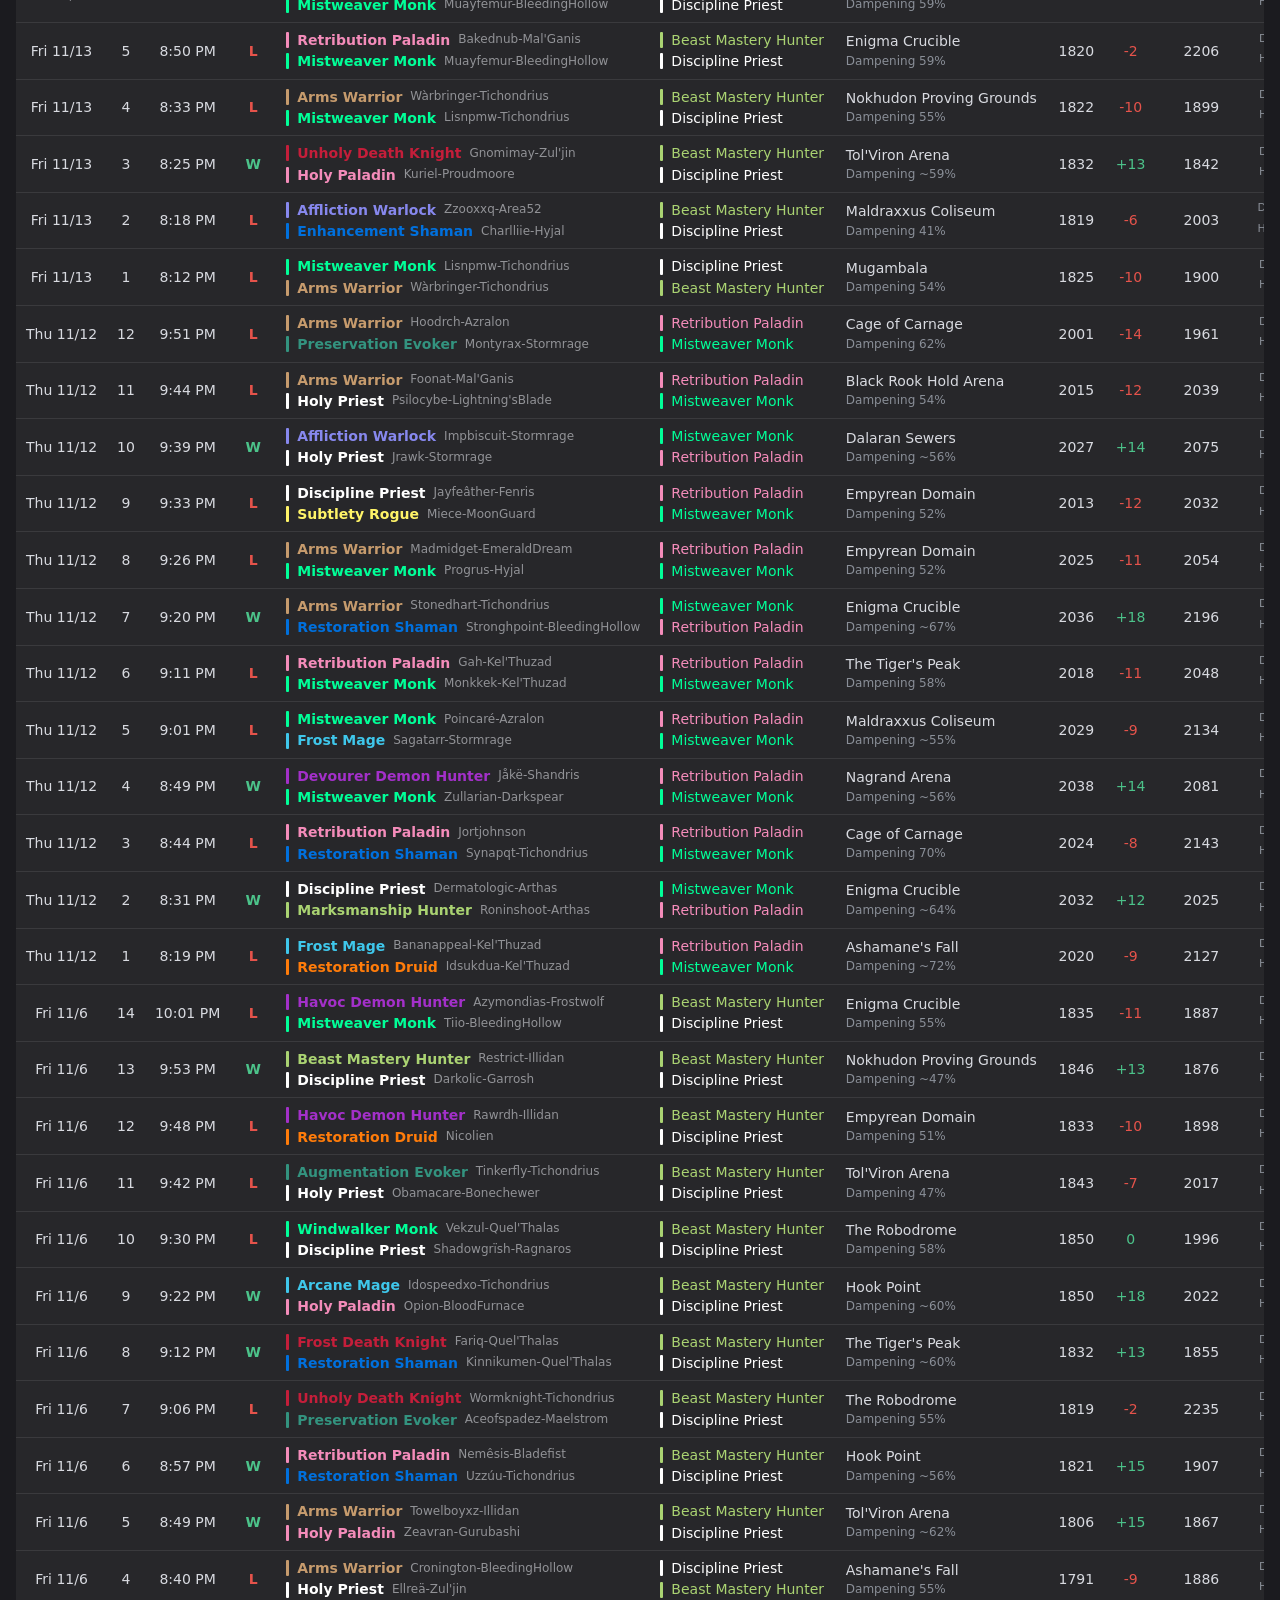
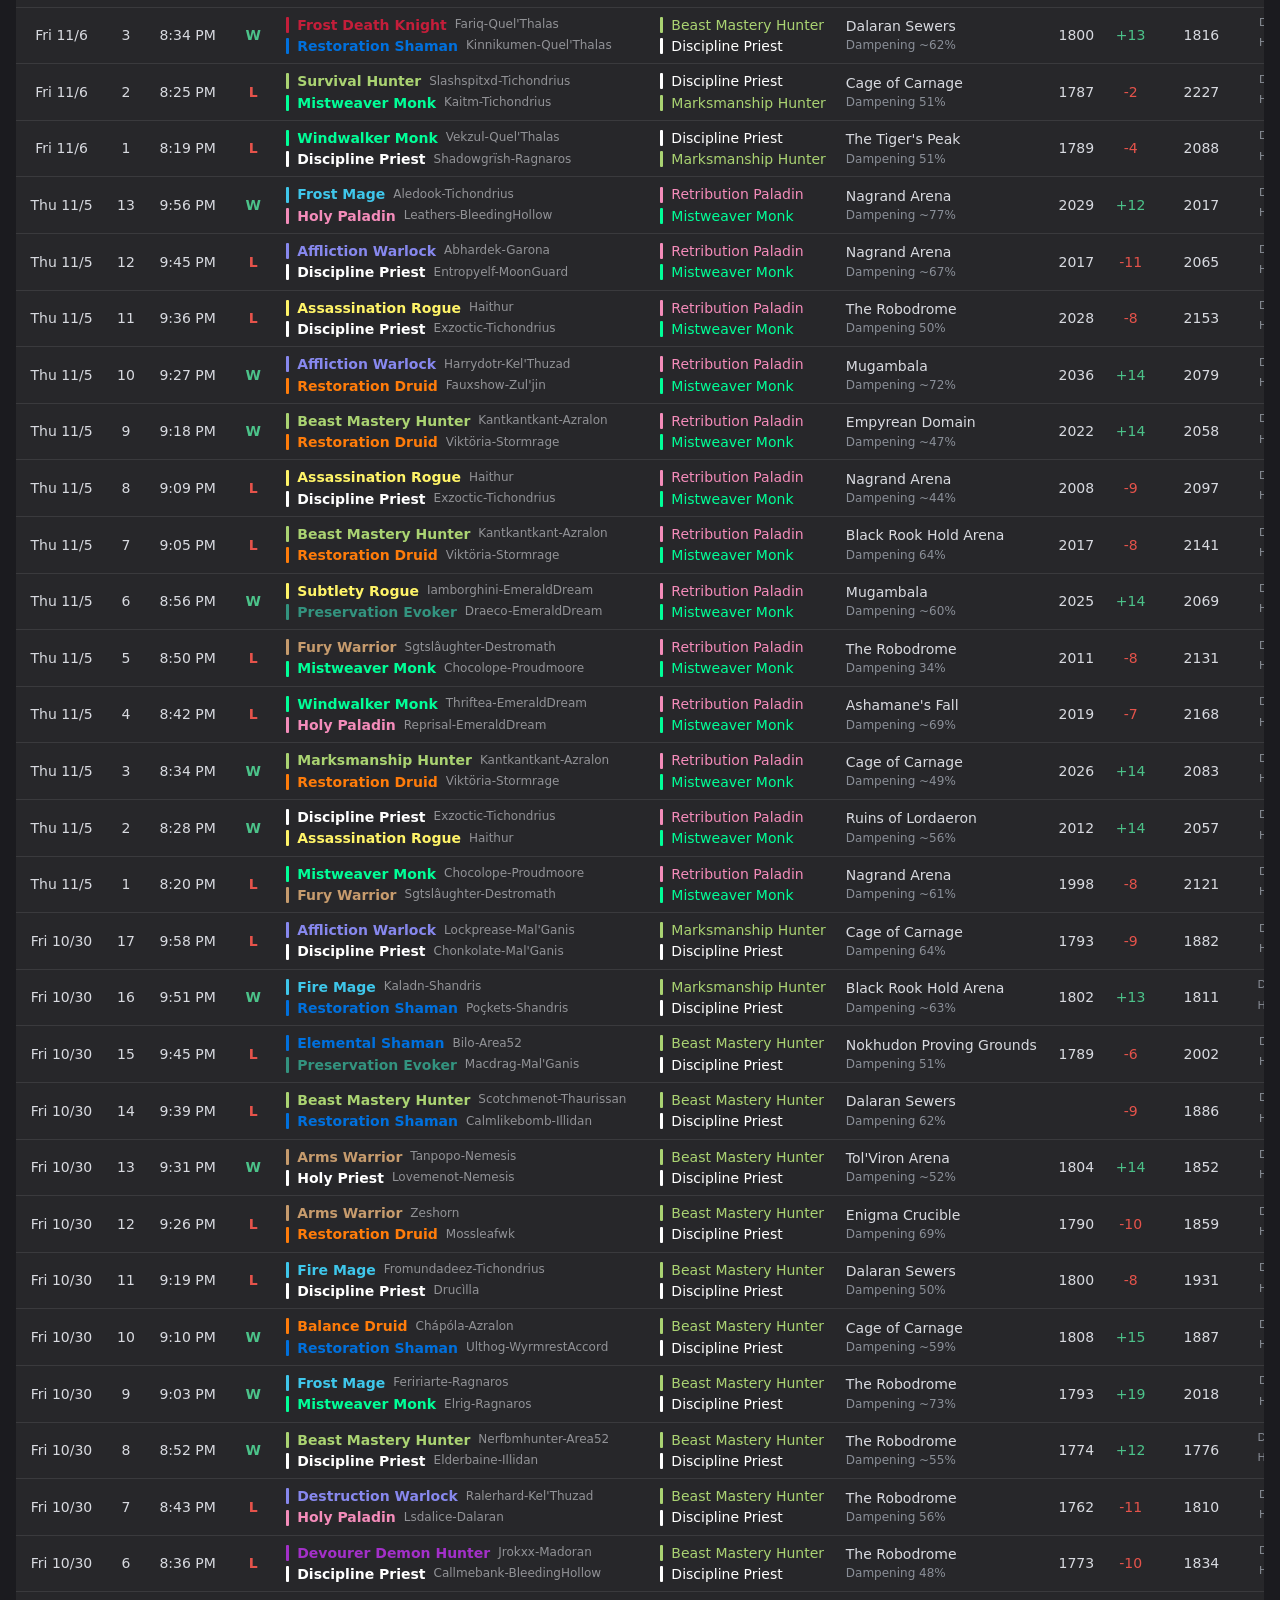
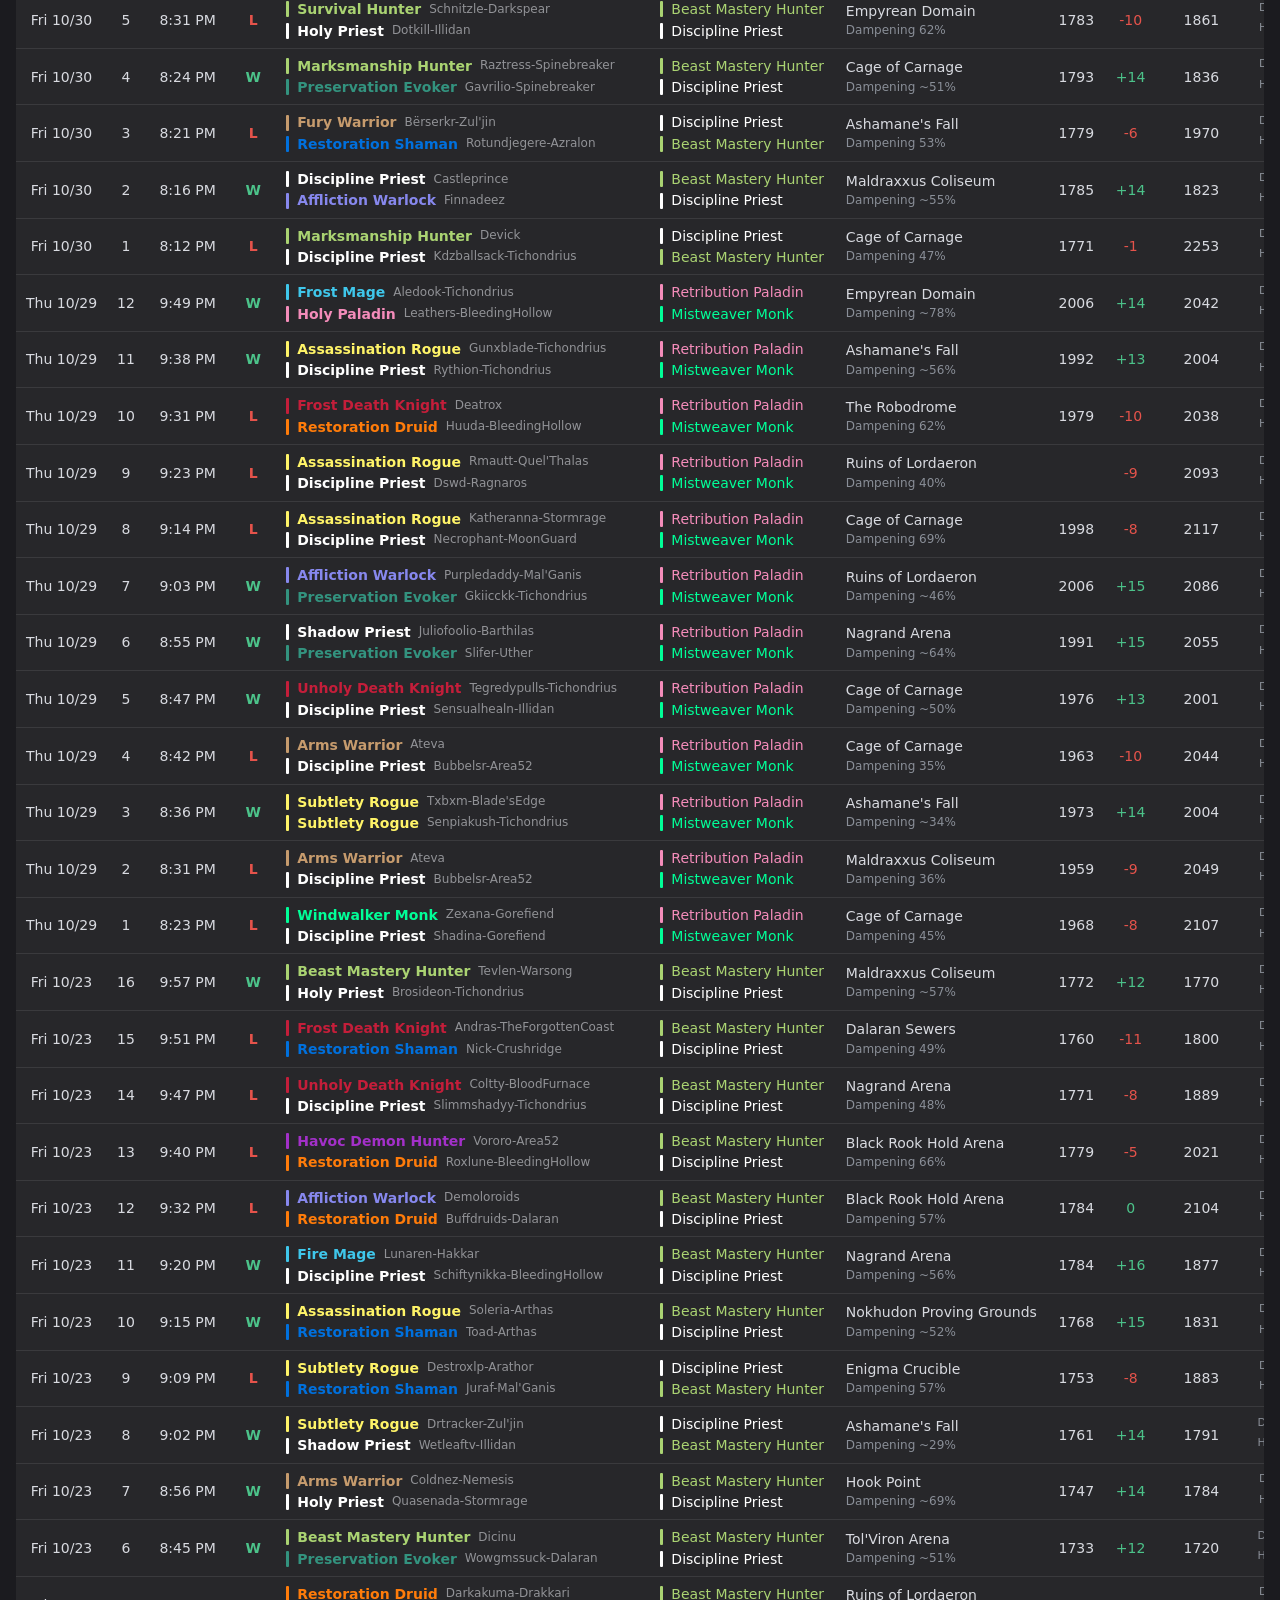
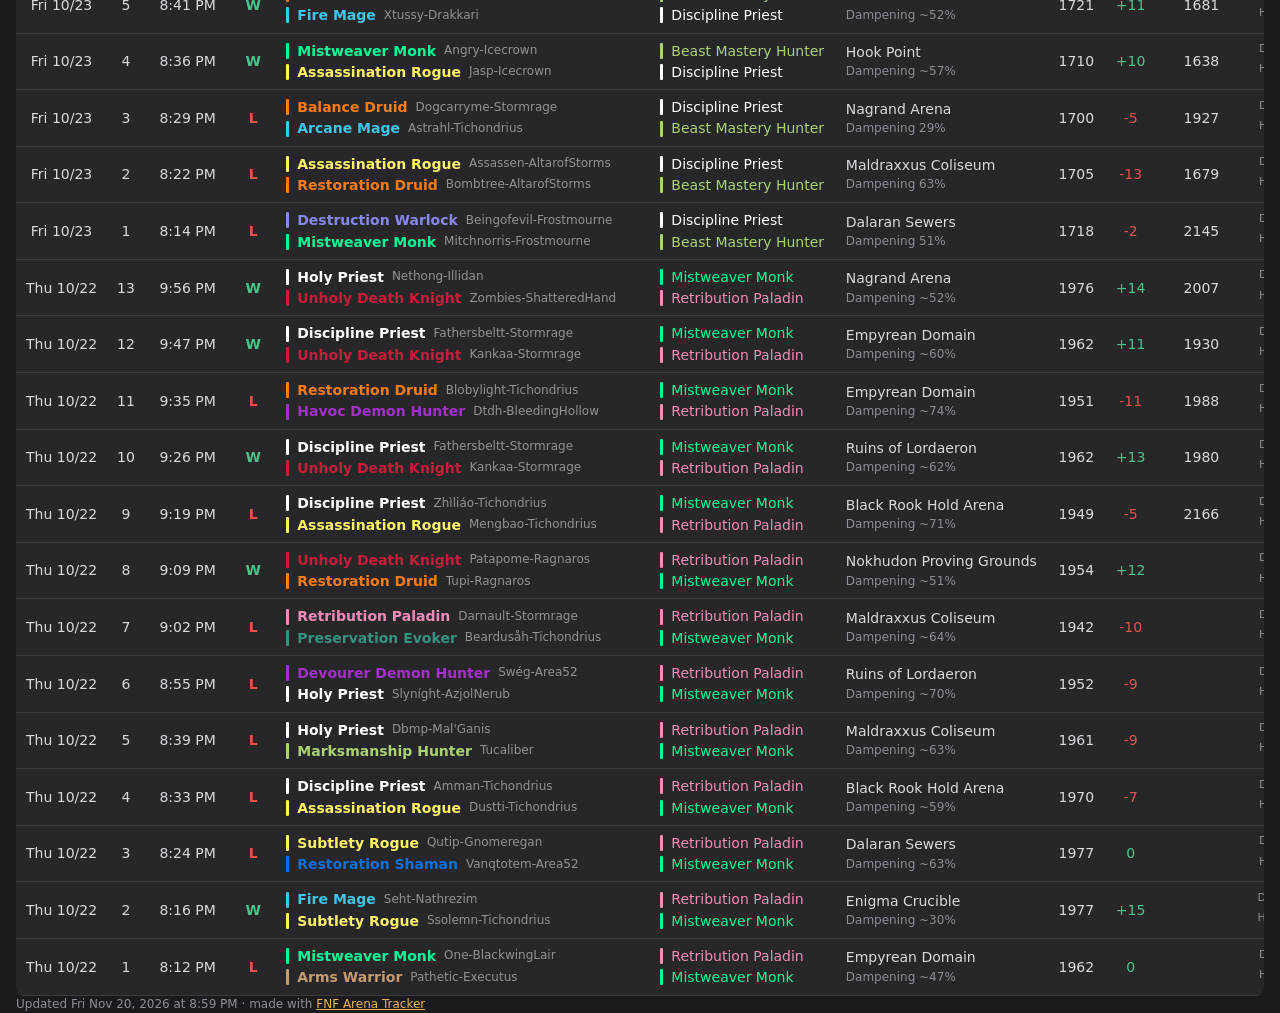
==== commit 147e11fc: "Update site: 126 games (2026-11-20 20:59)" ====
--- a/index.html
+++ b/index.html
@@ -5,7 +5,7 @@
 <meta name="viewport" content="width=device-width, initial-scale=1">
 <title>Matches · FNF Arena Tracker</title>
 <meta name="description" content="2v2 arena games and stats from FNF Arena Tracker.">
-<meta name="fnf-version" content="b9c20e7884">
+<meta name="fnf-version" content="be856d9702">
 <link rel="icon" href="favicon.ico">
 <link rel="stylesheet" href="site.css?v=836c73fcfd">
 </head>
@@ -14,8 +14,8 @@
   <div class="wrap banner-row">
     <a class="logo" href="index.html"><img src="assets/logo.png" alt="FNF Arena Tracker"></a>
     <div class="record">
-      <span class="session">Tonight: 6-6 &#183; streak L1</span>
-      <span class="overall">Season 53-69 (43%)</span>
+      <span class="session">Tonight: 2-2 &#183; streak L2</span>
+      <span class="overall">Season 55-71 (44%)</span>
     </div>
   </div>
   <nav class="wrap tabs"><a href="index.html" class="active" aria-current="page">Matches</a><a href="stats.html">Stats</a></nav>
@@ -29,7 +29,7 @@
     <button type="button" data-filter="l">Losses</button>
   </div>
   <input type="search" id="search" placeholder="Search comp, spec, player, map, tag…" aria-label="Search games">
-  <span class="count" id="count">122 game(s)</span>
+  <span class="count" id="count">126 game(s)</span>
 </div><div class="table-scroll">
 <table class="matches sortable" id="matches">
 <thead><tr>
@@ -38,7 +38,16 @@
   <th data-type="num" class="c">Rating</th><th data-type="num" class="c">+/-</th>
   <th data-type="num" class="c">Their MMR</th><th data-type="num" class="c">DPS/HPS</th><th data-type="num" class="c">Length</th>
 </tr></thead>
-<tbody><tr data-result="l" data-search="restoration druid moonrstrudel-turalyon beast mastery hunter alucardeez-illidan mistweaver monk retribution paladin nokhudon proving grounds"><td class="c" data-sort="639307219740000000">Thu 11/19</td><td class="c">12</td><td class="c" data-sort="787740000000">9:52 PM</td><td class="c result loss">L</td><td><div class="chip"><i style="background:#FF7C0A"></i><b style="color:#FF7C0A">Restoration Druid</b><a class="name" href="https://check-pvp.fr/us/Turalyon/Moonrstrudel" target="_blank" rel="noopener" title="Open on check-pvp.fr">Moonrstrudel-Turalyon</a></div><div class="chip"><i style="background:#AAD372"></i><b style="color:#AAD372">Beast Mastery Hunter</b><a class="name" href="https://check-pvp.fr/us/Illidan/Alucardeez" target="_blank" rel="noopener" title="Open on check-pvp.fr">Alucardeez-Illidan</a></div></td><td class="ours"><div class="chip"><i style="background:#00FF98"></i><b style="color:#00FF98">Mistweaver Monk</b></div><div class="chip"><i style="background:#F48CBA"></i><b style="color:#F48CBA">Retribution Paladin</b></div></td><td>Nokhudon Proving Grounds<div class="damp" title="~ = estimated from game length and healers: starts at 20% per healer in the match, +1% every 10 seconds. Otherwise read by the FNF addon when the match ended (it usually only gets a reading on losses).">Dampening ~69%</div></td><td class="c">2025</td><td class="c loss" data-sort="-10">-10</td><td class="c">2091</td><td class="c" data-sort="41.04"><div class="output" title="Damage: us 19.88M (68.8k/s), them 14.10M (48.8k/s)
+<tbody><tr data-result="l" data-search="arms warrior chadmounta&#236;n-stormrage holy paladin fizzlewig-mal&#39;ganis beast mastery hunter discipline priest nagrand arena"><td class="c" data-sort="639308051300000000">Fri 11/20</td><td class="c">4</td><td class="c" data-sort="755300000000">8:58 PM</td><td class="c result loss">L</td><td><div class="chip"><i style="background:#C69B6D"></i><b style="color:#C69B6D">Arms Warrior</b><a class="name" href="https://check-pvp.fr/us/Stormrage/Chadmounta%C3%ACn" target="_blank" rel="noopener" title="Open on check-pvp.fr">Chadmounta&#236;n-Stormrage</a></div><div class="chip"><i style="background:#F48CBA"></i><b style="color:#F48CBA">Holy Paladin</b><a class="name" href="https://check-pvp.fr/us/Mal%27Ganis/Fizzlewig" target="_blank" rel="noopener" title="Open on check-pvp.fr">Fizzlewig-Mal&#39;Ganis</a></div></td><td class="ours"><div class="chip"><i style="background:#AAD372"></i><b style="color:#AAD372">Beast Mastery Hunter</b></div><div class="chip"><i style="background:#FFFFFF"></i><b style="color:#FFFFFF">Discipline Priest</b></div></td><td>Nagrand Arena<div class="damp">Dampening 61%</div></td><td class="c"></td><td class="c loss" data-sort="-4">-4</td><td class="c">2134</td><td class="c" data-sort="-29.65"><div class="output" title="Damage: us 9.60M (45.9k/s), them 13.65M (65.3k/s)
+Healing: us 11.09M (53.1k/s), them 9.77M (46.7k/s)"><div class="gap"><span>DPS</span><b class="loss">-30%</b></div><div class="gap"><span>HPS</span><b class="win">+14%</b></div></div></td><td class="c" data-sort="209">3:29</td></tr>
+<tr data-result="l" data-search="devastation evoker xaeyn-moonguard discipline priest pr&#235;zley-mal&#39;ganis beast mastery hunter discipline priest ruins of lordaeron"><td class="c" data-sort="639308046600000000">Fri 11/20</td><td class="c">3</td><td class="c" data-sort="750600000000">8:51 PM</td><td class="c result loss">L</td><td><div class="chip"><i style="background:#33937F"></i><b style="color:#33937F">Devastation Evoker</b><a class="name" href="https://check-pvp.fr/us/Moon%20Guard/Xaeyn" target="_blank" rel="noopener" title="Open on check-pvp.fr">Xaeyn-MoonGuard</a></div><div class="chip"><i style="background:#FFFFFF"></i><b style="color:#FFFFFF">Discipline Priest</b><a class="name" href="https://check-pvp.fr/us/Mal%27Ganis/Pr%C3%ABzley" target="_blank" rel="noopener" title="Open on check-pvp.fr">Pr&#235;zley-Mal&#39;Ganis</a></div></td><td class="ours"><div class="chip"><i style="background:#AAD372"></i><b style="color:#AAD372">Beast Mastery Hunter</b></div><div class="chip"><i style="background:#FFFFFF"></i><b style="color:#FFFFFF">Discipline Priest</b></div></td><td>Ruins of Lordaeron<div class="damp">Dampening 52%</div></td><td class="c">1871</td><td class="c loss" data-sort="-9">-9</td><td class="c">1958</td><td class="c" data-sort="-39.68"><div class="output" title="Damage: us 5.78M (46.6k/s), them 9.58M (77.2k/s)
+Healing: us 7.58M (61.2k/s), them 6.28M (50.6k/s)"><div class="gap"><span>DPS</span><b class="loss">-40%</b></div><div class="gap"><span>HPS</span><b class="win">+21%</b></div></div></td><td class="c" data-sort="124">2:04</td></tr>
+<tr data-result="w" data-search="frost mage bumps-moonguard subtlety rogue keepitshadow-barthilas beast mastery hunter discipline priest dalaran sewers"><td class="c" data-sort="639308043100000000">Fri 11/20</td><td class="c">2</td><td class="c" data-sort="747100000000">8:45 PM</td><td class="c result win">W</td><td><div class="chip"><i style="background:#3FC7EB"></i><b style="color:#3FC7EB">Frost Mage</b><a class="name" href="https://check-pvp.fr/us/Moon%20Guard/Bumps" target="_blank" rel="noopener" title="Open on check-pvp.fr">Bumps-MoonGuard</a></div><div class="chip"><i style="background:#FFF468"></i><b style="color:#FFF468">Subtlety Rogue</b><a class="name" href="https://check-pvp.fr/us/Barthilas/Keepitshadow" target="_blank" rel="noopener" title="Open on check-pvp.fr">Keepitshadow-Barthilas</a></div></td><td class="ours"><div class="chip"><i style="background:#AAD372"></i><b style="color:#AAD372">Beast Mastery Hunter</b></div><div class="chip"><i style="background:#FFFFFF"></i><b style="color:#FFFFFF">Discipline Priest</b></div></td><td>Dalaran Sewers<div class="damp" title="~ = estimated from game length and healers: starts at 20% per healer in the match, +1% every 10 seconds. Otherwise read by the FNF addon when the match ended (it usually only gets a reading on losses).">Dampening ~32%</div></td><td class="c">1880</td><td class="c win" data-sort="15">+15</td><td class="c">1942</td><td class="c" data-sort="34.14"><div class="output" title="Damage: us 4.32M (36k/s), them 3.22M (26.8k/s)
+Healing: us 3.49M (29.1k/s), them 1.85M (15.4k/s)
+Healing greyed out: the teams brought a different number of healers."><div class="gap"><span>DPS</span><b class="win">+34%</b></div><div class="gap"><span>HPS</span><b class="dim">+89%</b></div></div></td><td class="c" data-sort="120">2:00</td></tr>
+<tr data-result="w" data-search="discipline priest chayote-quel&#39;thalas havoc demon hunter viroloco-quel&#39;thalas beast mastery hunter discipline priest black rook hold arena"><td class="c" data-sort="639308039040000000">Fri 11/20</td><td class="c">1</td><td class="c" data-sort="743040000000">8:38 PM</td><td class="c result win">W</td><td><div class="chip"><i style="background:#FFFFFF"></i><b style="color:#FFFFFF">Discipline Priest</b><a class="name" href="https://check-pvp.fr/us/Quel%27Thalas/Chayote" target="_blank" rel="noopener" title="Open on check-pvp.fr">Chayote-Quel&#39;Thalas</a></div><div class="chip"><i style="background:#A330C9"></i><b style="color:#A330C9">Havoc Demon Hunter</b><a class="name" href="https://check-pvp.fr/us/Quel%27Thalas/Viroloco" target="_blank" rel="noopener" title="Open on check-pvp.fr">Viroloco-Quel&#39;Thalas</a></div></td><td class="ours"><div class="chip"><i style="background:#AAD372"></i><b style="color:#AAD372">Beast Mastery Hunter</b></div><div class="chip"><i style="background:#FFFFFF"></i><b style="color:#FFFFFF">Discipline Priest</b></div></td><td>Black Rook Hold Arena<div class="damp" title="~ = estimated from game length and healers: starts at 20% per healer in the match, +1% every 10 seconds. Otherwise read by the FNF addon when the match ended (it usually only gets a reading on losses).">Dampening ~51%</div></td><td class="c">1865</td><td class="c win" data-sort="16">+16</td><td class="c">1976</td><td class="c" data-sort="39.37"><div class="output" title="Damage: us 6.80M (63k/s), them 4.88M (45.2k/s)
+Healing: us 4.64M (42.9k/s), them 4.92M (45.6k/s)"><div class="gap"><span>DPS</span><b class="win">+39%</b></div><div class="gap"><span>HPS</span><b class="loss">-6%</b></div></div></td><td class="c" data-sort="108">1:48</td></tr>
+<tr data-result="l" data-search="restoration druid moonrstrudel-turalyon beast mastery hunter alucardeez-illidan mistweaver monk retribution paladin nokhudon proving grounds"><td class="c" data-sort="639307219740000000">Thu 11/19</td><td class="c">12</td><td class="c" data-sort="787740000000">9:52 PM</td><td class="c result loss">L</td><td><div class="chip"><i style="background:#FF7C0A"></i><b style="color:#FF7C0A">Restoration Druid</b><a class="name" href="https://check-pvp.fr/us/Turalyon/Moonrstrudel" target="_blank" rel="noopener" title="Open on check-pvp.fr">Moonrstrudel-Turalyon</a></div><div class="chip"><i style="background:#AAD372"></i><b style="color:#AAD372">Beast Mastery Hunter</b><a class="name" href="https://check-pvp.fr/us/Illidan/Alucardeez" target="_blank" rel="noopener" title="Open on check-pvp.fr">Alucardeez-Illidan</a></div></td><td class="ours"><div class="chip"><i style="background:#00FF98"></i><b style="color:#00FF98">Mistweaver Monk</b></div><div class="chip"><i style="background:#F48CBA"></i><b style="color:#F48CBA">Retribution Paladin</b></div></td><td>Nokhudon Proving Grounds<div class="damp" title="~ = estimated from game length and healers: starts at 20% per healer in the match, +1% every 10 seconds. Otherwise read by the FNF addon when the match ended (it usually only gets a reading on losses).">Dampening ~69%</div></td><td class="c">2025</td><td class="c loss" data-sort="-10">-10</td><td class="c">2091</td><td class="c" data-sort="41.04"><div class="output" title="Damage: us 19.88M (68.8k/s), them 14.10M (48.8k/s)
 Healing: us 12.89M (44.6k/s), them 19.08M (66k/s)"><div class="gap"><span>DPS</span><b class="win">+41%</b></div><div class="gap"><span>HPS</span><b class="loss">-32%</b></div></div></td><td class="c" data-sort="289">4:49</td></tr>
 <tr data-result="w" data-search="discipline priest hypnotiq-bleedinghollow arms warrior ceeyblur mistweaver monk retribution paladin ruins of lordaeron"><td class="c" data-sort="639307213660000000">Thu 11/19</td><td class="c">11</td><td class="c" data-sort="781660000000">9:42 PM</td><td class="c result win">W</td><td><div class="chip"><i style="background:#FFFFFF"></i><b style="color:#FFFFFF">Discipline Priest</b><a class="name" href="https://check-pvp.fr/us/Bleeding%20Hollow/Hypnotiq" target="_blank" rel="noopener" title="Open on check-pvp.fr">Hypnotiq-BleedingHollow</a></div><div class="chip"><i style="background:#C69B6D"></i><b style="color:#C69B6D">Arms Warrior</b><a class="name" href="https://check-pvp.fr/us/Sargeras/Ceeyblur" target="_blank" rel="noopener" title="Open on check-pvp.fr">Ceeyblur</a></div></td><td class="ours"><div class="chip"><i style="background:#00FF98"></i><b style="color:#00FF98">Mistweaver Monk</b></div><div class="chip"><i style="background:#F48CBA"></i><b style="color:#F48CBA">Retribution Paladin</b></div></td><td>Ruins of Lordaeron<div class="damp" title="~ = estimated from game length and healers: starts at 20% per healer in the match, +1% every 10 seconds. Otherwise read by the FNF addon when the match ended (it usually only gets a reading on losses).">Dampening ~62%</div></td><td class="c">2035</td><td class="c win" data-sort="12">+12</td><td class="c">2019</td><td class="c" data-sort="-31.04"><div class="output" title="Damage: us 13.09M (60.1k/s), them 18.98M (87.1k/s)
 Healing: us 18.25M (83.7k/s), them 10.92M (50.1k/s)"><div class="gap"><span>DPS</span><b class="loss">-31%</b></div><div class="gap"><span>HPS</span><b class="win">+67%</b></div></div></td><td class="c" data-sort="218">3:38</td></tr>
@@ -291,7 +300,7 @@
 </tbody></table></div>
 </main>
 <footer class="wrap">
-  Updated Thu Nov 19, 2026 at 9:54 PM ·
+  Updated Fri Nov 20, 2026 at 8:59 PM ·
   made with <a href="https://github.com/Hooee71/FNFTracker">FNF Arena Tracker</a>
 </footer>
 <script src="site.js?v=b75080e6bc"></script>
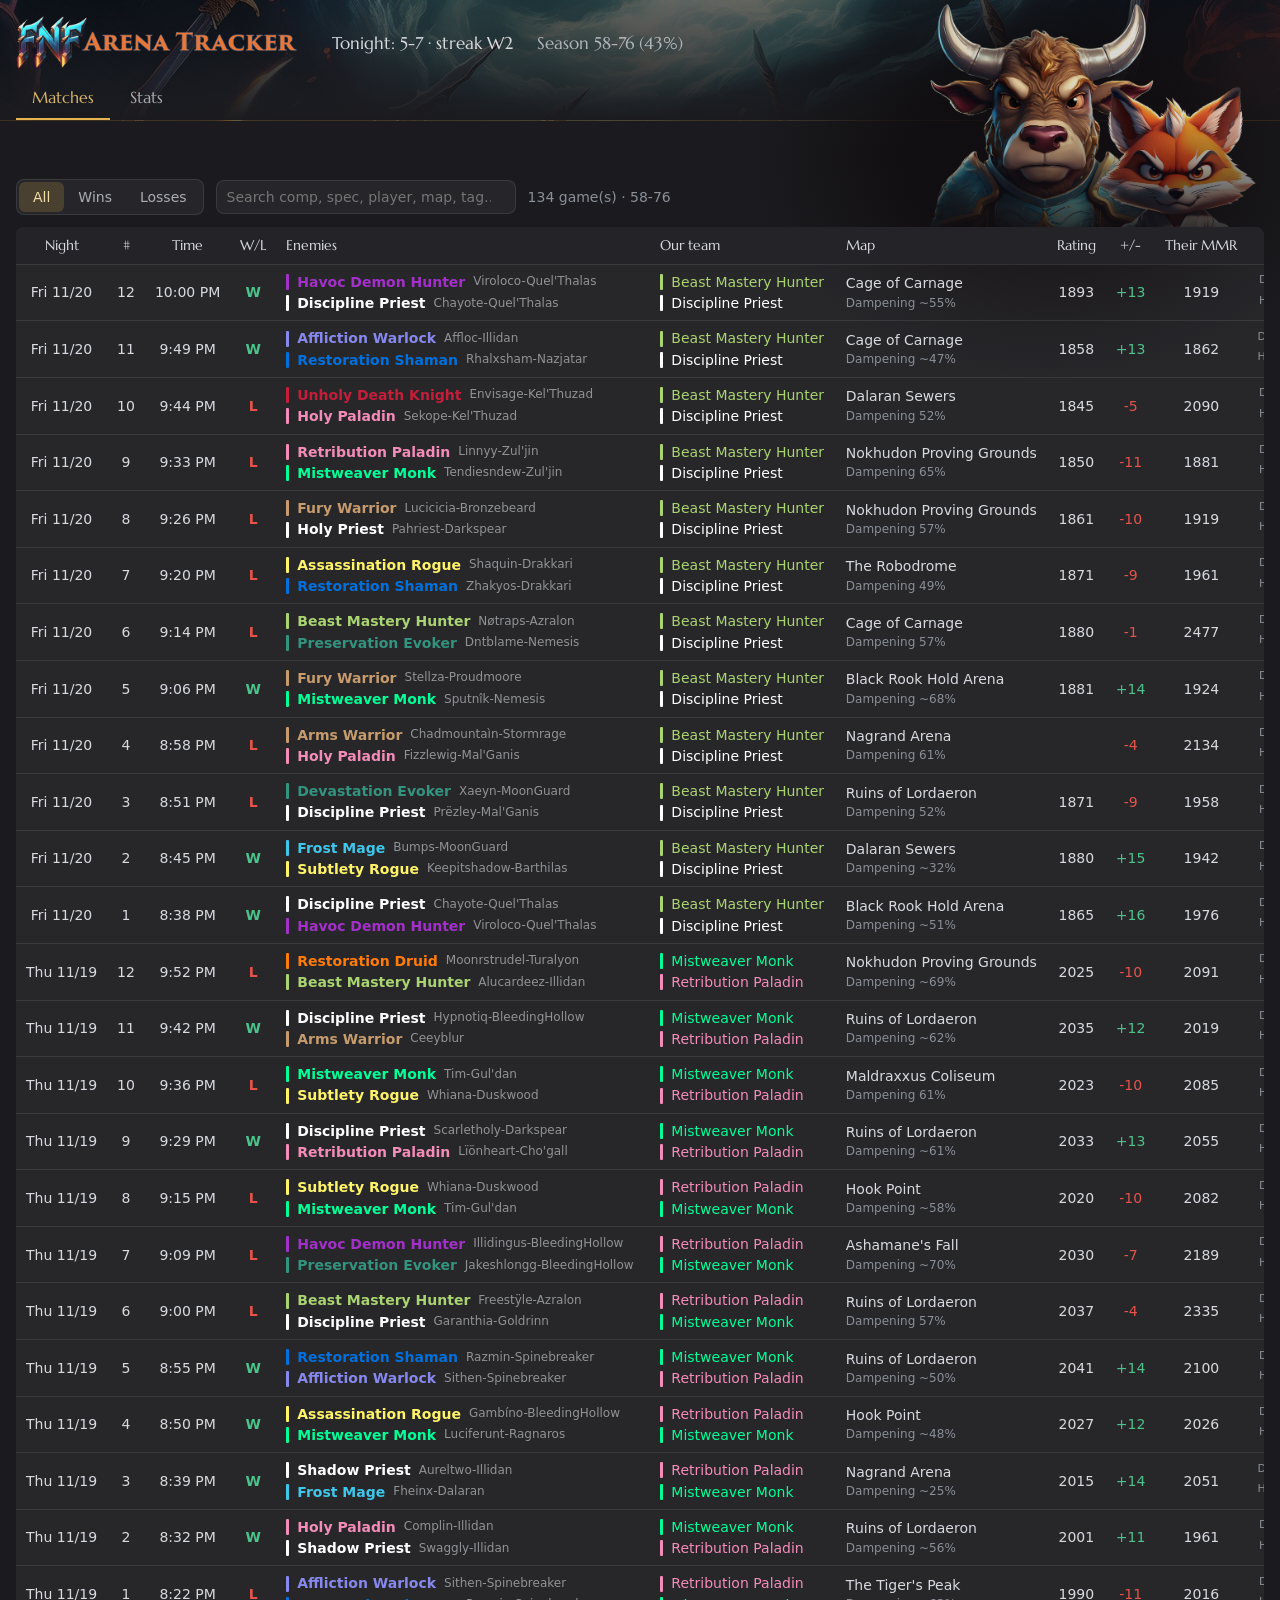
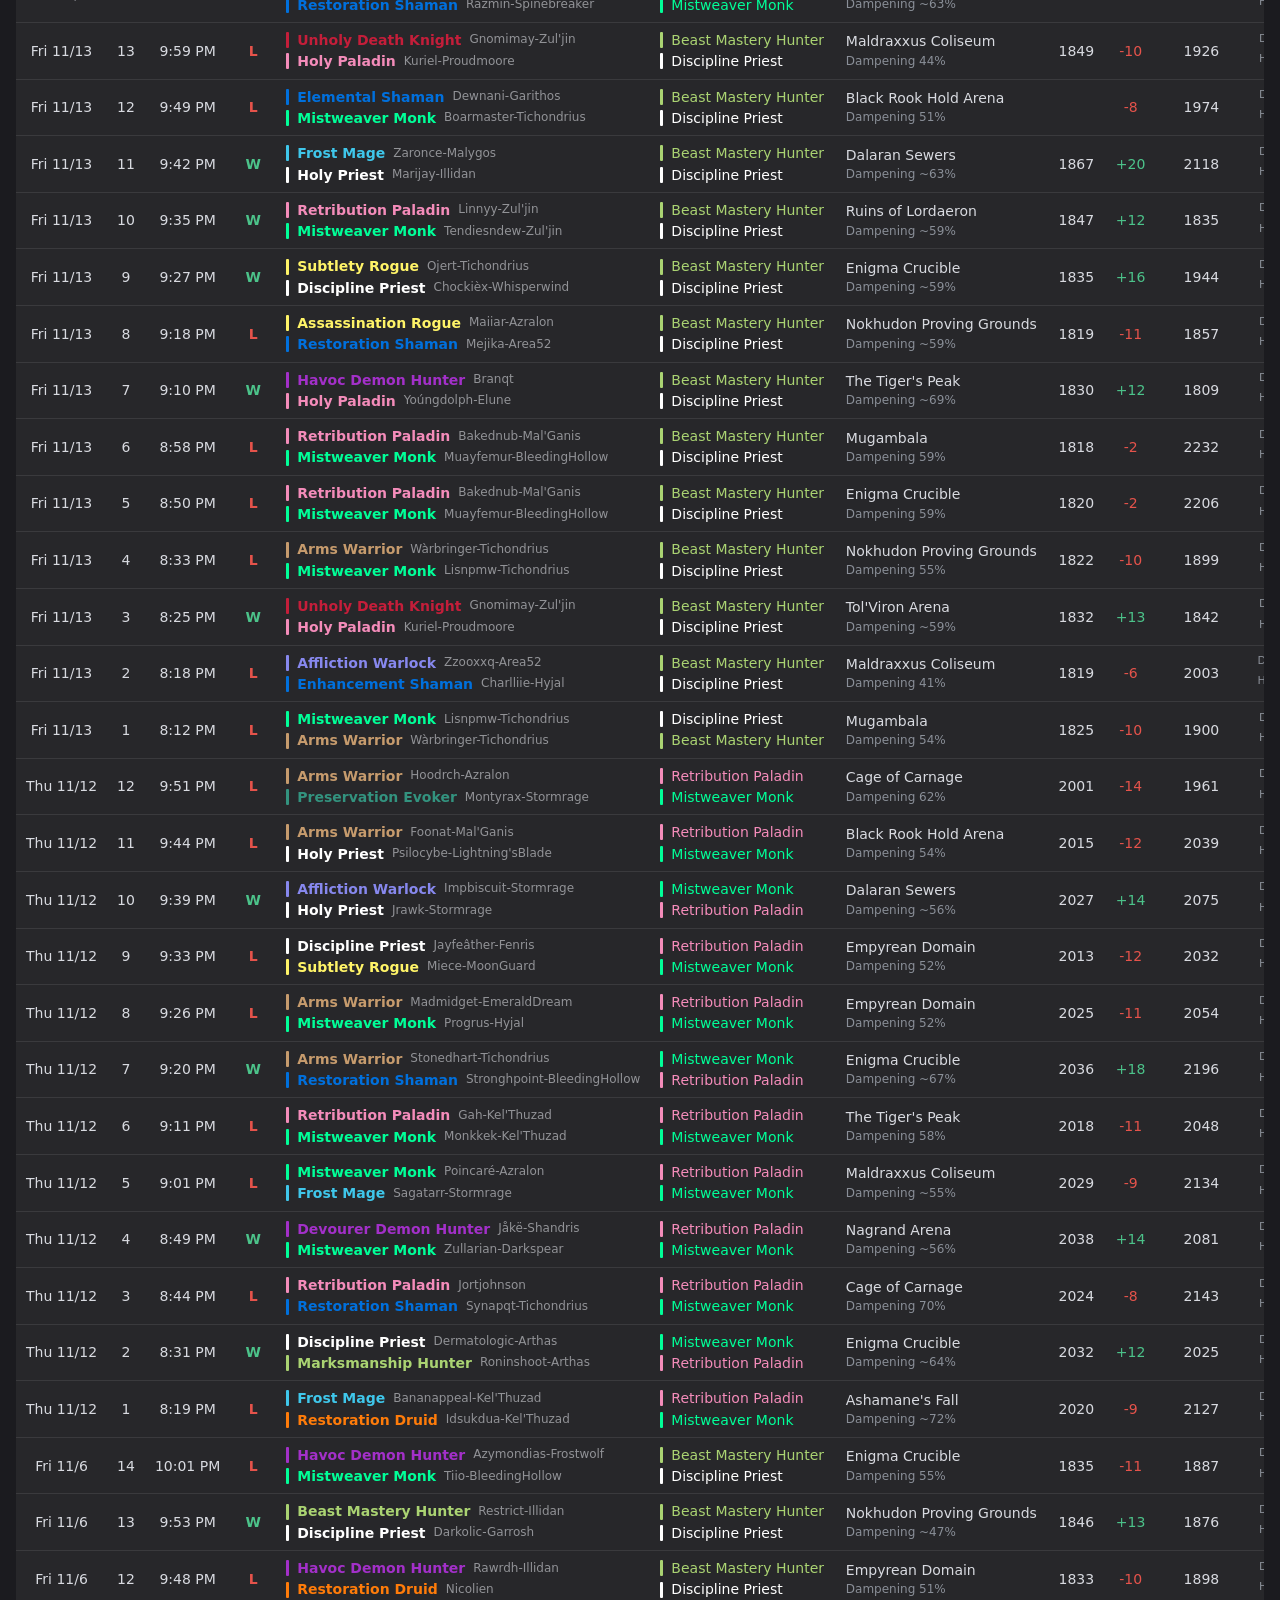
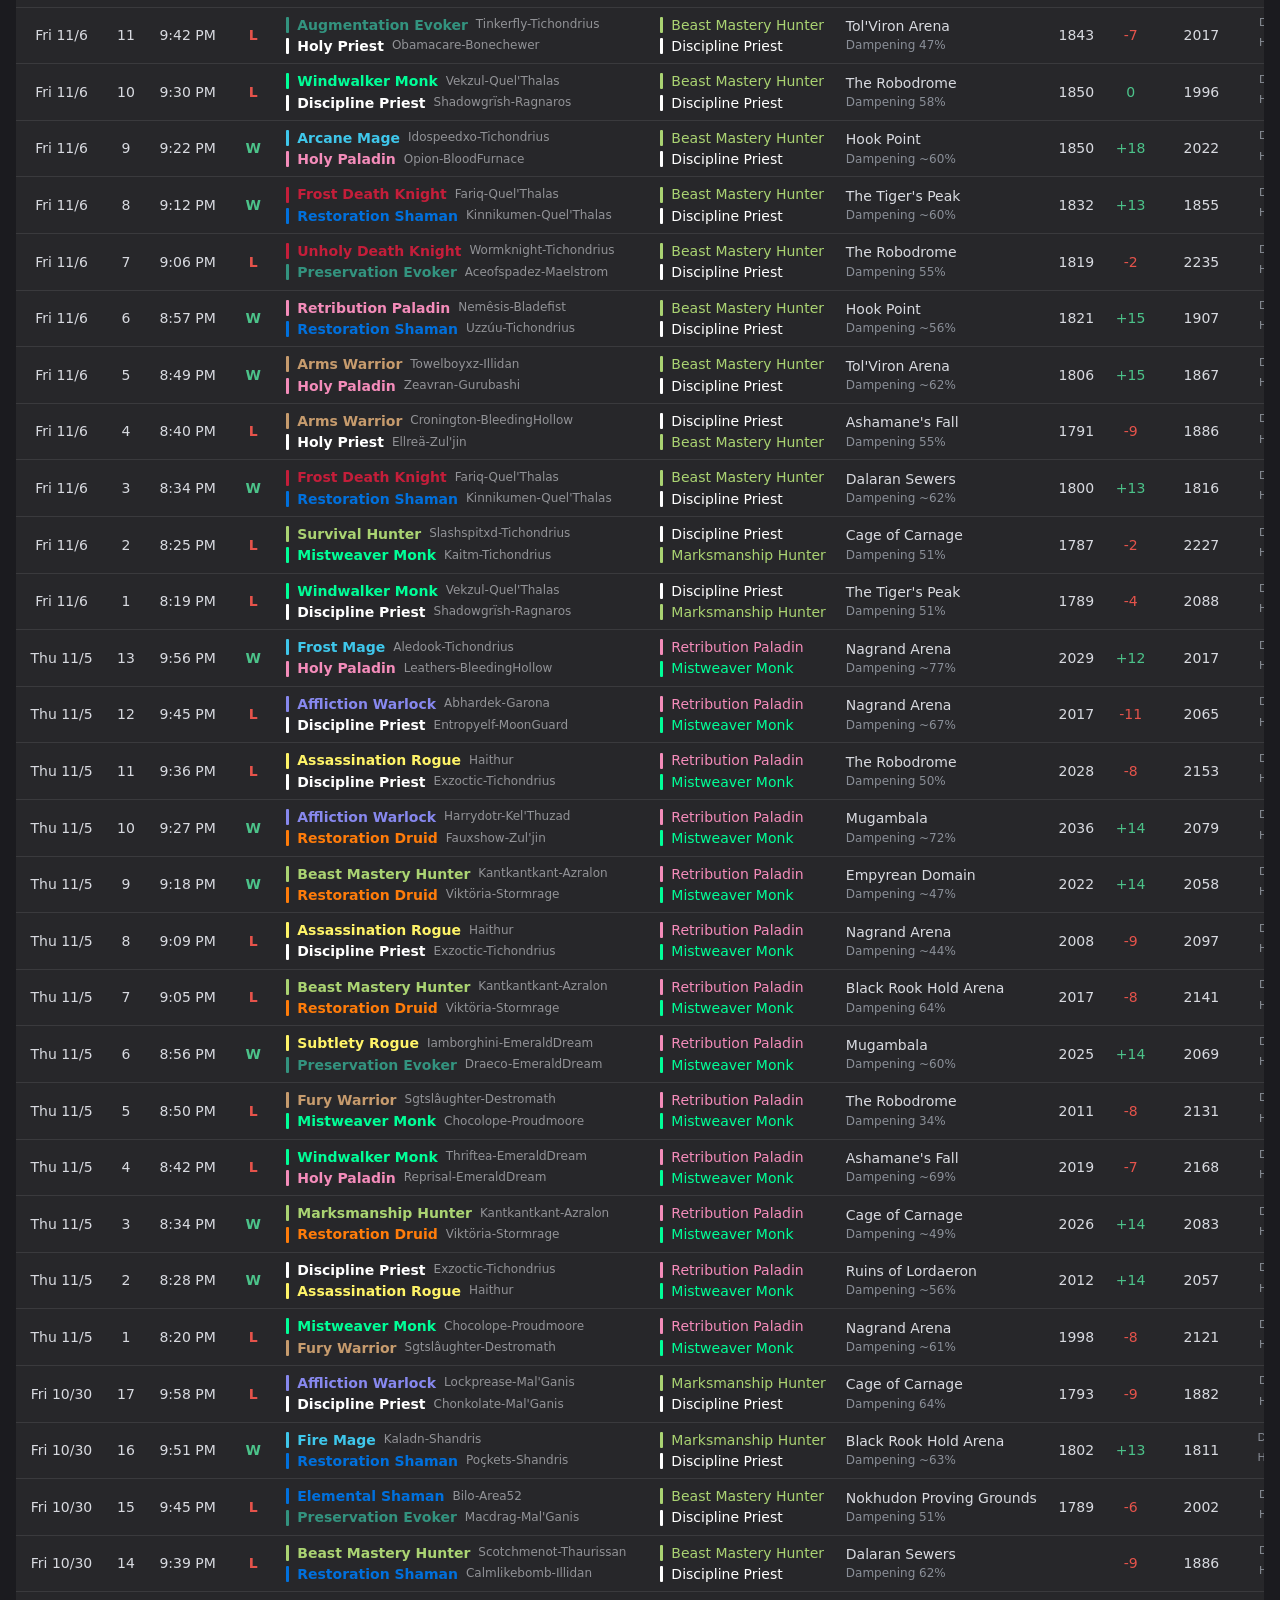
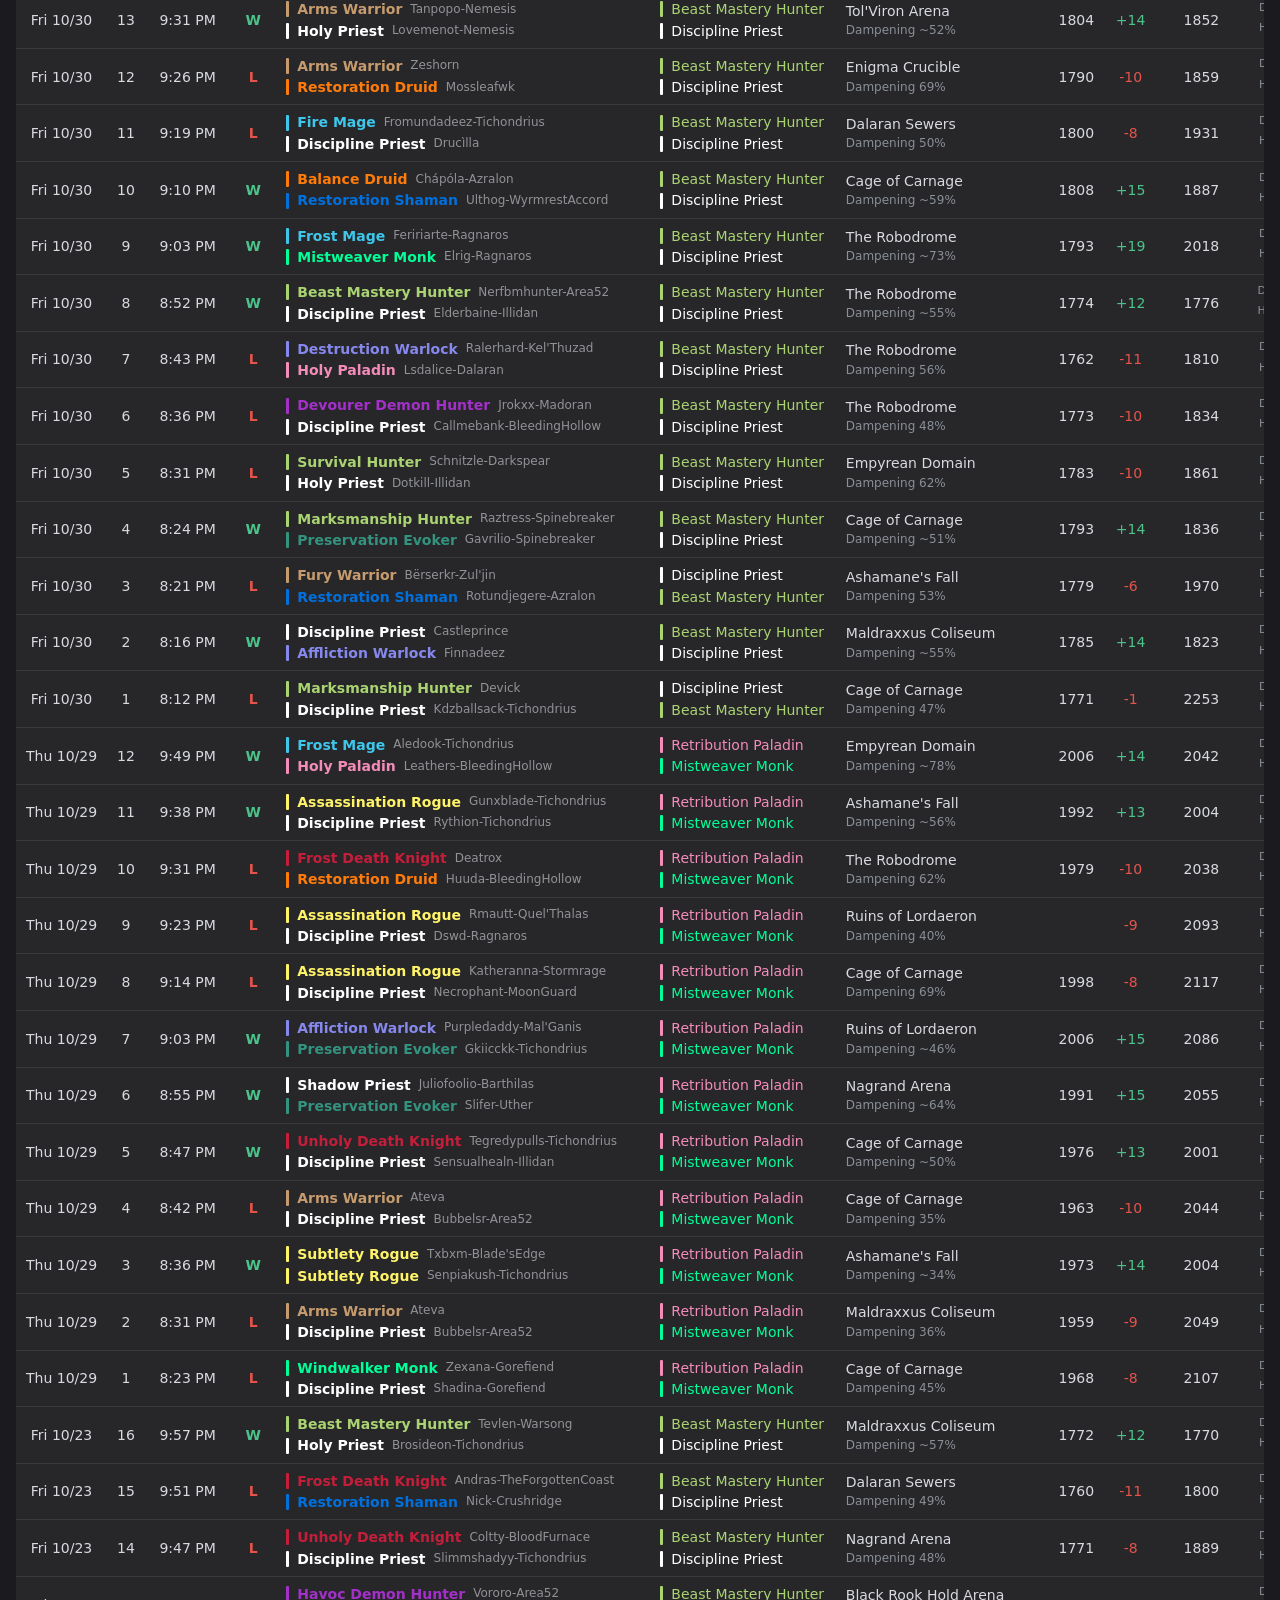
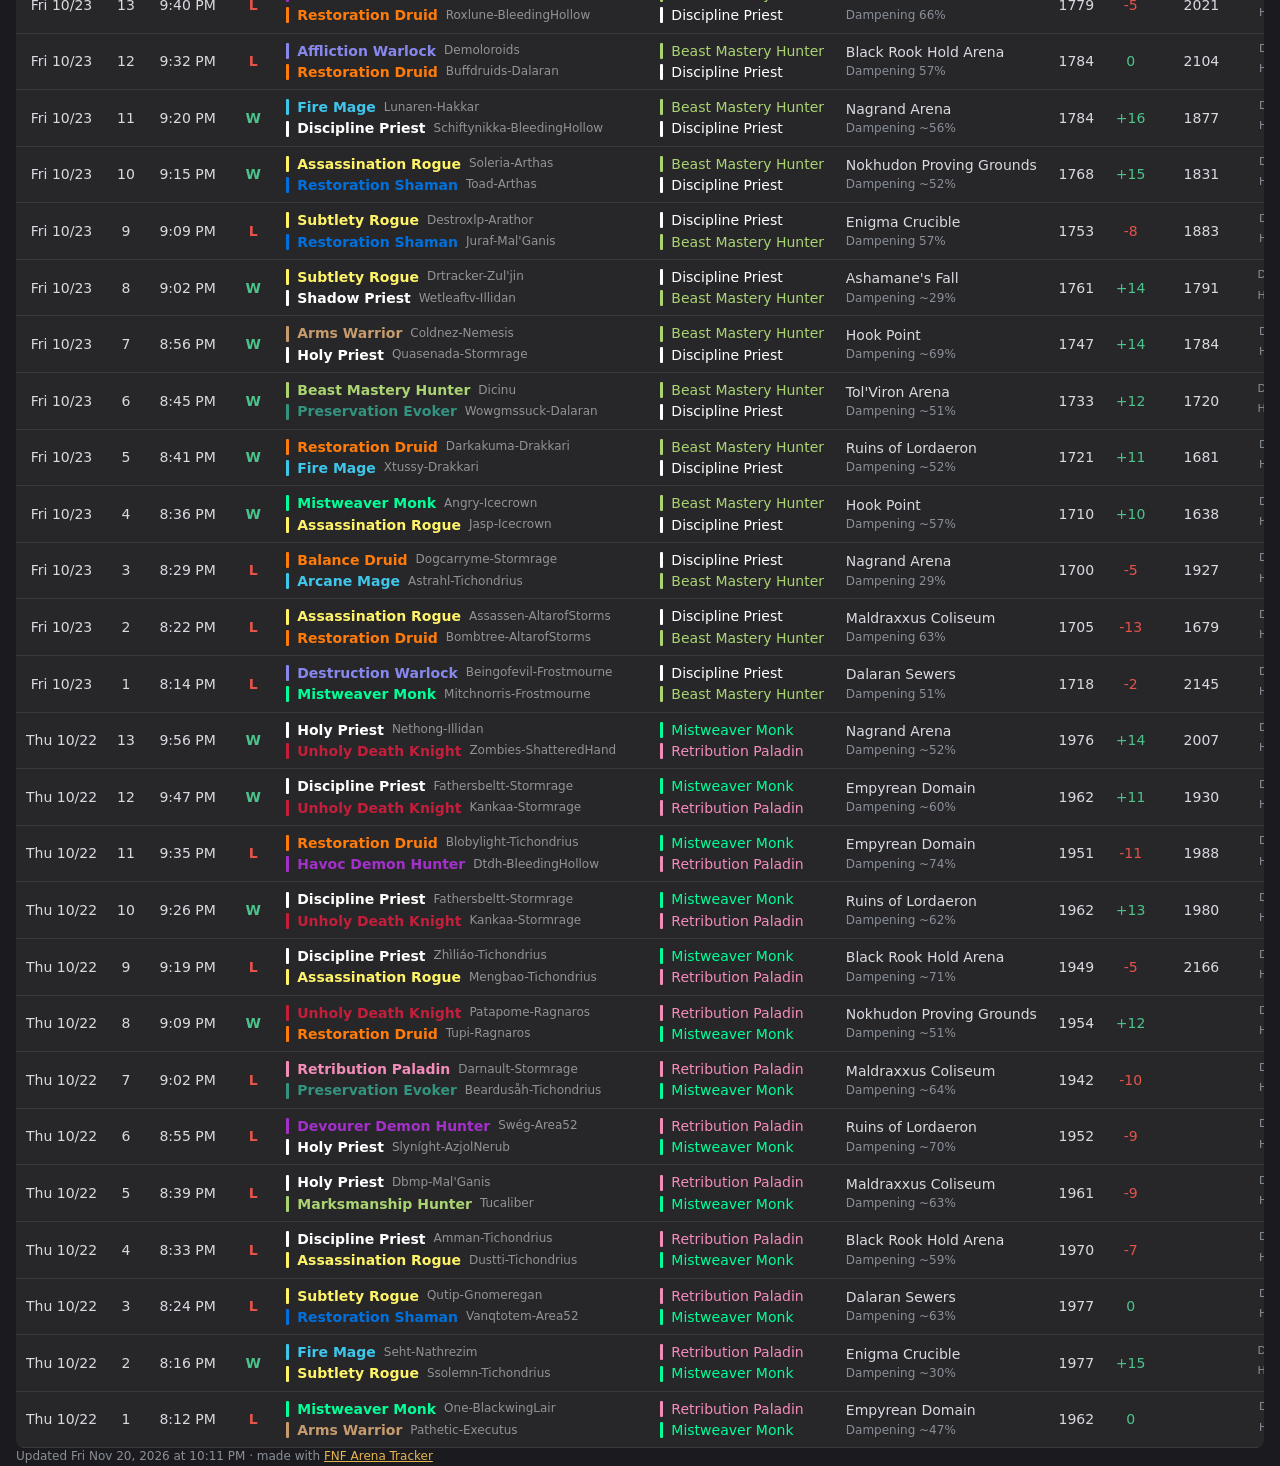
==== commit 209b681f: "Update site: 134 games (2026-11-20 22:11)" ====
--- a/index.html
+++ b/index.html
@@ -5,7 +5,7 @@
 <meta name="viewport" content="width=device-width, initial-scale=1">
 <title>Matches · FNF Arena Tracker</title>
 <meta name="description" content="2v2 arena games and stats from FNF Arena Tracker.">
-<meta name="fnf-version" content="be856d9702">
+<meta name="fnf-version" content="4c50fd586a">
 <link rel="icon" href="favicon.ico">
 <link rel="stylesheet" href="site.css?v=836c73fcfd">
 </head>
@@ -14,8 +14,8 @@
   <div class="wrap banner-row">
     <a class="logo" href="index.html"><img src="assets/logo.png" alt="FNF Arena Tracker"></a>
     <div class="record">
-      <span class="session">Tonight: 2-2 &#183; streak L2</span>
-      <span class="overall">Season 55-71 (44%)</span>
+      <span class="session">Tonight: 5-7 &#183; streak W2</span>
+      <span class="overall">Season 58-76 (43%)</span>
     </div>
   </div>
   <nav class="wrap tabs"><a href="index.html" class="active" aria-current="page">Matches</a><a href="stats.html">Stats</a></nav>
@@ -29,7 +29,7 @@
     <button type="button" data-filter="l">Losses</button>
   </div>
   <input type="search" id="search" placeholder="Search comp, spec, player, map, tag…" aria-label="Search games">
-  <span class="count" id="count">126 game(s)</span>
+  <span class="count" id="count">134 game(s)</span>
 </div><div class="table-scroll">
 <table class="matches sortable" id="matches">
 <thead><tr>
@@ -38,7 +38,23 @@
   <th data-type="num" class="c">Rating</th><th data-type="num" class="c">+/-</th>
   <th data-type="num" class="c">Their MMR</th><th data-type="num" class="c">DPS/HPS</th><th data-type="num" class="c">Length</th>
 </tr></thead>
-<tbody><tr data-result="l" data-search="arms warrior chadmounta&#236;n-stormrage holy paladin fizzlewig-mal&#39;ganis beast mastery hunter discipline priest nagrand arena"><td class="c" data-sort="639308051300000000">Fri 11/20</td><td class="c">4</td><td class="c" data-sort="755300000000">8:58 PM</td><td class="c result loss">L</td><td><div class="chip"><i style="background:#C69B6D"></i><b style="color:#C69B6D">Arms Warrior</b><a class="name" href="https://check-pvp.fr/us/Stormrage/Chadmounta%C3%ACn" target="_blank" rel="noopener" title="Open on check-pvp.fr">Chadmounta&#236;n-Stormrage</a></div><div class="chip"><i style="background:#F48CBA"></i><b style="color:#F48CBA">Holy Paladin</b><a class="name" href="https://check-pvp.fr/us/Mal%27Ganis/Fizzlewig" target="_blank" rel="noopener" title="Open on check-pvp.fr">Fizzlewig-Mal&#39;Ganis</a></div></td><td class="ours"><div class="chip"><i style="background:#AAD372"></i><b style="color:#AAD372">Beast Mastery Hunter</b></div><div class="chip"><i style="background:#FFFFFF"></i><b style="color:#FFFFFF">Discipline Priest</b></div></td><td>Nagrand Arena<div class="damp">Dampening 61%</div></td><td class="c"></td><td class="c loss" data-sort="-4">-4</td><td class="c">2134</td><td class="c" data-sort="-29.65"><div class="output" title="Damage: us 9.60M (45.9k/s), them 13.65M (65.3k/s)
+<tbody><tr data-result="w" data-search="havoc demon hunter viroloco-quel&#39;thalas discipline priest chayote-quel&#39;thalas beast mastery hunter discipline priest cage of carnage"><td class="c" data-sort="639308088030000000">Fri 11/20</td><td class="c">12</td><td class="c" data-sort="792030000000">10:00 PM</td><td class="c result win">W</td><td><div class="chip"><i style="background:#A330C9"></i><b style="color:#A330C9">Havoc Demon Hunter</b><a class="name" href="https://check-pvp.fr/us/Quel%27Thalas/Viroloco" target="_blank" rel="noopener" title="Open on check-pvp.fr">Viroloco-Quel&#39;Thalas</a></div><div class="chip"><i style="background:#FFFFFF"></i><b style="color:#FFFFFF">Discipline Priest</b><a class="name" href="https://check-pvp.fr/us/Quel%27Thalas/Chayote" target="_blank" rel="noopener" title="Open on check-pvp.fr">Chayote-Quel&#39;Thalas</a></div></td><td class="ours"><div class="chip"><i style="background:#AAD372"></i><b style="color:#AAD372">Beast Mastery Hunter</b></div><div class="chip"><i style="background:#FFFFFF"></i><b style="color:#FFFFFF">Discipline Priest</b></div></td><td>Cage of Carnage<div class="damp" title="~ = estimated from game length and healers: starts at 20% per healer in the match, +1% every 10 seconds. Otherwise read by the FNF addon when the match ended (it usually only gets a reading on losses).">Dampening ~55%</div></td><td class="c">1893</td><td class="c win" data-sort="13">+13</td><td class="c">1919</td><td class="c" data-sort="70.12"><div class="output" title="Damage: us 9.22M (63.2k/s), them 5.42M (37.1k/s)
+Healing: us 5.52M (37.8k/s), them 7.12M (48.8k/s)"><div class="gap"><span>DPS</span><b class="win">+70%</b></div><div class="gap"><span>HPS</span><b class="loss">-23%</b></div></div></td><td class="c" data-sort="146">2:26</td></tr>
+<tr data-result="w" data-search="affliction warlock affloc-illidan restoration shaman rhalxsham-nazjatar beast mastery hunter discipline priest cage of carnage"><td class="c" data-sort="639308081420000000">Fri 11/20</td><td class="c">11</td><td class="c" data-sort="785420000000">9:49 PM</td><td class="c result win">W</td><td><div class="chip"><i style="background:#8788EE"></i><b style="color:#8788EE">Affliction Warlock</b><a class="name" href="https://check-pvp.fr/us/Illidan/Affloc" target="_blank" rel="noopener" title="Open on check-pvp.fr">Affloc-Illidan</a></div><div class="chip"><i style="background:#0070DD"></i><b style="color:#0070DD">Restoration Shaman</b><a class="name" href="https://check-pvp.fr/us/Nazjatar/Rhalxsham" target="_blank" rel="noopener" title="Open on check-pvp.fr">Rhalxsham-Nazjatar</a></div></td><td class="ours"><div class="chip"><i style="background:#AAD372"></i><b style="color:#AAD372">Beast Mastery Hunter</b></div><div class="chip"><i style="background:#FFFFFF"></i><b style="color:#FFFFFF">Discipline Priest</b></div></td><td>Cage of Carnage<div class="damp" title="~ = estimated from game length and healers: starts at 20% per healer in the match, +1% every 10 seconds. Otherwise read by the FNF addon when the match ended (it usually only gets a reading on losses).">Dampening ~47%</div></td><td class="c">1858</td><td class="c win" data-sort="13">+13</td><td class="c">1862</td><td class="c" data-sort="134.24"><div class="output" title="Damage: us 5.37M (77.8k/s), them 2.29M (33.2k/s)
+Healing: us 2.37M (34.4k/s), them 3.13M (45.3k/s)"><div class="gap"><span>DPS</span><b class="win">+134%</b></div><div class="gap"><span>HPS</span><b class="loss">-24%</b></div></div></td><td class="c" data-sort="69">1:09</td></tr>
+<tr data-result="l" data-search="unholy death knight envisage-kel&#39;thuzad holy paladin sekope-kel&#39;thuzad beast mastery hunter discipline priest dalaran sewers"><td class="c" data-sort="639308078450000000">Fri 11/20</td><td class="c">10</td><td class="c" data-sort="782450000000">9:44 PM</td><td class="c result loss">L</td><td><div class="chip"><i style="background:#C41E3A"></i><b style="color:#C41E3A">Unholy Death Knight</b><a class="name" href="https://check-pvp.fr/us/Kel%27Thuzad/Envisage" target="_blank" rel="noopener" title="Open on check-pvp.fr">Envisage-Kel&#39;Thuzad</a></div><div class="chip"><i style="background:#F48CBA"></i><b style="color:#F48CBA">Holy Paladin</b><a class="name" href="https://check-pvp.fr/us/Kel%27Thuzad/Sekope" target="_blank" rel="noopener" title="Open on check-pvp.fr">Sekope-Kel&#39;Thuzad</a></div></td><td class="ours"><div class="chip"><i style="background:#AAD372"></i><b style="color:#AAD372">Beast Mastery Hunter</b></div><div class="chip"><i style="background:#FFFFFF"></i><b style="color:#FFFFFF">Discipline Priest</b></div></td><td>Dalaran Sewers<div class="damp">Dampening 52%</div></td><td class="c">1845</td><td class="c loss" data-sort="-5">-5</td><td class="c">2090</td><td class="c" data-sort="-40.27"><div class="output" title="Damage: us 5.36M (44.6k/s), them 8.97M (74.7k/s)
+Healing: us 7.50M (62.5k/s), them 4.81M (40k/s)"><div class="gap"><span>DPS</span><b class="loss">-40%</b></div><div class="gap"><span>HPS</span><b class="win">+56%</b></div></div></td><td class="c" data-sort="120">2:00</td></tr>
+<tr data-result="l" data-search="retribution paladin linnyy-zul&#39;jin mistweaver monk tendiesndew-zul&#39;jin beast mastery hunter discipline priest nokhudon proving grounds"><td class="c" data-sort="639308071980000000">Fri 11/20</td><td class="c">9</td><td class="c" data-sort="775980000000">9:33 PM</td><td class="c result loss">L</td><td><div class="chip"><i style="background:#F48CBA"></i><b style="color:#F48CBA">Retribution Paladin</b><a class="name" href="https://check-pvp.fr/us/Zul%27jin/Linnyy" target="_blank" rel="noopener" title="Open on check-pvp.fr">Linnyy-Zul&#39;jin</a></div><div class="chip"><i style="background:#00FF98"></i><b style="color:#00FF98">Mistweaver Monk</b><a class="name" href="https://check-pvp.fr/us/Zul%27jin/Tendiesndew" target="_blank" rel="noopener" title="Open on check-pvp.fr">Tendiesndew-Zul&#39;jin</a></div></td><td class="ours"><div class="chip"><i style="background:#AAD372"></i><b style="color:#AAD372">Beast Mastery Hunter</b></div><div class="chip"><i style="background:#FFFFFF"></i><b style="color:#FFFFFF">Discipline Priest</b></div></td><td>Nokhudon Proving Grounds<div class="damp">Dampening 65%</div></td><td class="c">1850</td><td class="c loss" data-sort="-11">-11</td><td class="c">1881</td><td class="c" data-sort="38.35"><div class="output" title="Damage: us 17.44M (70.9k/s), them 12.60M (51.2k/s)
+Healing: us 11.46M (46.6k/s), them 17.09M (69.5k/s)"><div class="gap"><span>DPS</span><b class="win">+38%</b></div><div class="gap"><span>HPS</span><b class="loss">-33%</b></div></div></td><td class="c" data-sort="246">4:06</td></tr>
+<tr data-result="l" data-search="fury warrior lucicicia-bronzebeard holy priest pahriest-darkspear beast mastery hunter discipline priest nokhudon proving grounds"><td class="c" data-sort="639308068000000000">Fri 11/20</td><td class="c">8</td><td class="c" data-sort="772000000000">9:26 PM</td><td class="c result loss">L</td><td><div class="chip"><i style="background:#C69B6D"></i><b style="color:#C69B6D">Fury Warrior</b><a class="name" href="https://check-pvp.fr/us/Bronzebeard/Lucicicia" target="_blank" rel="noopener" title="Open on check-pvp.fr">Lucicicia-Bronzebeard</a></div><div class="chip"><i style="background:#FFFFFF"></i><b style="color:#FFFFFF">Holy Priest</b><a class="name" href="https://check-pvp.fr/us/Darkspear/Pahriest" target="_blank" rel="noopener" title="Open on check-pvp.fr">Pahriest-Darkspear</a></div></td><td class="ours"><div class="chip"><i style="background:#AAD372"></i><b style="color:#AAD372">Beast Mastery Hunter</b></div><div class="chip"><i style="background:#FFFFFF"></i><b style="color:#FFFFFF">Discipline Priest</b></div></td><td>Nokhudon Proving Grounds<div class="damp">Dampening 57%</div></td><td class="c">1861</td><td class="c loss" data-sort="-10">-10</td><td class="c">1919</td><td class="c" data-sort="-33.98"><div class="output" title="Damage: us 7.61M (46.4k/s), them 11.53M (70.3k/s)
+Healing: us 9.72M (59.2k/s), them 8.09M (49.3k/s)"><div class="gap"><span>DPS</span><b class="loss">-34%</b></div><div class="gap"><span>HPS</span><b class="win">+20%</b></div></div></td><td class="c" data-sort="164">2:44</td></tr>
+<tr data-result="l" data-search="assassination rogue shaquin-drakkari restoration shaman zhakyos-drakkari beast mastery hunter discipline priest the robodrome"><td class="c" data-sort="639308064220000000">Fri 11/20</td><td class="c">7</td><td class="c" data-sort="768220000000">9:20 PM</td><td class="c result loss">L</td><td><div class="chip"><i style="background:#FFF468"></i><b style="color:#FFF468">Assassination Rogue</b><a class="name" href="https://check-pvp.fr/us/Drakkari/Shaquin" target="_blank" rel="noopener" title="Open on check-pvp.fr">Shaquin-Drakkari</a></div><div class="chip"><i style="background:#0070DD"></i><b style="color:#0070DD">Restoration Shaman</b><a class="name" href="https://check-pvp.fr/us/Drakkari/Zhakyos" target="_blank" rel="noopener" title="Open on check-pvp.fr">Zhakyos-Drakkari</a></div></td><td class="ours"><div class="chip"><i style="background:#AAD372"></i><b style="color:#AAD372">Beast Mastery Hunter</b></div><div class="chip"><i style="background:#FFFFFF"></i><b style="color:#FFFFFF">Discipline Priest</b></div></td><td>The Robodrome<div class="damp">Dampening 49%</div></td><td class="c">1871</td><td class="c loss" data-sort="-9">-9</td><td class="c">1961</td><td class="c" data-sort="-20.72"><div class="output" title="Damage: us 2.72M (32.4k/s), them 3.43M (40.8k/s)
+Healing: us 2.19M (26.1k/s), them 2.69M (32k/s)"><div class="gap"><span>DPS</span><b class="loss">-21%</b></div><div class="gap"><span>HPS</span><b class="loss">-18%</b></div></div></td><td class="c" data-sort="84">1:24</td></tr>
+<tr data-result="l" data-search="beast mastery hunter n&#248;traps-azralon preservation evoker dntblame-nemesis beast mastery hunter discipline priest cage of carnage"><td class="c" data-sort="639308060480000000">Fri 11/20</td><td class="c">6</td><td class="c" data-sort="764480000000">9:14 PM</td><td class="c result loss">L</td><td><div class="chip"><i style="background:#AAD372"></i><b style="color:#AAD372">Beast Mastery Hunter</b><a class="name" href="https://check-pvp.fr/us/Azralon/N%C3%B8traps" target="_blank" rel="noopener" title="Open on check-pvp.fr">N&#248;traps-Azralon</a></div><div class="chip"><i style="background:#33937F"></i><b style="color:#33937F">Preservation Evoker</b><a class="name" href="https://check-pvp.fr/us/Nemesis/Dntblame" target="_blank" rel="noopener" title="Open on check-pvp.fr">Dntblame-Nemesis</a></div></td><td class="ours"><div class="chip"><i style="background:#AAD372"></i><b style="color:#AAD372">Beast Mastery Hunter</b></div><div class="chip"><i style="background:#FFFFFF"></i><b style="color:#FFFFFF">Discipline Priest</b></div></td><td>Cage of Carnage<div class="damp">Dampening 57%</div></td><td class="c">1880</td><td class="c loss" data-sort="-1">-1</td><td class="c">2477</td><td class="c" data-sort="-4.33"><div class="output" title="Damage: us 8.96M (53.7k/s), them 9.36M (56.1k/s)
+Healing: us 7.25M (43.4k/s), them 8.81M (52.8k/s)"><div class="gap"><span>DPS</span><b class="loss">-4%</b></div><div class="gap"><span>HPS</span><b class="loss">-18%</b></div></div></td><td class="c" data-sort="167">2:47</td></tr>
+<tr data-result="w" data-search="fury warrior stellza-proudmoore mistweaver monk sputn&#238;k-nemesis beast mastery hunter discipline priest black rook hold arena"><td class="c" data-sort="639308056060000000">Fri 11/20</td><td class="c">5</td><td class="c" data-sort="760060000000">9:06 PM</td><td class="c result win">W</td><td><div class="chip"><i style="background:#C69B6D"></i><b style="color:#C69B6D">Fury Warrior</b><a class="name" href="https://check-pvp.fr/us/Proudmoore/Stellza" target="_blank" rel="noopener" title="Open on check-pvp.fr">Stellza-Proudmoore</a></div><div class="chip"><i style="background:#00FF98"></i><b style="color:#00FF98">Mistweaver Monk</b><a class="name" href="https://check-pvp.fr/us/Nemesis/Sputn%C3%AEk" target="_blank" rel="noopener" title="Open on check-pvp.fr">Sputn&#238;k-Nemesis</a></div></td><td class="ours"><div class="chip"><i style="background:#AAD372"></i><b style="color:#AAD372">Beast Mastery Hunter</b></div><div class="chip"><i style="background:#FFFFFF"></i><b style="color:#FFFFFF">Discipline Priest</b></div></td><td>Black Rook Hold Arena<div class="damp" title="~ = estimated from game length and healers: starts at 20% per healer in the match, +1% every 10 seconds. Otherwise read by the FNF addon when the match ended (it usually only gets a reading on losses).">Dampening ~68%</div></td><td class="c">1881</td><td class="c win" data-sort="14">+14</td><td class="c">1924</td><td class="c" data-sort="33.74"><div class="output" title="Damage: us 18.97M (67.7k/s), them 14.18M (50.6k/s)
+Healing: us 13.76M (49.1k/s), them 17.15M (61.2k/s)"><div class="gap"><span>DPS</span><b class="win">+34%</b></div><div class="gap"><span>HPS</span><b class="loss">-20%</b></div></div></td><td class="c" data-sort="280">4:40</td></tr>
+<tr data-result="l" data-search="arms warrior chadmounta&#236;n-stormrage holy paladin fizzlewig-mal&#39;ganis beast mastery hunter discipline priest nagrand arena"><td class="c" data-sort="639308051300000000">Fri 11/20</td><td class="c">4</td><td class="c" data-sort="755300000000">8:58 PM</td><td class="c result loss">L</td><td><div class="chip"><i style="background:#C69B6D"></i><b style="color:#C69B6D">Arms Warrior</b><a class="name" href="https://check-pvp.fr/us/Stormrage/Chadmounta%C3%ACn" target="_blank" rel="noopener" title="Open on check-pvp.fr">Chadmounta&#236;n-Stormrage</a></div><div class="chip"><i style="background:#F48CBA"></i><b style="color:#F48CBA">Holy Paladin</b><a class="name" href="https://check-pvp.fr/us/Mal%27Ganis/Fizzlewig" target="_blank" rel="noopener" title="Open on check-pvp.fr">Fizzlewig-Mal&#39;Ganis</a></div></td><td class="ours"><div class="chip"><i style="background:#AAD372"></i><b style="color:#AAD372">Beast Mastery Hunter</b></div><div class="chip"><i style="background:#FFFFFF"></i><b style="color:#FFFFFF">Discipline Priest</b></div></td><td>Nagrand Arena<div class="damp">Dampening 61%</div></td><td class="c"></td><td class="c loss" data-sort="-4">-4</td><td class="c">2134</td><td class="c" data-sort="-29.65"><div class="output" title="Damage: us 9.60M (45.9k/s), them 13.65M (65.3k/s)
 Healing: us 11.09M (53.1k/s), them 9.77M (46.7k/s)"><div class="gap"><span>DPS</span><b class="loss">-30%</b></div><div class="gap"><span>HPS</span><b class="win">+14%</b></div></div></td><td class="c" data-sort="209">3:29</td></tr>
 <tr data-result="l" data-search="devastation evoker xaeyn-moonguard discipline priest pr&#235;zley-mal&#39;ganis beast mastery hunter discipline priest ruins of lordaeron"><td class="c" data-sort="639308046600000000">Fri 11/20</td><td class="c">3</td><td class="c" data-sort="750600000000">8:51 PM</td><td class="c result loss">L</td><td><div class="chip"><i style="background:#33937F"></i><b style="color:#33937F">Devastation Evoker</b><a class="name" href="https://check-pvp.fr/us/Moon%20Guard/Xaeyn" target="_blank" rel="noopener" title="Open on check-pvp.fr">Xaeyn-MoonGuard</a></div><div class="chip"><i style="background:#FFFFFF"></i><b style="color:#FFFFFF">Discipline Priest</b><a class="name" href="https://check-pvp.fr/us/Mal%27Ganis/Pr%C3%ABzley" target="_blank" rel="noopener" title="Open on check-pvp.fr">Pr&#235;zley-Mal&#39;Ganis</a></div></td><td class="ours"><div class="chip"><i style="background:#AAD372"></i><b style="color:#AAD372">Beast Mastery Hunter</b></div><div class="chip"><i style="background:#FFFFFF"></i><b style="color:#FFFFFF">Discipline Priest</b></div></td><td>Ruins of Lordaeron<div class="damp">Dampening 52%</div></td><td class="c">1871</td><td class="c loss" data-sort="-9">-9</td><td class="c">1958</td><td class="c" data-sort="-39.68"><div class="output" title="Damage: us 5.78M (46.6k/s), them 9.58M (77.2k/s)
 Healing: us 7.58M (61.2k/s), them 6.28M (50.6k/s)"><div class="gap"><span>DPS</span><b class="loss">-40%</b></div><div class="gap"><span>HPS</span><b class="win">+21%</b></div></div></td><td class="c" data-sort="124">2:04</td></tr>
@@ -300,7 +316,7 @@
 </tbody></table></div>
 </main>
 <footer class="wrap">
-  Updated Fri Nov 20, 2026 at 8:59 PM ·
+  Updated Fri Nov 20, 2026 at 10:11 PM ·
   made with <a href="https://github.com/Hooee71/FNFTracker">FNF Arena Tracker</a>
 </footer>
 <script src="site.js?v=b75080e6bc"></script>
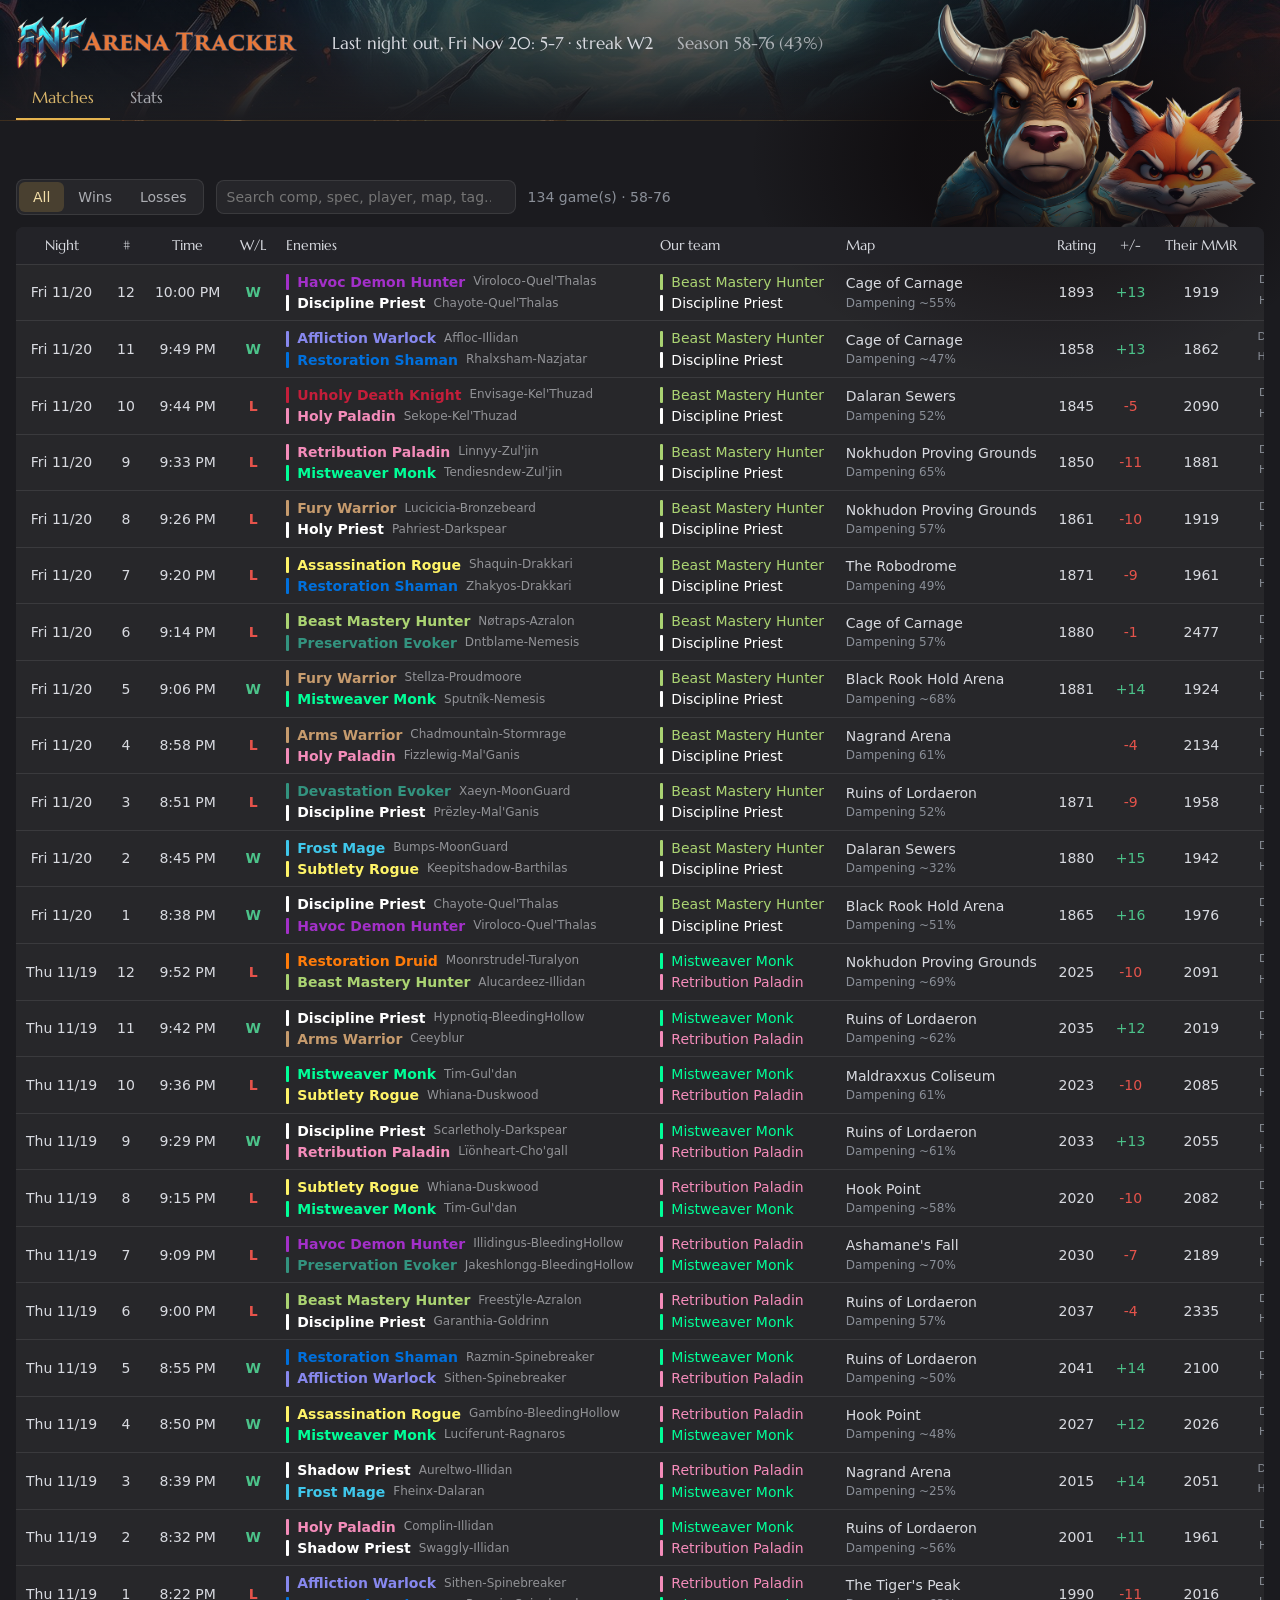
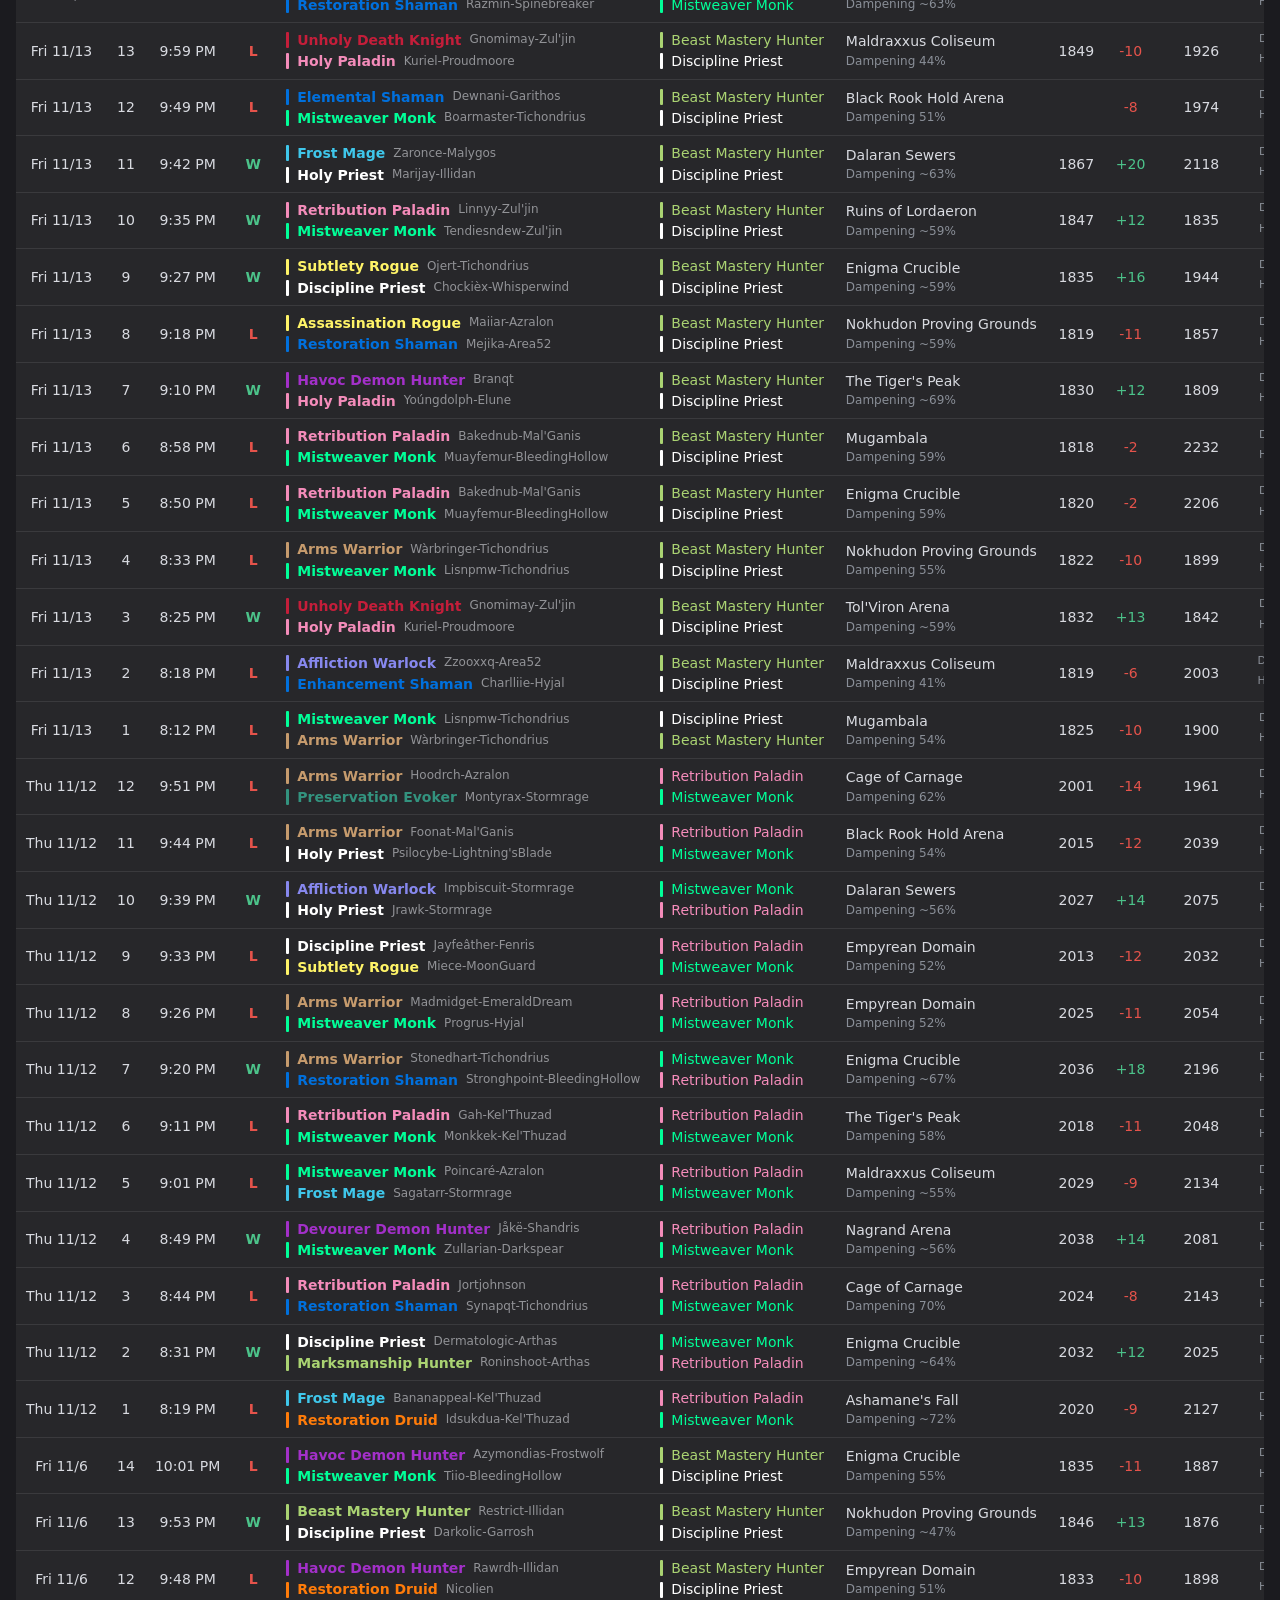
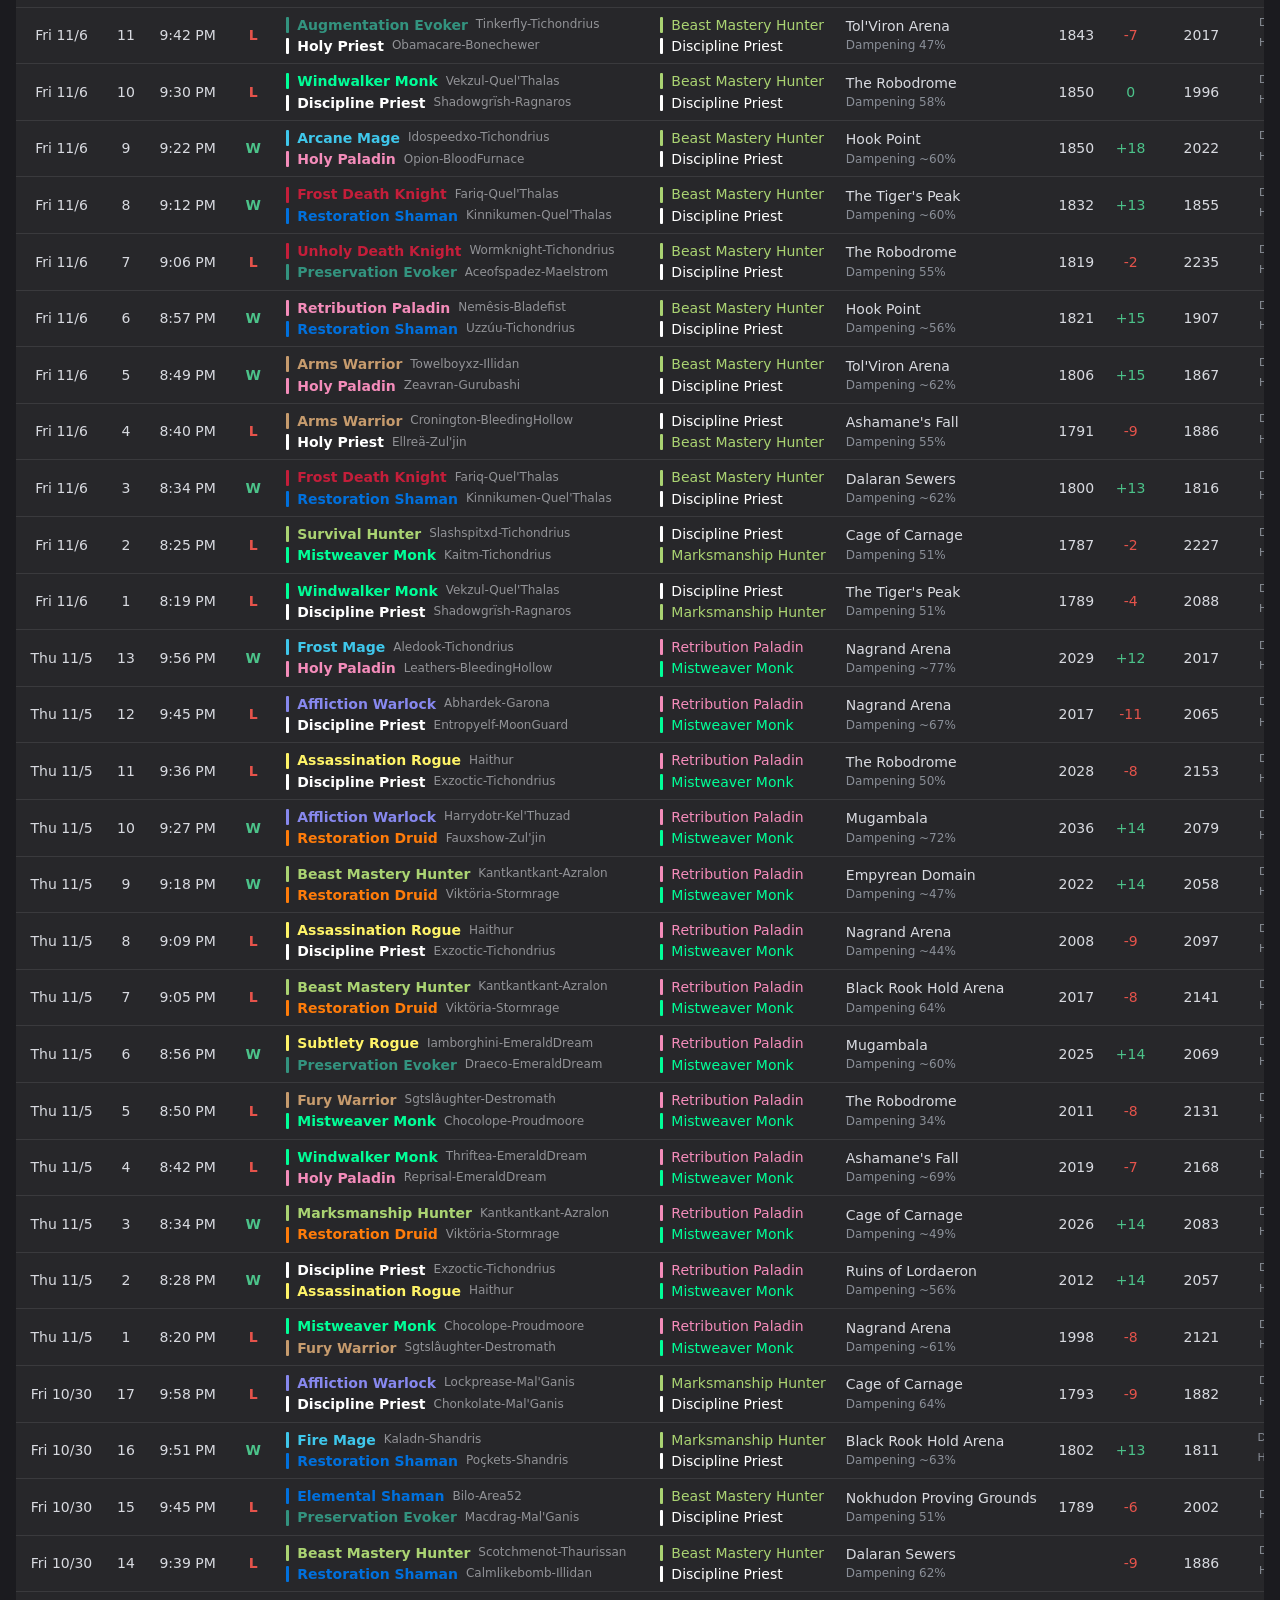
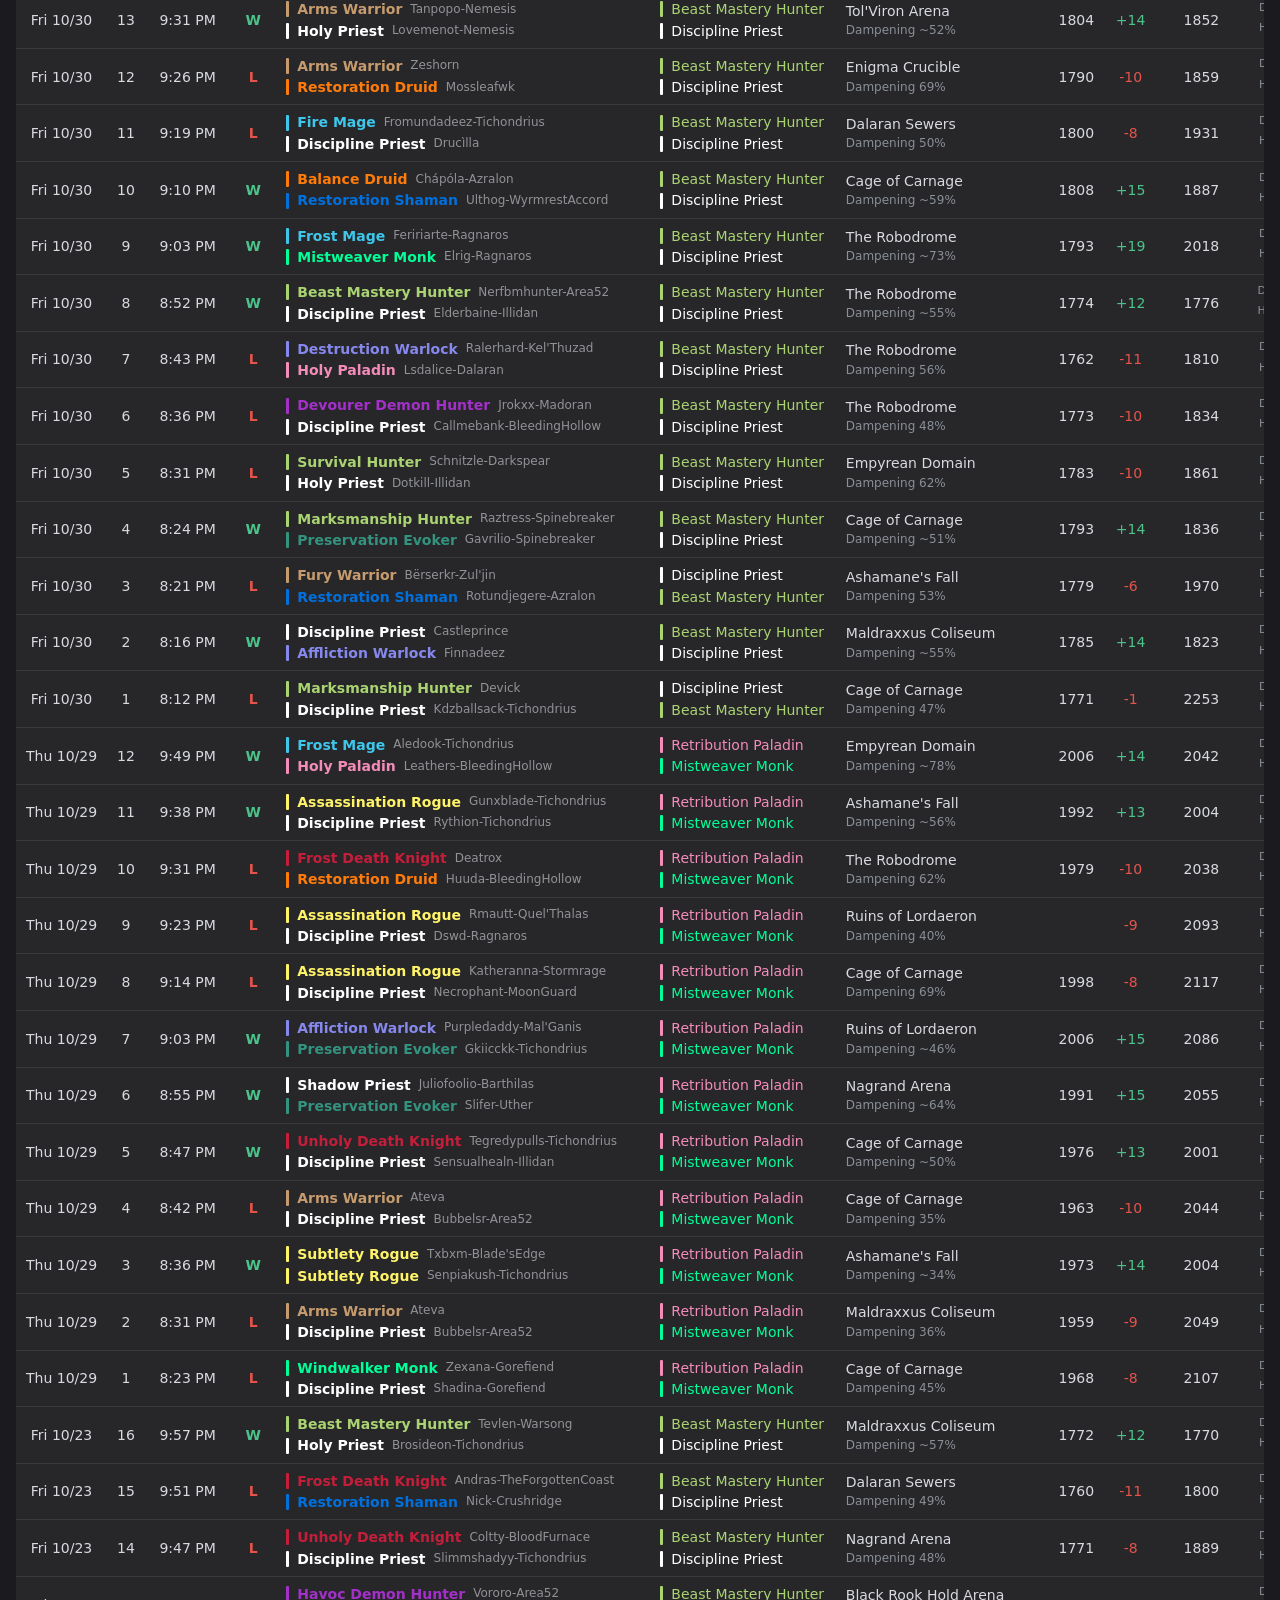
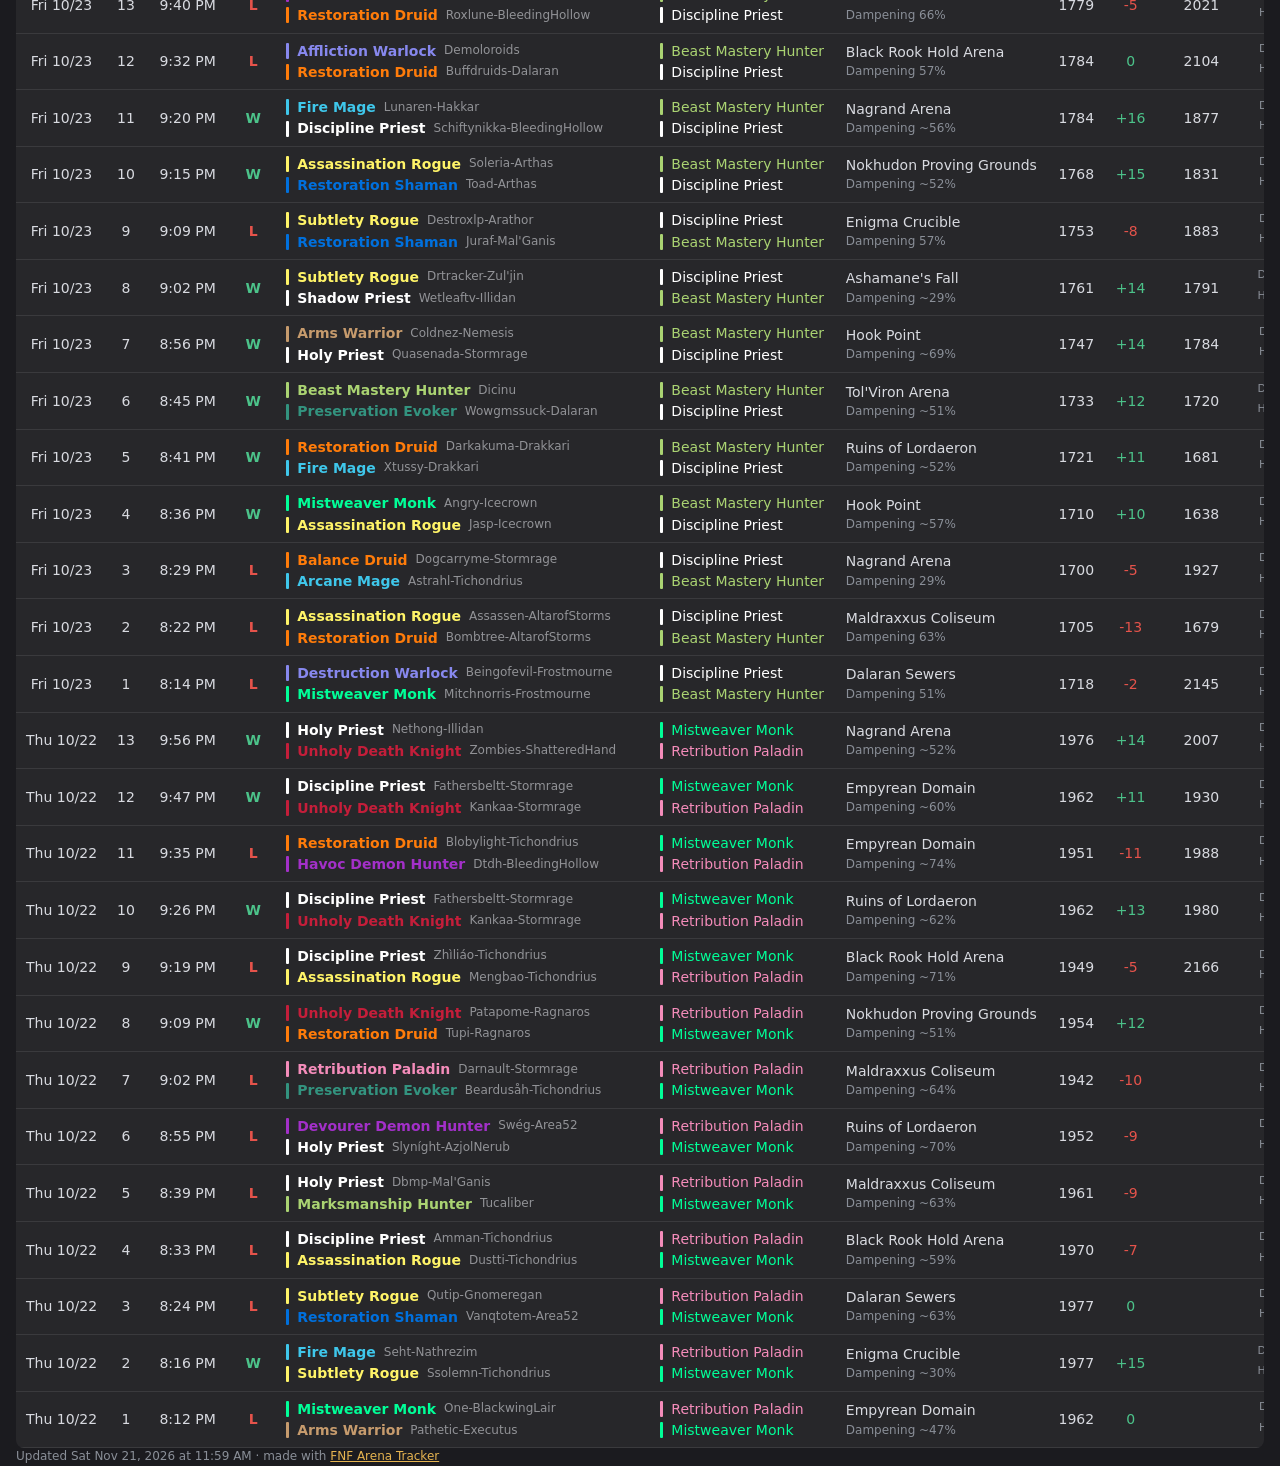
==== commit fabf0bf4: "Update site: 134 games (2026-11-21 11:59)" ====
--- a/index.html
+++ b/index.html
@@ -5,16 +5,16 @@
 <meta name="viewport" content="width=device-width, initial-scale=1">
 <title>Matches · FNF Arena Tracker</title>
 <meta name="description" content="2v2 arena games and stats from FNF Arena Tracker.">
-<meta name="fnf-version" content="4c50fd586a">
+<meta name="fnf-version" content="0a52a57643">
 <link rel="icon" href="favicon.ico">
-<link rel="stylesheet" href="site.css?v=836c73fcfd">
+<link rel="stylesheet" href="site.css?v=1461fd6ba0">
 </head>
 <body class="page-matches">
 <header class="banner">
   <div class="wrap banner-row">
     <a class="logo" href="index.html"><img src="assets/logo.png" alt="FNF Arena Tracker"></a>
     <div class="record">
-      <span class="session">Tonight: 5-7 &#183; streak W2</span>
+      <span class="session">Last night out, Fri Nov 20: 5-7 &#183; streak W2</span>
       <span class="overall">Season 58-76 (43%)</span>
     </div>
   </div>
@@ -316,9 +316,9 @@
 </tbody></table></div>
 </main>
 <footer class="wrap">
-  Updated Fri Nov 20, 2026 at 10:11 PM ·
+  Updated Sat Nov 21, 2026 at 11:59 AM ·
   made with <a href="https://github.com/Hooee71/FNFTracker">FNF Arena Tracker</a>
 </footer>
-<script src="site.js?v=b75080e6bc"></script>
+<script src="site.js?v=d46baed293"></script>
 </body>
 </html>
--- a/site.css
+++ b/site.css
@@ -59,6 +59,7 @@
   padding: 5px 14px; cursor: pointer; opacity: .75;
 }
 .filter button:hover { opacity: 1; }
+.filter button small { font-size: .85em; opacity: .65; }
 .filter button.on { background: rgba(230,180,80,.18); color: #F2DDA8; opacity: 1; }
 input[type=search] {
   font: inherit; color: var(--text); background: var(--surface); border: 1px solid var(--line);
